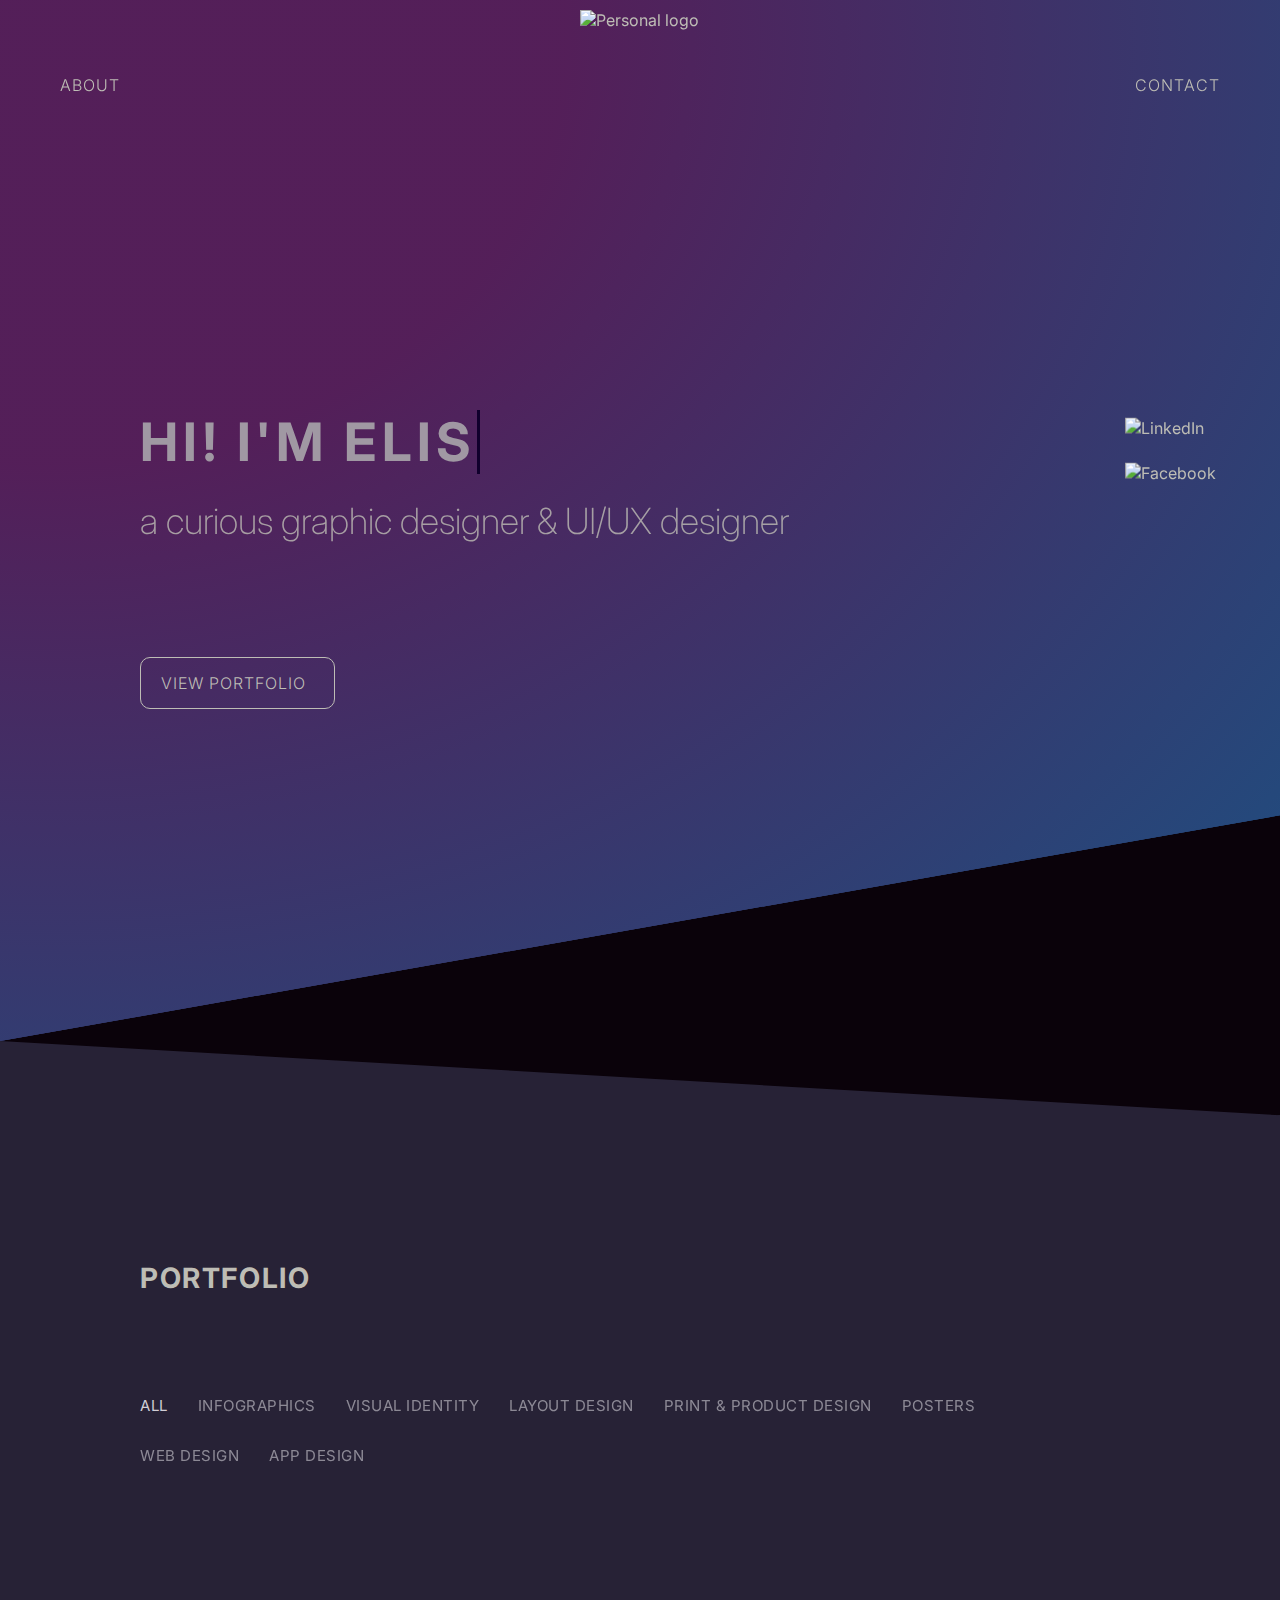
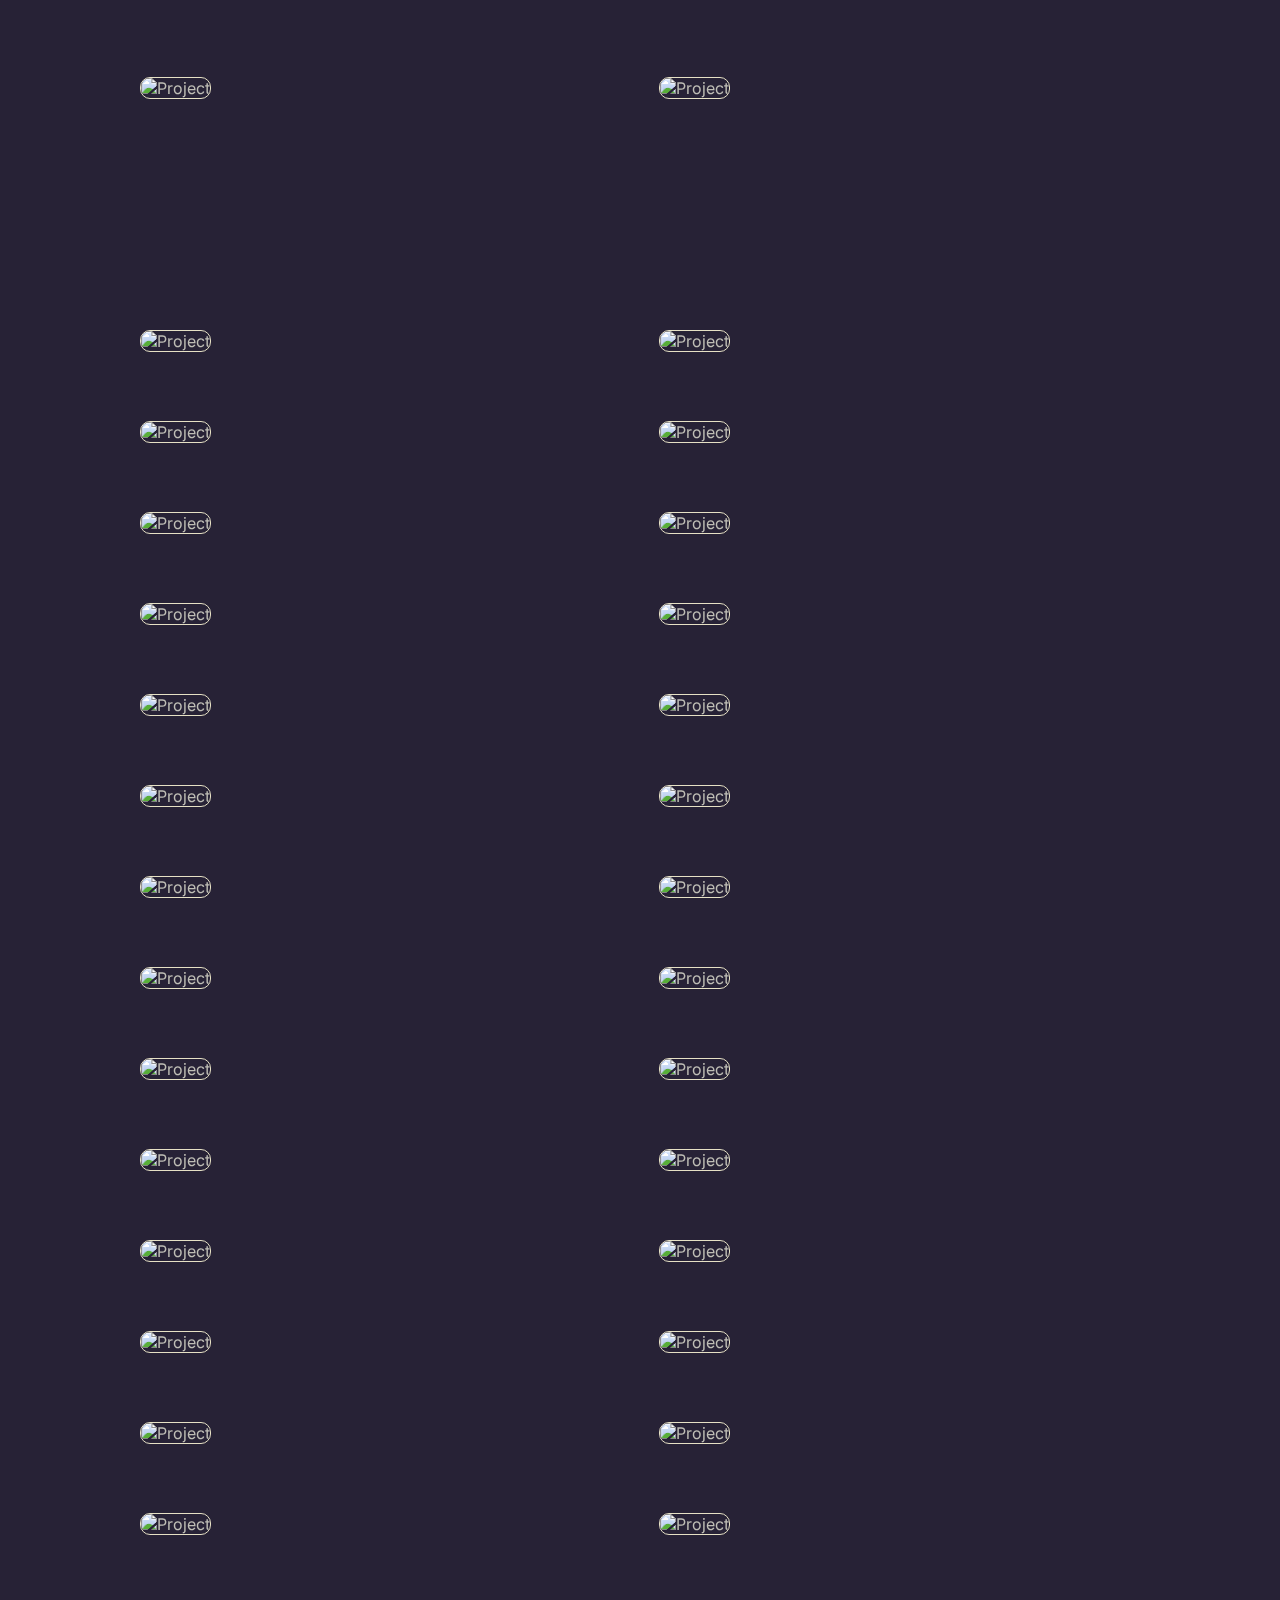
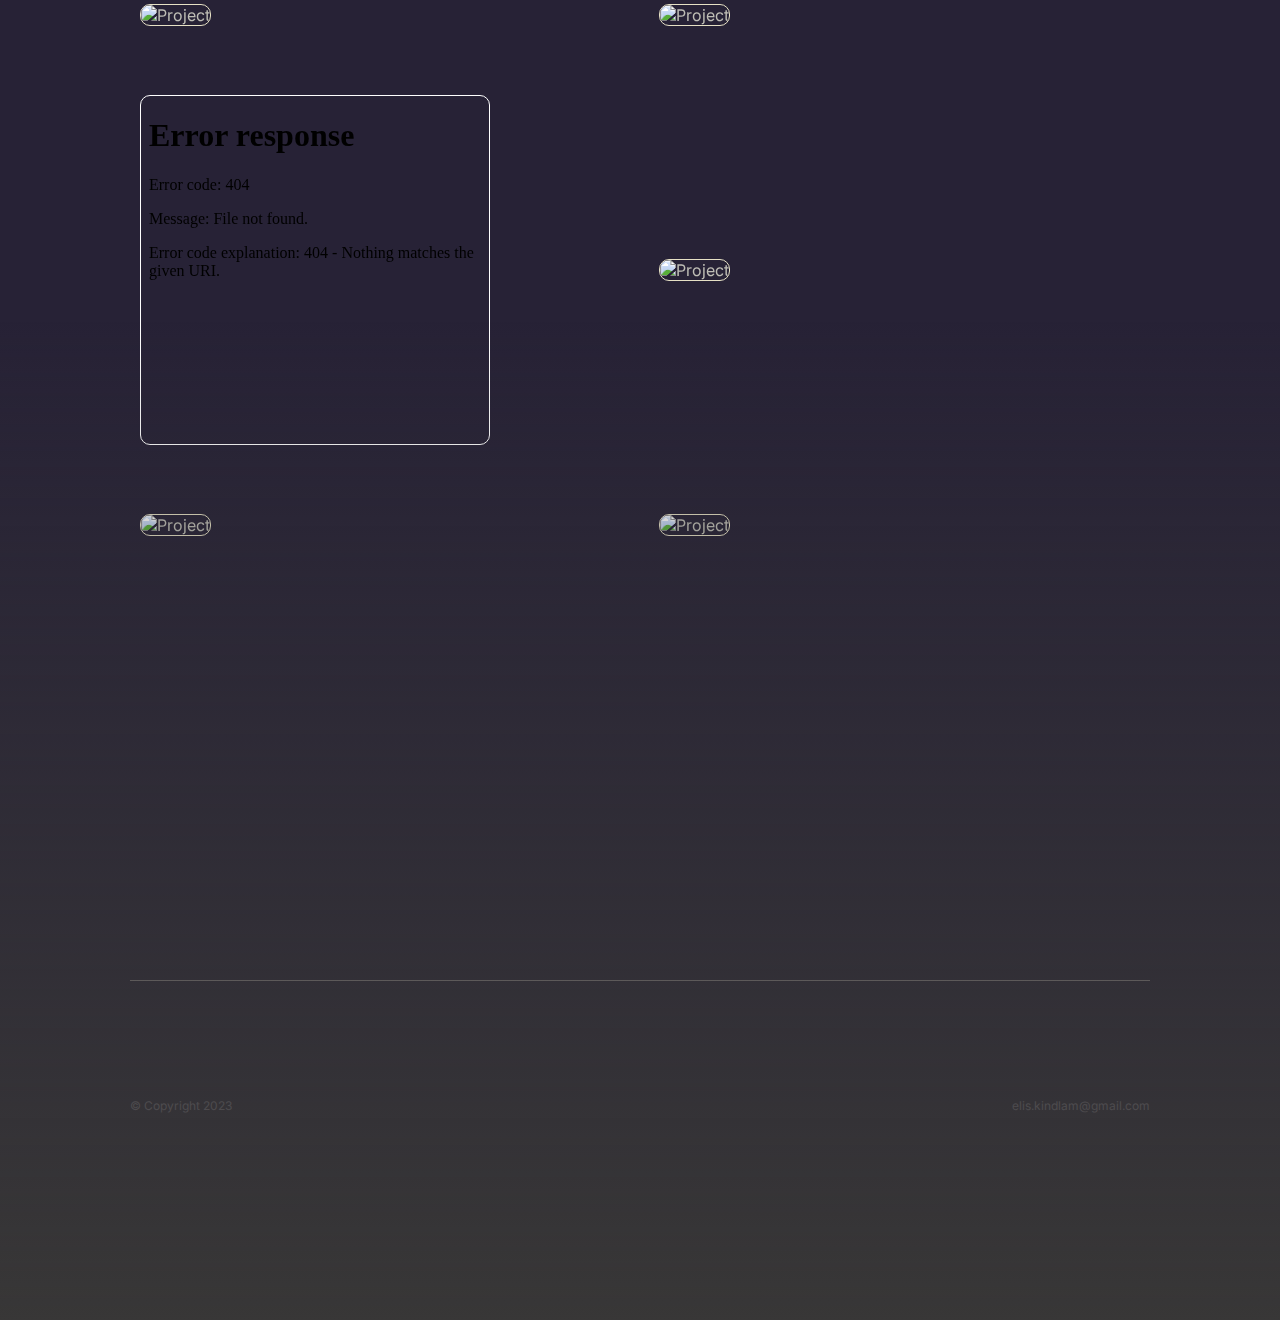
==== index.html @ f43de646 "sixth" ====
<!DOCTYPE html>
<html lang="en">

<head>
    <meta charset="UTF-8">
    <meta http-equiv="X-UA-Compatible" content="IE=edge">
    <meta name="viewport" content="width=device-width, initial-scale=1.0">

    <!-- Favicon -->
    <link rel="icon" href="img/favicon.png">

    <!-- Google Fonts -->
    <link rel="preconnect" href="https://fonts.googleapis.com">
    <link rel="preconnect" href="https://fonts.gstatic.com" crossorigin>
    <link href="https://fonts.googleapis.com/css2?family=Bebas+Neue&family=Inter:wght@100;200;300;400;500&display=swap"
        rel="stylesheet">


    <!-- Font Awesome Icons -->
    <link rel="stylesheet" href="https://cdnjs.cloudflare.com/ajax/libs/font-awesome/6.4.0/css/all.min.css"
        integrity="sha512-iecdLmaskl7CVkqkXNQ/ZH/XLlvWZOJyj7Yy7tcenmpD1ypASozpmT/E0iPtmFIB46ZmdtAc9eNBvH0H/ZpiBw=="
        crossorigin="anonymous" referrerpolicy="no-referrer" />

    <!-- CSS stylesheet -->
    <link rel="stylesheet" href="styles.css">

    <!-- Lightbox CSS -->
    <link rel="stylesheet" href="lightbox.css">

    <!-- JS link -->
    <script src="script.js" defer></script>

    <!-- Lightbox JS -->
    <script src="lightbox-plus-jquery.js" defer></script>


    <title>Elis' portfolio</title>
</head>


<body>


    <div class="color"></div>
    <div class="divider"></div>


    <!-- BACK TO TOP -->
    <a href="#" class="to-top"><i class="fa-solid fa-arrow-up-long"></i></a>

    <!-- NAV -->
    <nav>
        <a href="about.html" class="btn">About</a>
        <a href="index.html">
            <img class="personal-logo" alt="Personal logo" src="img/logo/Personal-logo1.png" width="120">
        </a>
        <a href="contact.html" class="btn">Contact</a>
    </nav>


    <img class="viewport-image" src="img/me/me.png" alt="" width="600px">

    <!-- HOME VIEWPORT -->
    <main class="main-container">

        <header>
            <section class="intro-text">
                <!--  <h1 class="first-heading">Hi, I'm Elis!</h1> -->
                <div class="wrap">
                    <div class="typewriter">
                        <h1>Hi! I'm Elis</h1>
                    </div>
                </div>


                <p class=" second-subheading">a curious graphic designer & UI/UX designer</p>
            </section>

            <button>
                <a href="#work" class="portfolio-btn">View portfolio <i
                        class="fa-solid fa-arrow-right-long fa-lg button-arrow"></i></a>
            </button>


        </header>



        <!-- PORTFOLIO MENU -->

        <section class="work" id="work">

            <h1 class="portfolio-heading">Portfolio</h1>

            <div class="top">
                <ul class="filters">
                    <li class="filter-item">
                        <button class="filter-btn filter-btn--active">All</button>
                    </li>
                    <li class="filter-item">
                        <button class="filter-btn">Infographics</button>
                    </li>
                    <li class="filter-item">
                        <button class="filter-btn">Visual Identity</button>
                    </li>
                    <li class="filter-item">
                        <button class="filter-btn">Layout Design</button>
                    </li>
                    <li class="filter-item">
                        <button class="filter-btn">Print & product design</button>
                    </li>
                    <li class="filter-item">
                        <button class="filter-btn">Posters</button>
                    </li>
                    <li class="filter-item">
                        <button class="filter-btn">Web design</button>
                    </li>
                    <li class="filter-item">
                        <button class="filter-btn">App design</button>
                    </li>
                </ul>
            </div>


            <!-- PORTFOLIO GRID -->

            <section class="container">
                <section class="gallery">

                    <div class="project">
                        <a href="img/Portfolio images/stat/Turism-FB.png" data-lightbox="portfolio"
                            data-title="Infographic for Statistics Estonia, 2021">
                            <img src="img/Portfolio images/stat/Turism-FB.png" alt="Project" width="350px"
                                height="350px">
                        </a>
                    </div>

                    <div class="project">
                        <a href="img/Portfolio images/stat/Reisimise-uudis-FB.png" data-lightbox="portfolio"
                            data-title="Infographic for Statistics Estonia, 2021">
                            <img src="img/Portfolio images/stat/Reisimise-uudis-FB.png" alt="Project" width="350px"
                                height="350px">
                        </a>
                    </div>

                    <div class="project">
                        <a href="img/Portfolio images/stat/Keskmine-Jüri-FB.png" data-lightbox="portfolio"
                            data-title="Infographic for Statistics Estonia, 2021">
                            <img src="img/Portfolio images/stat/Keskmine-Jüri-FB.png" alt="Project" width="350px"
                                height="350px">
                        </a>
                    </div>

                    <div class="project">
                        <a href="img/Portfolio images/stat/Energia-tootmine-FB.png" data-lightbox="portfolio"
                            data-title="Infographic for Statistics Estonia, 2021">
                            <img src="img/Portfolio images/stat/Energia-tootmine-FB.png" alt="Project" width="350px"
                                height="350px">
                        </a>
                    </div>

                    <div class="project">
                        <a href="img/Portfolio images/stat/Kultuurielus-osalemine-FB-1.png" data-lightbox="portfolio"
                            data-title="Infographic for Statistics Estonia, 2021">
                            <img src="img/Portfolio images/stat/Kultuurielus-osalemine-FB-1.png" alt="Project"
                                width="350px" height="350px">
                        </a>
                    </div>

                    <div class="project">
                        <a href="img/Portfolio images/stat/Nimerulett-Joonas-FB.png" data-lightbox="portfolio"
                            data-title="Infographic for Statistics Estonia, 2021">
                            <img src="img/Portfolio images/stat/Nimerulett-Joonas-FB.png" alt="Project" width="350px"
                                height="350px">
                        </a>
                    </div>

                    <div class="project">
                        <a href="img/Portfolio images/stat/EVTI30-pollumajandus-FB-nooltega.jpg"
                            data-lightbox="portfolio" data-title="Infographic for Statistics Estonia, 2021">
                            <img src="img/Portfolio images/stat/EVTI30-pollumajandus-FB-nooltega.jpg" alt="Project"
                                width="350px" height="350px">
                        </a>
                    </div>

                    <div class="project">
                        <a href="img/Portfolio images/stat/Nimerulett-Sandra-FB.png" data-lightbox="portfolio"
                            data-title="Infographic for Statistics Estonia, 2021">
                            <img src="img/Portfolio images/stat/Nimerulett-Sandra-FB.png" alt="Project" width="350px"
                                height="350px">
                        </a>
                    </div>

                    <div class="project">
                        <a href="img/Portfolio images/stat/Twitter.jpg" data-lightbox="portfolio"
                            data-title="Infographic for Statistics Estonia, 2021">
                            <img src="img/Portfolio images/stat/Twitter.jpg" alt="Project" width="350px" height="350px">
                        </a>
                    </div>

                    <div class="project">
                        <a href="img/Portfolio images/Visual Identity/g2vet-logo.png" data-lightbox="portfolio"
                            data-title="Logo for G2VET project, Stiftung & Bildung Handwerk, 2023">
                            <img src="img/Portfolio images/Visual Identity/g2vet-logo.png" alt="Project" width="350px"
                                height="350px"></a>
                    </div>

                    <div class="project">
                        <a href="img/Portfolio images/Visual Identity/INTRA-logo.png" data-lightbox="portfolio"
                            data-title="Logo for INTRA project, Stiftung & Bildung Handwerk, 2022">
                            <img src="img/Portfolio images/Visual Identity/INTRA-logo.png" alt="Project" width="350px"
                                height="350px">
                        </a>
                    </div>

                    <div class="project">
                        <a href="img/Portfolio images/Visual Identity/nehatu-burger-logo.png" data-lightbox="portfolio"
                            data-title="Logo for Nehatu Burger, school exam, Tallinn Polytechnic school, 2021">
                            <img src="img/Portfolio images/Visual Identity/nehatu-burger-logo.png" alt="Project"
                                width="350px" height="350px">
                        </a>
                    </div>

                    <div class="project">
                        <a href="img/Portfolio images/Layout Design/Paderborn information separate pages.png"
                            data-lightbox="portfolio"
                            data-title="Layout design for SIS & SBH school visit, Stiftung & Bildung Handwerk, 2022">
                            <img src="img/Portfolio images/Layout Design/Paderborn information separate pages.png"
                                alt="Project" width="350px" height="350px">
                        </a>
                    </div>

                    <div class="project">
                        <a href="img/Portfolio images/print assets/nametag.png" data-lightbox="portfolio"
                            data-title="Nametag design for Bridge Days, Stiftung & Bildung Handwerk, 2023">
                            <img src="img/Portfolio images/print assets/nametag.png" alt="Project" width="350px"
                                height="350px">
                        </a>
                    </div>

                    <div class="project">
                        <a href="img/Portfolio images/print assets/Untitled.jpg" data-lightbox="portfolio"
                            data-title="EV100 postcard design, Tallinn Polytechnic school, 2020">
                            <img src="img/Portfolio images/print assets/Untitled.jpg" alt="Project" width="350px"
                                height="350px">
                        </a>
                    </div>

                    <div class="project">
                        <a href="img/Portfolio images/print assets/Untitled1.jpg" data-lightbox="portfolio"
                            data-title="EV100 postcard design, Tallinn Polytechnic school, 2020">
                            <img src="img/Portfolio images/print assets/Untitled1.jpg" alt="Project" width="350px"
                                height="350px">
                        </a>
                    </div>

                    <div class="project">
                        <a href="img/Portfolio images/print assets/Untitled2.jpg" data-lightbox="portfolio"
                            data-title="EV100 postcard design, Tallinn Polytechnic school, 2020">
                            <img src="img/Portfolio images/print assets/Untitled2.jpg" alt="Project" width="350px"
                                height="350px">
                        </a>
                    </div>

                    <div class="project">
                        <a href="img/Portfolio images/print assets/Untitled3.jpg" data-lightbox="portfolio"
                            data-title="EV100 postcard design, Tallinn Polytechnic school, 2020">
                            <img src="img/Portfolio images/print assets/Untitled3.jpg" alt="Project" width="350px"
                                height="350px">
                        </a>
                    </div>

                    <div class="project">
                        <a href="img/Portfolio images/print assets/Untitled4.jpg" data-lightbox="portfolio"
                            data-title="EV100 postcard design, Tallinn Polytechnic school, 2020">
                            <img src="img/Portfolio images/print assets/Untitled4.jpg" alt="Project" width="350px"
                                height="350px">
                        </a>
                    </div>

                    <div class="project">
                        <a href="img/Portfolio images/print assets/Untitled5.jpg" data-lightbox="portfolio"
                            data-title="EV100 postcard design, Tallinn Polytechnic school, 2020">
                            <img src="img/Portfolio images/print assets/Untitled5.jpg" alt="Project" width="350px"
                                height="350px">
                        </a>
                    </div>

                    <div class="project">
                        <a href="img/Portfolio images/Posters/Poster popart.jpg" data-lightbox="portfolio"
                            data-title="Popart poster, Tallinn Polytechnic school, 2020">
                            <img src="img/Portfolio images/Posters/Poster popart.jpg" alt="Project" width="350px"
                                height="350px">
                        </a>
                    </div>

                    <div class="project">
                        <a href="img/Portfolio images/Posters/Poster popart2.jpg" data-lightbox="portfolio"
                            data-title="Popart poster, Tallinn Polytechnic school, 2020">
                            <img src="img/Portfolio images/Posters/Poster popart2.jpg" alt="Project" width="350px"
                                height="350px">
                        </a>
                    </div>

                    <div class="project">
                        <a href="img/Portfolio images/Posters/Low_poly.png" data-lightbox="portfolio"
                            data-title="Low poly poster, Kuressaare Regional Training Centre, 2022">
                            <img src="img/Portfolio images/Posters/Low_poly.png" alt="Project" width="350px"
                                height="350px">
                        </a>
                    </div>

                    <div class="project">
                        <a href="img/Portfolio images/Visual Identity/Moondaze-logo.png" data-lightbox="portfolio"
                            data-title="Logo about Monday, Kuressaare Regional Training Centre, 2022">
                            <img src="img/Portfolio images/Visual Identity/Moondaze-logo.png" alt="Project"
                                width="350px" height="350px">
                        </a>
                    </div>

                    <div class="project">
                        <a href="img/Portfolio images/Visual Identity/flux-logo.png" data-lightbox="portfolio"
                            data-title="Logo for Flux app, Udemy project, 2022">
                            <img src="img/Portfolio images/Visual Identity/flux-logo.png" alt="Project" width="350px"
                                height="350px">
                        </a>
                    </div>

                    <div class="project">
                        <a href="img/Portfolio images/Posters/valmis töö veebi.jpg" data-lightbox="portfolio"
                            data-title="Poster for a burger company, Udemy project, 2022">
                            <img src="img/Portfolio images/Posters/valmis töö veebi.jpg" alt="Project" width="350px"
                                height="350px">
                        </a>
                    </div>

                    <div class="project">
                        <a href="img/Portfolio images/print assets/loosiratas-3.jpeg" data-lightbox="portfolio"
                            data-title="Lottery wheel design for Statistics Estonia, 2021">
                            <img src="img/Portfolio images/print assets/loosiratas-3.jpeg" alt="Project" width="350px"
                                height="350px">
                        </a>
                    </div>

                    <div class="project">
                        <a href="img/Portfolio images/Posters/typo poster.jpg" data-lightbox="portfolio"
                            data-title="Typography poster, personal project, 2021">
                            <img src="img/Portfolio images/Posters/typo poster.jpg" alt="Project" width="350px"
                                height="350px">
                        </a>
                    </div>

                    <div class="project">
                        <a href="img/Portfolio images/ui:ux/web mockup.png" data-lightbox="portfolio"
                            data-title="G2VET website design, Stiftung & Bildung Handwerk, 2023">
                            <img src="img/Portfolio images/ui:ux/web mockup.png" alt="Project" width="350px"
                                height="350px">
                        </a>
                    </div>

                    <div class="project">
                        <a href="img/Portfolio images/print assets/joonlaud.jpg" data-lightbox="portfolio"
                            data-title="Ruler design for school, Tallinn Polytechnic school, 2020">
                            <img src="img/Portfolio images/print assets/joonlaud.jpg" alt="Project" width="350px"
                                height="350px">
                        </a>
                    </div>

                    <div class="project">
                        <a href="img/Portfolio images/stat/Vabad-ametikohad-Facebook.png" data-lightbox="portfolio"
                            data-title="Ruler design for school, Tallinn Polytechnic school, 2020">
                            <img src="img/Portfolio images/stat/Vabad-ametikohad-Facebook.png" alt="Project"
                                width="350px" height="350px">
                        </a>
                    </div>

                    <div class="project">
                        <a href="img/Portfolio images/Posters/switzerland.png" data-lightbox="portfolio"
                            data-title="Wall poster design for Stiftung & Bildung Handwerk foundation corridor, 2023">
                            <img src="img/Portfolio images/Posters/switzerland.png" alt="Project" width="350px"
                                height="350px">
                        </a>
                    </div>

                    <div class="project">
                        <iframe id="g2vet-pdf" src="img/Portfolio images/Visual Identity/G2VET brand guidelines.pdf"
                            frameborder="0" width="350px" height="350px"></iframe>
                    </div>

                    <!--
                    <div class="project">
                        <iframe style="border: 1px solid white; border-radius: 10px;" width="350" height="350"
                            src="https://www.figma.com/embed?embed_host=share&url=https%3A%2F%2Fwww.figma.com%2Fproto%2Fvn8XmMlmkXJHiH5BMpXQxA%2FDrop'N'Trip%3Fnode-id%3D189-103%26scaling%3Dscale-down%26page-id%3D0%253A1%26starting-point-node-id%3D189%253A103%26show-proto-sidebar%3D1"
                            allowfullscreen width="350px" height="350px"></iframe>
                    </div>
                    -->

                    <div class="project">
                        <a href="img/Portfolio images/Visual Identity/Nehatu_Stiilileht.png" data-lightbox="portfolio"
                            data-title="Nehatu burger style guide, school exam project, 2021">
                            <img src="img/Portfolio images/Visual Identity/Nehatu_Stiilileht.png" alt="Project"
                                width="350px" height="350px">
                        </a>
                    </div>

                    <div class="project">
                        <a href="img/Portfolio images/isometric-grid.jpg" data-lightbox="portfolio"
                            data-title="Isometric grid, personal project, 2021">
                            <img src="img/Portfolio images/isometric-grid.jpg" alt="Project" width="350px"
                                height="350px">
                        </a>
                    </div>

                    <div class="project">
                        <a href="img/Portfolio images/Visual Identity/Style-guide-moondaze.png"
                            data-lightbox="portfolio" data-title="Isometric grid, personal project, 2021">
                            <img src="img/Portfolio images/Visual Identity/Style-guide-moondaze.png" alt="Project"
                                width="350px" height="350px">
                        </a>
                    </div>


                </section>
            </section>
        </section>


        <!-- LINKS -->
        <ul class="links">
            <li class="link-item">
                <a href="https://www.linkedin.com/in/elis-kindlam-05995a250/" class="link" target="_blank">
                    <img class="link-img" src="img/icons/icons8-linkedin-white.svg" alt="LinkedIn">
                </a>
            </li>

            <li class="link-item">
                <a href="https://www.facebook.com/elis.kindlam/" class="link" target="_blank">
                    <img class="link-img" src="img/icons/icons8-facebook-white.svg" alt="Facebook">
                </a>
            </li>
        </ul>


        <!--FOOTER -->

        <footer class="footer">
            <small class="copyright">&copy; Copyright 2023</small>
            <a href="mailto:elis.kindlam@gmail.com" class="email">elis.kindlam@gmail.com</a>
        </footer>

    </main>

    <div class="fade"></div>

</body>

</html>
---- styles.css ----
/* RESET */

* {
    margin: 0;
    padding: 0;
    box-sizing: border-box;
}

a {
    text-decoration: none;
    color: inherit;
}

ul {
    list-style: none;
}

button {
    border: none;
    background: none;
    color: inherit;
    font: inherit;
}

/* KEYFRAMES */

@keyframes fade-down {
    0% {
        opacity: 0;
        transform: translateY(-30px) scale(0.9);
    }

    100% {
        opacity: 1;
        transform: translateY(0) scale(1);
    }
}

@keyframes fade-up {
    0% {
        opacity: 0;
        transform: translateY(30px) scale(0.9);
    }

    100% {
        opacity: 1;
        transform: translateY(0) scale(1);
    }
}

@keyframes fade-left {
    0% {
        opacity: 0;
        transform: translateX(30px) translateY(-50%) scale(0.9);
    }

    100% {
        opacity: 1;
        transform: translateY(0) translateY(-50%) scale(1);
    }
}

@keyframes fade-in {
    0% {
        opacity: 0;
        transform: translate(0, 0);
    }

    100% {
        opacity: 1;
        transform: translate(0,0);
    }
}

@keyframes circle {
    0% {
      transform: translate(0, 0);
      opacity: 0;
    }
    40% {
      opacity: 1;
    }
    80% {
      transform: translate(0, 20px);
      opacity: 0;
    }
    100% {
      opacity: 0;
    }
  }


/* BASE STYLES */

/* VARIABLES */

html {
    --default-opacity: 0.2;
    --hover-opacity: 0.1;
    overflow-x: hidden;
    scroll-behavior: smooth;
}

body {
    background-color: #070118de;
    font-family: 'Inter', sans-serif;
    color: #bebdb5;
    position: relative;
    overflow-x: hidden;
    scrollbar-width: none;
}

body::-webkit-scrollbar {
    display: none;
}


.color {
    height: 1041px;
    width: 100%;
    background-image: radial-gradient(
      farthest-corner at 40px 40px,
      rgba(170, 25, 156, 0.342)30%,
      rgba(33, 104, 179, 0.559)90%
    );
    position: absolute;
    z-index: -10;
}

.container-page{
  width: 100%;
  padding: 300px 250px 0px 250px;
}


.section-heading {
  color: #bebdb5;
  font-size: 36px;
  text-transform: uppercase;
  text-align: left;
  margin-bottom: 50px;
  animation: fade-in 2s;
}

/* MAIN */

.main-container {
  max-width: 1200px;
  margin: 0 auto;
  text-align: left;
}


/* NAVBAR */

nav {
display: flex;
justify-content: space-between;
padding: 60px 60px;
position: fixed;
width: 100%;
transition: all 0.5s;
}

.personal-logo{
  position: absolute;
  left: 0;
  right: 0;
  top: 10px;
  margin: auto;
  animation: fade-down 1s 0.5s backwards;
}

.logo-hidden {
  opacity: 0;
  transition: all 0.3s;
}

nav .btn.scrolled {
  display: block;
}

/* INTRO */

.intro-text {
  margin-top: 410px;
  margin-bottom: 130px;
  animation: fade-up 1s;
  color: #bebdb5;
  }
  
  .first-heading {
  text-transform: uppercase;
  padding-bottom: 10px;
  font-size: 53px;
  font-weight: 300;
  letter-spacing: 0.5px;
  }
  
  .second-subheading {
  font-size: 36px;
  opacity: 0.8;
  font-weight: 200;
  margin-top: 25px;
  color: #bebdb5;
  }
  
  .text--second {
      padding: 6px;
      display: block;
      letter-spacing: 1px;
  }

  .viewport-image {
    position: absolute;
    top: 240px;
    left: 1000px;
    filter: grayscale(100%);
    transform: rotate(-6deg);
    opacity: 0.5;
    z-index: -100;
  
   }

   .divider {
    width: 100%;
    height: 300px;
    background-color: #0a020a;
    clip-path: polygon(0 0, 100% 0, 100% 100%, 100% 100%); 
    position: absolute;
    top: 1041px;
    left: 0;
    transform: translateY(-50%);
    transform: skewY(-10deg);
    translate: translateX(-10%);
    transform-origin: left;
  }
  

.portfolio-btn {
  font-size: 16px;
  font-weight: 300;
  text-transform: uppercase;
  color: #bebdb5;
  padding: 15px 20px;
  letter-spacing: 1px;
  border: 1px solid #bebdb5;
  transition: all 0.6s;
  border-radius: 10px;
  animation: fade-in 2s;
}

.button-arrow {
padding-left: 8px;
}

.portfolio-btn:hover {
  font-weight: 500;
  padding-right: 30px;
  background-color: #bebdb5;
  color: #352f3f;
}


/* ABOUT ME */


.about-text {
width: 65%;
text-align: justify;
padding-top: 30px;
padding-bottom: 100px;
line-height: 1.8;
font-size: 16px;
animation: fade-up 1s;
color:  #bebdb5;
}

.about-image{

  position: absolute;
  transform: translate(310%, -110%);
  display: block;
  z-index: 10;
}

.about-image img{
  width: 100%;
  height: 500px;
  object-fit: cover;
  box-shadow: 10px 15px 25px 0 rgba(0,0,0,.2);
  display: block;
  transition: all .5s cubic-bezier(0.645, 0.045, 0.355, 1);
}

.about-image:hover img{
  box-shadow: 1px 1px 10px 0 rgba(0,0,0,.1);
}

.about-image .glow-wrap{
  overflow: hidden;
  position: absolute;
  width: 100%;
  height: 100%;
  top: 0;
}

.about-image .glow{
  display: block;
  position:absolute;
  width: 40%;
  height: 200%;
  background: rgba(167, 146, 172, 0.2);
  top: 0;
  filter: blur(20px);
  transform: rotate(45deg) translate(-450%, 0);
  transition: all 1s cubic-bezier(0.645, 0.045, 0.355, 1);
}

.about-image:hover .glow{
  transform: rotate(45deg) translate(450%, 0);
  transition: all 1s cubic-bezier(0.645, 0.045, 0.355, 1);
}

.about-image:hover img,
.photo:hover .glow-wrap{
  margin-top: 0;
}

.smaller-heading {
  text-transform: uppercase;
  font-size: 24px;
  text-align: left;
  padding: 50px 0;
  position: relative;
  color: #bebdb5;
}

.my-skills{
  position: relative;
  left: 0px;
  margin-top: 80px;
  margin-bottom: 200px;
  display: flex;
  justify-content: center;
  gap: 100px;
}

.skills-icon {
  width: 50px;
}


/* TIMELINE */

.about-timeline {
  margin-bottom: 250px;
}

.timeline {
  display: grid;
  grid-template-columns: repeat(2, 1fr);
  grid-gap: 40px;
  padding-bottom: 60px;
  padding-top: 60px;
}
.timeline .timeline-item {
  position: relative;
  padding-left: 3rem;
  border-left: 1px solid beige;
}
.timeline .timeline-item .tl-icon {
  position: absolute;
  left: -27px;
  top: 0;
  background-color: rgb(2, 0, 25);
  width: 50px;
  height: 50px;
  border-radius: 50%;
  display: flex;
  align-items: center;
  justify-content: center;
}
.timeline .timeline-item .tl-icon i {
  font-size: 1.3rem;
}
.timeline .timeline-item .tl-duration {
  padding: 0.2rem 0.6rem;
  background-color: rgb(6, 2, 10);
  border-radius: 10px;
  display: inline-block;
  font-size: 0.8rem;
  text-transform: uppercase;
  font-weight: 500;
}
.timeline .timeline-item h5 {
  padding: 1rem 0;
  text-transform: uppercase;
  font-size: 1.3rem;
  font-weight: 600;
}
.timeline .timeline-item h5 span {
  color: rgb(134, 132, 138);
  font-weight: 500;
  font-size: 1.2rem;
}
.timeline .timeline-item p {
  color: rgb(142, 139, 146);
}

.timeline p {
 line-height: 23px;
}

/* BUTTONS */

.btn {
font-size: 16px;
font-weight: 300;
text-transform: uppercase;
color:  #bebdb5;
padding: 15px 20px;
letter-spacing: 1px;
transition: all 0.4s;
animation: fade-down 1s 0.5s backwards;
}

.btn:hover {
    transform: scale(1.1);
}


/* PORTFOLIO SECTION */

.work {
  margin-top: 500px;
  animation: fade-up 0.6s 0.2s backwards;
}
  
.portfolio-heading{
  text-transform: uppercase;
  font-size: 28px;
  padding-top: 68px;
  letter-spacing: 0.1rem;
  color: #bebdb5;
}

/* PORTFOLIO FILTERS */

.top {
margin: 100px 0 0;
transition: all 0.4s;
}

.filters {
display: flex;
justify-content: left;
transition: all 0.4s;
gap: 30px;
}

.filter-btn {
opacity: 0.6;
font-size: 15px;
text-transform: uppercase;
letter-spacing: 0.5px;
cursor: pointer;
transition: all 0.5s;
color: #d1cfd6;
}

.filter-btn:hover {
  opacity: 1;
}

.filter-btn--active {
  opacity: 1;
}


/* LINKS */

.links {
position: fixed;
right: 5%;
top: 50%;
transform: translateY(-50%);
animation: fade-left 0.5s 0.8s backwards;
}

.link-item {
transition: all 0.4s;
}

.link-item:not(:last-child) {
    margin-bottom: 25px;
}

.link-item:hover {
    transform: scale(1.2);
}

.link-img {
width: 20px;
height: 20px;
}


/* BACK TO TOP */


.arrow {
    position: absolute;
    right: 11%;
    bottom: 120px;
    font-size: 40px;
    color: #E6E1C5;

    }

    
/* FOOTER */

.footer {
    min-height: 250px;
    justify-content: space-between;
    align-items: center;
    margin: 0 auto;
    color: #9a94a1;
    border-top: 1px solid rgb(165, 156, 156);
    display: flex;
  }

.copyright {
    font-size: 12px;    
}

.email {
    font-size: 12px;
}

/* MEDIA QUERIES */

/* 1620px */

@media (max-width: 1620px) {
  nav {
    padding: 60px 40px;
  }
}

/* 1470px */

@media (max-width: 1470px) {
  .intro-text, header button, .work {
    padding: 0 90px 0 90px;
}

.viewport-image {
  top: 240px;
  left: 900px;
  transform: rotate(-7.5deg);
}

.container {
  max-width: 980px;
}

.filters {
  white-space: nowrap;
  flex-wrap: wrap;
}

.top {
  max-width: 870px;
}

.footer {
  margin: 90px;
}
}


/* 1400px */

@media (max-width: 1400px) {

  .divider {
    top: 1041px;
  }
  }

/* 1300px */

@media (max-width: 1300px) {
  .intro-text, header button, .work {
    padding: 0 100px 0 100px;
}

.top {
  max-width: 900px;
}

.footer {
  margin: 90px;
}
}

/* 1200px */

@media (max-width: 1200px) {
.links {
  position: absolute;
  transform: initial;
  right: initial; 
  top: 75px;
  left: 220px;
  display: flex;
  animation-name: fade-down;
}

.link-item:not(:last-child) {
  margin-right: 15px;
}

.viewport-image {
  display: none;
}

.footer {
  margin: 90px;
}
}

@media (max-width: 1170px) {
.top {
  max-width: 800px;
}

.footer {
  margin: 90px;
}
}


@media (max-width: 1064px) {
  .top {
    max-width: 800px;
  }

  .footer {
    margin: 90px;
  }

  .to-top.active {
    transform: translateX(20px);
  }
  }

  @media (max-width: 944px) {

  .filters {
    flex-direction: column;
  }
}

/* 768px */

@media (min-width: 768px) {
  form {
    grid-template-columns: repeat(2, 1fr);
  }
}

/* 700px */

@media (max-width: 700px) {
    .links {
      top: 180px;
      left: 50%;
      transform: translateX(-50%);
  }

  .footer {
    margin: 70px;
  }
}



@media (max-width: 670px) {
  .work, .intro-text {
    padding: 0 60px 0 90px;
}
.portfolio-btn {
  margin-left: 0;
  white-space: nowrap;
}

.footer {
  margin: 70px;
}


}

@media (max-width: 575px) {
  .to-top.active {
    position: absolute;
    left: 50%;
    right: 50%;
    transform: translate(-20px, -500px);
    
  }
}


/* 520px */

@media (max-width: 520px) {
  

    .copyright {
        font-size: 11px;
    }

    .email {
        font-size: 11px;
    }

    .footer {
      margin: 70px;
    }

   
}








/* FORM */

.container p {
  color: #ffffff;
  font-size: 16px;
  line-height: 1.5;
  margin-bottom: 32px;
}

form {
  display: grid;
  grid-template-columns: 1fr;
  grid-gap: 16px;
  background-color: #cbcacc;
  padding: 32px;
  border-radius: 16px;
  box-shadow: 0px 6px 12px rgba(0, 0, 0, 0.2);
}

label {
  display: block;
  margin-bottom: 5px;
  color: #101010;
  font-size: 14px;
}

.form-element {
  appearance: none;
  outline: none;
  border: none;

  display: block;
  width: 100%;

  border-radius: 8px;
  padding: 12px 16px;
  background-color: #f1f1f1;
  transition: 0.4s;
}

.form-element:focus {
  box-shadow: 0px 0px 6px rgba(0, 0, 0, 0.2);
  background-color: #FFF;
}

textarea {
  resize: none;
  min-height: 100px;
}

.form-group-full {
grid-column: 1 / -1;
}

.submit-group {
  grid-column: 1 / -1;
  text-align: right;
}

input[type="submit"] {
  appearance: none;
  border: none;
  outline: none;
  background: none;

  padding: 12px 16px;
  background-color: #0d0d2f;
  border-radius: 8px;
  color: #FFF;
  cursor: pointer;
  transition: 0.4s;
}

input[type="submit"]:hover {
  background-color: #423c4b;
}


/* BACK ARROW */

.back-arrow{
  font-size: 30px;
  color: #E6E1C5;
  position: absolute;
  left: 100px;
  top: 295px;
  border: 2px solid wheat;
  border-radius: 50%;
  display: flex;
  align-items: center;
  justify-content: center;
  right: 50px;
  width: 50px;
  height: 50px;
  animation: fade-in 3s;
}

.back-arrow:hover{
  transition: all 0.4s;
  background-color: #E6E1C5;
  color: #25222a;
  }

.back-arrow-hidden {
  opacity: 0;
  transition: all 0.3s;
}


/* LIGHTBOX PORTFOLIO */

.container {
  width: 100%;
  padding: 50px 0px;
}

.gallery {
    display: grid;
    grid-template-columns: repeat(auto-fill, minmax(350px, 1fr));
    grid-template-rows: minmax(350px, auto);
    position: relative;
    column-gap: 6%;
    row-gap: 65px;
    margin-bottom: 300px;
    align-items: center;
    justify-content: center;
  }


.gallery img, iframe{
  height: 350px;
  width: 350px;
  overflow: hidden;
  position: relative;
  object-fit: contain;
  border: 1.5px solid #E6E1C5;
  border-radius: 10px;
  animation: fade-up 0.8s 0.2s backwards;
}
 

.gallery img:hover{
  opacity: 0.5;
  transform: scale(1.04);
  transition: all 0.7s;
}

/* TO-TOP */

.to-top{
  border: 2px solid wheat;
  position: fixed;
  bottom: 20px;
  right: 50px;
  width: 50px;
  height: 50px;
  border-radius: 50%;
  display: flex;
  align-items: center;
  justify-content: center;
  font-size: 24px;
  color: #c3bfc9;
  text-decoration: none;
  opacity: 0;
  pointer-events: none;
  transition: all 0.4s;
  z-index: 100;
}

.to-top:hover {
  background-color: #E6E1C5;
  color: #25222a;
}

.to-top.active {
  bottom: 32px;
  pointer-events: auto;
  opacity: 1;
}

.about-viewport {
  height: 1000px;
  width: 100%;
  background:rgb(23, 19, 27);
  position: absolute;
  top: -150px;
  z-index: -1;
  transform: skewY(-8deg);
}


.contact-text {
padding-bottom: 40px;
text-align: justify;
line-height: 1.8;
font-size: 16px;
color: #bebdb5;
}

.about-container{
  margin-bottom: 250px;
  animation: fade-up 1s;
}


/* PDF */ 

#g2vet-pdf {
  width: 350px;
  height: 350px;
  border: 1px solid white;
  border-radius: 10px;
}



/* FADE */

.fade {
  height: 1000px;
  width: 100%;
  position: absolute;
  bottom: 0;
  background-image: linear-gradient(to top, #383737, transparent);
  pointer-events: none;
  transition: all 0.6s;
}

/* TYPEWRITER EFFECT */


.wrap {
  display: flex;
  align-items: center;
  justify-content: left;
}

.typewriter h1 {
  text-transform: uppercase;
  color: #a098a3;
  font-size: 53px;
  overflow: hidden;
  border-right: 3px solid #10002c;
  white-space: nowrap;
  /* Keeps the content on a single line */
  letter-spacing: .1em;
  /* Adjust as needed */
  animation: typing 5s steps(25, end) infinite, blink-caret .8s step-end infinite;
}


/* The typing effect */

@keyframes typing {
  0% {
    width: 0
  }
  50% {
    width: 100%
  }
}


/* The typewriter cursor effect */

@keyframes blink-caret {
  from,
  to {
    border-color: transparent
  }
  50% {
    border-color: #939099
  }
}
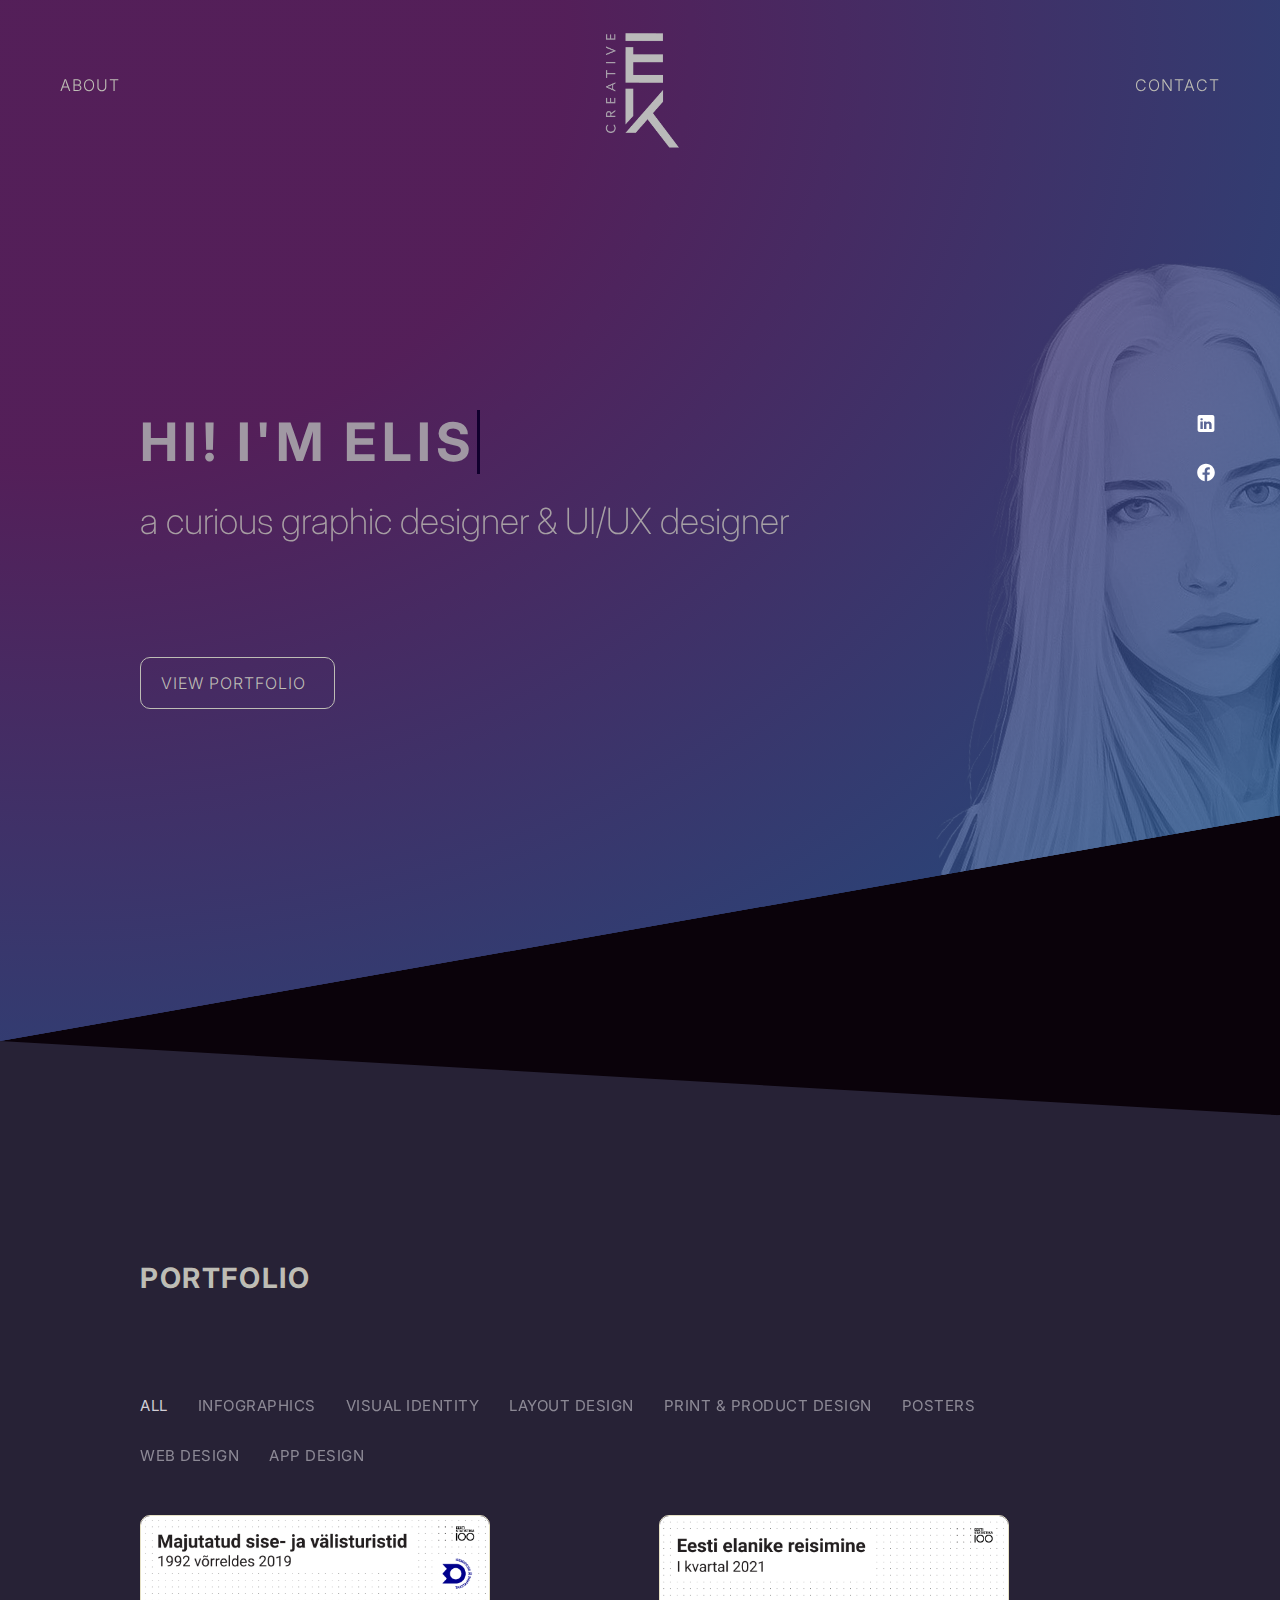
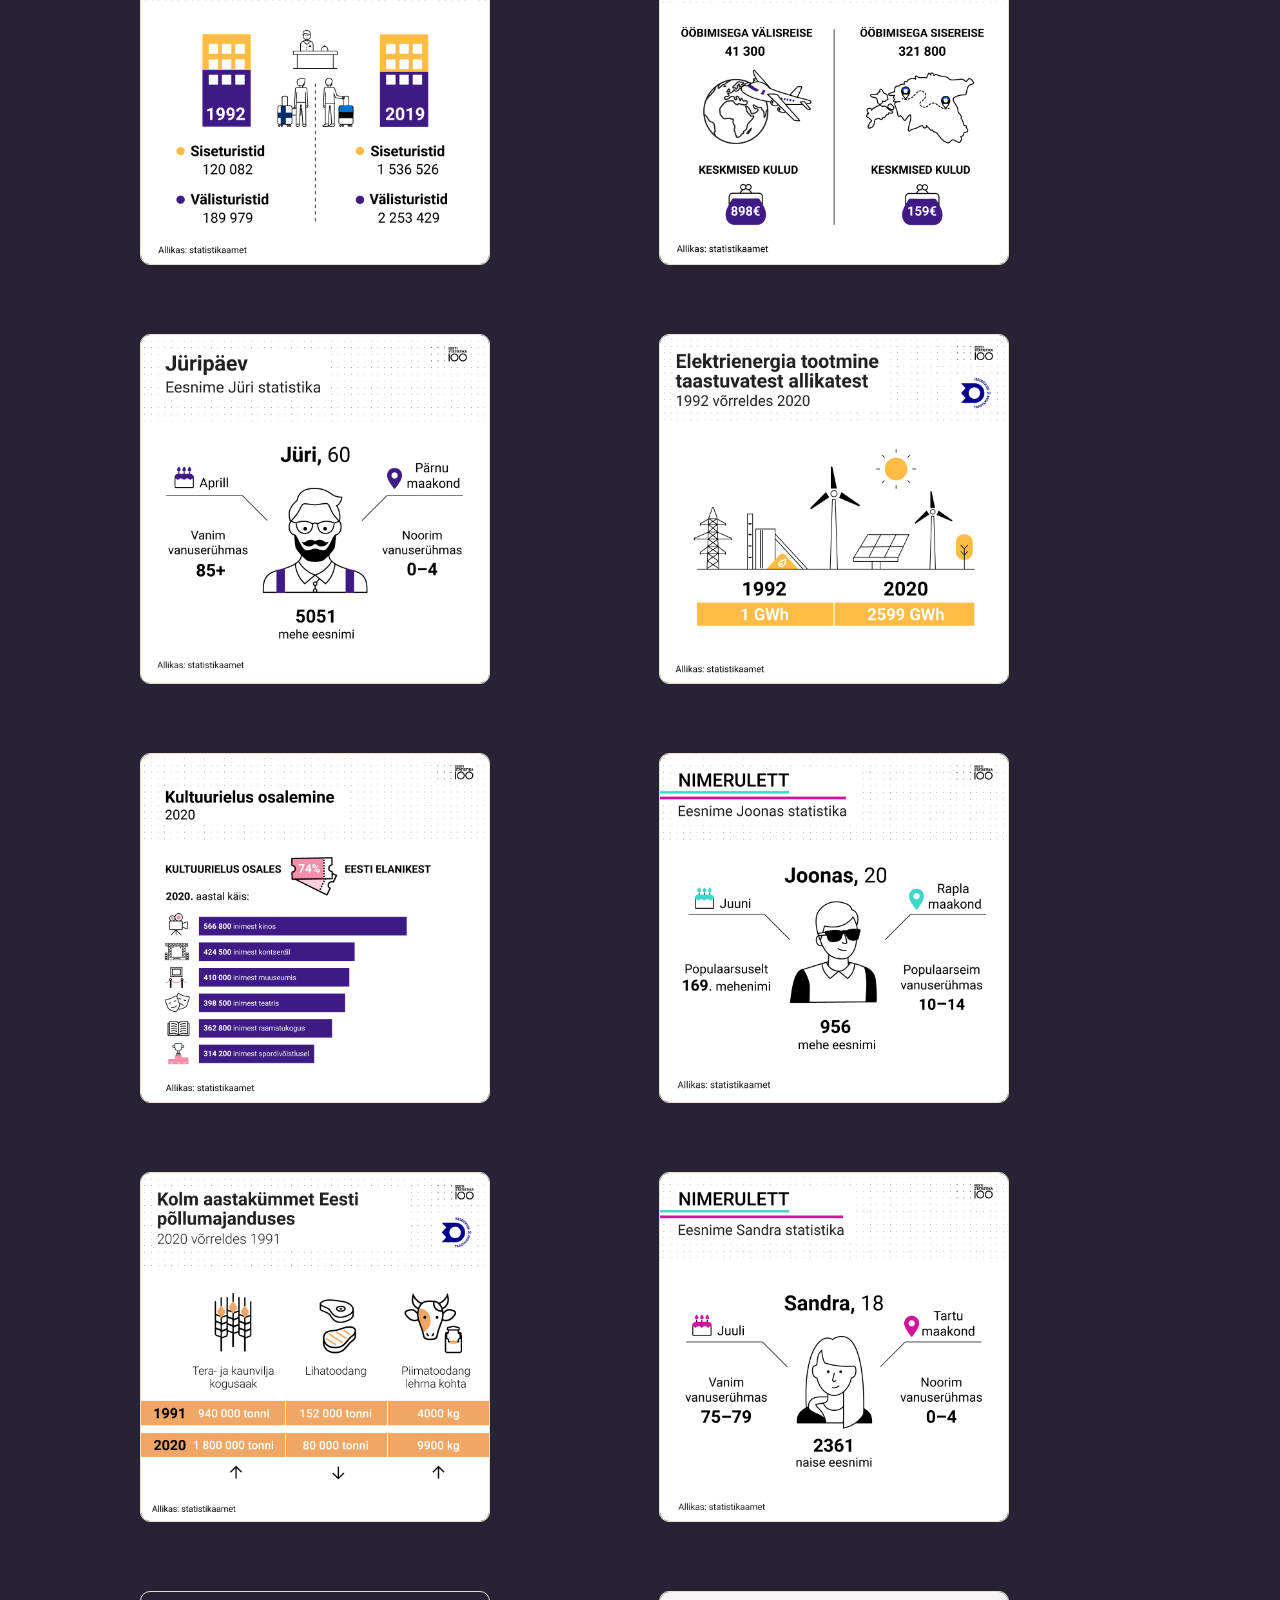
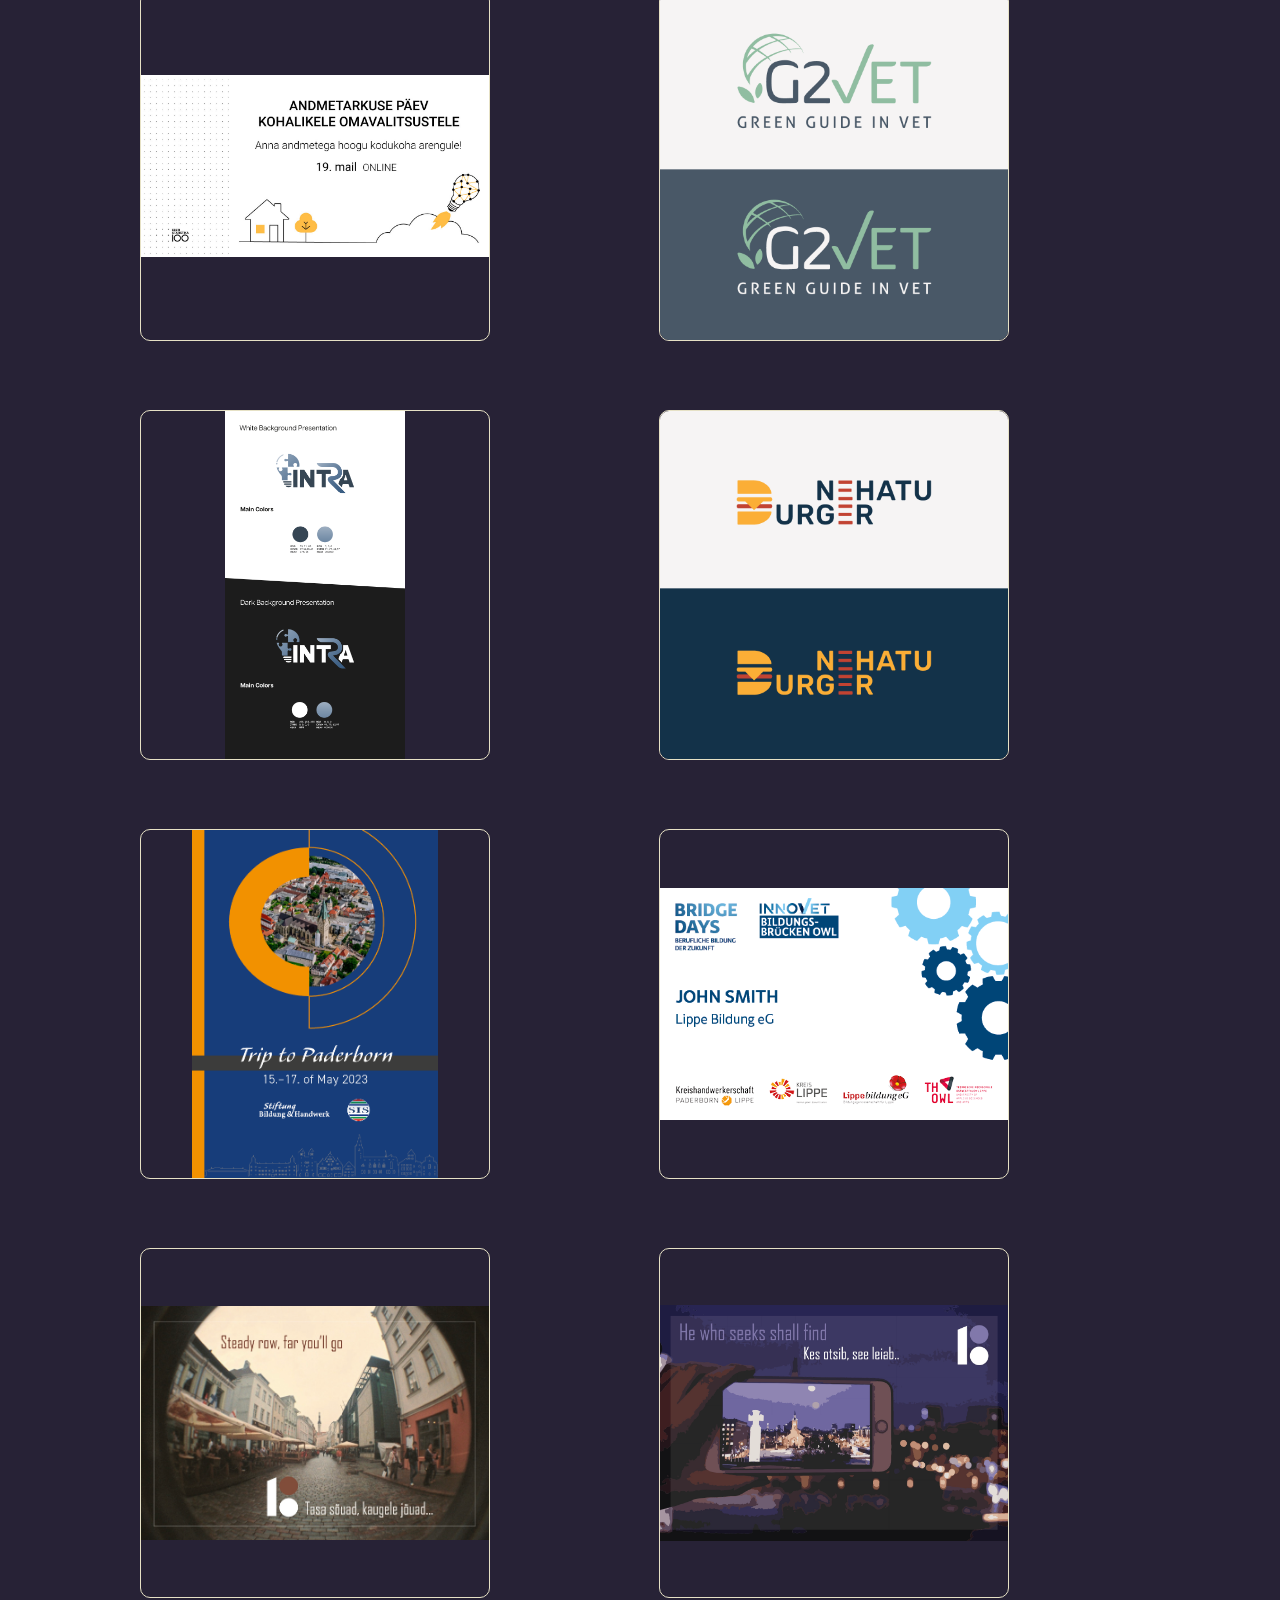
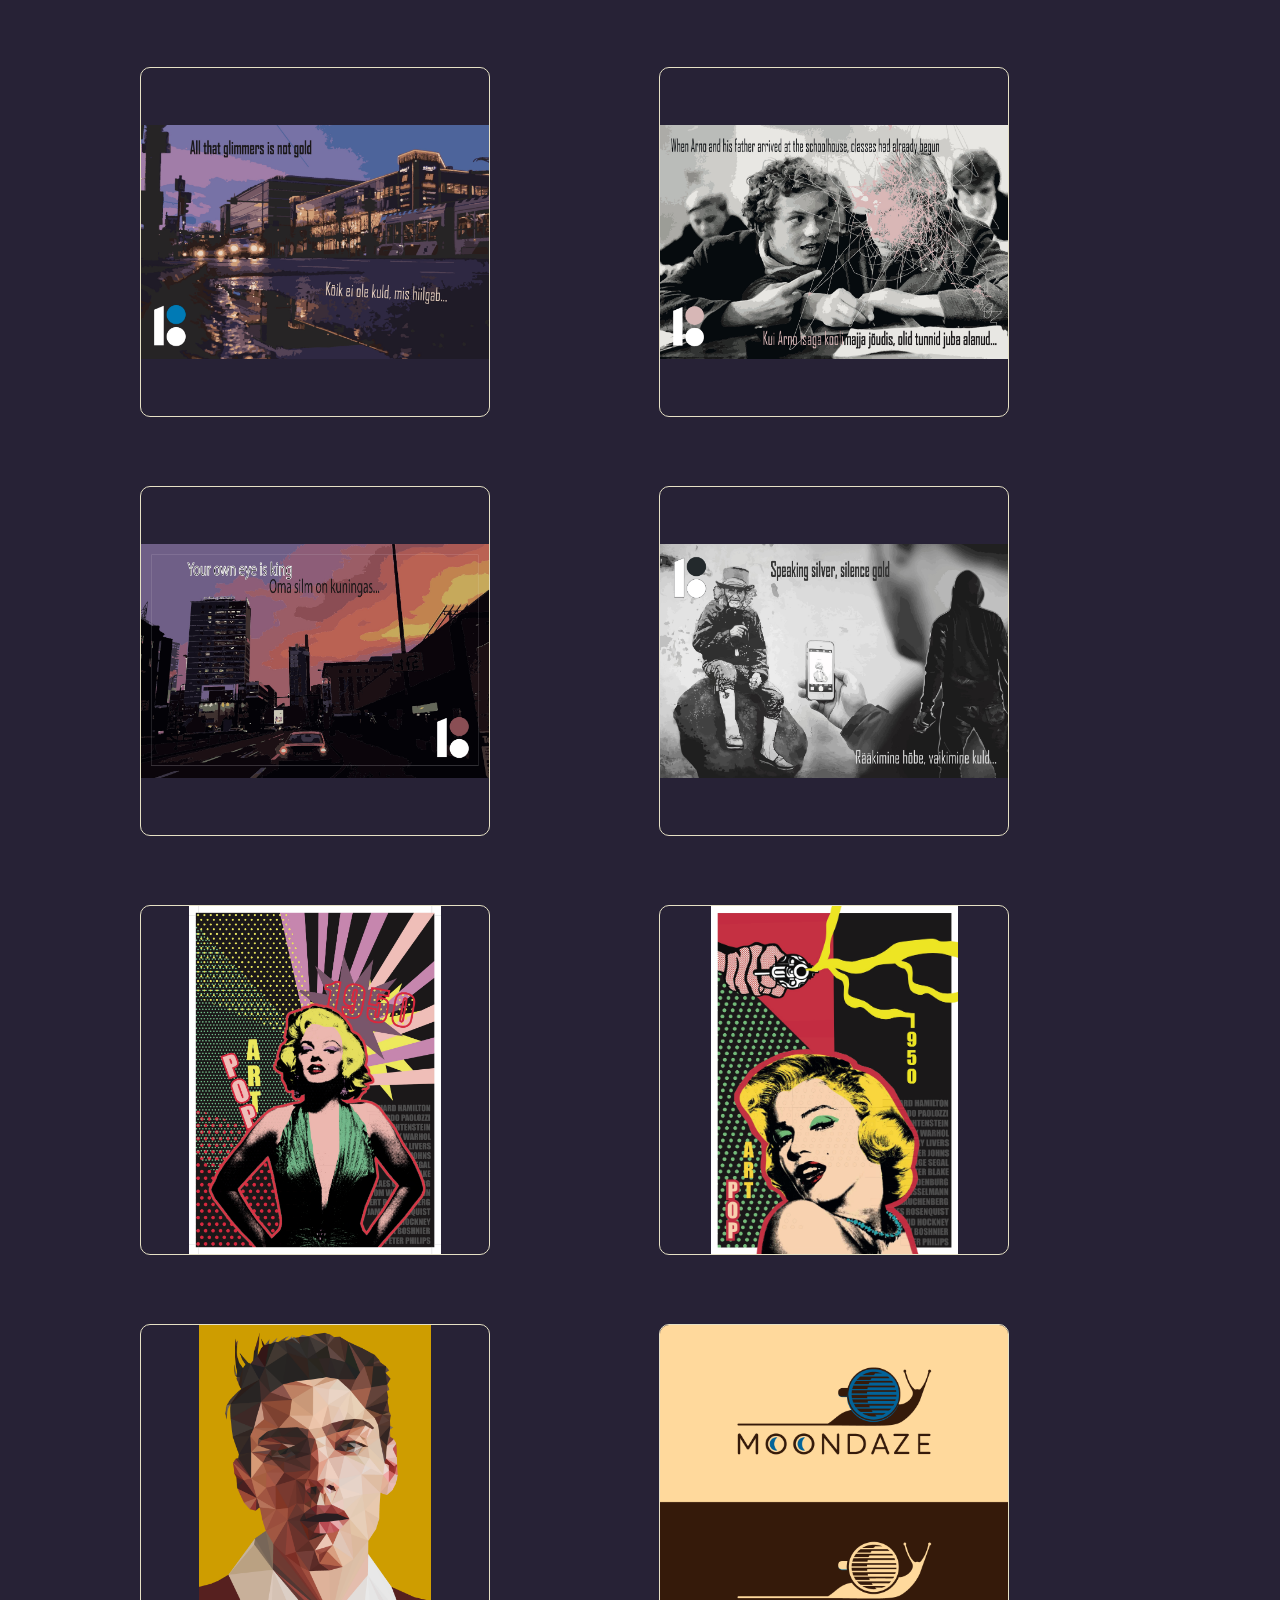
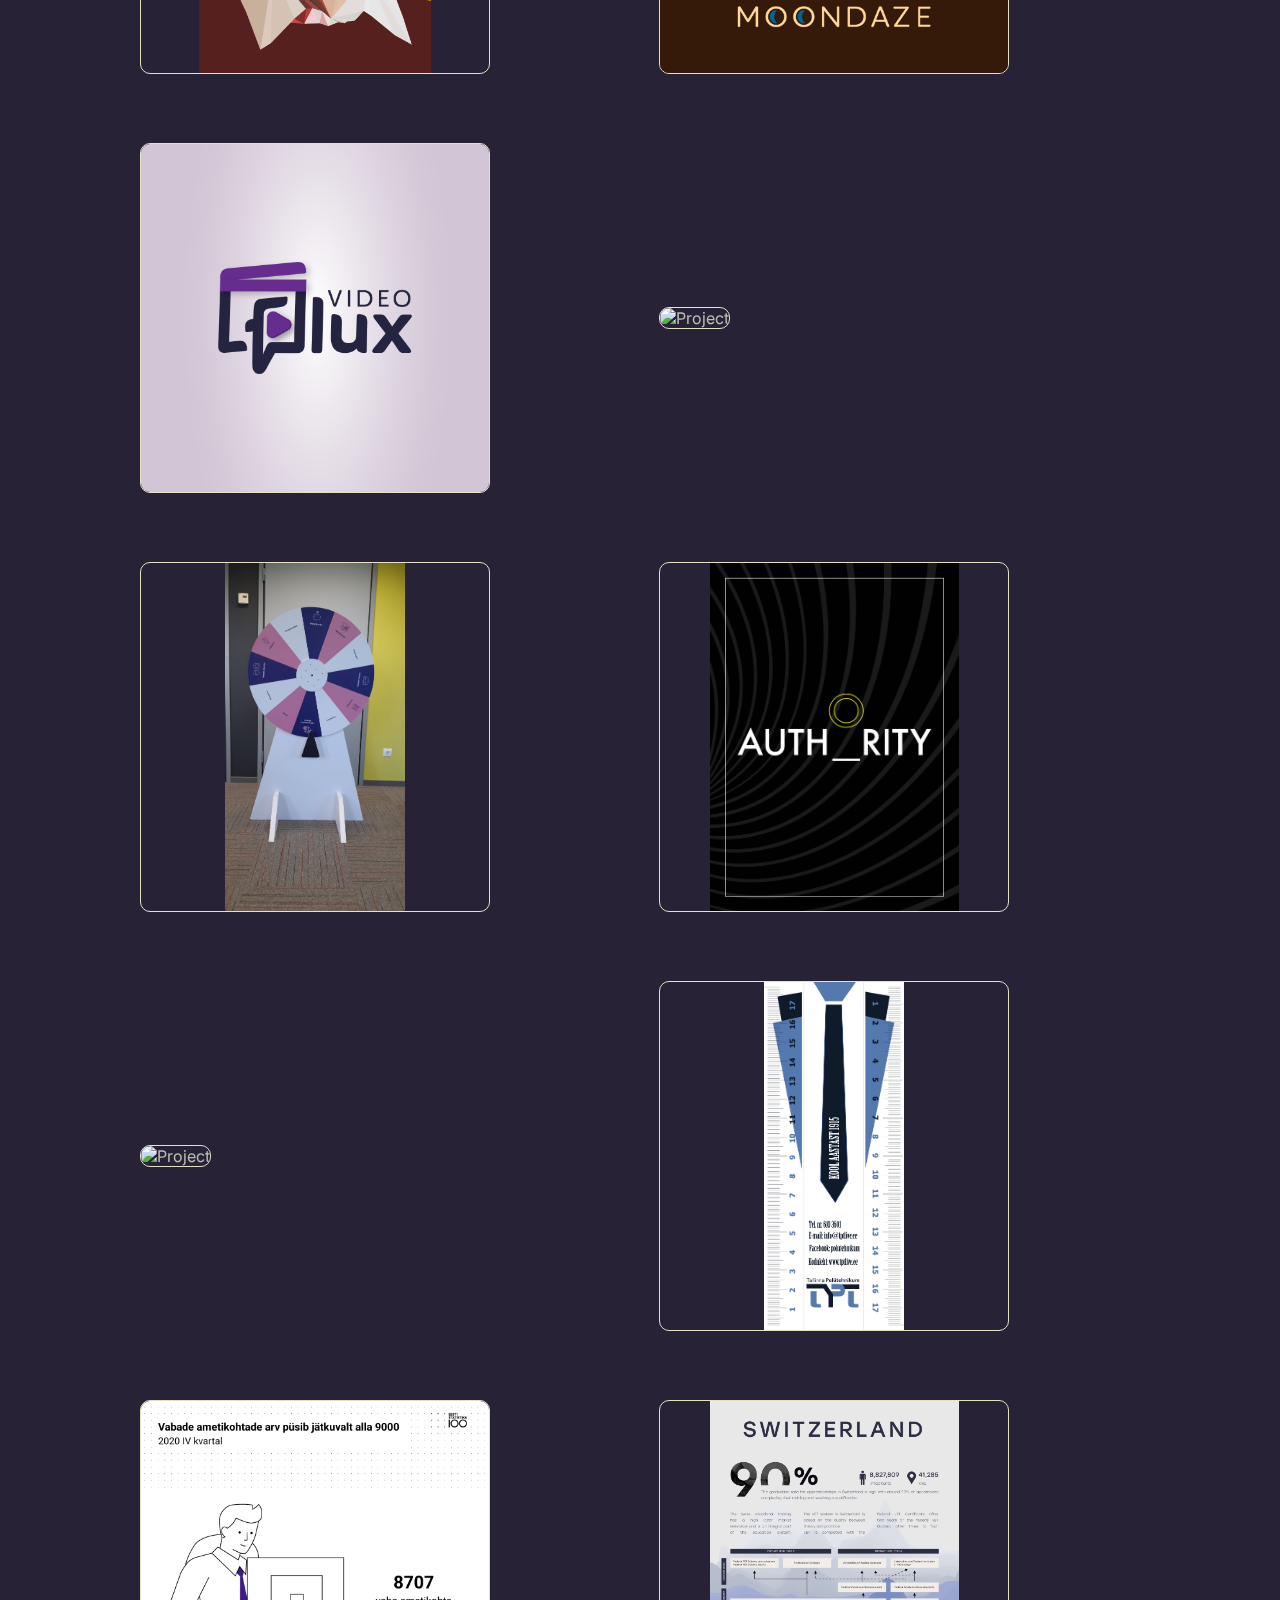
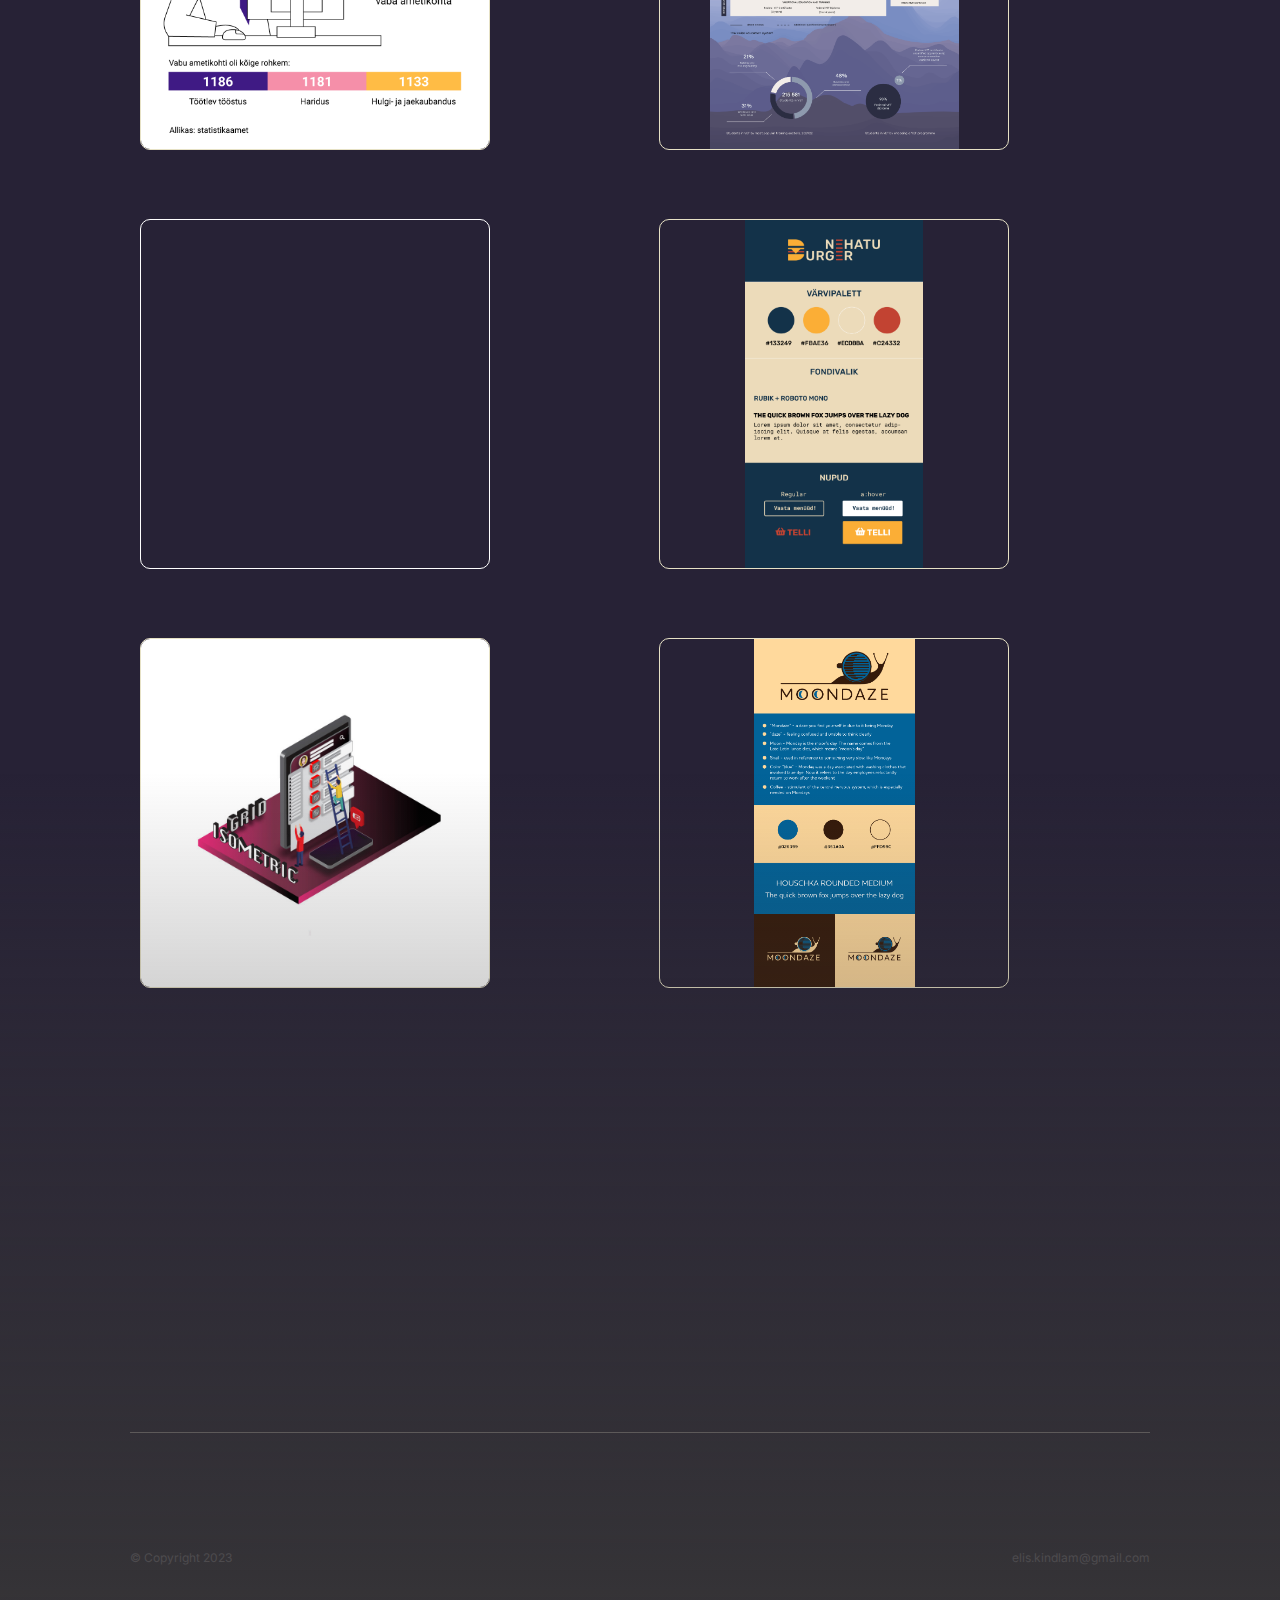
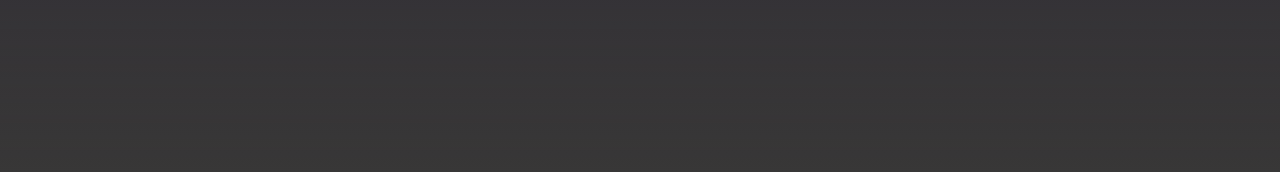
==== commit cf6c8b8c: "seventh" ====
--- a/index.html
+++ b/index.html
@@ -1,457 +1,7 @@
-<!DOCTYPE html>
-<html lang="en">
-
-<head>
-    <meta charset="UTF-8">
-    <meta http-equiv="X-UA-Compatible" content="IE=edge">
-    <meta name="viewport" content="width=device-width, initial-scale=1.0">
-
-    <!-- Favicon -->
-    <link rel="icon" href="img/favicon.png">
-
-    <!-- Google Fonts -->
-    <link rel="preconnect" href="https://fonts.googleapis.com">
-    <link rel="preconnect" href="https://fonts.gstatic.com" crossorigin>
-    <link href="https://fonts.googleapis.com/css2?family=Bebas+Neue&family=Inter:wght@100;200;300;400;500&display=swap"
-        rel="stylesheet">
-
-
-    <!-- Font Awesome Icons -->
-    <link rel="stylesheet" href="https://cdnjs.cloudflare.com/ajax/libs/font-awesome/6.4.0/css/all.min.css"
-        integrity="sha512-iecdLmaskl7CVkqkXNQ/ZH/XLlvWZOJyj7Yy7tcenmpD1ypASozpmT/E0iPtmFIB46ZmdtAc9eNBvH0H/ZpiBw=="
-        crossorigin="anonymous" referrerpolicy="no-referrer" />
-
-    <!-- CSS stylesheet -->
-    <link rel="stylesheet" href="styles.css">
-
-    <!-- Lightbox CSS -->
-    <link rel="stylesheet" href="lightbox.css">
-
-    <!-- JS link -->
-    <script src="script.js" defer></script>
-
-    <!-- Lightbox JS -->
-    <script src="lightbox-plus-jquery.js" defer></script>
-
-
-    <title>Elis' portfolio</title>
-</head>
-
-
-<body>
-
-
-    <div class="color"></div>
-    <div class="divider"></div>
-
-
-    <!-- BACK TO TOP -->
-    <a href="#" class="to-top"><i class="fa-solid fa-arrow-up-long"></i></a>
-
-    <!-- NAV -->
-    <nav>
-        <a href="about.html" class="btn">About</a>
-        <a href="index.html">
-            <img class="personal-logo" alt="Personal logo" src="img/logo/Personal-logo1.png" width="120">
-        </a>
-        <a href="contact.html" class="btn">Contact</a>
-    </nav>
-
-
-    <img class="viewport-image" src="img/me/me.png" alt="" width="600px">
-
-    <!-- HOME VIEWPORT -->
-    <main class="main-container">
-
-        <header>
-            <section class="intro-text">
-                <!--  <h1 class="first-heading">Hi, I'm Elis!</h1> -->
-                <div class="wrap">
-                    <div class="typewriter">
-                        <h1>Hi! I'm Elis</h1>
-                    </div>
-                </div>
-
-
-                <p class=" second-subheading">a curious graphic designer & UI/UX designer</p>
-            </section>
-
-            <button>
-                <a href="#work" class="portfolio-btn">View portfolio <i
-                        class="fa-solid fa-arrow-right-long fa-lg button-arrow"></i></a>
-            </button>
-
-
-        </header>
-
-
-
-        <!-- PORTFOLIO MENU -->
-
-        <section class="work" id="work">
-
-            <h1 class="portfolio-heading">Portfolio</h1>
-
-            <div class="top">
-                <ul class="filters">
-                    <li class="filter-item">
-                        <button class="filter-btn filter-btn--active">All</button>
-                    </li>
-                    <li class="filter-item">
-                        <button class="filter-btn">Infographics</button>
-                    </li>
-                    <li class="filter-item">
-                        <button class="filter-btn">Visual Identity</button>
-                    </li>
-                    <li class="filter-item">
-                        <button class="filter-btn">Layout Design</button>
-                    </li>
-                    <li class="filter-item">
-                        <button class="filter-btn">Print & product design</button>
-                    </li>
-                    <li class="filter-item">
-                        <button class="filter-btn">Posters</button>
-                    </li>
-                    <li class="filter-item">
-                        <button class="filter-btn">Web design</button>
-                    </li>
-                    <li class="filter-item">
-                        <button class="filter-btn">App design</button>
-                    </li>
-                </ul>
-            </div>
-
-
-            <!-- PORTFOLIO GRID -->
-
-            <section class="container">
-                <section class="gallery">
-
-                    <div class="project">
-                        <a href="img/Portfolio images/stat/Turism-FB.png" data-lightbox="portfolio"
-                            data-title="Infographic for Statistics Estonia, 2021">
-                            <img src="img/Portfolio images/stat/Turism-FB.png" alt="Project" width="350px"
-                                height="350px">
-                        </a>
-                    </div>
-
-                    <div class="project">
-                        <a href="img/Portfolio images/stat/Reisimise-uudis-FB.png" data-lightbox="portfolio"
-                            data-title="Infographic for Statistics Estonia, 2021">
-                            <img src="img/Portfolio images/stat/Reisimise-uudis-FB.png" alt="Project" width="350px"
-                                height="350px">
-                        </a>
-                    </div>
-
-                    <div class="project">
-                        <a href="img/Portfolio images/stat/Keskmine-Jüri-FB.png" data-lightbox="portfolio"
-                            data-title="Infographic for Statistics Estonia, 2021">
-                            <img src="img/Portfolio images/stat/Keskmine-Jüri-FB.png" alt="Project" width="350px"
-                                height="350px">
-                        </a>
-                    </div>
-
-                    <div class="project">
-                        <a href="img/Portfolio images/stat/Energia-tootmine-FB.png" data-lightbox="portfolio"
-                            data-title="Infographic for Statistics Estonia, 2021">
-                            <img src="img/Portfolio images/stat/Energia-tootmine-FB.png" alt="Project" width="350px"
-                                height="350px">
-                        </a>
-                    </div>
-
-                    <div class="project">
-                        <a href="img/Portfolio images/stat/Kultuurielus-osalemine-FB-1.png" data-lightbox="portfolio"
-                            data-title="Infographic for Statistics Estonia, 2021">
-                            <img src="img/Portfolio images/stat/Kultuurielus-osalemine-FB-1.png" alt="Project"
-                                width="350px" height="350px">
-                        </a>
-                    </div>
-
-                    <div class="project">
-                        <a href="img/Portfolio images/stat/Nimerulett-Joonas-FB.png" data-lightbox="portfolio"
-                            data-title="Infographic for Statistics Estonia, 2021">
-                            <img src="img/Portfolio images/stat/Nimerulett-Joonas-FB.png" alt="Project" width="350px"
-                                height="350px">
-                        </a>
-                    </div>
-
-                    <div class="project">
-                        <a href="img/Portfolio images/stat/EVTI30-pollumajandus-FB-nooltega.jpg"
-                            data-lightbox="portfolio" data-title="Infographic for Statistics Estonia, 2021">
-                            <img src="img/Portfolio images/stat/EVTI30-pollumajandus-FB-nooltega.jpg" alt="Project"
-                                width="350px" height="350px">
-                        </a>
-                    </div>
-
-                    <div class="project">
-                        <a href="img/Portfolio images/stat/Nimerulett-Sandra-FB.png" data-lightbox="portfolio"
-                            data-title="Infographic for Statistics Estonia, 2021">
-                            <img src="img/Portfolio images/stat/Nimerulett-Sandra-FB.png" alt="Project" width="350px"
-                                height="350px">
-                        </a>
-                    </div>
-
-                    <div class="project">
-                        <a href="img/Portfolio images/stat/Twitter.jpg" data-lightbox="portfolio"
-                            data-title="Infographic for Statistics Estonia, 2021">
-                            <img src="img/Portfolio images/stat/Twitter.jpg" alt="Project" width="350px" height="350px">
-                        </a>
-                    </div>
-
-                    <div class="project">
-                        <a href="img/Portfolio images/Visual Identity/g2vet-logo.png" data-lightbox="portfolio"
-                            data-title="Logo for G2VET project, Stiftung & Bildung Handwerk, 2023">
-                            <img src="img/Portfolio images/Visual Identity/g2vet-logo.png" alt="Project" width="350px"
-                                height="350px"></a>
-                    </div>
-
-                    <div class="project">
-                        <a href="img/Portfolio images/Visual Identity/INTRA-logo.png" data-lightbox="portfolio"
-                            data-title="Logo for INTRA project, Stiftung & Bildung Handwerk, 2022">
-                            <img src="img/Portfolio images/Visual Identity/INTRA-logo.png" alt="Project" width="350px"
-                                height="350px">
-                        </a>
-                    </div>
-
-                    <div class="project">
-                        <a href="img/Portfolio images/Visual Identity/nehatu-burger-logo.png" data-lightbox="portfolio"
-                            data-title="Logo for Nehatu Burger, school exam, Tallinn Polytechnic school, 2021">
-                            <img src="img/Portfolio images/Visual Identity/nehatu-burger-logo.png" alt="Project"
-                                width="350px" height="350px">
-                        </a>
-                    </div>
-
-                    <div class="project">
-                        <a href="img/Portfolio images/Layout Design/Paderborn information separate pages.png"
-                            data-lightbox="portfolio"
-                            data-title="Layout design for SIS & SBH school visit, Stiftung & Bildung Handwerk, 2022">
-                            <img src="img/Portfolio images/Layout Design/Paderborn information separate pages.png"
-                                alt="Project" width="350px" height="350px">
-                        </a>
-                    </div>
-
-                    <div class="project">
-                        <a href="img/Portfolio images/print assets/nametag.png" data-lightbox="portfolio"
-                            data-title="Nametag design for Bridge Days, Stiftung & Bildung Handwerk, 2023">
-                            <img src="img/Portfolio images/print assets/nametag.png" alt="Project" width="350px"
-                                height="350px">
-                        </a>
-                    </div>
-
-                    <div class="project">
-                        <a href="img/Portfolio images/print assets/Untitled.jpg" data-lightbox="portfolio"
-                            data-title="EV100 postcard design, Tallinn Polytechnic school, 2020">
-                            <img src="img/Portfolio images/print assets/Untitled.jpg" alt="Project" width="350px"
-                                height="350px">
-                        </a>
-                    </div>
-
-                    <div class="project">
-                        <a href="img/Portfolio images/print assets/Untitled1.jpg" data-lightbox="portfolio"
-                            data-title="EV100 postcard design, Tallinn Polytechnic school, 2020">
-                            <img src="img/Portfolio images/print assets/Untitled1.jpg" alt="Project" width="350px"
-                                height="350px">
-                        </a>
-                    </div>
-
-                    <div class="project">
-                        <a href="img/Portfolio images/print assets/Untitled2.jpg" data-lightbox="portfolio"
-                            data-title="EV100 postcard design, Tallinn Polytechnic school, 2020">
-                            <img src="img/Portfolio images/print assets/Untitled2.jpg" alt="Project" width="350px"
-                                height="350px">
-                        </a>
-                    </div>
-
-                    <div class="project">
-                        <a href="img/Portfolio images/print assets/Untitled3.jpg" data-lightbox="portfolio"
-                            data-title="EV100 postcard design, Tallinn Polytechnic school, 2020">
-                            <img src="img/Portfolio images/print assets/Untitled3.jpg" alt="Project" width="350px"
-                                height="350px">
-                        </a>
-                    </div>
-
-                    <div class="project">
-                        <a href="img/Portfolio images/print assets/Untitled4.jpg" data-lightbox="portfolio"
-                            data-title="EV100 postcard design, Tallinn Polytechnic school, 2020">
-                            <img src="img/Portfolio images/print assets/Untitled4.jpg" alt="Project" width="350px"
-                                height="350px">
-                        </a>
-                    </div>
-
-                    <div class="project">
-                        <a href="img/Portfolio images/print assets/Untitled5.jpg" data-lightbox="portfolio"
-                            data-title="EV100 postcard design, Tallinn Polytechnic school, 2020">
-                            <img src="img/Portfolio images/print assets/Untitled5.jpg" alt="Project" width="350px"
-                                height="350px">
-                        </a>
-                    </div>
-
-                    <div class="project">
-                        <a href="img/Portfolio images/Posters/Poster popart.jpg" data-lightbox="portfolio"
-                            data-title="Popart poster, Tallinn Polytechnic school, 2020">
-                            <img src="img/Portfolio images/Posters/Poster popart.jpg" alt="Project" width="350px"
-                                height="350px">
-                        </a>
-                    </div>
-
-                    <div class="project">
-                        <a href="img/Portfolio images/Posters/Poster popart2.jpg" data-lightbox="portfolio"
-                            data-title="Popart poster, Tallinn Polytechnic school, 2020">
-                            <img src="img/Portfolio images/Posters/Poster popart2.jpg" alt="Project" width="350px"
-                                height="350px">
-                        </a>
-                    </div>
-
-                    <div class="project">
-                        <a href="img/Portfolio images/Posters/Low_poly.png" data-lightbox="portfolio"
-                            data-title="Low poly poster, Kuressaare Regional Training Centre, 2022">
-                            <img src="img/Portfolio images/Posters/Low_poly.png" alt="Project" width="350px"
-                                height="350px">
-                        </a>
-                    </div>
-
-                    <div class="project">
-                        <a href="img/Portfolio images/Visual Identity/Moondaze-logo.png" data-lightbox="portfolio"
-                            data-title="Logo about Monday, Kuressaare Regional Training Centre, 2022">
-                            <img src="img/Portfolio images/Visual Identity/Moondaze-logo.png" alt="Project"
-                                width="350px" height="350px">
-                        </a>
-                    </div>
-
-                    <div class="project">
-                        <a href="img/Portfolio images/Visual Identity/flux-logo.png" data-lightbox="portfolio"
-                            data-title="Logo for Flux app, Udemy project, 2022">
-                            <img src="img/Portfolio images/Visual Identity/flux-logo.png" alt="Project" width="350px"
-                                height="350px">
-                        </a>
-                    </div>
-
-                    <div class="project">
-                        <a href="img/Portfolio images/Posters/valmis töö veebi.jpg" data-lightbox="portfolio"
-                            data-title="Poster for a burger company, Udemy project, 2022">
-                            <img src="img/Portfolio images/Posters/valmis töö veebi.jpg" alt="Project" width="350px"
-                                height="350px">
-                        </a>
-                    </div>
-
-                    <div class="project">
-                        <a href="img/Portfolio images/print assets/loosiratas-3.jpeg" data-lightbox="portfolio"
-                            data-title="Lottery wheel design for Statistics Estonia, 2021">
-                            <img src="img/Portfolio images/print assets/loosiratas-3.jpeg" alt="Project" width="350px"
-                                height="350px">
-                        </a>
-                    </div>
-
-                    <div class="project">
-                        <a href="img/Portfolio images/Posters/typo poster.jpg" data-lightbox="portfolio"
-                            data-title="Typography poster, personal project, 2021">
-                            <img src="img/Portfolio images/Posters/typo poster.jpg" alt="Project" width="350px"
-                                height="350px">
-                        </a>
-                    </div>
-
-                    <div class="project">
-                        <a href="img/Portfolio images/ui:ux/web mockup.png" data-lightbox="portfolio"
-                            data-title="G2VET website design, Stiftung & Bildung Handwerk, 2023">
-                            <img src="img/Portfolio images/ui:ux/web mockup.png" alt="Project" width="350px"
-                                height="350px">
-                        </a>
-                    </div>
-
-                    <div class="project">
-                        <a href="img/Portfolio images/print assets/joonlaud.jpg" data-lightbox="portfolio"
-                            data-title="Ruler design for school, Tallinn Polytechnic school, 2020">
-                            <img src="img/Portfolio images/print assets/joonlaud.jpg" alt="Project" width="350px"
-                                height="350px">
-                        </a>
-                    </div>
-
-                    <div class="project">
-                        <a href="img/Portfolio images/stat/Vabad-ametikohad-Facebook.png" data-lightbox="portfolio"
-                            data-title="Ruler design for school, Tallinn Polytechnic school, 2020">
-                            <img src="img/Portfolio images/stat/Vabad-ametikohad-Facebook.png" alt="Project"
-                                width="350px" height="350px">
-                        </a>
-                    </div>
-
-                    <div class="project">
-                        <a href="img/Portfolio images/Posters/switzerland.png" data-lightbox="portfolio"
-                            data-title="Wall poster design for Stiftung & Bildung Handwerk foundation corridor, 2023">
-                            <img src="img/Portfolio images/Posters/switzerland.png" alt="Project" width="350px"
-                                height="350px">
-                        </a>
-                    </div>
-
-                    <div class="project">
-                        <iframe id="g2vet-pdf" src="img/Portfolio images/Visual Identity/G2VET brand guidelines.pdf"
-                            frameborder="0" width="350px" height="350px"></iframe>
-                    </div>
-
-                    <!--
+<!DOCTYPE html><html lang="en"><head><meta charset="UTF-8"><meta http-equiv="X-UA-Compatible" content="IE=edge"><meta name="viewport" content="width=device-width,initial-scale=1"><!-- Favicon --><link rel="icon" href="img/favicon.png"><!-- Google Fonts --><link rel="preconnect" href="https://fonts.googleapis.com"><link rel="preconnect" href="https://fonts.gstatic.com" crossorigin><link href="https://fonts.googleapis.com/css2?family=Bebas+Neue&family=Inter:wght@100;200;300;400;500&display=swap" rel="stylesheet"><!-- Font Awesome Icons --><link rel="stylesheet" href="https://cdnjs.cloudflare.com/ajax/libs/font-awesome/6.4.0/css/all.min.css" integrity="sha512-iecdLmaskl7CVkqkXNQ/ZH/XLlvWZOJyj7Yy7tcenmpD1ypASozpmT/E0iPtmFIB46ZmdtAc9eNBvH0H/ZpiBw==" crossorigin="anonymous" referrerpolicy="no-referrer"><!-- CSS stylesheet --><link rel="stylesheet" href="styles.css"><!-- Lightbox CSS --><link rel="stylesheet" href="lightbox.css"><!-- JS link --><script src="script.js" defer="defer"></script><!-- Lightbox JS --><script src="lightbox-plus-jquery.js" defer="defer"></script><title>Elis' portfolio</title></head><body><div class="color"></div><div class="divider"></div><!-- BACK TO TOP --> <a href="#" class="to-top"><i class="fa-solid fa-arrow-up-long"></i></a><!-- NAV --><nav><a href="about.html" class="btn">About</a> <a href="index.html"><img class="personal-logo" alt="Personal logo" src="img/logo/Personal-logo1.png" width="120"> </a><a href="contact.html" class="btn">Contact</a></nav><img class="viewport-image" src="img/me/me.png" alt="" width="600px"><!-- HOME VIEWPORT --><main class="main-container"><header><section class="intro-text"><!--  <h1 class="first-heading">Hi, I'm Elis!</h1> --><div class="wrap"><div class="typewriter"><h1>Hi! I'm Elis</h1></div></div><p class="second-subheading">a curious graphic designer & UI/UX designer</p></section><button><a href="#work" class="portfolio-btn">View portfolio <i class="fa-solid fa-arrow-right-long fa-lg button-arrow"></i></a></button></header><!-- PORTFOLIO MENU --><section class="work" id="work"><h1 class="portfolio-heading">Portfolio</h1><div class="top"><ul class="filters"><li class="filter-item"><button class="filter-btn filter-btn--active">All</button></li><li class="filter-item"><button class="filter-btn">Infographics</button></li><li class="filter-item"><button class="filter-btn">Visual Identity</button></li><li class="filter-item"><button class="filter-btn">Layout Design</button></li><li class="filter-item"><button class="filter-btn">Print & product design</button></li><li class="filter-item"><button class="filter-btn">Posters</button></li><li class="filter-item"><button class="filter-btn">Web design</button></li><li class="filter-item"><button class="filter-btn">App design</button></li></ul></div><!-- PORTFOLIO GRID --><section class="container"><section class="gallery"><div class="project"><a href="img/Portfolio images/stat/Turism-FB.png" data-lightbox="portfolio" data-title="Infographic for Statistics Estonia, 2021"><img src="img/Portfolio images/stat/Turism-FB.png" alt="Project" width="350px" height="350px"></a></div><div class="project"><a href="img/Portfolio images/stat/Reisimise-uudis-FB.png" data-lightbox="portfolio" data-title="Infographic for Statistics Estonia, 2021"><img src="img/Portfolio images/stat/Reisimise-uudis-FB.png" alt="Project" width="350px" height="350px"></a></div><div class="project"><a href="img/Portfolio images/stat/Keskmine-Jüri-FB.png" data-lightbox="portfolio" data-title="Infographic for Statistics Estonia, 2021"><img src="img/Portfolio images/stat/Keskmine-Jüri-FB.png" alt="Project" width="350px" height="350px"></a></div><div class="project"><a href="img/Portfolio images/stat/Energia-tootmine-FB.png" data-lightbox="portfolio" data-title="Infographic for Statistics Estonia, 2021"><img src="img/Portfolio images/stat/Energia-tootmine-FB.png" alt="Project" width="350px" height="350px"></a></div><div class="project"><a href="img/Portfolio images/stat/Kultuurielus-osalemine-FB-1.png" data-lightbox="portfolio" data-title="Infographic for Statistics Estonia, 2021"><img src="img/Portfolio images/stat/Kultuurielus-osalemine-FB-1.png" alt="Project" width="350px" height="350px"></a></div><div class="project"><a href="img/Portfolio images/stat/Nimerulett-Joonas-FB.png" data-lightbox="portfolio" data-title="Infographic for Statistics Estonia, 2021"><img src="img/Portfolio images/stat/Nimerulett-Joonas-FB.png" alt="Project" width="350px" height="350px"></a></div><div class="project"><a href="img/Portfolio images/stat/EVTI30-pollumajandus-FB-nooltega.jpg" data-lightbox="portfolio" data-title="Infographic for Statistics Estonia, 2021"><img src="img/Portfolio images/stat/EVTI30-pollumajandus-FB-nooltega.jpg" alt="Project" width="350px" height="350px"></a></div><div class="project"><a href="img/Portfolio images/stat/Nimerulett-Sandra-FB.png" data-lightbox="portfolio" data-title="Infographic for Statistics Estonia, 2021"><img src="img/Portfolio images/stat/Nimerulett-Sandra-FB.png" alt="Project" width="350px" height="350px"></a></div><div class="project"><a href="img/Portfolio images/stat/Twitter.jpg" data-lightbox="portfolio" data-title="Infographic for Statistics Estonia, 2021"><img src="img/Portfolio images/stat/Twitter.jpg" alt="Project" width="350px" height="350px"></a></div><div class="project"><a href="img/Portfolio images/Visual Identity/g2vet-logo.png" data-lightbox="portfolio" data-title="Logo for G2VET project, Stiftung & Bildung Handwerk, 2023"><img src="img/Portfolio images/Visual Identity/g2vet-logo.png" alt="Project" width="350px" height="350px"></a></div><div class="project"><a href="img/Portfolio images/Visual Identity/INTRA-logo.png" data-lightbox="portfolio" data-title="Logo for INTRA project, Stiftung & Bildung Handwerk, 2022"><img src="img/Portfolio images/Visual Identity/INTRA-logo.png" alt="Project" width="350px" height="350px"></a></div><div class="project"><a href="img/Portfolio images/Visual Identity/nehatu-burger-logo.png" data-lightbox="portfolio" data-title="Logo for Nehatu Burger, school exam, Tallinn Polytechnic school, 2021"><img src="img/Portfolio images/Visual Identity/nehatu-burger-logo.png" alt="Project" width="350px" height="350px"></a></div><div class="project"><a href="img/Portfolio images/Layout Design/Paderborn information separate pages.png" data-lightbox="portfolio" data-title="Layout design for SIS & SBH school visit, Stiftung & Bildung Handwerk, 2022"><img src="img/Portfolio images/Layout Design/Paderborn information separate pages.png" alt="Project" width="350px" height="350px"></a></div><div class="project"><a href="img/Portfolio images/print assets/nametag.png" data-lightbox="portfolio" data-title="Nametag design for Bridge Days, Stiftung & Bildung Handwerk, 2023"><img src="img/Portfolio images/print assets/nametag.png" alt="Project" width="350px" height="350px"></a></div><div class="project"><a href="img/Portfolio images/print assets/Untitled.jpg" data-lightbox="portfolio" data-title="EV100 postcard design, Tallinn Polytechnic school, 2020"><img src="img/Portfolio images/print assets/Untitled.jpg" alt="Project" width="350px" height="350px"></a></div><div class="project"><a href="img/Portfolio images/print assets/Untitled1.jpg" data-lightbox="portfolio" data-title="EV100 postcard design, Tallinn Polytechnic school, 2020"><img src="img/Portfolio images/print assets/Untitled1.jpg" alt="Project" width="350px" height="350px"></a></div><div class="project"><a href="img/Portfolio images/print assets/Untitled2.jpg" data-lightbox="portfolio" data-title="EV100 postcard design, Tallinn Polytechnic school, 2020"><img src="img/Portfolio images/print assets/Untitled2.jpg" alt="Project" width="350px" height="350px"></a></div><div class="project"><a href="img/Portfolio images/print assets/Untitled3.jpg" data-lightbox="portfolio" data-title="EV100 postcard design, Tallinn Polytechnic school, 2020"><img src="img/Portfolio images/print assets/Untitled3.jpg" alt="Project" width="350px" height="350px"></a></div><div class="project"><a href="img/Portfolio images/print assets/Untitled4.jpg" data-lightbox="portfolio" data-title="EV100 postcard design, Tallinn Polytechnic school, 2020"><img src="img/Portfolio images/print assets/Untitled4.jpg" alt="Project" width="350px" height="350px"></a></div><div class="project"><a href="img/Portfolio images/print assets/Untitled5.jpg" data-lightbox="portfolio" data-title="EV100 postcard design, Tallinn Polytechnic school, 2020"><img src="img/Portfolio images/print assets/Untitled5.jpg" alt="Project" width="350px" height="350px"></a></div><div class="project"><a href="img/Portfolio images/Posters/Poster popart.jpg" data-lightbox="portfolio" data-title="Popart poster, Tallinn Polytechnic school, 2020"><img src="img/Portfolio images/Posters/Poster popart.jpg" alt="Project" width="350px" height="350px"></a></div><div class="project"><a href="img/Portfolio images/Posters/Poster popart2.jpg" data-lightbox="portfolio" data-title="Popart poster, Tallinn Polytechnic school, 2020"><img src="img/Portfolio images/Posters/Poster popart2.jpg" alt="Project" width="350px" height="350px"></a></div><div class="project"><a href="img/Portfolio images/Posters/Low_poly.png" data-lightbox="portfolio" data-title="Low poly poster, Kuressaare Regional Training Centre, 2022"><img src="img/Portfolio images/Posters/Low_poly.png" alt="Project" width="350px" height="350px"></a></div><div class="project"><a href="img/Portfolio images/Visual Identity/Moondaze-logo.png" data-lightbox="portfolio" data-title="Logo about Monday, Kuressaare Regional Training Centre, 2022"><img src="img/Portfolio images/Visual Identity/Moondaze-logo.png" alt="Project" width="350px" height="350px"></a></div><div class="project"><a href="img/Portfolio images/Visual Identity/flux-logo.png" data-lightbox="portfolio" data-title="Logo for Flux app, Udemy project, 2022"><img src="img/Portfolio images/Visual Identity/flux-logo.png" alt="Project" width="350px" height="350px"></a></div><div class="project"><a href="img/Portfolio images/Posters/valmis töö veebi.jpg" data-lightbox="portfolio" data-title="Poster for a burger company, Udemy project, 2022"><img src="img/Portfolio images/Posters/valmis töö veebi.jpg" alt="Project" width="350px" height="350px"></a></div><div class="project"><a href="img/Portfolio images/print assets/loosiratas-3.jpeg" data-lightbox="portfolio" data-title="Lottery wheel design for Statistics Estonia, 2021"><img src="img/Portfolio images/print assets/loosiratas-3.jpeg" alt="Project" width="350px" height="350px"></a></div><div class="project"><a href="img/Portfolio images/Posters/typo poster.jpg" data-lightbox="portfolio" data-title="Typography poster, personal project, 2021"><img src="img/Portfolio images/Posters/typo poster.jpg" alt="Project" width="350px" height="350px"></a></div><div class="project"><a href="img/Portfolio images/ui:ux/web mockup.png" data-lightbox="portfolio" data-title="G2VET website design, Stiftung & Bildung Handwerk, 2023"><img src="img/Portfolio images/ui:ux/web mockup.png" alt="Project" width="350px" height="350px"></a></div><div class="project"><a href="img/Portfolio images/print assets/joonlaud.jpg" data-lightbox="portfolio" data-title="Ruler design for school, Tallinn Polytechnic school, 2020"><img src="img/Portfolio images/print assets/joonlaud.jpg" alt="Project" width="350px" height="350px"></a></div><div class="project"><a href="img/Portfolio images/stat/Vabad-ametikohad-Facebook.png" data-lightbox="portfolio" data-title="Ruler design for school, Tallinn Polytechnic school, 2020"><img src="img/Portfolio images/stat/Vabad-ametikohad-Facebook.png" alt="Project" width="350px" height="350px"></a></div><div class="project"><a href="img/Portfolio images/Posters/switzerland.png" data-lightbox="portfolio" data-title="Wall poster design for Stiftung & Bildung Handwerk foundation corridor, 2023"><img src="img/Portfolio images/Posters/switzerland.png" alt="Project" width="350px" height="350px"></a></div><div class="project"><iframe id="g2vet-pdf" src="img/Portfolio images/Visual Identity/G2VET brand guidelines.pdf" frameborder="0" width="350px" height="350px"></iframe></div><!--
                     <div class="project">
                         <iframe style="border: 1px solid white; border-radius: 10px;" width="350" height="350"
                             src="https://www.figma.com/embed?embed_host=share&url=https%3A%2F%2Fwww.figma.com%2Fproto%2Fvn8XmMlmkXJHiH5BMpXQxA%2FDrop'N'Trip%3Fnode-id%3D189-103%26scaling%3Dscale-down%26page-id%3D0%253A1%26starting-point-node-id%3D189%253A103%26show-proto-sidebar%3D1"
                             allowfullscreen width="350px" height="350px"></iframe>
                     </div>
-                    -->
-
-                    <div class="project">
-                        <a href="img/Portfolio images/Visual Identity/Nehatu_Stiilileht.png" data-lightbox="portfolio"
-                            data-title="Nehatu burger style guide, school exam project, 2021">
-                            <img src="img/Portfolio images/Visual Identity/Nehatu_Stiilileht.png" alt="Project"
-                                width="350px" height="350px">
-                        </a>
-                    </div>
-
-                    <div class="project">
-                        <a href="img/Portfolio images/isometric-grid.jpg" data-lightbox="portfolio"
-                            data-title="Isometric grid, personal project, 2021">
-                            <img src="img/Portfolio images/isometric-grid.jpg" alt="Project" width="350px"
-                                height="350px">
-                        </a>
-                    </div>
-
-                    <div class="project">
-                        <a href="img/Portfolio images/Visual Identity/Style-guide-moondaze.png"
-                            data-lightbox="portfolio" data-title="Isometric grid, personal project, 2021">
-                            <img src="img/Portfolio images/Visual Identity/Style-guide-moondaze.png" alt="Project"
-                                width="350px" height="350px">
-                        </a>
-                    </div>
-
-
-                </section>
-            </section>
-        </section>
-
-
-        <!-- LINKS -->
-        <ul class="links">
-            <li class="link-item">
-                <a href="https://www.linkedin.com/in/elis-kindlam-05995a250/" class="link" target="_blank">
-                    <img class="link-img" src="img/icons/icons8-linkedin-white.svg" alt="LinkedIn">
-                </a>
-            </li>
-
-            <li class="link-item">
-                <a href="https://www.facebook.com/elis.kindlam/" class="link" target="_blank">
-                    <img class="link-img" src="img/icons/icons8-facebook-white.svg" alt="Facebook">
-                </a>
-            </li>
-        </ul>
-
-
-        <!--FOOTER -->
-
-        <footer class="footer">
-            <small class="copyright">&copy; Copyright 2023</small>
-            <a href="mailto:elis.kindlam@gmail.com" class="email">elis.kindlam@gmail.com</a>
-        </footer>
-
-    </main>
-
-    <div class="fade"></div>
-
-</body>
-
-</html>+                    --><div class="project"><a href="img/Portfolio images/Visual Identity/Nehatu_Stiilileht.png" data-lightbox="portfolio" data-title="Nehatu burger style guide, school exam project, 2021"><img src="img/Portfolio images/Visual Identity/Nehatu_Stiilileht.png" alt="Project" width="350px" height="350px"></a></div><div class="project"><a href="img/Portfolio images/isometric-grid.jpg" data-lightbox="portfolio" data-title="Isometric grid, personal project, 2021"><img src="img/Portfolio images/isometric-grid.jpg" alt="Project" width="350px" height="350px"></a></div><div class="project"><a href="img/Portfolio images/Visual Identity/Style-guide-moondaze.png" data-lightbox="portfolio" data-title="Isometric grid, personal project, 2021"><img src="img/Portfolio images/Visual Identity/Style-guide-moondaze.png" alt="Project" width="350px" height="350px"></a></div></section></section></section><!-- LINKS --><ul class="links"><li class="link-item"><a href="https://www.linkedin.com/in/elis-kindlam-05995a250/" class="link" target="_blank"><img class="link-img" src="img/icons/icons8-linkedin-white.svg" alt="LinkedIn"></a></li><li class="link-item"><a href="https://www.facebook.com/elis.kindlam/" class="link" target="_blank"><img class="link-img" src="img/icons/icons8-facebook-white.svg" alt="Facebook"></a></li></ul><!--FOOTER --><footer class="footer"><small class="copyright">&copy; Copyright 2023</small> <a href="mailto:elis.kindlam@gmail.com" class="email">elis.kindlam@gmail.com</a></footer></main><div class="fade"></div></body></html>--- a/styles.css
+++ b/styles.css
@@ -1,1018 +1 @@
-/* RESET */
-
-* {
-    margin: 0;
-    padding: 0;
-    box-sizing: border-box;
-}
-
-a {
-    text-decoration: none;
-    color: inherit;
-}
-
-ul {
-    list-style: none;
-}
-
-button {
-    border: none;
-    background: none;
-    color: inherit;
-    font: inherit;
-}
-
-/* KEYFRAMES */
-
-@keyframes fade-down {
-    0% {
-        opacity: 0;
-        transform: translateY(-30px) scale(0.9);
-    }
-
-    100% {
-        opacity: 1;
-        transform: translateY(0) scale(1);
-    }
-}
-
-@keyframes fade-up {
-    0% {
-        opacity: 0;
-        transform: translateY(30px) scale(0.9);
-    }
-
-    100% {
-        opacity: 1;
-        transform: translateY(0) scale(1);
-    }
-}
-
-@keyframes fade-left {
-    0% {
-        opacity: 0;
-        transform: translateX(30px) translateY(-50%) scale(0.9);
-    }
-
-    100% {
-        opacity: 1;
-        transform: translateY(0) translateY(-50%) scale(1);
-    }
-}
-
-@keyframes fade-in {
-    0% {
-        opacity: 0;
-        transform: translate(0, 0);
-    }
-
-    100% {
-        opacity: 1;
-        transform: translate(0,0);
-    }
-}
-
-@keyframes circle {
-    0% {
-      transform: translate(0, 0);
-      opacity: 0;
-    }
-    40% {
-      opacity: 1;
-    }
-    80% {
-      transform: translate(0, 20px);
-      opacity: 0;
-    }
-    100% {
-      opacity: 0;
-    }
-  }
-
-
-/* BASE STYLES */
-
-/* VARIABLES */
-
-html {
-    --default-opacity: 0.2;
-    --hover-opacity: 0.1;
-    overflow-x: hidden;
-    scroll-behavior: smooth;
-}
-
-body {
-    background-color: #070118de;
-    font-family: 'Inter', sans-serif;
-    color: #bebdb5;
-    position: relative;
-    overflow-x: hidden;
-    scrollbar-width: none;
-}
-
-body::-webkit-scrollbar {
-    display: none;
-}
-
-
-.color {
-    height: 1041px;
-    width: 100%;
-    background-image: radial-gradient(
-      farthest-corner at 40px 40px,
-      rgba(170, 25, 156, 0.342)30%,
-      rgba(33, 104, 179, 0.559)90%
-    );
-    position: absolute;
-    z-index: -10;
-}
-
-.container-page{
-  width: 100%;
-  padding: 300px 250px 0px 250px;
-}
-
-
-.section-heading {
-  color: #bebdb5;
-  font-size: 36px;
-  text-transform: uppercase;
-  text-align: left;
-  margin-bottom: 50px;
-  animation: fade-in 2s;
-}
-
-/* MAIN */
-
-.main-container {
-  max-width: 1200px;
-  margin: 0 auto;
-  text-align: left;
-}
-
-
-/* NAVBAR */
-
-nav {
-display: flex;
-justify-content: space-between;
-padding: 60px 60px;
-position: fixed;
-width: 100%;
-transition: all 0.5s;
-}
-
-.personal-logo{
-  position: absolute;
-  left: 0;
-  right: 0;
-  top: 10px;
-  margin: auto;
-  animation: fade-down 1s 0.5s backwards;
-}
-
-.logo-hidden {
-  opacity: 0;
-  transition: all 0.3s;
-}
-
-nav .btn.scrolled {
-  display: block;
-}
-
-/* INTRO */
-
-.intro-text {
-  margin-top: 410px;
-  margin-bottom: 130px;
-  animation: fade-up 1s;
-  color: #bebdb5;
-  }
-  
-  .first-heading {
-  text-transform: uppercase;
-  padding-bottom: 10px;
-  font-size: 53px;
-  font-weight: 300;
-  letter-spacing: 0.5px;
-  }
-  
-  .second-subheading {
-  font-size: 36px;
-  opacity: 0.8;
-  font-weight: 200;
-  margin-top: 25px;
-  color: #bebdb5;
-  }
-  
-  .text--second {
-      padding: 6px;
-      display: block;
-      letter-spacing: 1px;
-  }
-
-  .viewport-image {
-    position: absolute;
-    top: 240px;
-    left: 1000px;
-    filter: grayscale(100%);
-    transform: rotate(-6deg);
-    opacity: 0.5;
-    z-index: -100;
-  
-   }
-
-   .divider {
-    width: 100%;
-    height: 300px;
-    background-color: #0a020a;
-    clip-path: polygon(0 0, 100% 0, 100% 100%, 100% 100%); 
-    position: absolute;
-    top: 1041px;
-    left: 0;
-    transform: translateY(-50%);
-    transform: skewY(-10deg);
-    translate: translateX(-10%);
-    transform-origin: left;
-  }
-  
-
-.portfolio-btn {
-  font-size: 16px;
-  font-weight: 300;
-  text-transform: uppercase;
-  color: #bebdb5;
-  padding: 15px 20px;
-  letter-spacing: 1px;
-  border: 1px solid #bebdb5;
-  transition: all 0.6s;
-  border-radius: 10px;
-  animation: fade-in 2s;
-}
-
-.button-arrow {
-padding-left: 8px;
-}
-
-.portfolio-btn:hover {
-  font-weight: 500;
-  padding-right: 30px;
-  background-color: #bebdb5;
-  color: #352f3f;
-}
-
-
-/* ABOUT ME */
-
-
-.about-text {
-width: 65%;
-text-align: justify;
-padding-top: 30px;
-padding-bottom: 100px;
-line-height: 1.8;
-font-size: 16px;
-animation: fade-up 1s;
-color:  #bebdb5;
-}
-
-.about-image{
-
-  position: absolute;
-  transform: translate(310%, -110%);
-  display: block;
-  z-index: 10;
-}
-
-.about-image img{
-  width: 100%;
-  height: 500px;
-  object-fit: cover;
-  box-shadow: 10px 15px 25px 0 rgba(0,0,0,.2);
-  display: block;
-  transition: all .5s cubic-bezier(0.645, 0.045, 0.355, 1);
-}
-
-.about-image:hover img{
-  box-shadow: 1px 1px 10px 0 rgba(0,0,0,.1);
-}
-
-.about-image .glow-wrap{
-  overflow: hidden;
-  position: absolute;
-  width: 100%;
-  height: 100%;
-  top: 0;
-}
-
-.about-image .glow{
-  display: block;
-  position:absolute;
-  width: 40%;
-  height: 200%;
-  background: rgba(167, 146, 172, 0.2);
-  top: 0;
-  filter: blur(20px);
-  transform: rotate(45deg) translate(-450%, 0);
-  transition: all 1s cubic-bezier(0.645, 0.045, 0.355, 1);
-}
-
-.about-image:hover .glow{
-  transform: rotate(45deg) translate(450%, 0);
-  transition: all 1s cubic-bezier(0.645, 0.045, 0.355, 1);
-}
-
-.about-image:hover img,
-.photo:hover .glow-wrap{
-  margin-top: 0;
-}
-
-.smaller-heading {
-  text-transform: uppercase;
-  font-size: 24px;
-  text-align: left;
-  padding: 50px 0;
-  position: relative;
-  color: #bebdb5;
-}
-
-.my-skills{
-  position: relative;
-  left: 0px;
-  margin-top: 80px;
-  margin-bottom: 200px;
-  display: flex;
-  justify-content: center;
-  gap: 100px;
-}
-
-.skills-icon {
-  width: 50px;
-}
-
-
-/* TIMELINE */
-
-.about-timeline {
-  margin-bottom: 250px;
-}
-
-.timeline {
-  display: grid;
-  grid-template-columns: repeat(2, 1fr);
-  grid-gap: 40px;
-  padding-bottom: 60px;
-  padding-top: 60px;
-}
-.timeline .timeline-item {
-  position: relative;
-  padding-left: 3rem;
-  border-left: 1px solid beige;
-}
-.timeline .timeline-item .tl-icon {
-  position: absolute;
-  left: -27px;
-  top: 0;
-  background-color: rgb(2, 0, 25);
-  width: 50px;
-  height: 50px;
-  border-radius: 50%;
-  display: flex;
-  align-items: center;
-  justify-content: center;
-}
-.timeline .timeline-item .tl-icon i {
-  font-size: 1.3rem;
-}
-.timeline .timeline-item .tl-duration {
-  padding: 0.2rem 0.6rem;
-  background-color: rgb(6, 2, 10);
-  border-radius: 10px;
-  display: inline-block;
-  font-size: 0.8rem;
-  text-transform: uppercase;
-  font-weight: 500;
-}
-.timeline .timeline-item h5 {
-  padding: 1rem 0;
-  text-transform: uppercase;
-  font-size: 1.3rem;
-  font-weight: 600;
-}
-.timeline .timeline-item h5 span {
-  color: rgb(134, 132, 138);
-  font-weight: 500;
-  font-size: 1.2rem;
-}
-.timeline .timeline-item p {
-  color: rgb(142, 139, 146);
-}
-
-.timeline p {
- line-height: 23px;
-}
-
-/* BUTTONS */
-
-.btn {
-font-size: 16px;
-font-weight: 300;
-text-transform: uppercase;
-color:  #bebdb5;
-padding: 15px 20px;
-letter-spacing: 1px;
-transition: all 0.4s;
-animation: fade-down 1s 0.5s backwards;
-}
-
-.btn:hover {
-    transform: scale(1.1);
-}
-
-
-/* PORTFOLIO SECTION */
-
-.work {
-  margin-top: 500px;
-  animation: fade-up 0.6s 0.2s backwards;
-}
-  
-.portfolio-heading{
-  text-transform: uppercase;
-  font-size: 28px;
-  padding-top: 68px;
-  letter-spacing: 0.1rem;
-  color: #bebdb5;
-}
-
-/* PORTFOLIO FILTERS */
-
-.top {
-margin: 100px 0 0;
-transition: all 0.4s;
-}
-
-.filters {
-display: flex;
-justify-content: left;
-transition: all 0.4s;
-gap: 30px;
-}
-
-.filter-btn {
-opacity: 0.6;
-font-size: 15px;
-text-transform: uppercase;
-letter-spacing: 0.5px;
-cursor: pointer;
-transition: all 0.5s;
-color: #d1cfd6;
-}
-
-.filter-btn:hover {
-  opacity: 1;
-}
-
-.filter-btn--active {
-  opacity: 1;
-}
-
-
-/* LINKS */
-
-.links {
-position: fixed;
-right: 5%;
-top: 50%;
-transform: translateY(-50%);
-animation: fade-left 0.5s 0.8s backwards;
-}
-
-.link-item {
-transition: all 0.4s;
-}
-
-.link-item:not(:last-child) {
-    margin-bottom: 25px;
-}
-
-.link-item:hover {
-    transform: scale(1.2);
-}
-
-.link-img {
-width: 20px;
-height: 20px;
-}
-
-
-/* BACK TO TOP */
-
-
-.arrow {
-    position: absolute;
-    right: 11%;
-    bottom: 120px;
-    font-size: 40px;
-    color: #E6E1C5;
-
-    }
-
-    
-/* FOOTER */
-
-.footer {
-    min-height: 250px;
-    justify-content: space-between;
-    align-items: center;
-    margin: 0 auto;
-    color: #9a94a1;
-    border-top: 1px solid rgb(165, 156, 156);
-    display: flex;
-  }
-
-.copyright {
-    font-size: 12px;    
-}
-
-.email {
-    font-size: 12px;
-}
-
-/* MEDIA QUERIES */
-
-/* 1620px */
-
-@media (max-width: 1620px) {
-  nav {
-    padding: 60px 40px;
-  }
-}
-
-/* 1470px */
-
-@media (max-width: 1470px) {
-  .intro-text, header button, .work {
-    padding: 0 90px 0 90px;
-}
-
-.viewport-image {
-  top: 240px;
-  left: 900px;
-  transform: rotate(-7.5deg);
-}
-
-.container {
-  max-width: 980px;
-}
-
-.filters {
-  white-space: nowrap;
-  flex-wrap: wrap;
-}
-
-.top {
-  max-width: 870px;
-}
-
-.footer {
-  margin: 90px;
-}
-}
-
-
-/* 1400px */
-
-@media (max-width: 1400px) {
-
-  .divider {
-    top: 1041px;
-  }
-  }
-
-/* 1300px */
-
-@media (max-width: 1300px) {
-  .intro-text, header button, .work {
-    padding: 0 100px 0 100px;
-}
-
-.top {
-  max-width: 900px;
-}
-
-.footer {
-  margin: 90px;
-}
-}
-
-/* 1200px */
-
-@media (max-width: 1200px) {
-.links {
-  position: absolute;
-  transform: initial;
-  right: initial; 
-  top: 75px;
-  left: 220px;
-  display: flex;
-  animation-name: fade-down;
-}
-
-.link-item:not(:last-child) {
-  margin-right: 15px;
-}
-
-.viewport-image {
-  display: none;
-}
-
-.footer {
-  margin: 90px;
-}
-}
-
-@media (max-width: 1170px) {
-.top {
-  max-width: 800px;
-}
-
-.footer {
-  margin: 90px;
-}
-}
-
-
-@media (max-width: 1064px) {
-  .top {
-    max-width: 800px;
-  }
-
-  .footer {
-    margin: 90px;
-  }
-
-  .to-top.active {
-    transform: translateX(20px);
-  }
-  }
-
-  @media (max-width: 944px) {
-
-  .filters {
-    flex-direction: column;
-  }
-}
-
-/* 768px */
-
-@media (min-width: 768px) {
-  form {
-    grid-template-columns: repeat(2, 1fr);
-  }
-}
-
-/* 700px */
-
-@media (max-width: 700px) {
-    .links {
-      top: 180px;
-      left: 50%;
-      transform: translateX(-50%);
-  }
-
-  .footer {
-    margin: 70px;
-  }
-}
-
-
-
-@media (max-width: 670px) {
-  .work, .intro-text {
-    padding: 0 60px 0 90px;
-}
-.portfolio-btn {
-  margin-left: 0;
-  white-space: nowrap;
-}
-
-.footer {
-  margin: 70px;
-}
-
-
-}
-
-@media (max-width: 575px) {
-  .to-top.active {
-    position: absolute;
-    left: 50%;
-    right: 50%;
-    transform: translate(-20px, -500px);
-    
-  }
-}
-
-
-/* 520px */
-
-@media (max-width: 520px) {
-  
-
-    .copyright {
-        font-size: 11px;
-    }
-
-    .email {
-        font-size: 11px;
-    }
-
-    .footer {
-      margin: 70px;
-    }
-
-   
-}
-
-
-
-
-
-
-
-
-/* FORM */
-
-.container p {
-  color: #ffffff;
-  font-size: 16px;
-  line-height: 1.5;
-  margin-bottom: 32px;
-}
-
-form {
-  display: grid;
-  grid-template-columns: 1fr;
-  grid-gap: 16px;
-  background-color: #cbcacc;
-  padding: 32px;
-  border-radius: 16px;
-  box-shadow: 0px 6px 12px rgba(0, 0, 0, 0.2);
-}
-
-label {
-  display: block;
-  margin-bottom: 5px;
-  color: #101010;
-  font-size: 14px;
-}
-
-.form-element {
-  appearance: none;
-  outline: none;
-  border: none;
-
-  display: block;
-  width: 100%;
-
-  border-radius: 8px;
-  padding: 12px 16px;
-  background-color: #f1f1f1;
-  transition: 0.4s;
-}
-
-.form-element:focus {
-  box-shadow: 0px 0px 6px rgba(0, 0, 0, 0.2);
-  background-color: #FFF;
-}
-
-textarea {
-  resize: none;
-  min-height: 100px;
-}
-
-.form-group-full {
-grid-column: 1 / -1;
-}
-
-.submit-group {
-  grid-column: 1 / -1;
-  text-align: right;
-}
-
-input[type="submit"] {
-  appearance: none;
-  border: none;
-  outline: none;
-  background: none;
-
-  padding: 12px 16px;
-  background-color: #0d0d2f;
-  border-radius: 8px;
-  color: #FFF;
-  cursor: pointer;
-  transition: 0.4s;
-}
-
-input[type="submit"]:hover {
-  background-color: #423c4b;
-}
-
-
-/* BACK ARROW */
-
-.back-arrow{
-  font-size: 30px;
-  color: #E6E1C5;
-  position: absolute;
-  left: 100px;
-  top: 295px;
-  border: 2px solid wheat;
-  border-radius: 50%;
-  display: flex;
-  align-items: center;
-  justify-content: center;
-  right: 50px;
-  width: 50px;
-  height: 50px;
-  animation: fade-in 3s;
-}
-
-.back-arrow:hover{
-  transition: all 0.4s;
-  background-color: #E6E1C5;
-  color: #25222a;
-  }
-
-.back-arrow-hidden {
-  opacity: 0;
-  transition: all 0.3s;
-}
-
-
-/* LIGHTBOX PORTFOLIO */
-
-.container {
-  width: 100%;
-  padding: 50px 0px;
-}
-
-.gallery {
-    display: grid;
-    grid-template-columns: repeat(auto-fill, minmax(350px, 1fr));
-    grid-template-rows: minmax(350px, auto);
-    position: relative;
-    column-gap: 6%;
-    row-gap: 65px;
-    margin-bottom: 300px;
-    align-items: center;
-    justify-content: center;
-  }
-
-
-.gallery img, iframe{
-  height: 350px;
-  width: 350px;
-  overflow: hidden;
-  position: relative;
-  object-fit: contain;
-  border: 1.5px solid #E6E1C5;
-  border-radius: 10px;
-  animation: fade-up 0.8s 0.2s backwards;
-}
- 
-
-.gallery img:hover{
-  opacity: 0.5;
-  transform: scale(1.04);
-  transition: all 0.7s;
-}
-
-/* TO-TOP */
-
-.to-top{
-  border: 2px solid wheat;
-  position: fixed;
-  bottom: 20px;
-  right: 50px;
-  width: 50px;
-  height: 50px;
-  border-radius: 50%;
-  display: flex;
-  align-items: center;
-  justify-content: center;
-  font-size: 24px;
-  color: #c3bfc9;
-  text-decoration: none;
-  opacity: 0;
-  pointer-events: none;
-  transition: all 0.4s;
-  z-index: 100;
-}
-
-.to-top:hover {
-  background-color: #E6E1C5;
-  color: #25222a;
-}
-
-.to-top.active {
-  bottom: 32px;
-  pointer-events: auto;
-  opacity: 1;
-}
-
-.about-viewport {
-  height: 1000px;
-  width: 100%;
-  background:rgb(23, 19, 27);
-  position: absolute;
-  top: -150px;
-  z-index: -1;
-  transform: skewY(-8deg);
-}
-
-
-.contact-text {
-padding-bottom: 40px;
-text-align: justify;
-line-height: 1.8;
-font-size: 16px;
-color: #bebdb5;
-}
-
-.about-container{
-  margin-bottom: 250px;
-  animation: fade-up 1s;
-}
-
-
-/* PDF */ 
-
-#g2vet-pdf {
-  width: 350px;
-  height: 350px;
-  border: 1px solid white;
-  border-radius: 10px;
-}
-
-
-
-/* FADE */
-
-.fade {
-  height: 1000px;
-  width: 100%;
-  position: absolute;
-  bottom: 0;
-  background-image: linear-gradient(to top, #383737, transparent);
-  pointer-events: none;
-  transition: all 0.6s;
-}
-
-/* TYPEWRITER EFFECT */
-
-
-.wrap {
-  display: flex;
-  align-items: center;
-  justify-content: left;
-}
-
-.typewriter h1 {
-  text-transform: uppercase;
-  color: #a098a3;
-  font-size: 53px;
-  overflow: hidden;
-  border-right: 3px solid #10002c;
-  white-space: nowrap;
-  /* Keeps the content on a single line */
-  letter-spacing: .1em;
-  /* Adjust as needed */
-  animation: typing 5s steps(25, end) infinite, blink-caret .8s step-end infinite;
-}
-
-
-/* The typing effect */
-
-@keyframes typing {
-  0% {
-    width: 0
-  }
-  50% {
-    width: 100%
-  }
-}
-
-
-/* The typewriter cursor effect */
-
-@keyframes blink-caret {
-  from,
-  to {
-    border-color: transparent
-  }
-  50% {
-    border-color: #939099
-  }
-}+*{box-sizing:border-box;margin:0;padding:0}a{color:inherit;text-decoration:none}ul{list-style:none}button{background:none;border:none;color:inherit;font:inherit}@keyframes fade-down{0%{opacity:0;transform:translateY(-30px) scale(.9)}to{opacity:1;transform:translateY(0) scale(1)}}@keyframes fade-up{0%{opacity:0;transform:translateY(30px) scale(.9)}to{opacity:1;transform:translateY(0) scale(1)}}@keyframes fade-left{0%{opacity:0;transform:translateX(30px) translateY(-50%) scale(.9)}to{opacity:1;transform:translateY(0) translateY(-50%) scale(1)}}@keyframes fade-in{0%{opacity:0;transform:translate(0)}to{opacity:1;transform:translate(0)}}@keyframes circle{0%{opacity:0;transform:translate(0)}40%{opacity:1}80%{opacity:0;transform:translateY(20px)}to{opacity:0}}html{--default-opacity:0.2;--hover-opacity:0.1;scroll-behavior:smooth}body,html{overflow-x:hidden}body{background-color:#070118de;color:#bebdb5;font-family:Inter,sans-serif;position:relative;scrollbar-width:none}body::-webkit-scrollbar{display:none}.color{background-image:radial-gradient(farthest-corner at 40px 40px,rgba(170,25,156,.342) 30%,rgba(33,104,179,.559) 90%);height:1041px;position:absolute;width:100%;z-index:-10}.container-page{padding:300px 250px 0;width:100%}.section-heading{animation:fade-in 2s;color:#bebdb5;font-size:2.25rem;margin-bottom:50px;text-align:left;text-transform:uppercase}.main-container{margin:0 auto;max-width:1200px;text-align:left}nav{display:flex;justify-content:space-between;padding:60px;position:fixed;transition:all .5s;width:100%}.personal-logo{animation:fade-down 1s .5s backwards;left:0;margin:auto;position:absolute;right:0;top:10px}.logo-hidden{opacity:0;transition:all .3s}nav .btn.scrolled{display:block}.intro-text{animation:fade-up 1s;color:#bebdb5;margin-bottom:130px;margin-top:410px}.first-heading{font-size:3.3125rem;font-weight:300;letter-spacing:.03125rem;padding-bottom:10px;text-transform:uppercase}.second-subheading{color:#bebdb5;font-size:2.25rem;font-weight:200;margin-top:25px;opacity:.8}.text--second{display:block;letter-spacing:.0625rem;padding:6px}.viewport-image{filter:grayscale(100%);left:1000px;opacity:.5;position:absolute;top:240px;transform:rotate(-6deg);z-index:-100}.divider{background-color:#0a020a;-webkit-clip-path:polygon(0 0,100% 0,100% 100%,100% 100%);clip-path:polygon(0 0,100% 0,100% 100%,100% 100%);height:300px;left:0;position:absolute;top:1041px;transform:translateY(-50%);transform:skewY(-10deg);transform-origin:left;translate:translateX(-10%);width:100%}.portfolio-btn{animation:fade-in 2s;border:1px solid #bebdb5;border-radius:10px;color:#bebdb5;font-size:1rem;font-weight:300;letter-spacing:.0625rem;padding:15px 20px;text-transform:uppercase;transition:all .6s}.button-arrow{padding-left:8px}.portfolio-btn:hover{background-color:#bebdb5;color:#352f3f;font-weight:500;padding-right:30px}.about-text{animation:fade-up 1s;color:#bebdb5;font-size:1rem;line-height:1.8;padding-bottom:100px;padding-top:30px;text-align:justify;width:65%}.about-image{display:block;position:absolute;transform:translate(310%,-110%);z-index:10}.about-image img{box-shadow:10px 15px 25px 0 rgba(0,0,0,.2);display:block;height:500px;-o-object-fit:cover;object-fit:cover;transition:all .5s cubic-bezier(.645,.045,.355,1);width:100%}.about-image:hover img{box-shadow:1px 1px 10px 0 rgba(0,0,0,.1)}.about-image .glow-wrap{height:100%;overflow:hidden;position:absolute;top:0;width:100%}.about-image .glow{background:rgba(167,146,172,.2);display:block;filter:blur(20px);height:200%;position:absolute;top:0;transform:rotate(45deg) translate(-450%);width:40%}.about-image .glow,.about-image:hover .glow{transition:all 1s cubic-bezier(.645,.045,.355,1)}.about-image:hover .glow{transform:rotate(45deg) translate(450%)}.about-image:hover img,.photo:hover .glow-wrap{margin-top:0}.smaller-heading{color:#bebdb5;font-size:1.5rem;padding:50px 0;position:relative;text-align:left;text-transform:uppercase}.my-skills{display:flex;gap:100px;justify-content:center;left:0;margin-bottom:200px;margin-top:80px;position:relative}.skills-icon{width:50px}.about-timeline{margin-bottom:250px}.timeline{grid-gap:40px;display:grid;grid-template-columns:repeat(2,1fr);padding-bottom:60px;padding-top:60px}.timeline .timeline-item{border-left:1px solid beige;padding-left:3rem;position:relative}.timeline .timeline-item .tl-icon{align-items:center;background-color:#020019;border-radius:50%;display:flex;height:50px;justify-content:center;left:-27px;position:absolute;top:0;width:50px}.timeline .timeline-item .tl-icon i{font-size:1.3rem}.timeline .timeline-item .tl-duration{background-color:#06020a;border-radius:10px;display:inline-block;font-size:.8rem;font-weight:500;padding:.2rem .6rem;text-transform:uppercase}.timeline .timeline-item h5{font-size:1.3rem;font-weight:600;padding:1rem 0;text-transform:uppercase}.timeline .timeline-item h5 span{color:#86848a;font-size:1.2rem;font-weight:500}.timeline .timeline-item p{color:#8e8b92}.timeline p{line-height:1.4375rem}.btn{animation:fade-down 1s .5s backwards;color:#bebdb5;font-size:1rem;font-weight:300;letter-spacing:.0625rem;padding:15px 20px;text-transform:uppercase;transition:all .4s}.btn:hover{transform:scale(1.1)}.work{animation:fade-up .6s .2s backwards;margin-top:500px}.portfolio-heading{color:#bebdb5;font-size:1.75rem;letter-spacing:.1rem;padding-top:68px;text-transform:uppercase}.top{margin:100px 0 0}.filters,.top{transition:all .4s}.filters{display:flex;gap:30px;justify-content:left}.filter-btn{color:#d1cfd6;cursor:pointer;font-size:.9375rem;letter-spacing:.03125rem;opacity:.6;text-transform:uppercase;transition:all .5s}.filter-btn--active,.filter-btn:hover{opacity:1}.links{animation:fade-left .5s .8s backwards;position:fixed;right:5%;top:50%;transform:translateY(-50%)}.link-item{transition:all .4s}.link-item:not(:last-child){margin-bottom:25px}.link-item:hover{transform:scale(1.2)}.link-img{height:20px;width:20px}.arrow{bottom:120px;color:#e6e1c5;font-size:2.5rem;position:absolute;right:11%}.footer{align-items:center;border-top:1px solid #a59c9c;color:#9a94a1;display:flex;justify-content:space-between;margin:0 auto;min-height:250px}.copyright,.email{font-size:.75rem}@media (max-width:1620px){nav{padding:60px 40px}}@media (max-width:1470px){.intro-text,.work,header button{padding:0 90px}.viewport-image{left:900px;top:240px;transform:rotate(-7.5deg)}.container{max-width:980px}.filters{flex-wrap:wrap;white-space:nowrap}.top{max-width:870px}.footer{margin:90px}}@media (max-width:1400px){.divider{top:1041px}}@media (max-width:1300px){.intro-text,.work,header button{padding:0 100px}.top{max-width:900px}.footer{margin:90px}}@media (max-width:1200px){.links{animation-name:fade-down;display:flex;left:220px;position:absolute;right:auto;top:75px;transform:none}.link-item:not(:last-child){margin-right:15px}.viewport-image{display:none}.footer{margin:90px}}@media (max-width:1170px){.top{max-width:800px}.footer{margin:90px}}@media (max-width:1064px){.top{max-width:800px}.footer{margin:90px}.to-top.active{transform:translateX(20px)}}@media (max-width:944px){.filters{flex-direction:column}}@media (min-width:768px){form{grid-template-columns:repeat(2,1fr)}}@media (max-width:700px){.links{left:50%;top:180px;transform:translateX(-50%)}.footer{margin:70px}}@media (max-width:670px){.intro-text,.work{padding:0 60px 0 90px}.portfolio-btn{margin-left:0;white-space:nowrap}.footer{margin:70px}}@media (max-width:575px){.to-top.active{left:50%;position:absolute;right:50%;transform:translate(-20px,-500px)}}@media (max-width:520px){.copyright,.email{font-size:.6875rem}.footer{margin:70px}}.container p{color:#fff;font-size:1rem;line-height:1.5;margin-bottom:32px}form{grid-gap:16px;background-color:#cbcacc;border-radius:16px;box-shadow:0 6px 12px rgba(0,0,0,.2);display:grid;grid-template-columns:1fr;padding:32px}label{color:#101010;display:block;font-size:.875rem;margin-bottom:5px}.form-element{-webkit-appearance:none;-moz-appearance:none;appearance:none;background-color:#f1f1f1;border:none;border-radius:8px;display:block;outline:none;padding:12px 16px;transition:.4s;width:100%}.form-element:focus{background-color:#fff;box-shadow:0 0 6px rgba(0,0,0,.2)}textarea{min-height:100px;resize:none}.form-group-full,.submit-group{grid-column:1/-1}.submit-group{text-align:right}input[type=submit]{-webkit-appearance:none;-moz-appearance:none;appearance:none;background:none;background-color:#0d0d2f;border:none;border-radius:8px;color:#fff;cursor:pointer;outline:none;padding:12px 16px;transition:.4s}input[type=submit]:hover{background-color:#423c4b}.back-arrow{align-items:center;animation:fade-in 3s;border:2px solid wheat;border-radius:50%;color:#e6e1c5;display:flex;font-size:1.875rem;height:50px;justify-content:center;left:100px;position:absolute;right:50px;top:295px;width:50px}.back-arrow:hover{background-color:#e6e1c5;color:#25222a;transition:all .4s}.back-arrow-hidden{opacity:0;transition:all .3s}.container{padding:50px 0;width:100%}.gallery{align-items:center;-moz-column-gap:6%;column-gap:6%;display:grid;grid-template-columns:repeat(auto-fill,minmax(350px,1fr));grid-template-rows:minmax(350px,auto);justify-content:center;margin-bottom:300px;position:relative;row-gap:65px}.gallery img,iframe{animation:fade-up .8s .2s backwards;border:1.5px solid #e6e1c5;border-radius:10px;height:350px;-o-object-fit:contain;object-fit:contain;overflow:hidden;position:relative;width:350px}.gallery img:hover{opacity:.5;transform:scale(1.04);transition:all .7s}.to-top{align-items:center;border:2px solid wheat;border-radius:50%;bottom:20px;color:#c3bfc9;display:flex;font-size:1.5rem;height:50px;justify-content:center;opacity:0;pointer-events:none;position:fixed;right:50px;text-decoration:none;transition:all .4s;width:50px;z-index:100}.to-top:hover{background-color:#e6e1c5;color:#25222a}.to-top.active{bottom:32px;opacity:1;pointer-events:auto}.about-viewport{background:#17131b;height:1000px;position:absolute;top:-150px;transform:skewY(-8deg);width:100%;z-index:-1}.contact-text{color:#bebdb5;font-size:1rem;line-height:1.8;padding-bottom:40px;text-align:justify}.about-container{animation:fade-up 1s;margin-bottom:250px}#g2vet-pdf{border:1px solid #fff;border-radius:10px;height:350px;width:350px}.fade{background-image:linear-gradient(0deg,#383737,transparent);bottom:0;height:1000px;pointer-events:none;position:absolute;transition:all .6s;width:100%}.wrap{align-items:center;display:flex;justify-content:left}.typewriter h1{animation:typing 5s steps(25) infinite,blink-caret .8s step-end infinite;border-right:3px solid #10002c;color:#a098a3;font-size:3.3125rem;letter-spacing:.1em;overflow:hidden;text-transform:uppercase;white-space:nowrap}@keyframes typing{0%{width:0}50%{width:100%}}@keyframes blink-caret{0%,to{border-color:transparent}50%{border-color:#939099}}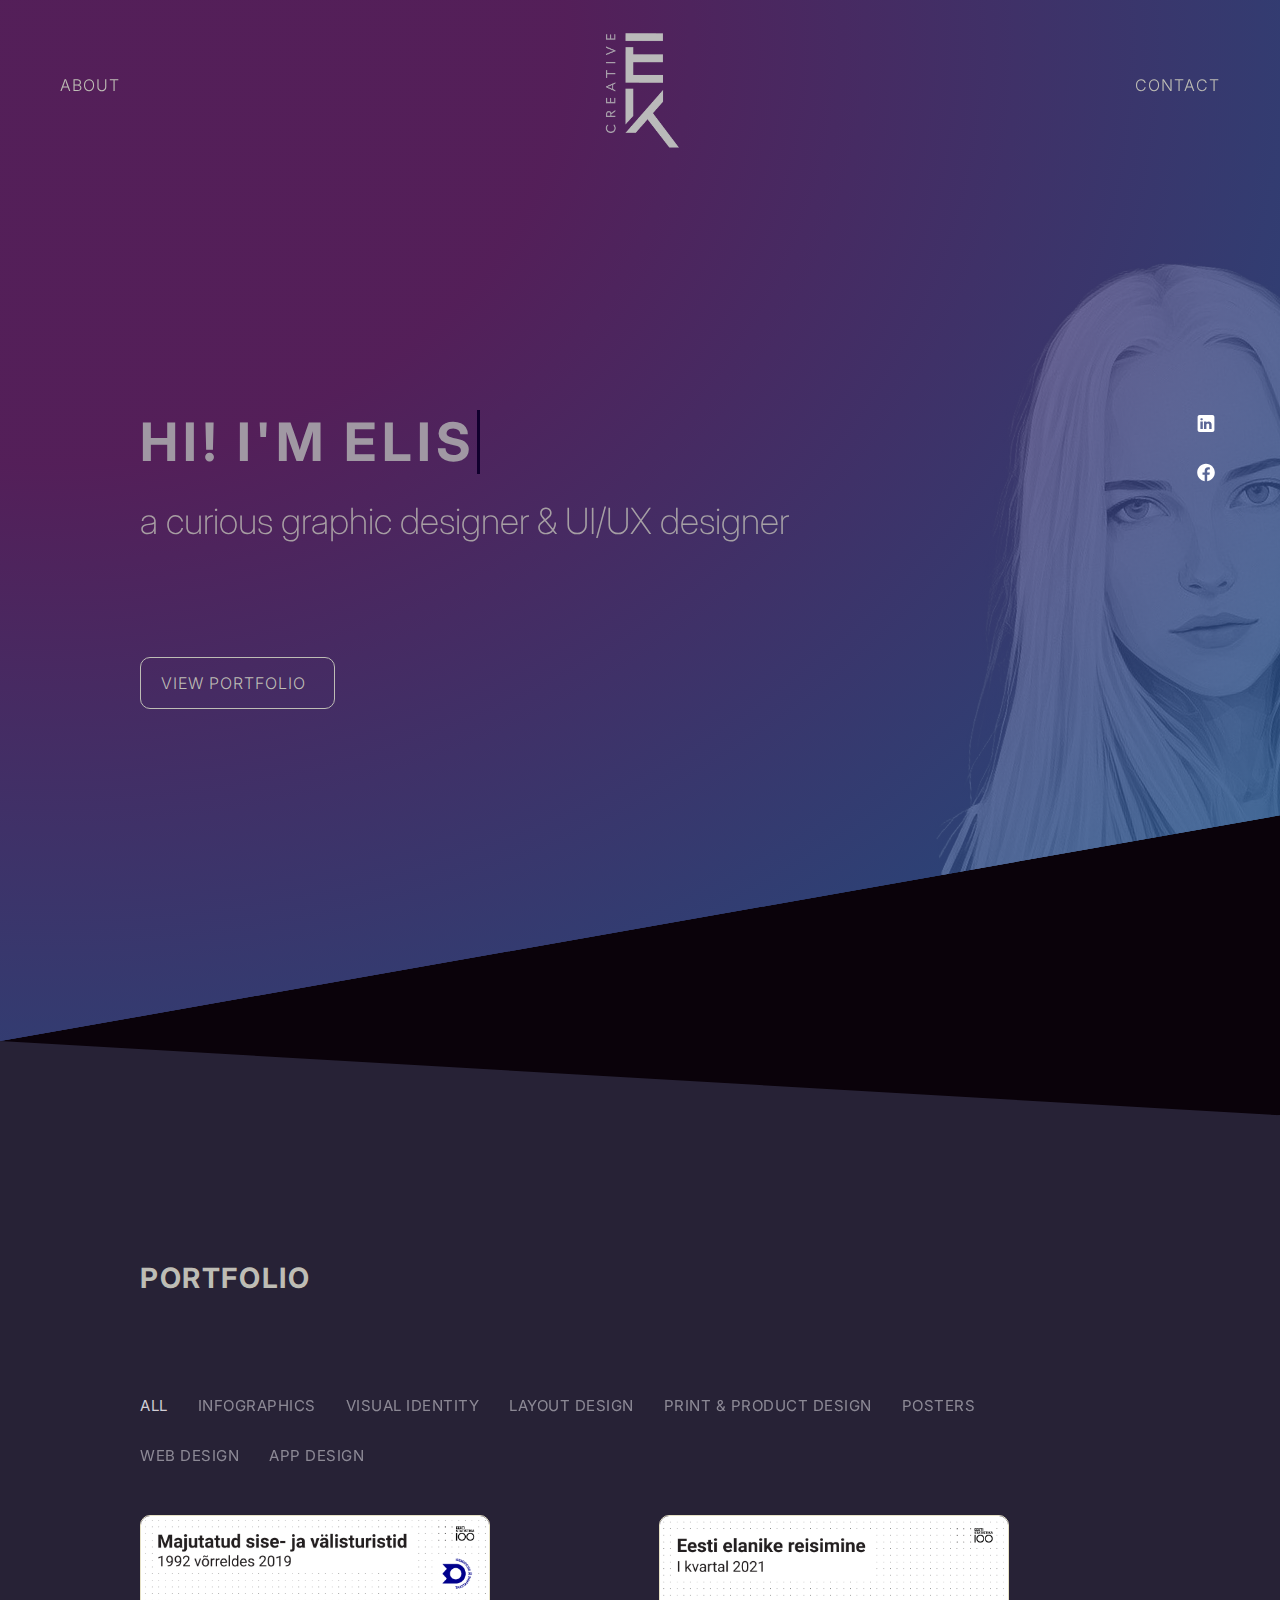
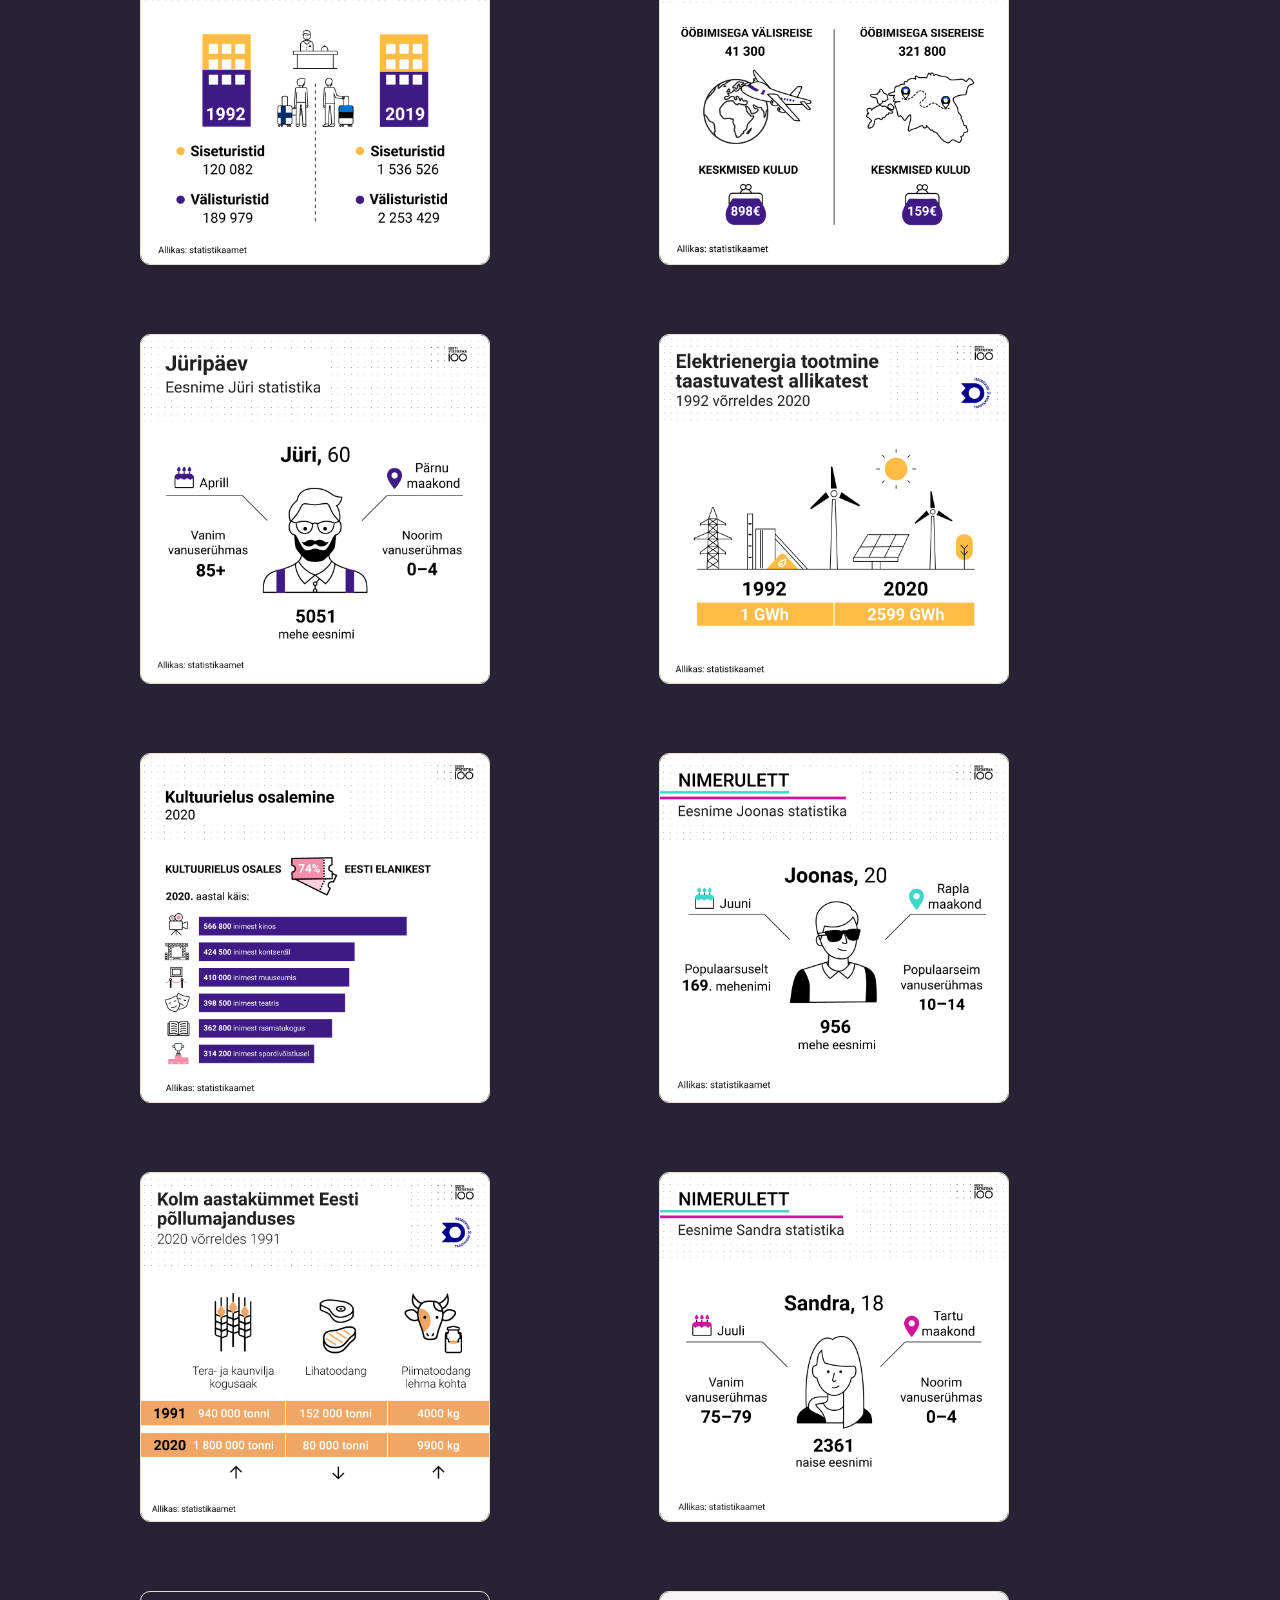
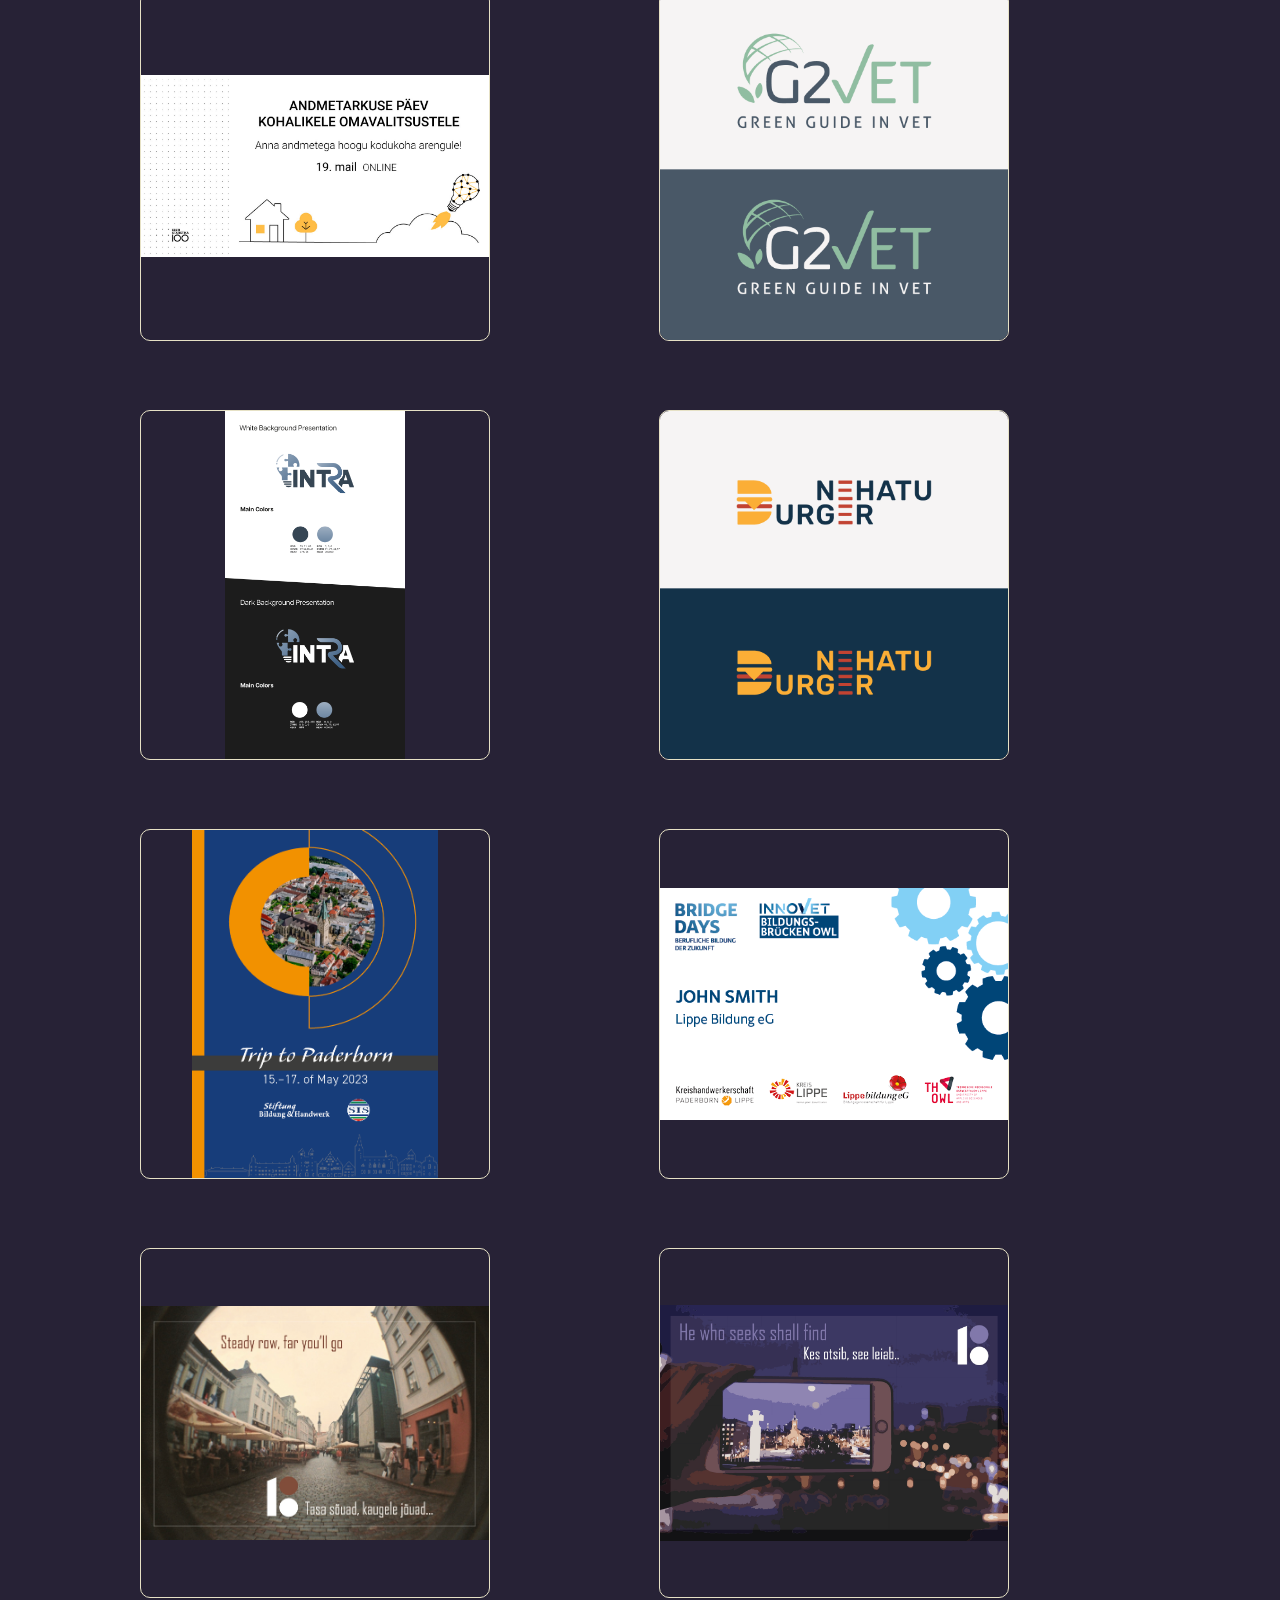
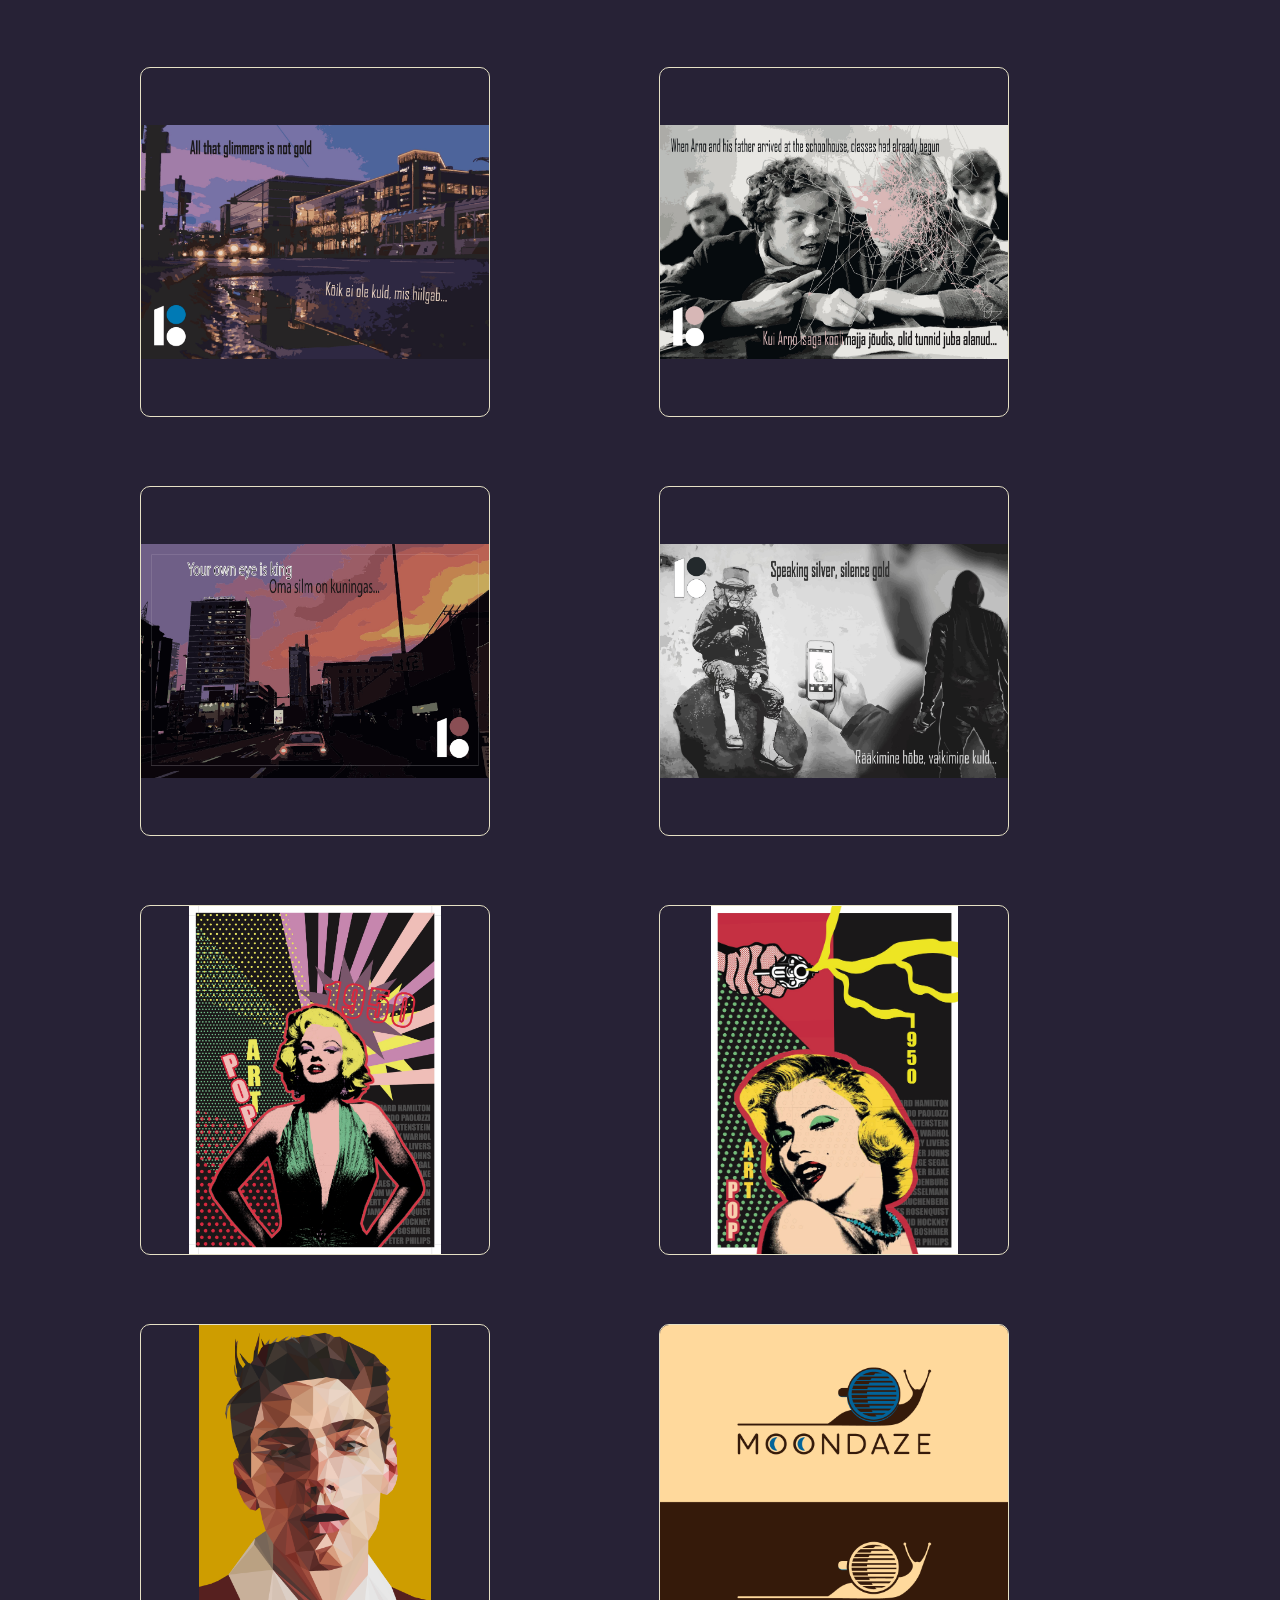
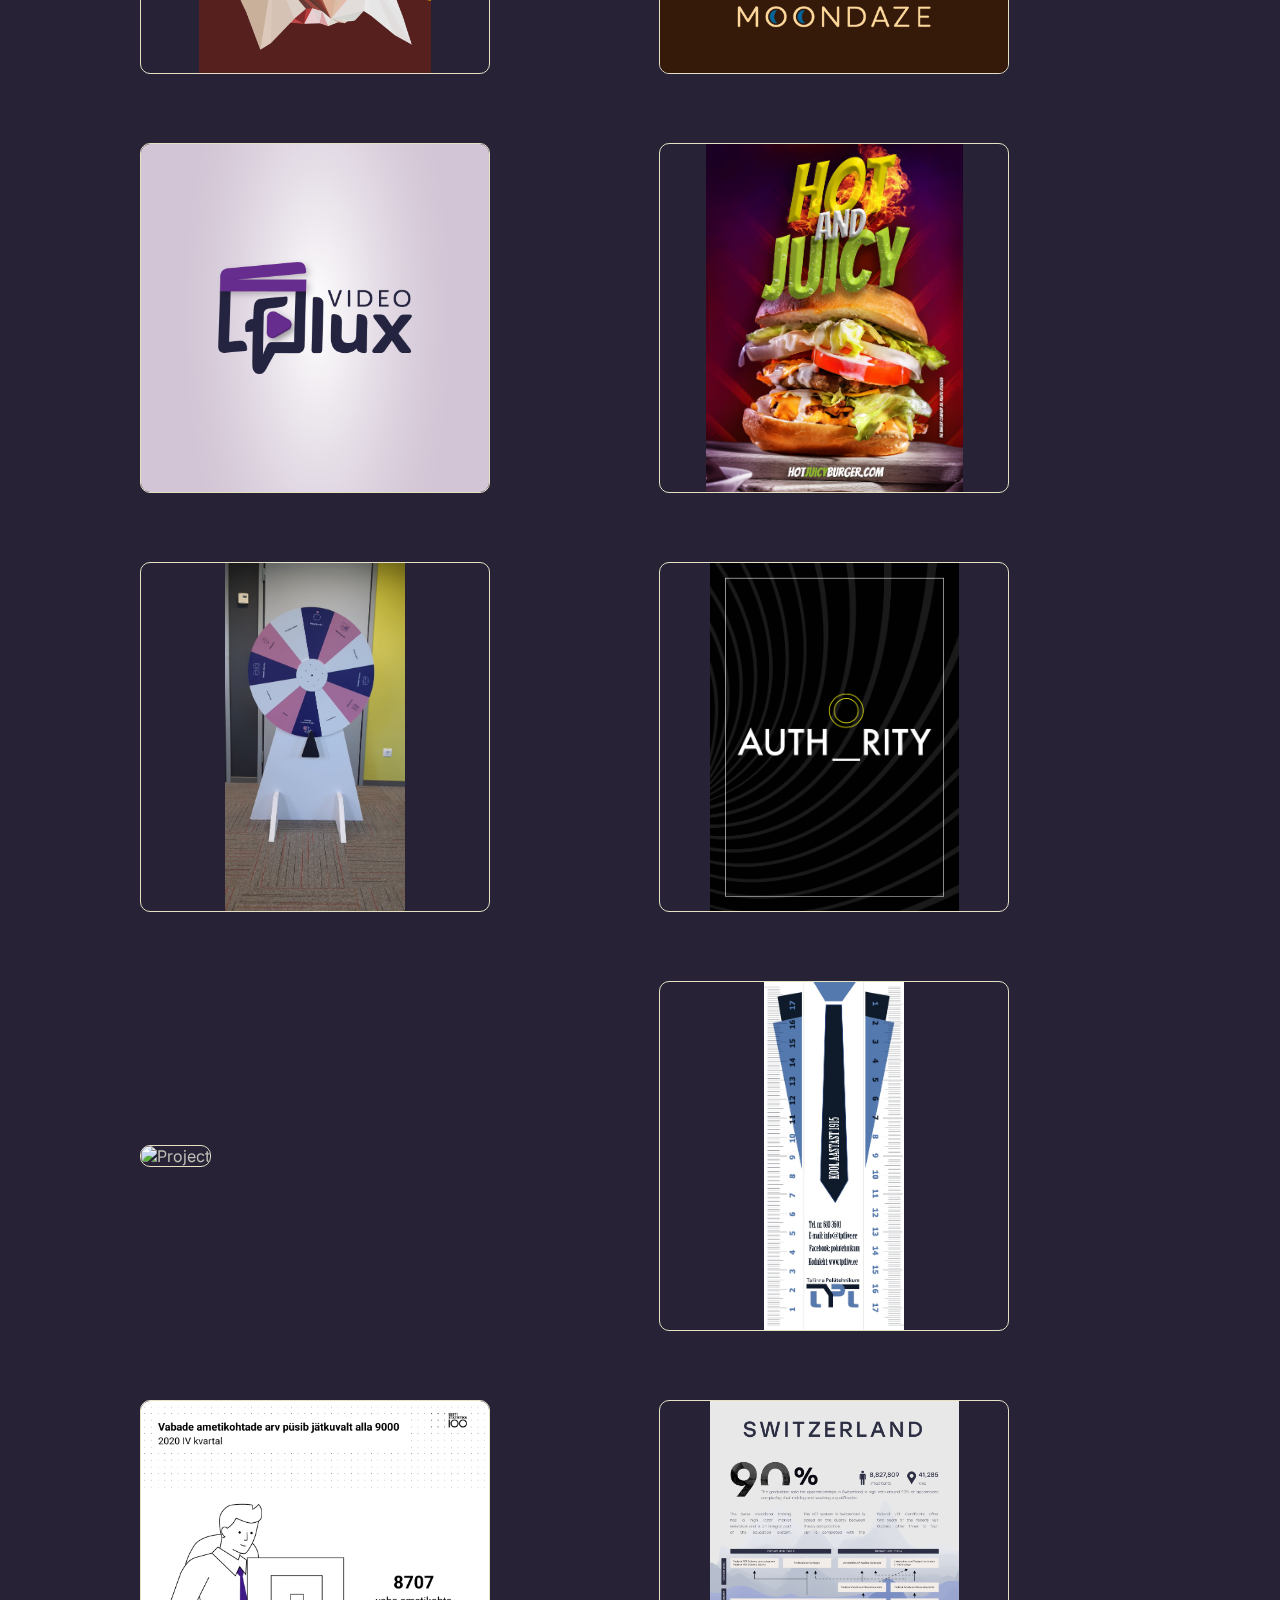
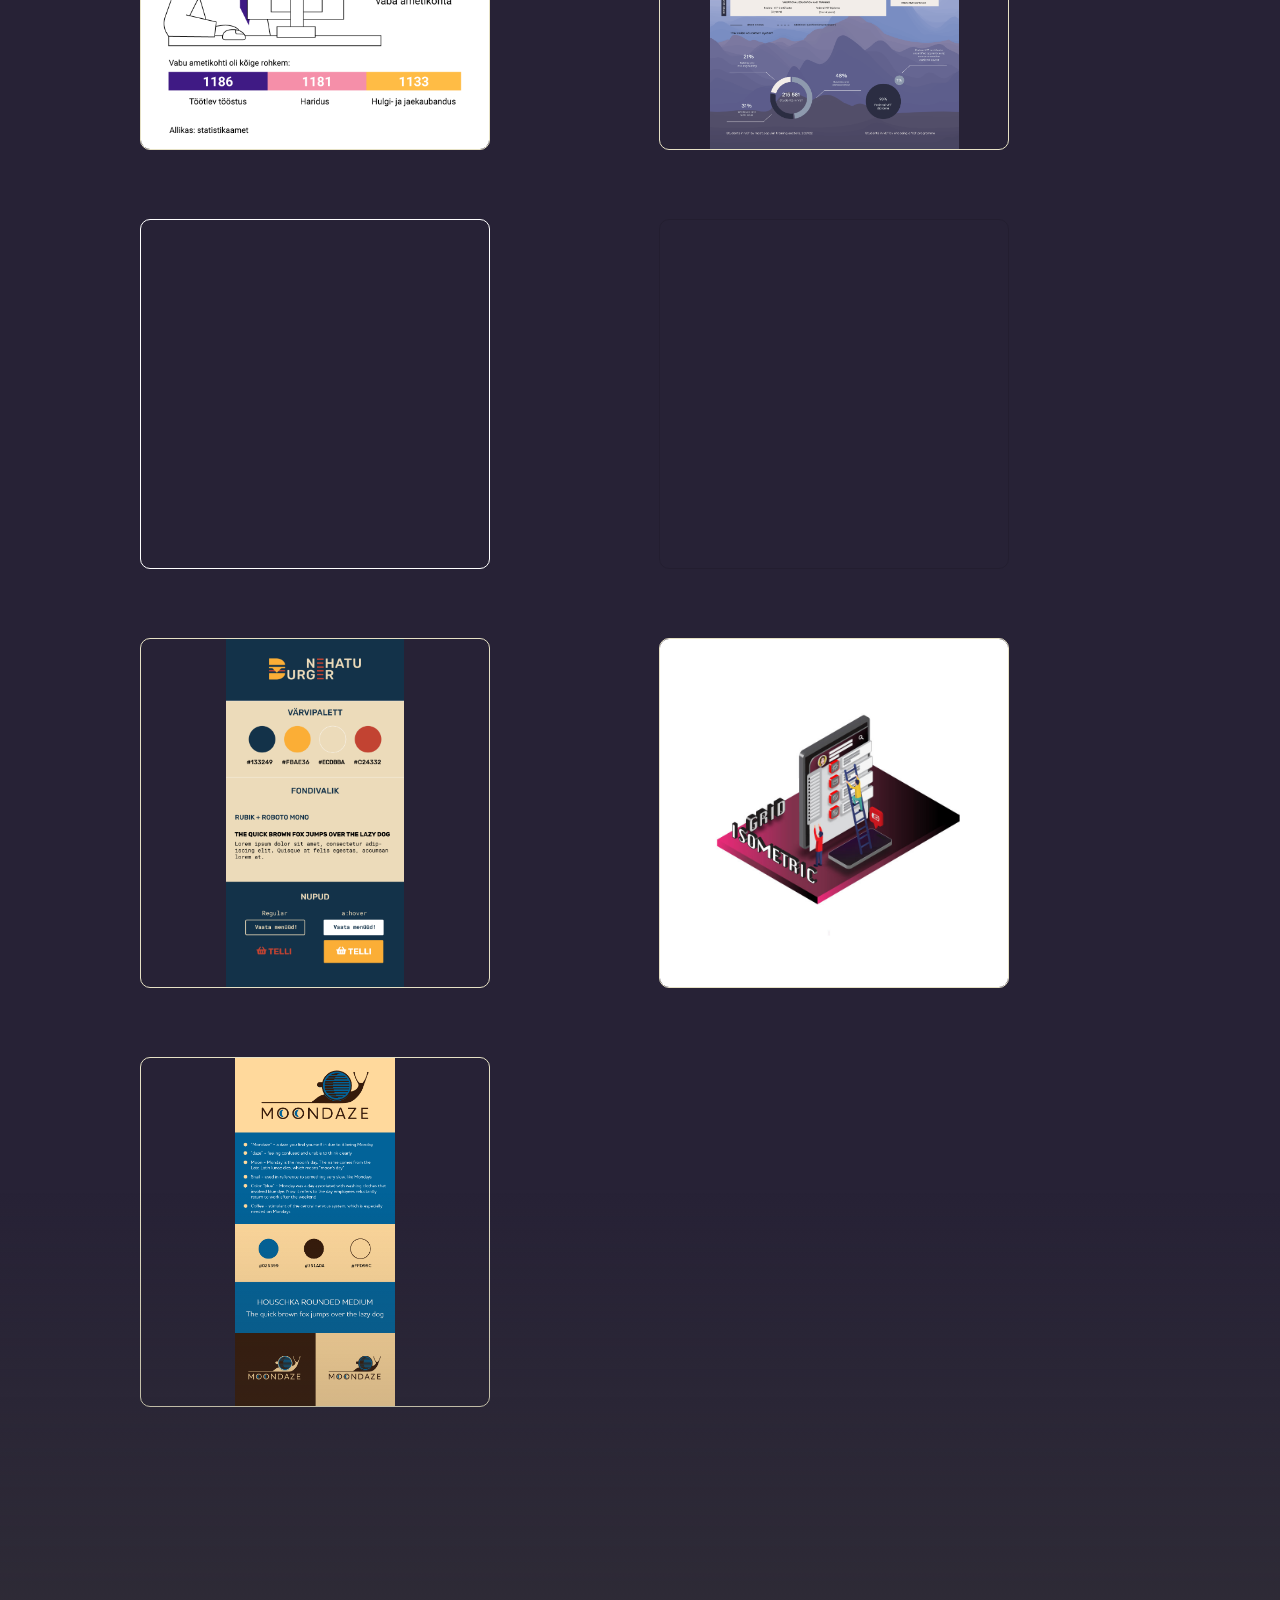
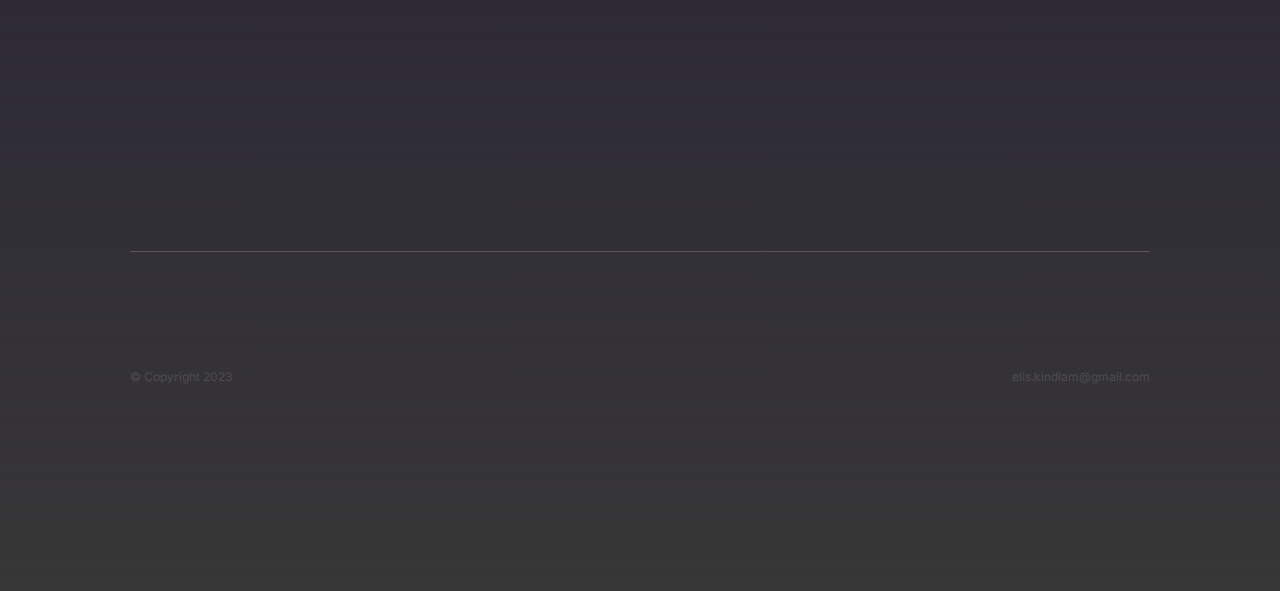
==== commit 2768b933: "eight" ====
--- a/index.html
+++ b/index.html
@@ -1,7 +1 @@
-<!DOCTYPE html><html lang="en"><head><meta charset="UTF-8"><meta http-equiv="X-UA-Compatible" content="IE=edge"><meta name="viewport" content="width=device-width,initial-scale=1"><!-- Favicon --><link rel="icon" href="img/favicon.png"><!-- Google Fonts --><link rel="preconnect" href="https://fonts.googleapis.com"><link rel="preconnect" href="https://fonts.gstatic.com" crossorigin><link href="https://fonts.googleapis.com/css2?family=Bebas+Neue&family=Inter:wght@100;200;300;400;500&display=swap" rel="stylesheet"><!-- Font Awesome Icons --><link rel="stylesheet" href="https://cdnjs.cloudflare.com/ajax/libs/font-awesome/6.4.0/css/all.min.css" integrity="sha512-iecdLmaskl7CVkqkXNQ/ZH/XLlvWZOJyj7Yy7tcenmpD1ypASozpmT/E0iPtmFIB46ZmdtAc9eNBvH0H/ZpiBw==" crossorigin="anonymous" referrerpolicy="no-referrer"><!-- CSS stylesheet --><link rel="stylesheet" href="styles.css"><!-- Lightbox CSS --><link rel="stylesheet" href="lightbox.css"><!-- JS link --><script src="script.js" defer="defer"></script><!-- Lightbox JS --><script src="lightbox-plus-jquery.js" defer="defer"></script><title>Elis' portfolio</title></head><body><div class="color"></div><div class="divider"></div><!-- BACK TO TOP --> <a href="#" class="to-top"><i class="fa-solid fa-arrow-up-long"></i></a><!-- NAV --><nav><a href="about.html" class="btn">About</a> <a href="index.html"><img class="personal-logo" alt="Personal logo" src="img/logo/Personal-logo1.png" width="120"> </a><a href="contact.html" class="btn">Contact</a></nav><img class="viewport-image" src="img/me/me.png" alt="" width="600px"><!-- HOME VIEWPORT --><main class="main-container"><header><section class="intro-text"><!--  <h1 class="first-heading">Hi, I'm Elis!</h1> --><div class="wrap"><div class="typewriter"><h1>Hi! I'm Elis</h1></div></div><p class="second-subheading">a curious graphic designer & UI/UX designer</p></section><button><a href="#work" class="portfolio-btn">View portfolio <i class="fa-solid fa-arrow-right-long fa-lg button-arrow"></i></a></button></header><!-- PORTFOLIO MENU --><section class="work" id="work"><h1 class="portfolio-heading">Portfolio</h1><div class="top"><ul class="filters"><li class="filter-item"><button class="filter-btn filter-btn--active">All</button></li><li class="filter-item"><button class="filter-btn">Infographics</button></li><li class="filter-item"><button class="filter-btn">Visual Identity</button></li><li class="filter-item"><button class="filter-btn">Layout Design</button></li><li class="filter-item"><button class="filter-btn">Print & product design</button></li><li class="filter-item"><button class="filter-btn">Posters</button></li><li class="filter-item"><button class="filter-btn">Web design</button></li><li class="filter-item"><button class="filter-btn">App design</button></li></ul></div><!-- PORTFOLIO GRID --><section class="container"><section class="gallery"><div class="project"><a href="img/Portfolio images/stat/Turism-FB.png" data-lightbox="portfolio" data-title="Infographic for Statistics Estonia, 2021"><img src="img/Portfolio images/stat/Turism-FB.png" alt="Project" width="350px" height="350px"></a></div><div class="project"><a href="img/Portfolio images/stat/Reisimise-uudis-FB.png" data-lightbox="portfolio" data-title="Infographic for Statistics Estonia, 2021"><img src="img/Portfolio images/stat/Reisimise-uudis-FB.png" alt="Project" width="350px" height="350px"></a></div><div class="project"><a href="img/Portfolio images/stat/Keskmine-Jüri-FB.png" data-lightbox="portfolio" data-title="Infographic for Statistics Estonia, 2021"><img src="img/Portfolio images/stat/Keskmine-Jüri-FB.png" alt="Project" width="350px" height="350px"></a></div><div class="project"><a href="img/Portfolio images/stat/Energia-tootmine-FB.png" data-lightbox="portfolio" data-title="Infographic for Statistics Estonia, 2021"><img src="img/Portfolio images/stat/Energia-tootmine-FB.png" alt="Project" width="350px" height="350px"></a></div><div class="project"><a href="img/Portfolio images/stat/Kultuurielus-osalemine-FB-1.png" data-lightbox="portfolio" data-title="Infographic for Statistics Estonia, 2021"><img src="img/Portfolio images/stat/Kultuurielus-osalemine-FB-1.png" alt="Project" width="350px" height="350px"></a></div><div class="project"><a href="img/Portfolio images/stat/Nimerulett-Joonas-FB.png" data-lightbox="portfolio" data-title="Infographic for Statistics Estonia, 2021"><img src="img/Portfolio images/stat/Nimerulett-Joonas-FB.png" alt="Project" width="350px" height="350px"></a></div><div class="project"><a href="img/Portfolio images/stat/EVTI30-pollumajandus-FB-nooltega.jpg" data-lightbox="portfolio" data-title="Infographic for Statistics Estonia, 2021"><img src="img/Portfolio images/stat/EVTI30-pollumajandus-FB-nooltega.jpg" alt="Project" width="350px" height="350px"></a></div><div class="project"><a href="img/Portfolio images/stat/Nimerulett-Sandra-FB.png" data-lightbox="portfolio" data-title="Infographic for Statistics Estonia, 2021"><img src="img/Portfolio images/stat/Nimerulett-Sandra-FB.png" alt="Project" width="350px" height="350px"></a></div><div class="project"><a href="img/Portfolio images/stat/Twitter.jpg" data-lightbox="portfolio" data-title="Infographic for Statistics Estonia, 2021"><img src="img/Portfolio images/stat/Twitter.jpg" alt="Project" width="350px" height="350px"></a></div><div class="project"><a href="img/Portfolio images/Visual Identity/g2vet-logo.png" data-lightbox="portfolio" data-title="Logo for G2VET project, Stiftung & Bildung Handwerk, 2023"><img src="img/Portfolio images/Visual Identity/g2vet-logo.png" alt="Project" width="350px" height="350px"></a></div><div class="project"><a href="img/Portfolio images/Visual Identity/INTRA-logo.png" data-lightbox="portfolio" data-title="Logo for INTRA project, Stiftung & Bildung Handwerk, 2022"><img src="img/Portfolio images/Visual Identity/INTRA-logo.png" alt="Project" width="350px" height="350px"></a></div><div class="project"><a href="img/Portfolio images/Visual Identity/nehatu-burger-logo.png" data-lightbox="portfolio" data-title="Logo for Nehatu Burger, school exam, Tallinn Polytechnic school, 2021"><img src="img/Portfolio images/Visual Identity/nehatu-burger-logo.png" alt="Project" width="350px" height="350px"></a></div><div class="project"><a href="img/Portfolio images/Layout Design/Paderborn information separate pages.png" data-lightbox="portfolio" data-title="Layout design for SIS & SBH school visit, Stiftung & Bildung Handwerk, 2022"><img src="img/Portfolio images/Layout Design/Paderborn information separate pages.png" alt="Project" width="350px" height="350px"></a></div><div class="project"><a href="img/Portfolio images/print assets/nametag.png" data-lightbox="portfolio" data-title="Nametag design for Bridge Days, Stiftung & Bildung Handwerk, 2023"><img src="img/Portfolio images/print assets/nametag.png" alt="Project" width="350px" height="350px"></a></div><div class="project"><a href="img/Portfolio images/print assets/Untitled.jpg" data-lightbox="portfolio" data-title="EV100 postcard design, Tallinn Polytechnic school, 2020"><img src="img/Portfolio images/print assets/Untitled.jpg" alt="Project" width="350px" height="350px"></a></div><div class="project"><a href="img/Portfolio images/print assets/Untitled1.jpg" data-lightbox="portfolio" data-title="EV100 postcard design, Tallinn Polytechnic school, 2020"><img src="img/Portfolio images/print assets/Untitled1.jpg" alt="Project" width="350px" height="350px"></a></div><div class="project"><a href="img/Portfolio images/print assets/Untitled2.jpg" data-lightbox="portfolio" data-title="EV100 postcard design, Tallinn Polytechnic school, 2020"><img src="img/Portfolio images/print assets/Untitled2.jpg" alt="Project" width="350px" height="350px"></a></div><div class="project"><a href="img/Portfolio images/print assets/Untitled3.jpg" data-lightbox="portfolio" data-title="EV100 postcard design, Tallinn Polytechnic school, 2020"><img src="img/Portfolio images/print assets/Untitled3.jpg" alt="Project" width="350px" height="350px"></a></div><div class="project"><a href="img/Portfolio images/print assets/Untitled4.jpg" data-lightbox="portfolio" data-title="EV100 postcard design, Tallinn Polytechnic school, 2020"><img src="img/Portfolio images/print assets/Untitled4.jpg" alt="Project" width="350px" height="350px"></a></div><div class="project"><a href="img/Portfolio images/print assets/Untitled5.jpg" data-lightbox="portfolio" data-title="EV100 postcard design, Tallinn Polytechnic school, 2020"><img src="img/Portfolio images/print assets/Untitled5.jpg" alt="Project" width="350px" height="350px"></a></div><div class="project"><a href="img/Portfolio images/Posters/Poster popart.jpg" data-lightbox="portfolio" data-title="Popart poster, Tallinn Polytechnic school, 2020"><img src="img/Portfolio images/Posters/Poster popart.jpg" alt="Project" width="350px" height="350px"></a></div><div class="project"><a href="img/Portfolio images/Posters/Poster popart2.jpg" data-lightbox="portfolio" data-title="Popart poster, Tallinn Polytechnic school, 2020"><img src="img/Portfolio images/Posters/Poster popart2.jpg" alt="Project" width="350px" height="350px"></a></div><div class="project"><a href="img/Portfolio images/Posters/Low_poly.png" data-lightbox="portfolio" data-title="Low poly poster, Kuressaare Regional Training Centre, 2022"><img src="img/Portfolio images/Posters/Low_poly.png" alt="Project" width="350px" height="350px"></a></div><div class="project"><a href="img/Portfolio images/Visual Identity/Moondaze-logo.png" data-lightbox="portfolio" data-title="Logo about Monday, Kuressaare Regional Training Centre, 2022"><img src="img/Portfolio images/Visual Identity/Moondaze-logo.png" alt="Project" width="350px" height="350px"></a></div><div class="project"><a href="img/Portfolio images/Visual Identity/flux-logo.png" data-lightbox="portfolio" data-title="Logo for Flux app, Udemy project, 2022"><img src="img/Portfolio images/Visual Identity/flux-logo.png" alt="Project" width="350px" height="350px"></a></div><div class="project"><a href="img/Portfolio images/Posters/valmis töö veebi.jpg" data-lightbox="portfolio" data-title="Poster for a burger company, Udemy project, 2022"><img src="img/Portfolio images/Posters/valmis töö veebi.jpg" alt="Project" width="350px" height="350px"></a></div><div class="project"><a href="img/Portfolio images/print assets/loosiratas-3.jpeg" data-lightbox="portfolio" data-title="Lottery wheel design for Statistics Estonia, 2021"><img src="img/Portfolio images/print assets/loosiratas-3.jpeg" alt="Project" width="350px" height="350px"></a></div><div class="project"><a href="img/Portfolio images/Posters/typo poster.jpg" data-lightbox="portfolio" data-title="Typography poster, personal project, 2021"><img src="img/Portfolio images/Posters/typo poster.jpg" alt="Project" width="350px" height="350px"></a></div><div class="project"><a href="img/Portfolio images/ui:ux/web mockup.png" data-lightbox="portfolio" data-title="G2VET website design, Stiftung & Bildung Handwerk, 2023"><img src="img/Portfolio images/ui:ux/web mockup.png" alt="Project" width="350px" height="350px"></a></div><div class="project"><a href="img/Portfolio images/print assets/joonlaud.jpg" data-lightbox="portfolio" data-title="Ruler design for school, Tallinn Polytechnic school, 2020"><img src="img/Portfolio images/print assets/joonlaud.jpg" alt="Project" width="350px" height="350px"></a></div><div class="project"><a href="img/Portfolio images/stat/Vabad-ametikohad-Facebook.png" data-lightbox="portfolio" data-title="Ruler design for school, Tallinn Polytechnic school, 2020"><img src="img/Portfolio images/stat/Vabad-ametikohad-Facebook.png" alt="Project" width="350px" height="350px"></a></div><div class="project"><a href="img/Portfolio images/Posters/switzerland.png" data-lightbox="portfolio" data-title="Wall poster design for Stiftung & Bildung Handwerk foundation corridor, 2023"><img src="img/Portfolio images/Posters/switzerland.png" alt="Project" width="350px" height="350px"></a></div><div class="project"><iframe id="g2vet-pdf" src="img/Portfolio images/Visual Identity/G2VET brand guidelines.pdf" frameborder="0" width="350px" height="350px"></iframe></div><!--
-                    <div class="project">
-                        <iframe style="border: 1px solid white; border-radius: 10px;" width="350" height="350"
-                            src="https://www.figma.com/embed?embed_host=share&url=https%3A%2F%2Fwww.figma.com%2Fproto%2Fvn8XmMlmkXJHiH5BMpXQxA%2FDrop'N'Trip%3Fnode-id%3D189-103%26scaling%3Dscale-down%26page-id%3D0%253A1%26starting-point-node-id%3D189%253A103%26show-proto-sidebar%3D1"
-                            allowfullscreen width="350px" height="350px"></iframe>
-                    </div>
-                    --><div class="project"><a href="img/Portfolio images/Visual Identity/Nehatu_Stiilileht.png" data-lightbox="portfolio" data-title="Nehatu burger style guide, school exam project, 2021"><img src="img/Portfolio images/Visual Identity/Nehatu_Stiilileht.png" alt="Project" width="350px" height="350px"></a></div><div class="project"><a href="img/Portfolio images/isometric-grid.jpg" data-lightbox="portfolio" data-title="Isometric grid, personal project, 2021"><img src="img/Portfolio images/isometric-grid.jpg" alt="Project" width="350px" height="350px"></a></div><div class="project"><a href="img/Portfolio images/Visual Identity/Style-guide-moondaze.png" data-lightbox="portfolio" data-title="Isometric grid, personal project, 2021"><img src="img/Portfolio images/Visual Identity/Style-guide-moondaze.png" alt="Project" width="350px" height="350px"></a></div></section></section></section><!-- LINKS --><ul class="links"><li class="link-item"><a href="https://www.linkedin.com/in/elis-kindlam-05995a250/" class="link" target="_blank"><img class="link-img" src="img/icons/icons8-linkedin-white.svg" alt="LinkedIn"></a></li><li class="link-item"><a href="https://www.facebook.com/elis.kindlam/" class="link" target="_blank"><img class="link-img" src="img/icons/icons8-facebook-white.svg" alt="Facebook"></a></li></ul><!--FOOTER --><footer class="footer"><small class="copyright">&copy; Copyright 2023</small> <a href="mailto:elis.kindlam@gmail.com" class="email">elis.kindlam@gmail.com</a></footer></main><div class="fade"></div></body></html>+<!DOCTYPE html><html lang="en"><head><meta charset="UTF-8"><meta http-equiv="X-UA-Compatible" content="IE=edge"><meta name="viewport" content="width=device-width,initial-scale=1"><!-- Favicon --><link rel="icon" href="img/favicon.png"><!-- Google Fonts --><link rel="preconnect" href="https://fonts.googleapis.com"><link rel="preconnect" href="https://fonts.gstatic.com" crossorigin><link href="https://fonts.googleapis.com/css2?family=Bebas+Neue&family=Inter:wght@100;200;300;400;500&display=swap" rel="stylesheet"><!-- Font Awesome Icons --><link rel="stylesheet" href="https://cdnjs.cloudflare.com/ajax/libs/font-awesome/6.4.0/css/all.min.css" integrity="sha512-iecdLmaskl7CVkqkXNQ/ZH/XLlvWZOJyj7Yy7tcenmpD1ypASozpmT/E0iPtmFIB46ZmdtAc9eNBvH0H/ZpiBw==" crossorigin="anonymous" referrerpolicy="no-referrer"><!-- CSS stylesheet --><link rel="stylesheet" href="styles.css"><!-- Lightbox CSS --><link rel="stylesheet" href="lightbox.css"><!-- JS link --><script src="script.js" defer="defer"></script><!-- Lightbox JS --><script src="lightbox-plus-jquery.js" defer="defer"></script><title>Elis' portfolio</title></head><body><div class="color"></div><div class="divider"></div><!-- BACK TO TOP --> <a href="#" class="to-top"><i class="fa-solid fa-arrow-up-long"></i></a><!-- NAV --><nav><a href="about.html" class="btn">About</a> <a href="index.html"><img class="personal-logo" alt="Personal logo" src="img/logo/Personal-logo1.png" width="120"> </a><a href="contact.html" class="btn">Contact</a></nav><img class="viewport-image" src="img/me/me.png" alt="" width="600px"><!-- HOME VIEWPORT --><main class="main-container"><header><section class="intro-text"><!--  <h1 class="first-heading">Hi, I'm Elis!</h1> --><div class="wrap"><div class="typewriter"><h1>Hi! I'm Elis</h1></div></div><p class="second-subheading">a curious graphic designer & UI/UX designer</p></section><button><a href="#work" class="portfolio-btn">View portfolio <i class="fa-solid fa-arrow-right-long fa-lg button-arrow"></i></a></button></header><!-- PORTFOLIO MENU --><section class="work" id="work"><h1 class="portfolio-heading">Portfolio</h1><div class="top"><ul class="filters"><li class="filter-item"><button class="filter-btn filter-btn--active">All</button></li><li class="filter-item"><button class="filter-btn">Infographics</button></li><li class="filter-item"><button class="filter-btn">Visual Identity</button></li><li class="filter-item"><button class="filter-btn">Layout Design</button></li><li class="filter-item"><button class="filter-btn">Print & product design</button></li><li class="filter-item"><button class="filter-btn">Posters</button></li><li class="filter-item"><button class="filter-btn">Web design</button></li><li class="filter-item"><button class="filter-btn">App design</button></li></ul></div><!-- PORTFOLIO GRID --><section class="container"><section class="gallery"><div class="project"><a href="img/Portfolio images/stat/Turism-FB.png" data-lightbox="portfolio" data-title="Infographic for Statistics Estonia, 2021"><img src="img/Portfolio images/stat/Turism-FB.png" alt="Project" width="350px" height="350px"></a></div><div class="project"><a href="img/Portfolio images/stat/Reisimise-uudis-FB.png" data-lightbox="portfolio" data-title="Infographic for Statistics Estonia, 2021"><img src="img/Portfolio images/stat/Reisimise-uudis-FB.png" alt="Project" width="350px" height="350px"></a></div><div class="project"><a href="img/Portfolio images/stat/Keskmine-Jüri-FB.png" data-lightbox="portfolio" data-title="Infographic for Statistics Estonia, 2021"><img src="img/Portfolio images/stat/Keskmine-Jüri-FB.png" alt="Project" width="350px" height="350px"></a></div><div class="project"><a href="img/Portfolio images/stat/Energia-tootmine-FB.png" data-lightbox="portfolio" data-title="Infographic for Statistics Estonia, 2021"><img src="img/Portfolio images/stat/Energia-tootmine-FB.png" alt="Project" width="350px" height="350px"></a></div><div class="project"><a href="img/Portfolio images/stat/Kultuurielus-osalemine-FB-1.png" data-lightbox="portfolio" data-title="Infographic for Statistics Estonia, 2021"><img src="img/Portfolio images/stat/Kultuurielus-osalemine-FB-1.png" alt="Project" width="350px" height="350px"></a></div><div class="project"><a href="img/Portfolio images/stat/Nimerulett-Joonas-FB.png" data-lightbox="portfolio" data-title="Infographic for Statistics Estonia, 2021"><img src="img/Portfolio images/stat/Nimerulett-Joonas-FB.png" alt="Project" width="350px" height="350px"></a></div><div class="project"><a href="img/Portfolio images/stat/EVTI30-pollumajandus-FB-nooltega.jpg" data-lightbox="portfolio" data-title="Infographic for Statistics Estonia, 2021"><img src="img/Portfolio images/stat/EVTI30-pollumajandus-FB-nooltega.jpg" alt="Project" width="350px" height="350px"></a></div><div class="project"><a href="img/Portfolio images/stat/Nimerulett-Sandra-FB.png" data-lightbox="portfolio" data-title="Infographic for Statistics Estonia, 2021"><img src="img/Portfolio images/stat/Nimerulett-Sandra-FB.png" alt="Project" width="350px" height="350px"></a></div><div class="project"><a href="img/Portfolio images/stat/Twitter.jpg" data-lightbox="portfolio" data-title="Infographic for Statistics Estonia, 2021"><img src="img/Portfolio images/stat/Twitter.jpg" alt="Project" width="350px" height="350px"></a></div><div class="project"><a href="img/Portfolio images/Visual Identity/g2vet-logo.png" data-lightbox="portfolio" data-title="Logo for G2VET project, Stiftung & Bildung Handwerk, 2023"><img src="img/Portfolio images/Visual Identity/g2vet-logo.png" alt="Project" width="350px" height="350px"></a></div><div class="project"><a href="img/Portfolio images/Visual Identity/INTRA-logo.png" data-lightbox="portfolio" data-title="Logo for INTRA project, Stiftung & Bildung Handwerk, 2022"><img src="img/Portfolio images/Visual Identity/INTRA-logo.png" alt="Project" width="350px" height="350px"></a></div><div class="project"><a href="img/Portfolio images/Visual Identity/nehatu-burger-logo.png" data-lightbox="portfolio" data-title="Logo for Nehatu Burger, school exam, Tallinn Polytechnic school, 2021"><img src="img/Portfolio images/Visual Identity/nehatu-burger-logo.png" alt="Project" width="350px" height="350px"></a></div><div class="project"><a href="img/Portfolio images/Layout Design/Paderborn_pdf.png" data-lightbox="portfolio" data-title="Layout design for SIS & SBH school visit, Stiftung & Bildung Handwerk, 2022"><img src="img/Portfolio images/Layout Design/Paderborn_pdf.png" alt="Project" width="350px" height="350px"></a></div><div class="project"><a href="img/Portfolio images/print assets/nametag.png" data-lightbox="portfolio" data-title="Nametag design for Bridge Days, Stiftung & Bildung Handwerk, 2023"><img src="img/Portfolio images/print assets/nametag.png" alt="Project" width="350px" height="350px"></a></div><div class="project"><a href="img/Portfolio images/print assets/postcard1.jpg" data-lightbox="portfolio" data-title="EV100 postcard design, Tallinn Polytechnic school, 2020"><img src="img/Portfolio images/print assets/postcard1.jpg" alt="Project" width="350px" height="350px"></a></div><div class="project"><a href="img/Portfolio images/print assets/postcard2.jpg" data-lightbox="portfolio" data-title="EV100 postcard design, Tallinn Polytechnic school, 2020"><img src="img/Portfolio images/print assets/postcard2.jpg" alt="Project" width="350px" height="350px"></a></div><div class="project"><a href="img/Portfolio images/print assets/postcard3.jpg" data-lightbox="portfolio" data-title="EV100 postcard design, Tallinn Polytechnic school, 2020"><img src="img/Portfolio images/print assets/postcard3.jpg" alt="Project" width="350px" height="350px"></a></div><div class="project"><a href="img/Portfolio images/print assets/postcard4.jpg" data-lightbox="portfolio" data-title="EV100 postcard design, Tallinn Polytechnic school, 2020"><img src="img/Portfolio images/print assets/postcard4.jpg" alt="Project" width="350px" height="350px"></a></div><div class="project"><a href="img/Portfolio images/print assets/postcard5.jpg" data-lightbox="portfolio" data-title="EV100 postcard design, Tallinn Polytechnic school, 2020"><img src="img/Portfolio images/print assets/postcard5.jpg" alt="Project" width="350px" height="350px"></a></div><div class="project"><a href="img/Portfolio images/print assets/postcard6.jpg" data-lightbox="portfolio" data-title="EV100 postcard design, Tallinn Polytechnic school, 2020"><img src="img/Portfolio images/print assets/postcard6.jpg" alt="Project" width="350px" height="350px"></a></div><div class="project"><a href="img/Portfolio images/Posters/Poster popart.jpg" data-lightbox="portfolio" data-title="Popart poster, Tallinn Polytechnic school, 2020"><img src="img/Portfolio images/Posters/Poster popart.jpg" alt="Project" width="350px" height="350px"></a></div><div class="project"><a href="img/Portfolio images/Posters/Poster popart2.jpg" data-lightbox="portfolio" data-title="Popart poster, Tallinn Polytechnic school, 2020"><img src="img/Portfolio images/Posters/Poster popart2.jpg" alt="Project" width="350px" height="350px"></a></div><div class="project"><a href="img/Portfolio images/Posters/Low_poly.png" data-lightbox="portfolio" data-title="Low poly poster, Kuressaare Regional Training Centre, 2022"><img src="img/Portfolio images/Posters/Low_poly.png" alt="Project" width="350px" height="350px"></a></div><div class="project"><a href="img/Portfolio images/Visual Identity/Moondaze-logo.png" data-lightbox="portfolio" data-title="Logo about Monday, Kuressaare Regional Training Centre, 2022"><img src="img/Portfolio images/Visual Identity/Moondaze-logo.png" alt="Project" width="350px" height="350px"></a></div><div class="project"><a href="img/Portfolio images/Visual Identity/flux-logo.png" data-lightbox="portfolio" data-title="Logo for Flux app, Udemy project, 2022"><img src="img/Portfolio images/Visual Identity/flux-logo.png" alt="Project" width="350px" height="350px"></a></div><div class="project"><a href="img/Portfolio images/Posters/burgeri-poster.jpg" data-lightbox="portfolio" data-title="Poster for a burger company, Udemy project, 2022"><img src="img/Portfolio images/Posters/burgeri-poster.jpg" alt="Project" width="350px" height="350px"></a></div><div class="project"><a href="img/Portfolio images/print assets/loosiratas-3.jpeg" data-lightbox="portfolio" data-title="Lottery wheel design for Statistics Estonia, 2021"><img src="img/Portfolio images/print assets/loosiratas-3.jpeg" alt="Project" width="350px" height="350px"></a></div><div class="project"><a href="img/Portfolio images/Posters/typo poster.jpg" data-lightbox="portfolio" data-title="Typography poster, personal project, 2021"><img src="img/Portfolio images/Posters/typo poster.jpg" alt="Project" width="350px" height="350px"></a></div><div class="project"><a href="img/Portfolio images/ui:ux/web mockup.png" data-lightbox="portfolio" data-title="G2VET website design, Stiftung & Bildung Handwerk, 2023"><img src="img/Portfolio images/ui:ux/web mockup.png" alt="Project" width="350px" height="350px"></a></div><div class="project"><a href="img/Portfolio images/print assets/joonlaud.jpg" data-lightbox="portfolio" data-title="Ruler design for school, Tallinn Polytechnic school, 2020"><img src="img/Portfolio images/print assets/joonlaud.jpg" alt="Project" width="350px" height="350px"></a></div><div class="project"><a href="img/Portfolio images/stat/Vabad-ametikohad-Facebook.png" data-lightbox="portfolio" data-title="Ruler design for school, Tallinn Polytechnic school, 2020"><img src="img/Portfolio images/stat/Vabad-ametikohad-Facebook.png" alt="Project" width="350px" height="350px"></a></div><div class="project"><a href="img/Portfolio images/Posters/switzerland.png" data-lightbox="portfolio" data-title="Wall poster design for Stiftung & Bildung Handwerk foundation corridor, 2023"><img src="img/Portfolio images/Posters/switzerland.png" alt="Project" width="350px" height="350px"></a></div><div class="project"><iframe id="g2vet-pdf" src="img/Portfolio images/Visual Identity/G2VET brand guidelines.pdf" frameborder="0" width="350px" height="350px"></iframe></div><div class="project"><iframe style="border: 1px solid rgba(0, 0, 0, 0.1);" width="800" height="450" src="https://www.figma.com/embed?embed_host=share&url=https%3A%2F%2Fwww.figma.com%2Fproto%2Fvn8XmMlmkXJHiH5BMpXQxA%2FDrop'N'Trip%3Fpage-id%3D0%253A1%26type%3Ddesign%26node-id%3D189-103%26viewport%3D383%252C20%252C0.13%26scaling%3Dscale-down%26starting-point-node-id%3D189%253A103" allowfullscreen></iframe></div><div class="project"><a href="img/Portfolio images/Visual Identity/Nehatu_Stiilileht.png" data-lightbox="portfolio" data-title="Nehatu burger style guide, school exam project, 2021"><img src="img/Portfolio images/Visual Identity/Nehatu_Stiilileht.png" alt="Project" width="350px" height="350px"></a></div><div class="project"><a href="img/Portfolio images/isometric-grid.jpg" data-lightbox="portfolio" data-title="Isometric grid, personal project, 2021"><img src="img/Portfolio images/isometric-grid.jpg" alt="Project" width="350px" height="350px"></a></div><div class="project"><a href="img/Portfolio images/Visual Identity/Style-guide-moondaze.png" data-lightbox="portfolio" data-title="Isometric grid, personal project, 2021"><img src="img/Portfolio images/Visual Identity/Style-guide-moondaze.png" alt="Project" width="350px" height="350px"></a></div></section></section></section><!-- LINKS --><ul class="links"><li class="link-item"><a href="https://www.linkedin.com/in/elis-kindlam-05995a250/" class="link" target="_blank"><img class="link-img" src="img/icons/icons8-linkedin-white.svg" alt="LinkedIn"></a></li><li class="link-item"><a href="https://www.facebook.com/elis.kindlam/" class="link" target="_blank"><img class="link-img" src="img/icons/icons8-facebook-white.svg" alt="Facebook"></a></li></ul><!--FOOTER --><footer class="footer"><small class="copyright">&copy; Copyright 2023</small> <a href="mailto:elis.kindlam@gmail.com" class="email">elis.kindlam@gmail.com</a></footer></main><div class="fade"></div></body></html>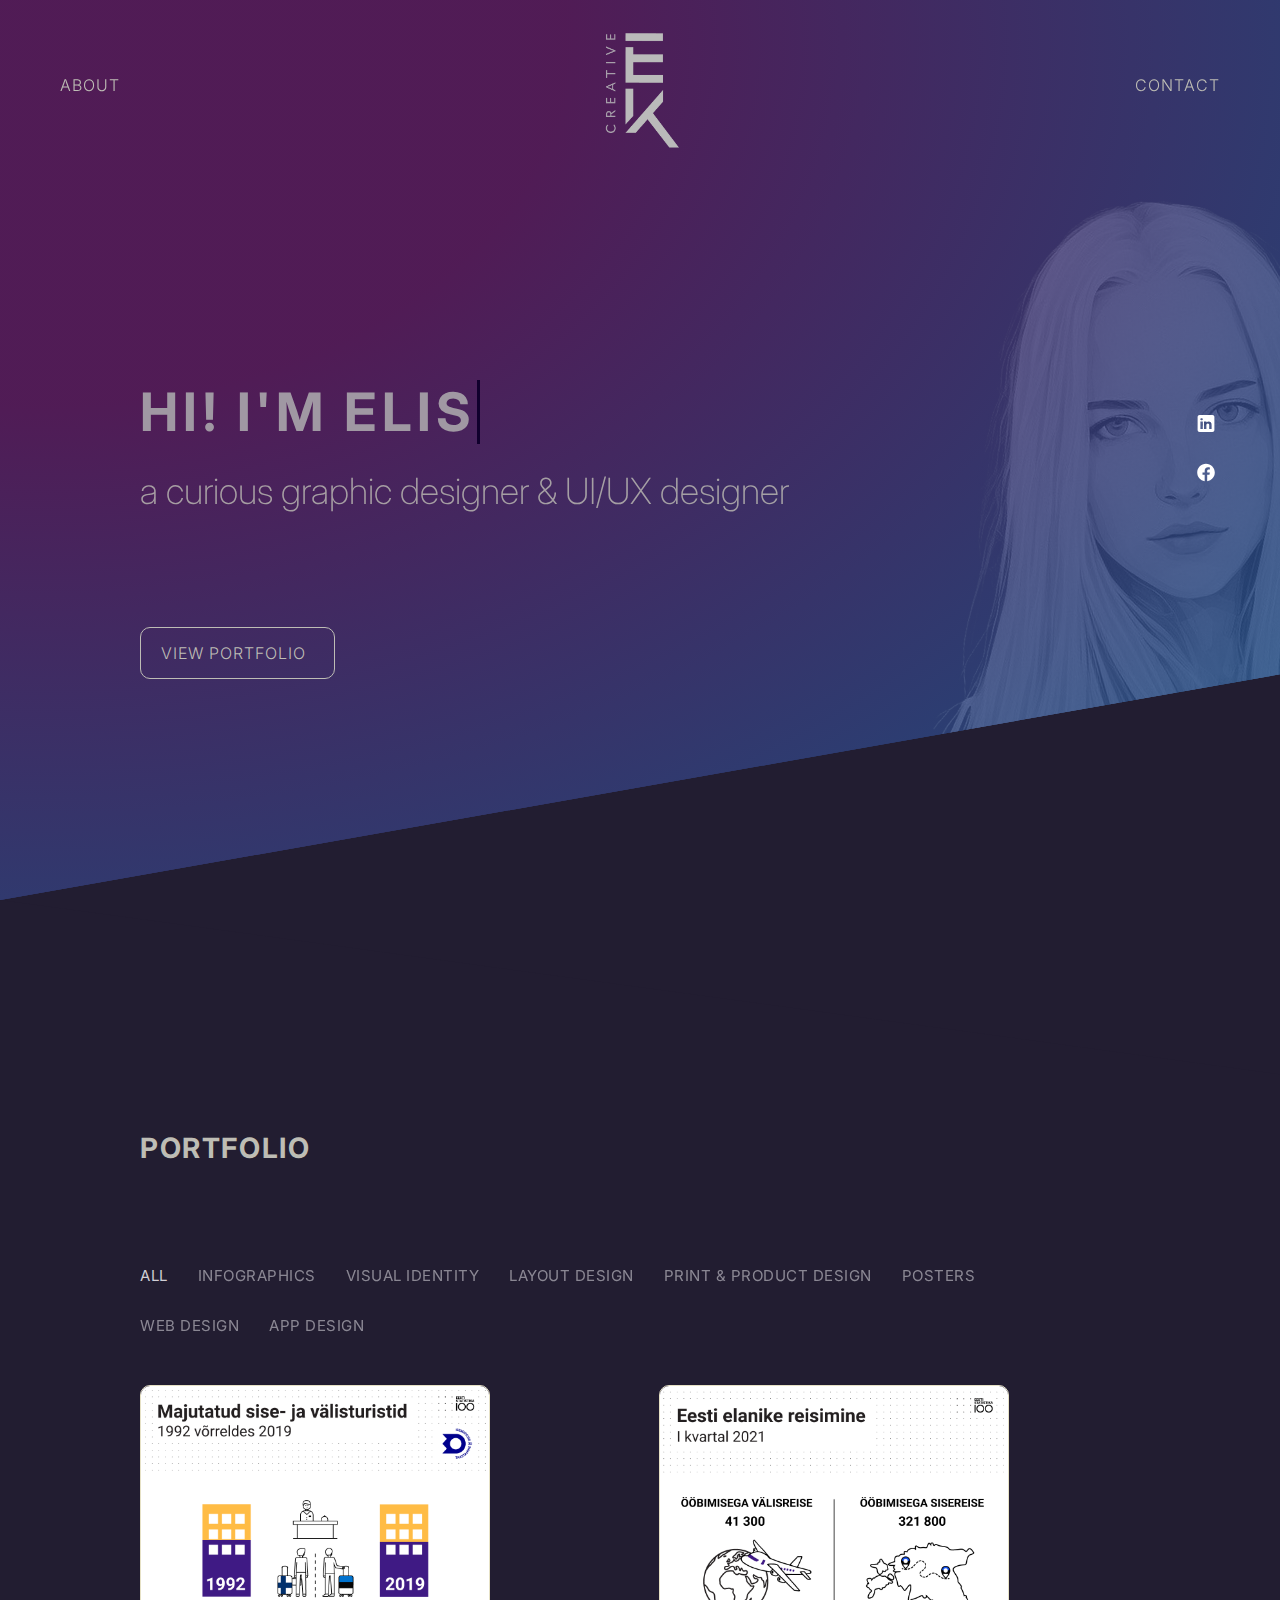
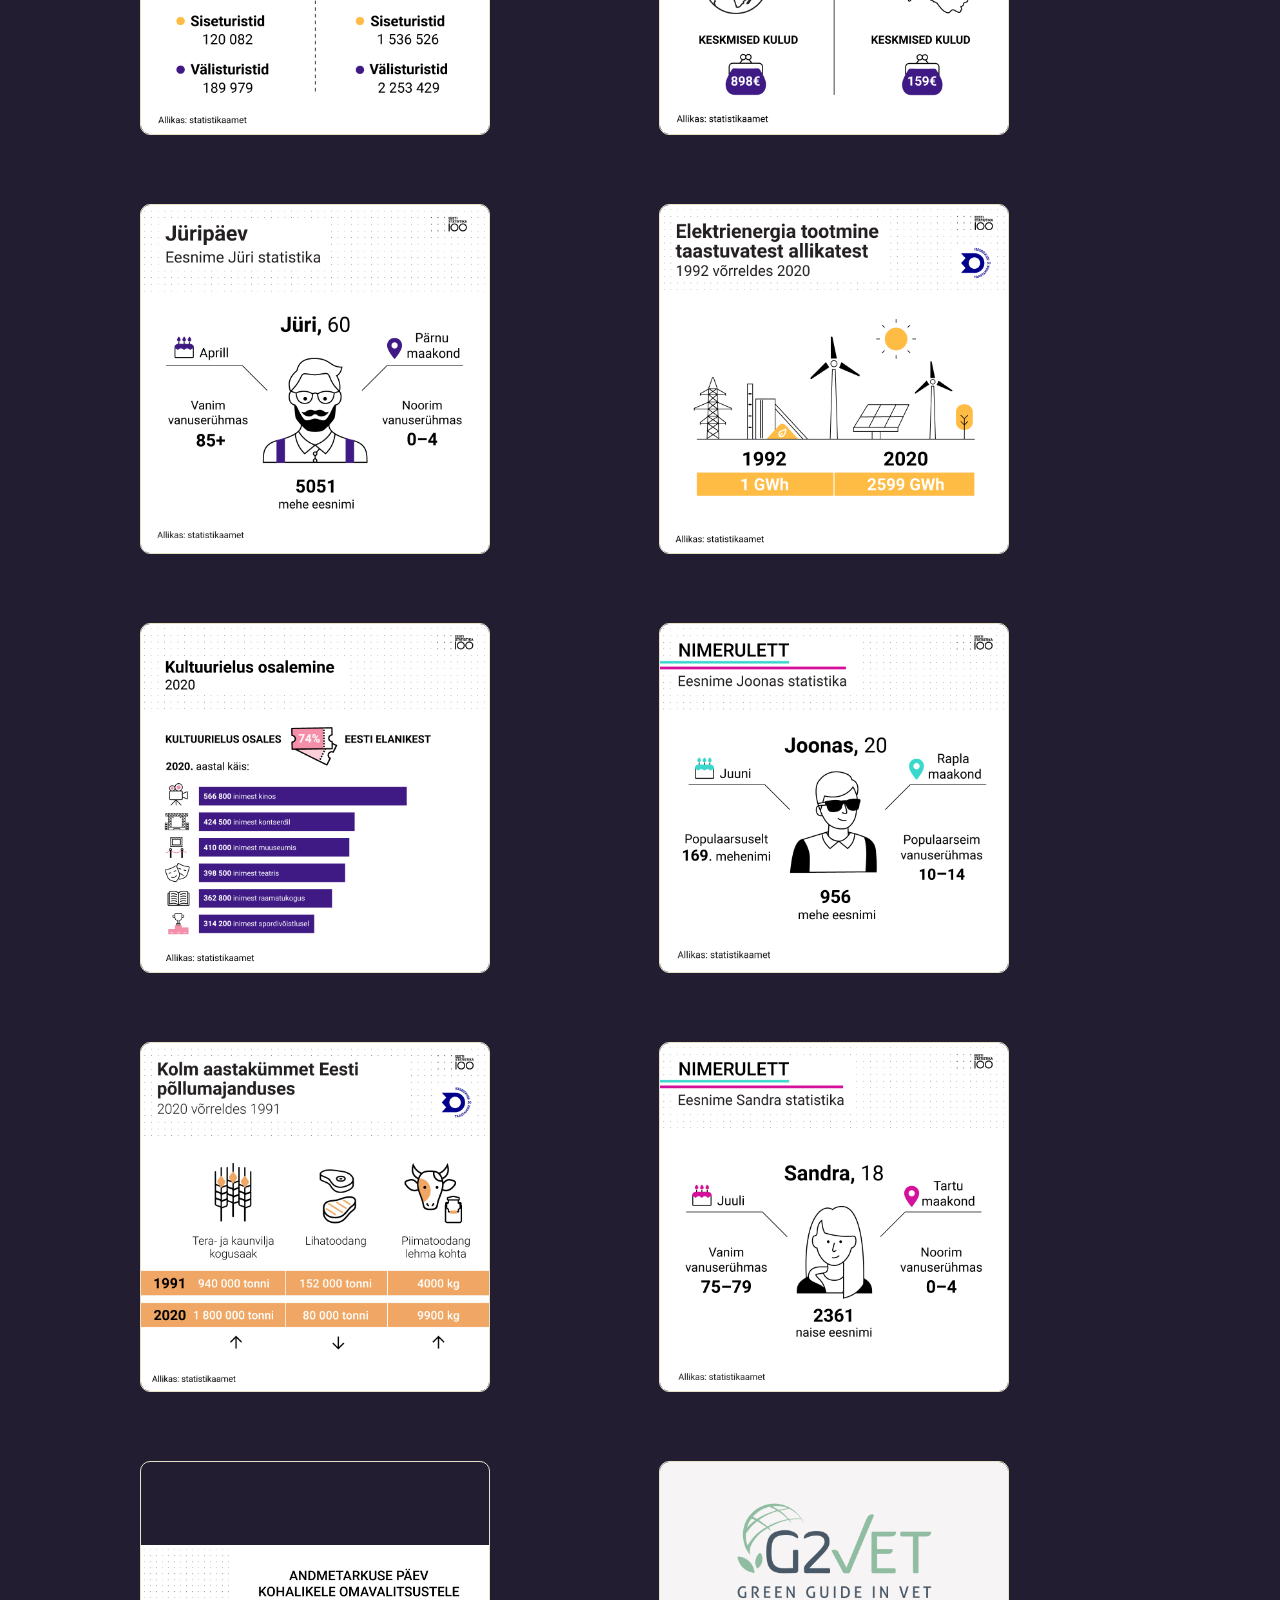
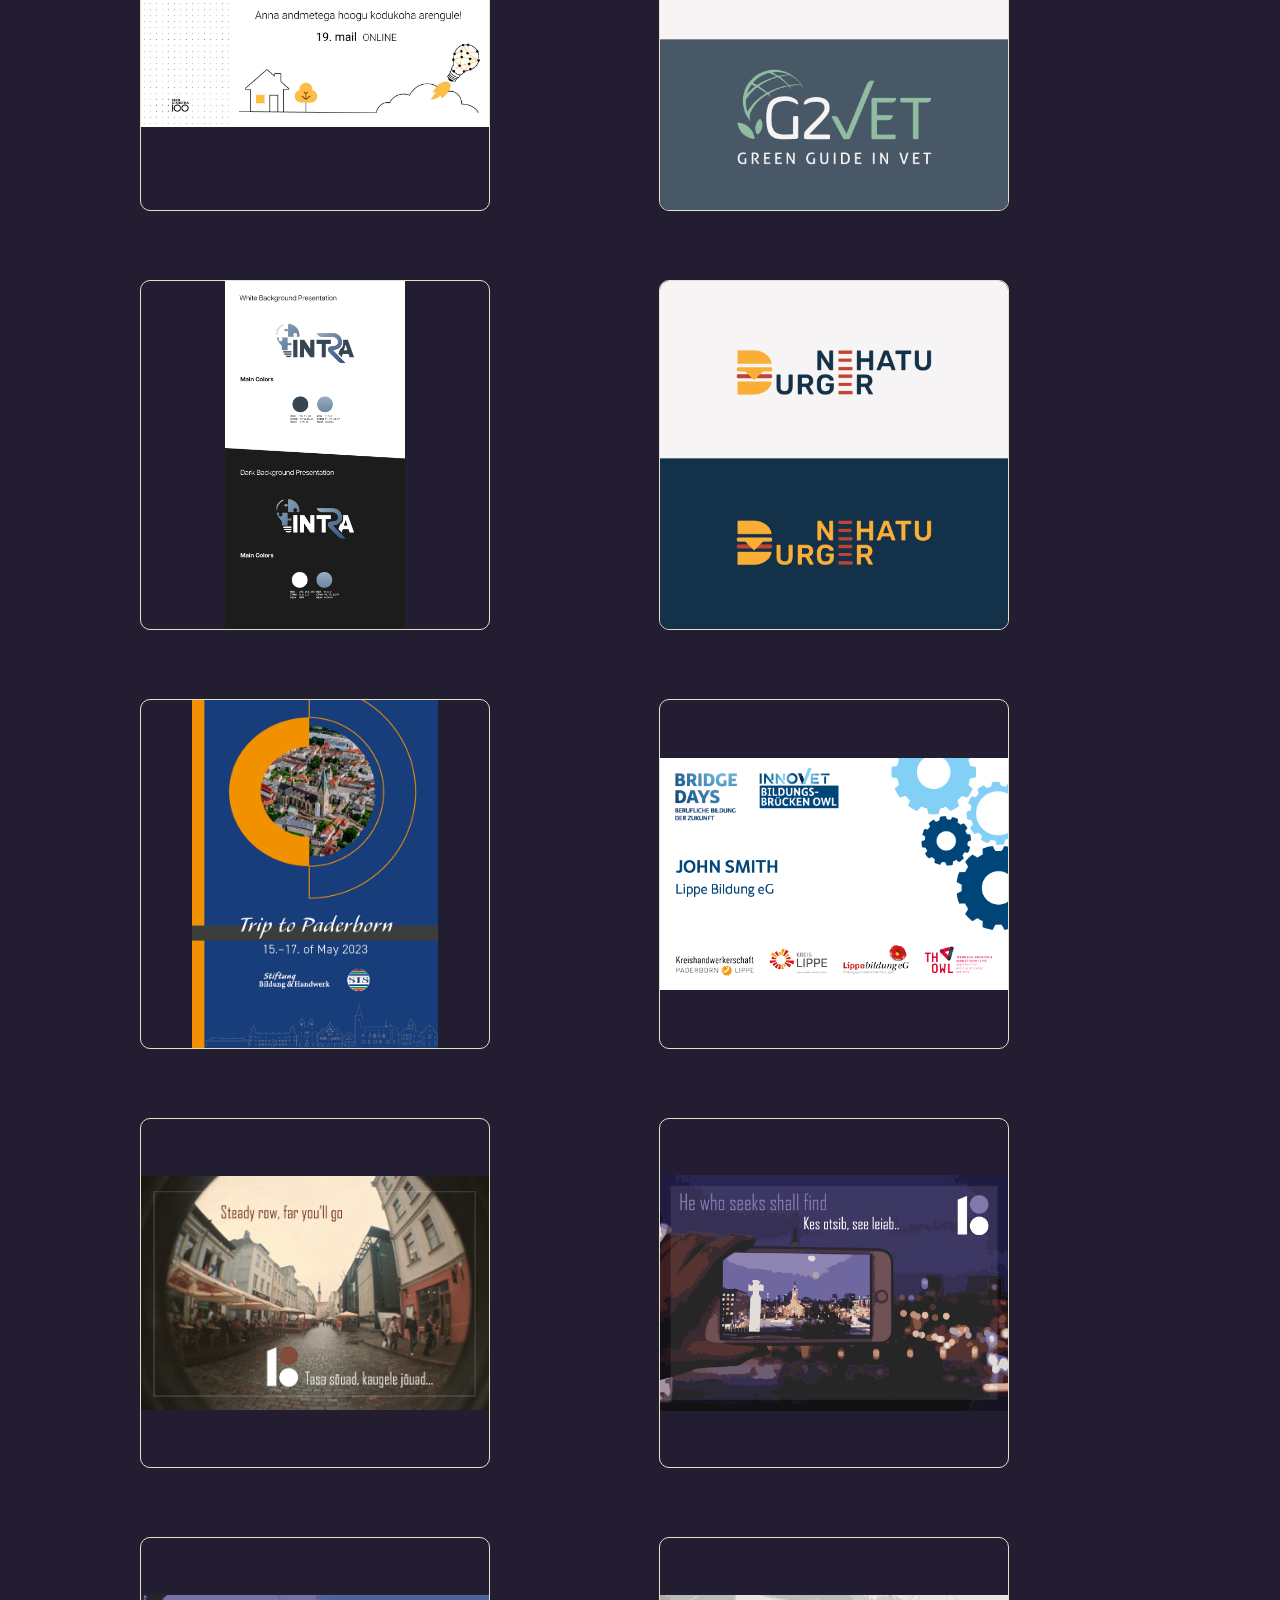
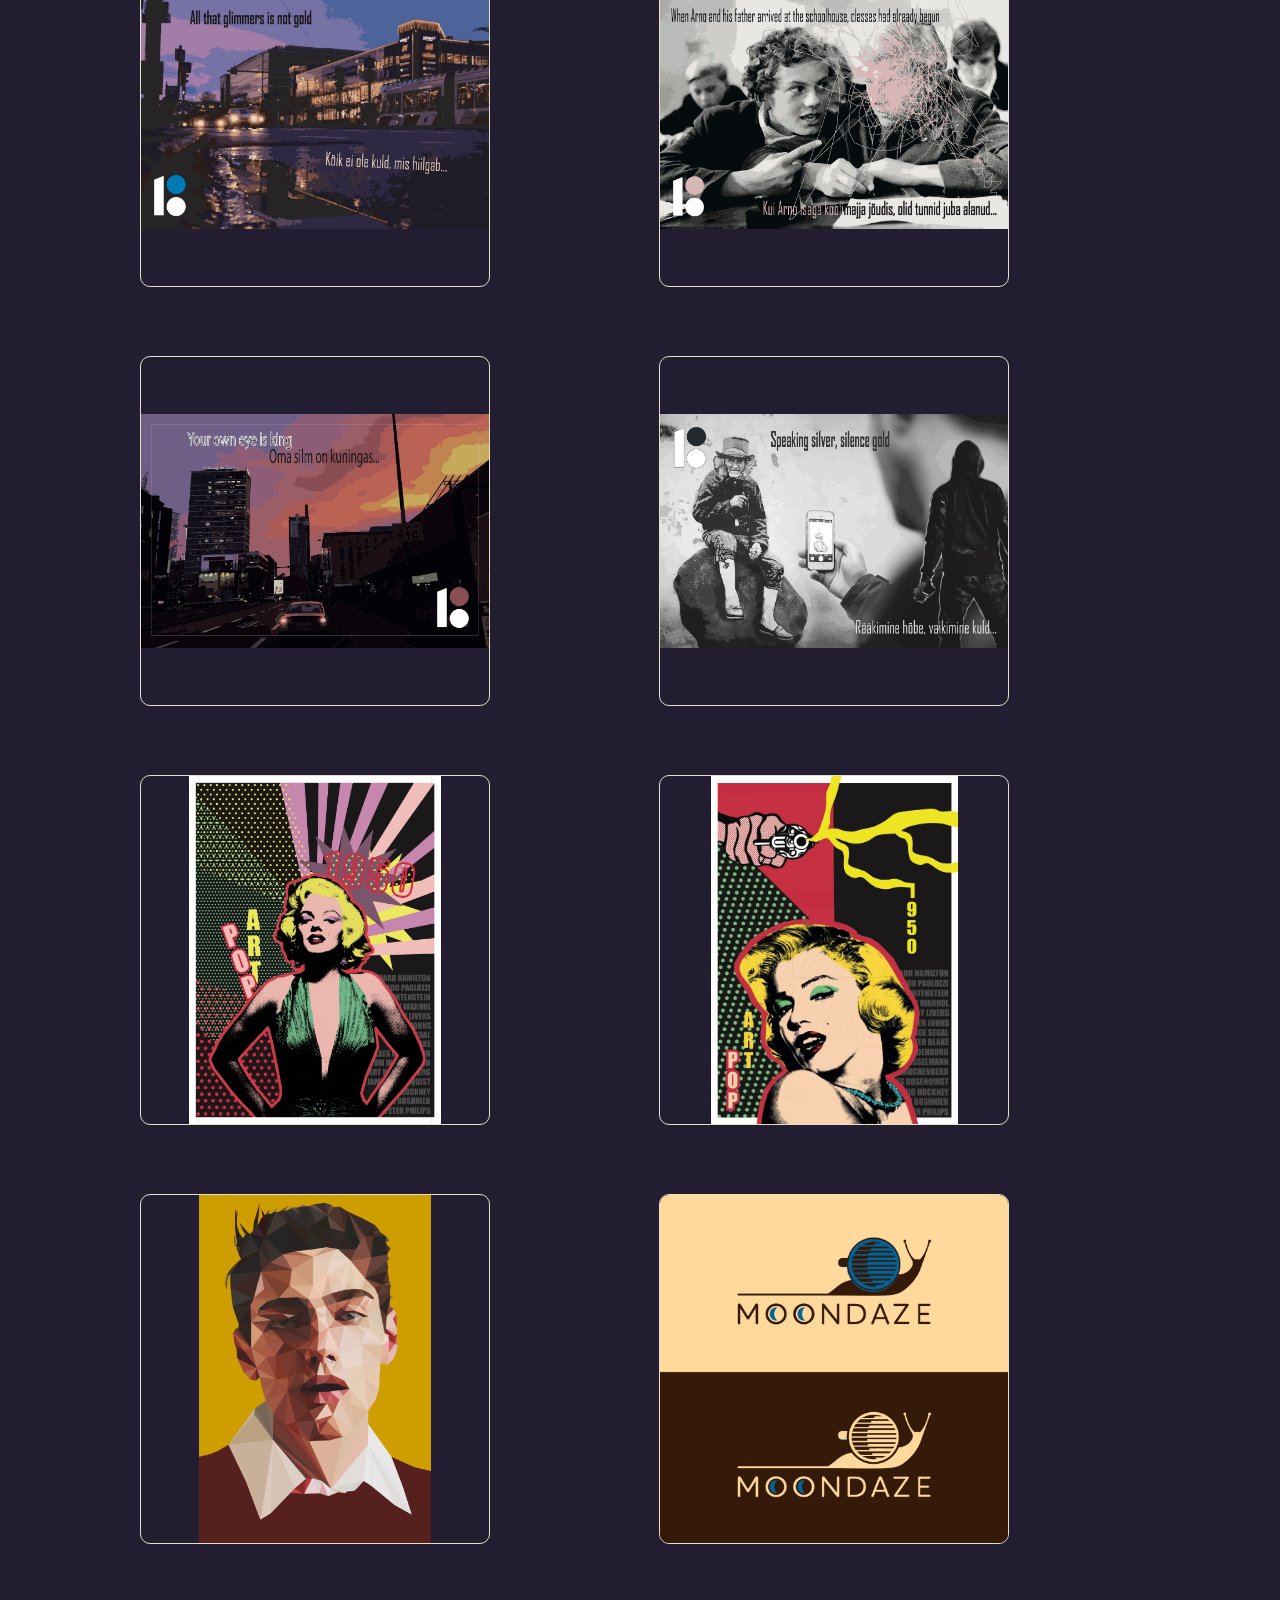
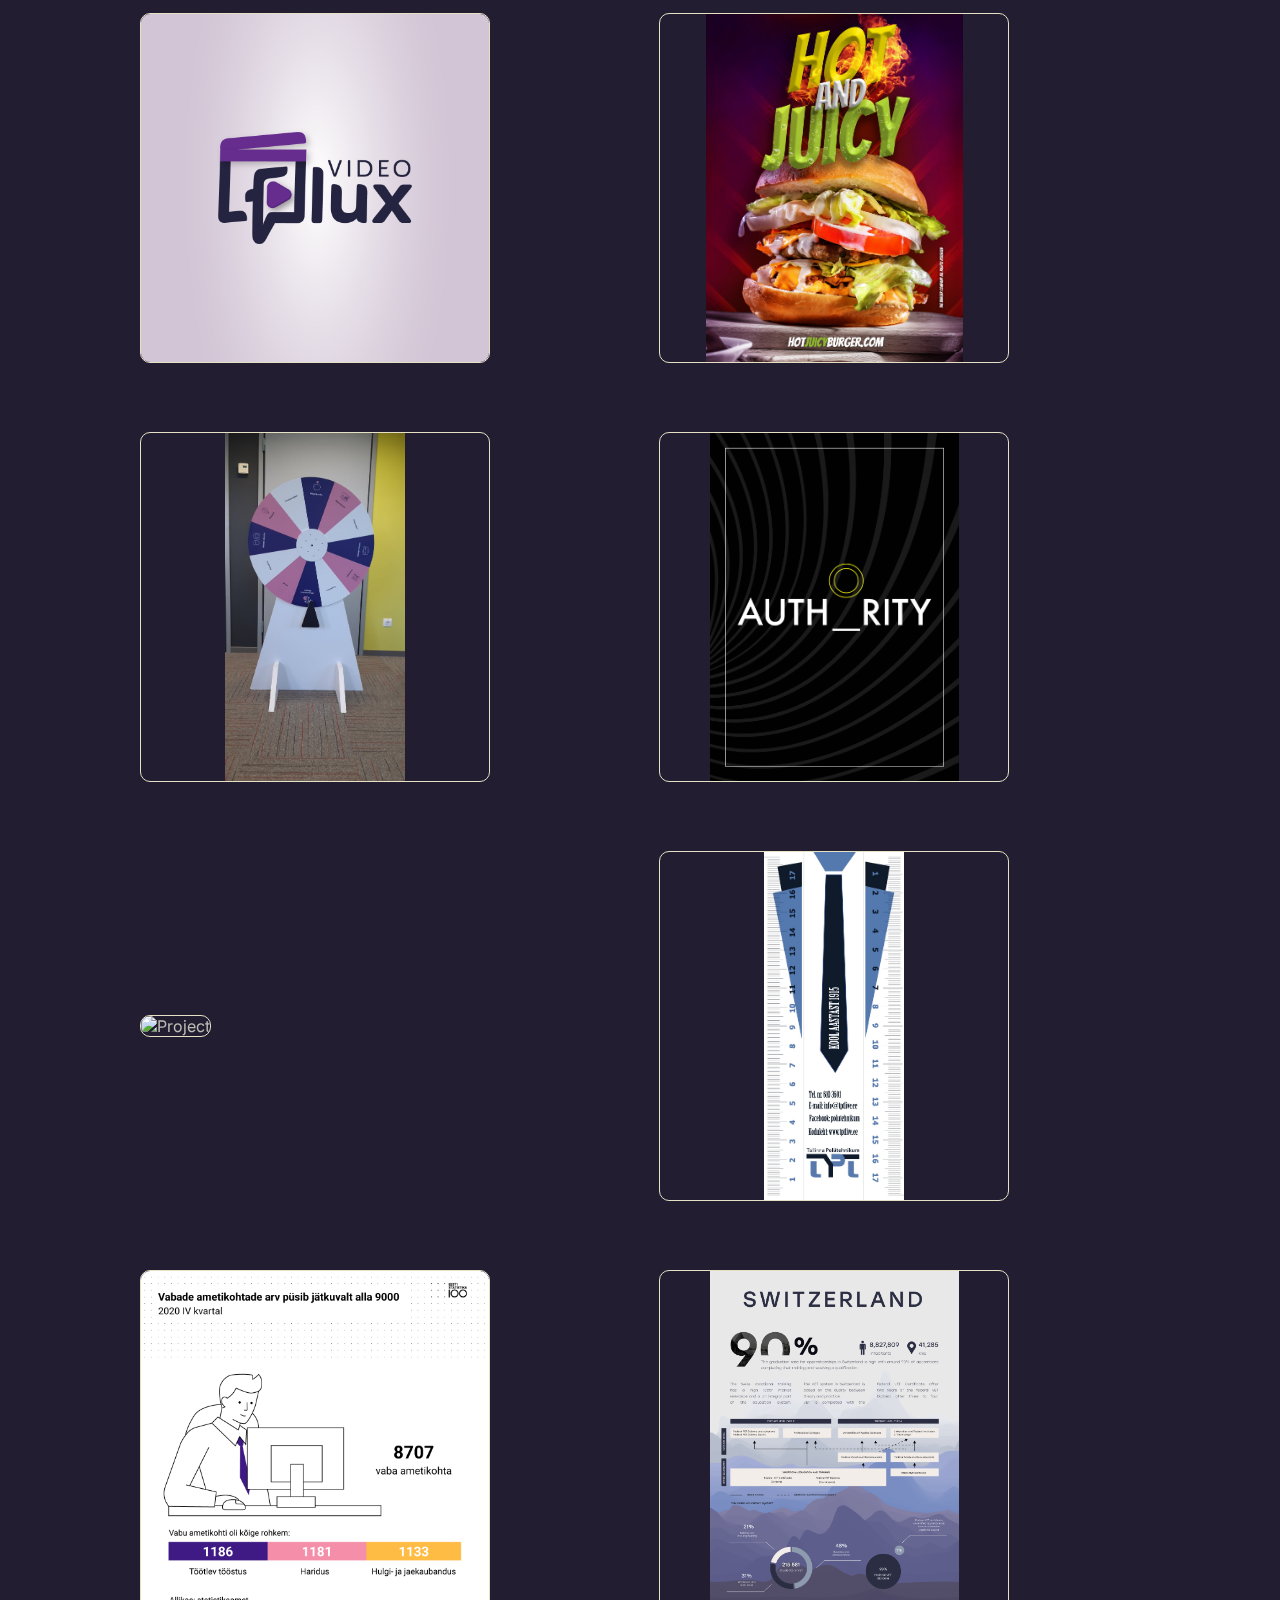
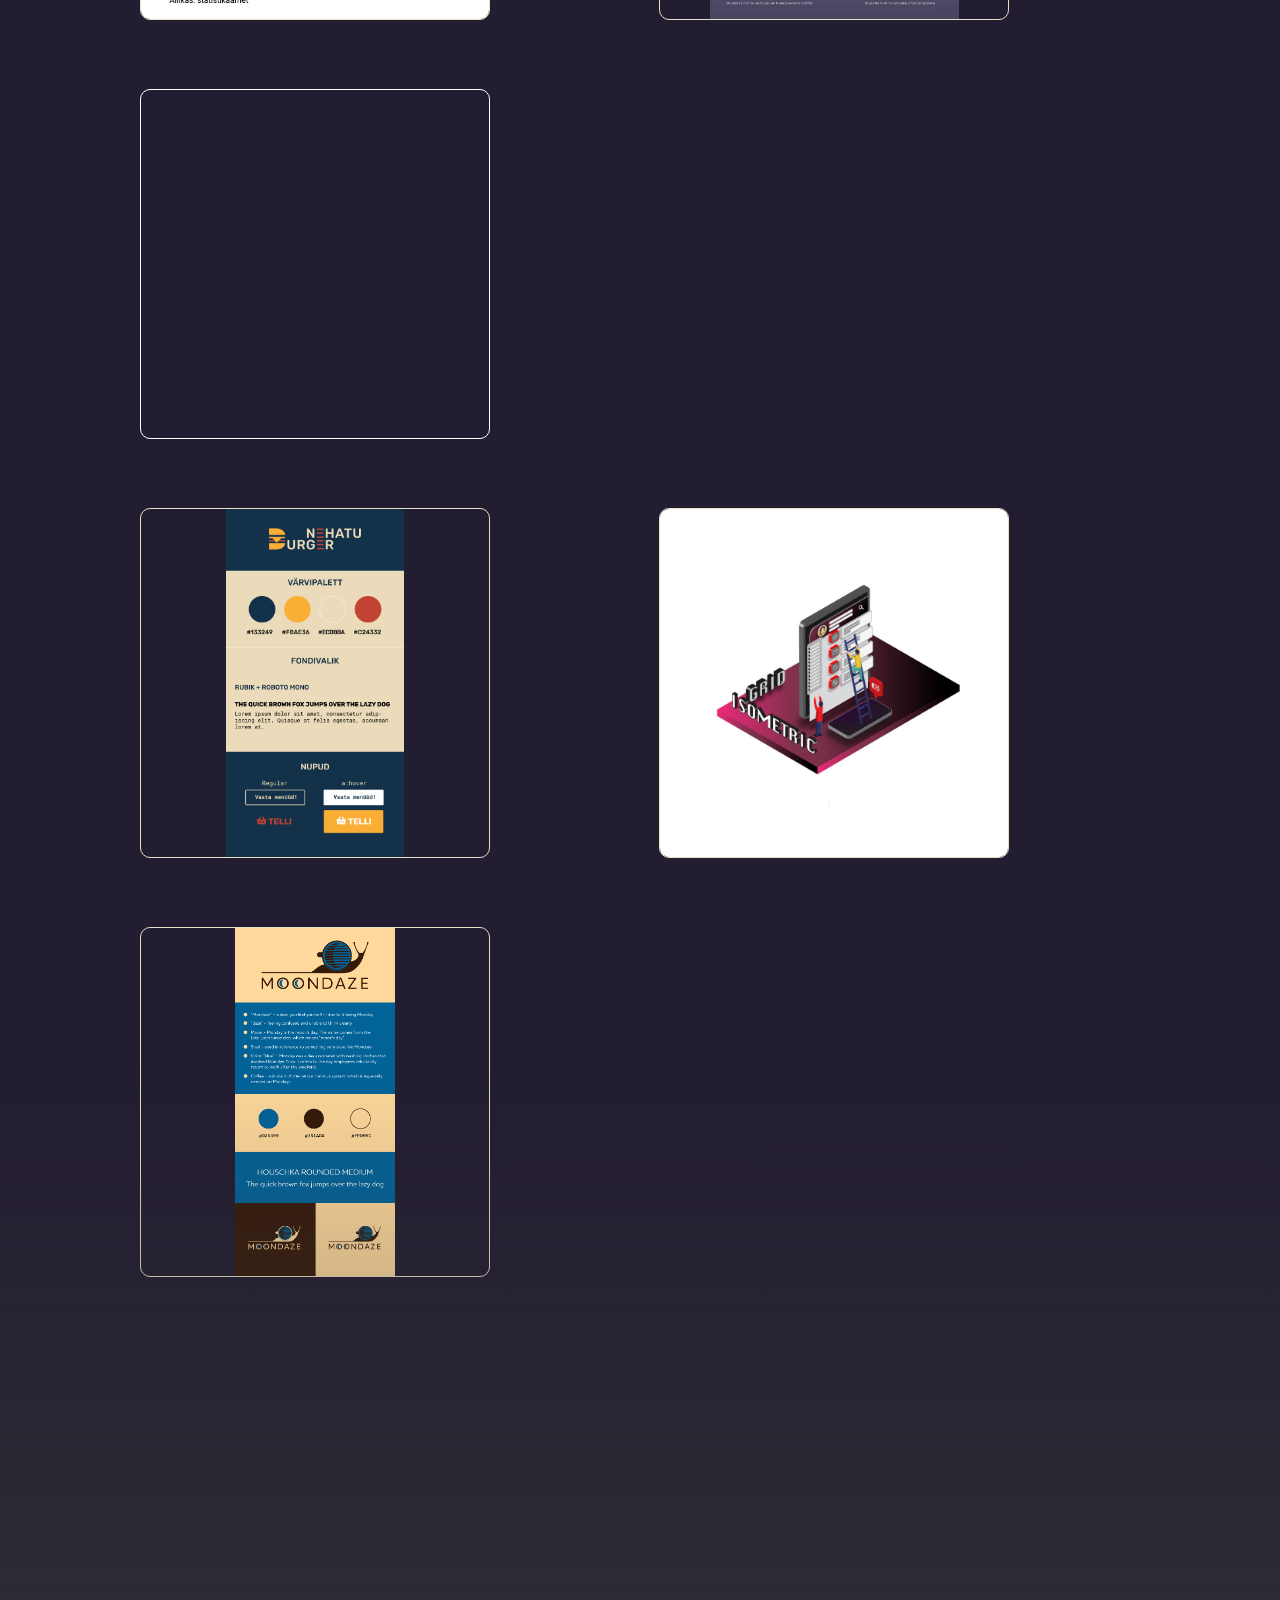
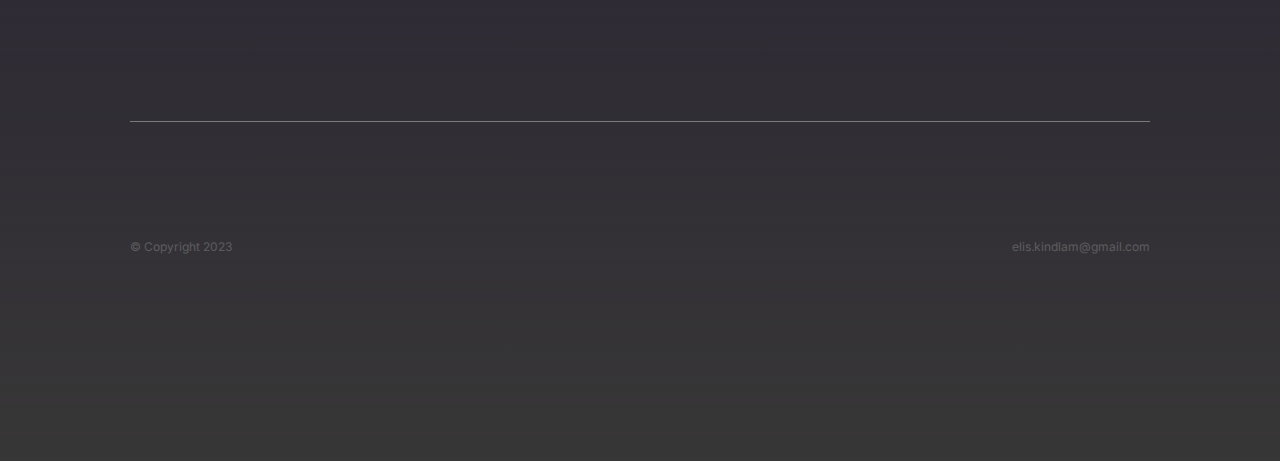
==== commit fb1061e2: "update" ====
--- a/index.html
+++ b/index.html
@@ -1 +1 @@
-<!DOCTYPE html><html lang="en"><head><meta charset="UTF-8"><meta http-equiv="X-UA-Compatible" content="IE=edge"><meta name="viewport" content="width=device-width,initial-scale=1"><!-- Favicon --><link rel="icon" href="img/favicon.png"><!-- Google Fonts --><link rel="preconnect" href="https://fonts.googleapis.com"><link rel="preconnect" href="https://fonts.gstatic.com" crossorigin><link href="https://fonts.googleapis.com/css2?family=Bebas+Neue&family=Inter:wght@100;200;300;400;500&display=swap" rel="stylesheet"><!-- Font Awesome Icons --><link rel="stylesheet" href="https://cdnjs.cloudflare.com/ajax/libs/font-awesome/6.4.0/css/all.min.css" integrity="sha512-iecdLmaskl7CVkqkXNQ/ZH/XLlvWZOJyj7Yy7tcenmpD1ypASozpmT/E0iPtmFIB46ZmdtAc9eNBvH0H/ZpiBw==" crossorigin="anonymous" referrerpolicy="no-referrer"><!-- CSS stylesheet --><link rel="stylesheet" href="styles.css"><!-- Lightbox CSS --><link rel="stylesheet" href="lightbox.css"><!-- JS link --><script src="script.js" defer="defer"></script><!-- Lightbox JS --><script src="lightbox-plus-jquery.js" defer="defer"></script><title>Elis' portfolio</title></head><body><div class="color"></div><div class="divider"></div><!-- BACK TO TOP --> <a href="#" class="to-top"><i class="fa-solid fa-arrow-up-long"></i></a><!-- NAV --><nav><a href="about.html" class="btn">About</a> <a href="index.html"><img class="personal-logo" alt="Personal logo" src="img/logo/Personal-logo1.png" width="120"> </a><a href="contact.html" class="btn">Contact</a></nav><img class="viewport-image" src="img/me/me.png" alt="" width="600px"><!-- HOME VIEWPORT --><main class="main-container"><header><section class="intro-text"><!--  <h1 class="first-heading">Hi, I'm Elis!</h1> --><div class="wrap"><div class="typewriter"><h1>Hi! I'm Elis</h1></div></div><p class="second-subheading">a curious graphic designer & UI/UX designer</p></section><button><a href="#work" class="portfolio-btn">View portfolio <i class="fa-solid fa-arrow-right-long fa-lg button-arrow"></i></a></button></header><!-- PORTFOLIO MENU --><section class="work" id="work"><h1 class="portfolio-heading">Portfolio</h1><div class="top"><ul class="filters"><li class="filter-item"><button class="filter-btn filter-btn--active">All</button></li><li class="filter-item"><button class="filter-btn">Infographics</button></li><li class="filter-item"><button class="filter-btn">Visual Identity</button></li><li class="filter-item"><button class="filter-btn">Layout Design</button></li><li class="filter-item"><button class="filter-btn">Print & product design</button></li><li class="filter-item"><button class="filter-btn">Posters</button></li><li class="filter-item"><button class="filter-btn">Web design</button></li><li class="filter-item"><button class="filter-btn">App design</button></li></ul></div><!-- PORTFOLIO GRID --><section class="container"><section class="gallery"><div class="project"><a href="img/Portfolio images/stat/Turism-FB.png" data-lightbox="portfolio" data-title="Infographic for Statistics Estonia, 2021"><img src="img/Portfolio images/stat/Turism-FB.png" alt="Project" width="350px" height="350px"></a></div><div class="project"><a href="img/Portfolio images/stat/Reisimise-uudis-FB.png" data-lightbox="portfolio" data-title="Infographic for Statistics Estonia, 2021"><img src="img/Portfolio images/stat/Reisimise-uudis-FB.png" alt="Project" width="350px" height="350px"></a></div><div class="project"><a href="img/Portfolio images/stat/Keskmine-Jüri-FB.png" data-lightbox="portfolio" data-title="Infographic for Statistics Estonia, 2021"><img src="img/Portfolio images/stat/Keskmine-Jüri-FB.png" alt="Project" width="350px" height="350px"></a></div><div class="project"><a href="img/Portfolio images/stat/Energia-tootmine-FB.png" data-lightbox="portfolio" data-title="Infographic for Statistics Estonia, 2021"><img src="img/Portfolio images/stat/Energia-tootmine-FB.png" alt="Project" width="350px" height="350px"></a></div><div class="project"><a href="img/Portfolio images/stat/Kultuurielus-osalemine-FB-1.png" data-lightbox="portfolio" data-title="Infographic for Statistics Estonia, 2021"><img src="img/Portfolio images/stat/Kultuurielus-osalemine-FB-1.png" alt="Project" width="350px" height="350px"></a></div><div class="project"><a href="img/Portfolio images/stat/Nimerulett-Joonas-FB.png" data-lightbox="portfolio" data-title="Infographic for Statistics Estonia, 2021"><img src="img/Portfolio images/stat/Nimerulett-Joonas-FB.png" alt="Project" width="350px" height="350px"></a></div><div class="project"><a href="img/Portfolio images/stat/EVTI30-pollumajandus-FB-nooltega.jpg" data-lightbox="portfolio" data-title="Infographic for Statistics Estonia, 2021"><img src="img/Portfolio images/stat/EVTI30-pollumajandus-FB-nooltega.jpg" alt="Project" width="350px" height="350px"></a></div><div class="project"><a href="img/Portfolio images/stat/Nimerulett-Sandra-FB.png" data-lightbox="portfolio" data-title="Infographic for Statistics Estonia, 2021"><img src="img/Portfolio images/stat/Nimerulett-Sandra-FB.png" alt="Project" width="350px" height="350px"></a></div><div class="project"><a href="img/Portfolio images/stat/Twitter.jpg" data-lightbox="portfolio" data-title="Infographic for Statistics Estonia, 2021"><img src="img/Portfolio images/stat/Twitter.jpg" alt="Project" width="350px" height="350px"></a></div><div class="project"><a href="img/Portfolio images/Visual Identity/g2vet-logo.png" data-lightbox="portfolio" data-title="Logo for G2VET project, Stiftung & Bildung Handwerk, 2023"><img src="img/Portfolio images/Visual Identity/g2vet-logo.png" alt="Project" width="350px" height="350px"></a></div><div class="project"><a href="img/Portfolio images/Visual Identity/INTRA-logo.png" data-lightbox="portfolio" data-title="Logo for INTRA project, Stiftung & Bildung Handwerk, 2022"><img src="img/Portfolio images/Visual Identity/INTRA-logo.png" alt="Project" width="350px" height="350px"></a></div><div class="project"><a href="img/Portfolio images/Visual Identity/nehatu-burger-logo.png" data-lightbox="portfolio" data-title="Logo for Nehatu Burger, school exam, Tallinn Polytechnic school, 2021"><img src="img/Portfolio images/Visual Identity/nehatu-burger-logo.png" alt="Project" width="350px" height="350px"></a></div><div class="project"><a href="img/Portfolio images/Layout Design/Paderborn_pdf.png" data-lightbox="portfolio" data-title="Layout design for SIS & SBH school visit, Stiftung & Bildung Handwerk, 2022"><img src="img/Portfolio images/Layout Design/Paderborn_pdf.png" alt="Project" width="350px" height="350px"></a></div><div class="project"><a href="img/Portfolio images/print assets/nametag.png" data-lightbox="portfolio" data-title="Nametag design for Bridge Days, Stiftung & Bildung Handwerk, 2023"><img src="img/Portfolio images/print assets/nametag.png" alt="Project" width="350px" height="350px"></a></div><div class="project"><a href="img/Portfolio images/print assets/postcard1.jpg" data-lightbox="portfolio" data-title="EV100 postcard design, Tallinn Polytechnic school, 2020"><img src="img/Portfolio images/print assets/postcard1.jpg" alt="Project" width="350px" height="350px"></a></div><div class="project"><a href="img/Portfolio images/print assets/postcard2.jpg" data-lightbox="portfolio" data-title="EV100 postcard design, Tallinn Polytechnic school, 2020"><img src="img/Portfolio images/print assets/postcard2.jpg" alt="Project" width="350px" height="350px"></a></div><div class="project"><a href="img/Portfolio images/print assets/postcard3.jpg" data-lightbox="portfolio" data-title="EV100 postcard design, Tallinn Polytechnic school, 2020"><img src="img/Portfolio images/print assets/postcard3.jpg" alt="Project" width="350px" height="350px"></a></div><div class="project"><a href="img/Portfolio images/print assets/postcard4.jpg" data-lightbox="portfolio" data-title="EV100 postcard design, Tallinn Polytechnic school, 2020"><img src="img/Portfolio images/print assets/postcard4.jpg" alt="Project" width="350px" height="350px"></a></div><div class="project"><a href="img/Portfolio images/print assets/postcard5.jpg" data-lightbox="portfolio" data-title="EV100 postcard design, Tallinn Polytechnic school, 2020"><img src="img/Portfolio images/print assets/postcard5.jpg" alt="Project" width="350px" height="350px"></a></div><div class="project"><a href="img/Portfolio images/print assets/postcard6.jpg" data-lightbox="portfolio" data-title="EV100 postcard design, Tallinn Polytechnic school, 2020"><img src="img/Portfolio images/print assets/postcard6.jpg" alt="Project" width="350px" height="350px"></a></div><div class="project"><a href="img/Portfolio images/Posters/Poster popart.jpg" data-lightbox="portfolio" data-title="Popart poster, Tallinn Polytechnic school, 2020"><img src="img/Portfolio images/Posters/Poster popart.jpg" alt="Project" width="350px" height="350px"></a></div><div class="project"><a href="img/Portfolio images/Posters/Poster popart2.jpg" data-lightbox="portfolio" data-title="Popart poster, Tallinn Polytechnic school, 2020"><img src="img/Portfolio images/Posters/Poster popart2.jpg" alt="Project" width="350px" height="350px"></a></div><div class="project"><a href="img/Portfolio images/Posters/Low_poly.png" data-lightbox="portfolio" data-title="Low poly poster, Kuressaare Regional Training Centre, 2022"><img src="img/Portfolio images/Posters/Low_poly.png" alt="Project" width="350px" height="350px"></a></div><div class="project"><a href="img/Portfolio images/Visual Identity/Moondaze-logo.png" data-lightbox="portfolio" data-title="Logo about Monday, Kuressaare Regional Training Centre, 2022"><img src="img/Portfolio images/Visual Identity/Moondaze-logo.png" alt="Project" width="350px" height="350px"></a></div><div class="project"><a href="img/Portfolio images/Visual Identity/flux-logo.png" data-lightbox="portfolio" data-title="Logo for Flux app, Udemy project, 2022"><img src="img/Portfolio images/Visual Identity/flux-logo.png" alt="Project" width="350px" height="350px"></a></div><div class="project"><a href="img/Portfolio images/Posters/burgeri-poster.jpg" data-lightbox="portfolio" data-title="Poster for a burger company, Udemy project, 2022"><img src="img/Portfolio images/Posters/burgeri-poster.jpg" alt="Project" width="350px" height="350px"></a></div><div class="project"><a href="img/Portfolio images/print assets/loosiratas-3.jpeg" data-lightbox="portfolio" data-title="Lottery wheel design for Statistics Estonia, 2021"><img src="img/Portfolio images/print assets/loosiratas-3.jpeg" alt="Project" width="350px" height="350px"></a></div><div class="project"><a href="img/Portfolio images/Posters/typo poster.jpg" data-lightbox="portfolio" data-title="Typography poster, personal project, 2021"><img src="img/Portfolio images/Posters/typo poster.jpg" alt="Project" width="350px" height="350px"></a></div><div class="project"><a href="img/Portfolio images/ui:ux/web mockup.png" data-lightbox="portfolio" data-title="G2VET website design, Stiftung & Bildung Handwerk, 2023"><img src="img/Portfolio images/ui:ux/web mockup.png" alt="Project" width="350px" height="350px"></a></div><div class="project"><a href="img/Portfolio images/print assets/joonlaud.jpg" data-lightbox="portfolio" data-title="Ruler design for school, Tallinn Polytechnic school, 2020"><img src="img/Portfolio images/print assets/joonlaud.jpg" alt="Project" width="350px" height="350px"></a></div><div class="project"><a href="img/Portfolio images/stat/Vabad-ametikohad-Facebook.png" data-lightbox="portfolio" data-title="Ruler design for school, Tallinn Polytechnic school, 2020"><img src="img/Portfolio images/stat/Vabad-ametikohad-Facebook.png" alt="Project" width="350px" height="350px"></a></div><div class="project"><a href="img/Portfolio images/Posters/switzerland.png" data-lightbox="portfolio" data-title="Wall poster design for Stiftung & Bildung Handwerk foundation corridor, 2023"><img src="img/Portfolio images/Posters/switzerland.png" alt="Project" width="350px" height="350px"></a></div><div class="project"><iframe id="g2vet-pdf" src="img/Portfolio images/Visual Identity/G2VET brand guidelines.pdf" frameborder="0" width="350px" height="350px"></iframe></div><div class="project"><iframe style="border: 1px solid rgba(0, 0, 0, 0.1);" width="800" height="450" src="https://www.figma.com/embed?embed_host=share&url=https%3A%2F%2Fwww.figma.com%2Fproto%2Fvn8XmMlmkXJHiH5BMpXQxA%2FDrop'N'Trip%3Fpage-id%3D0%253A1%26type%3Ddesign%26node-id%3D189-103%26viewport%3D383%252C20%252C0.13%26scaling%3Dscale-down%26starting-point-node-id%3D189%253A103" allowfullscreen></iframe></div><div class="project"><a href="img/Portfolio images/Visual Identity/Nehatu_Stiilileht.png" data-lightbox="portfolio" data-title="Nehatu burger style guide, school exam project, 2021"><img src="img/Portfolio images/Visual Identity/Nehatu_Stiilileht.png" alt="Project" width="350px" height="350px"></a></div><div class="project"><a href="img/Portfolio images/isometric-grid.jpg" data-lightbox="portfolio" data-title="Isometric grid, personal project, 2021"><img src="img/Portfolio images/isometric-grid.jpg" alt="Project" width="350px" height="350px"></a></div><div class="project"><a href="img/Portfolio images/Visual Identity/Style-guide-moondaze.png" data-lightbox="portfolio" data-title="Isometric grid, personal project, 2021"><img src="img/Portfolio images/Visual Identity/Style-guide-moondaze.png" alt="Project" width="350px" height="350px"></a></div></section></section></section><!-- LINKS --><ul class="links"><li class="link-item"><a href="https://www.linkedin.com/in/elis-kindlam-05995a250/" class="link" target="_blank"><img class="link-img" src="img/icons/icons8-linkedin-white.svg" alt="LinkedIn"></a></li><li class="link-item"><a href="https://www.facebook.com/elis.kindlam/" class="link" target="_blank"><img class="link-img" src="img/icons/icons8-facebook-white.svg" alt="Facebook"></a></li></ul><!--FOOTER --><footer class="footer"><small class="copyright">&copy; Copyright 2023</small> <a href="mailto:elis.kindlam@gmail.com" class="email">elis.kindlam@gmail.com</a></footer></main><div class="fade"></div></body></html>+<!DOCTYPE html><html lang="en"><head><meta charset="UTF-8"><meta http-equiv="X-UA-Compatible" content="IE=edge"><meta name="viewport" content="width=device-width,initial-scale=1"><!-- Favicon --><link rel="icon" href="img/favicon.png"><!-- Google Fonts --><link rel="preconnect" href="https://fonts.googleapis.com"><link rel="preconnect" href="https://fonts.gstatic.com" crossorigin><link href="https://fonts.googleapis.com/css2?family=Bebas+Neue&family=Inter:wght@100;200;300;400;500&display=swap" rel="stylesheet"><!-- Font Awesome Icons --><link rel="stylesheet" href="https://cdnjs.cloudflare.com/ajax/libs/font-awesome/6.4.0/css/all.min.css" integrity="sha512-iecdLmaskl7CVkqkXNQ/ZH/XLlvWZOJyj7Yy7tcenmpD1ypASozpmT/E0iPtmFIB46ZmdtAc9eNBvH0H/ZpiBw==" crossorigin="anonymous" referrerpolicy="no-referrer"><!-- CSS stylesheet --><link rel="stylesheet" href="styles.css"><!-- Lightbox CSS --><link rel="stylesheet" href="lightbox.css"><!-- JS link --><script src="script.js" defer="defer"></script><!-- Lightbox JS --><script src="lightbox-plus-jquery.js" defer="defer"></script><title>Elis' portfolio</title></head><body><div class="color"></div><div class="divider"></div><!-- BACK TO TOP --> <a href="#" class="to-top"><i class="fa-solid fa-arrow-up-long"></i></a><!-- NAV --><nav><a href="about.html" class="btn">About</a> <a href="index.html"><img class="personal-logo" alt="Personal logo" src="img/logo/Personal-logo1.png" width="120"> </a><a href="contact.html" class="btn">Contact</a></nav><img class="viewport-image" src="img/me/me.png" alt="" width="550px"><!-- HOME VIEWPORT --><main class="main-container"><header><section class="intro-text"><!--  <h1 class="first-heading">Hi, I'm Elis!</h1> --><div class="wrap"><div class="typewriter"><h1>Hi! I'm Elis</h1></div></div><p class="second-subheading">a curious graphic designer & UI/UX designer</p></section><button><a href="#work" class="portfolio-btn">View portfolio <i class="fa-solid fa-arrow-right-long fa-lg button-arrow"></i></a></button></header><!-- PORTFOLIO MENU --><section class="work" id="work"><h1 class="portfolio-heading">Portfolio</h1><div class="top"><ul class="filters"><li class="filter-item"><button class="filter-btn filter-btn--active">All</button></li><li class="filter-item"><button class="filter-btn">Infographics</button></li><li class="filter-item"><button class="filter-btn">Visual Identity</button></li><li class="filter-item"><button class="filter-btn">Layout Design</button></li><li class="filter-item"><button class="filter-btn">Print & product design</button></li><li class="filter-item"><button class="filter-btn">Posters</button></li><li class="filter-item"><button class="filter-btn">Web design</button></li><li class="filter-item"><button class="filter-btn">App design</button></li></ul></div><!-- PORTFOLIO GRID --><section class="container"><section class="gallery"><div class="project"><a href="img/Portfolio images/stat/Turism-FB.png" data-lightbox="portfolio" data-title="Infographic for Statistics Estonia, 2021"><img src="img/Portfolio images/stat/Turism-FB.png" alt="Project" width="350px" height="350px"></a></div><div class="project"><a href="img/Portfolio images/stat/Reisimise-uudis-FB.png" data-lightbox="portfolio" data-title="Infographic for Statistics Estonia, 2021"><img src="img/Portfolio images/stat/Reisimise-uudis-FB.png" alt="Project" width="350px" height="350px"></a></div><div class="project"><a href="img/Portfolio images/stat/Keskmine-Jüri-FB.png" data-lightbox="portfolio" data-title="Infographic for Statistics Estonia, 2021"><img src="img/Portfolio images/stat/Keskmine-Jüri-FB.png" alt="Project" width="350px" height="350px"></a></div><div class="project"><a href="img/Portfolio images/stat/Energia-tootmine-FB.png" data-lightbox="portfolio" data-title="Infographic for Statistics Estonia, 2021"><img src="img/Portfolio images/stat/Energia-tootmine-FB.png" alt="Project" width="350px" height="350px"></a></div><div class="project"><a href="img/Portfolio images/stat/Kultuurielus-osalemine-FB-1.png" data-lightbox="portfolio" data-title="Infographic for Statistics Estonia, 2021"><img src="img/Portfolio images/stat/Kultuurielus-osalemine-FB-1.png" alt="Project" width="350px" height="350px"></a></div><div class="project"><a href="img/Portfolio images/stat/Nimerulett-Joonas-FB.png" data-lightbox="portfolio" data-title="Infographic for Statistics Estonia, 2021"><img src="img/Portfolio images/stat/Nimerulett-Joonas-FB.png" alt="Project" width="350px" height="350px"></a></div><div class="project"><a href="img/Portfolio images/stat/EVTI30-pollumajandus-FB-nooltega.jpg" data-lightbox="portfolio" data-title="Infographic for Statistics Estonia, 2021"><img src="img/Portfolio images/stat/EVTI30-pollumajandus-FB-nooltega.jpg" alt="Project" width="350px" height="350px"></a></div><div class="project"><a href="img/Portfolio images/stat/Nimerulett-Sandra-FB.png" data-lightbox="portfolio" data-title="Infographic for Statistics Estonia, 2021"><img src="img/Portfolio images/stat/Nimerulett-Sandra-FB.png" alt="Project" width="350px" height="350px"></a></div><div class="project"><a href="img/Portfolio images/stat/Twitter.jpg" data-lightbox="portfolio" data-title="Infographic for Statistics Estonia, 2021"><img src="img/Portfolio images/stat/Twitter.jpg" alt="Project" width="350px" height="350px"></a></div><div class="project"><a href="img/Portfolio images/Visual Identity/g2vet-logo.png" data-lightbox="portfolio" data-title="Logo for G2VET project, Stiftung & Bildung Handwerk, 2023"><img src="img/Portfolio images/Visual Identity/g2vet-logo.png" alt="Project" width="350px" height="350px"></a></div><div class="project"><a href="img/Portfolio images/Visual Identity/INTRA-logo.png" data-lightbox="portfolio" data-title="Logo for INTRA project, Stiftung & Bildung Handwerk, 2022"><img src="img/Portfolio images/Visual Identity/INTRA-logo.png" alt="Project" width="350px" height="350px"></a></div><div class="project"><a href="img/Portfolio images/Visual Identity/nehatu-burger-logo.png" data-lightbox="portfolio" data-title="Logo for Nehatu Burger, school exam, Tallinn Polytechnic school, 2021"><img src="img/Portfolio images/Visual Identity/nehatu-burger-logo.png" alt="Project" width="350px" height="350px"></a></div><div class="project"><a href="img/Portfolio images/Layout Design/Paderborn_pdf.png" data-lightbox="portfolio" data-title="Layout design for SIS & SBH school visit, Stiftung & Bildung Handwerk, 2022"><img src="img/Portfolio images/Layout Design/Paderborn_pdf.png" alt="Project" width="350px" height="350px"></a></div><div class="project"><a href="img/Portfolio images/print assets/nametag.png" data-lightbox="portfolio" data-title="Nametag design for Bridge Days, Stiftung & Bildung Handwerk, 2023"><img src="img/Portfolio images/print assets/nametag.png" alt="Project" width="350px" height="350px"></a></div><div class="project"><a href="img/Portfolio images/print assets/postcard1.jpg" data-lightbox="portfolio" data-title="EV100 postcard design, Tallinn Polytechnic school, 2020"><img src="img/Portfolio images/print assets/postcard1.jpg" alt="Project" width="350px" height="350px"></a></div><div class="project"><a href="img/Portfolio images/print assets/postcard2.jpg" data-lightbox="portfolio" data-title="EV100 postcard design, Tallinn Polytechnic school, 2020"><img src="img/Portfolio images/print assets/postcard2.jpg" alt="Project" width="350px" height="350px"></a></div><div class="project"><a href="img/Portfolio images/print assets/postcard3.jpg" data-lightbox="portfolio" data-title="EV100 postcard design, Tallinn Polytechnic school, 2020"><img src="img/Portfolio images/print assets/postcard3.jpg" alt="Project" width="350px" height="350px"></a></div><div class="project"><a href="img/Portfolio images/print assets/postcard4.jpg" data-lightbox="portfolio" data-title="EV100 postcard design, Tallinn Polytechnic school, 2020"><img src="img/Portfolio images/print assets/postcard4.jpg" alt="Project" width="350px" height="350px"></a></div><div class="project"><a href="img/Portfolio images/print assets/postcard5.jpg" data-lightbox="portfolio" data-title="EV100 postcard design, Tallinn Polytechnic school, 2020"><img src="img/Portfolio images/print assets/postcard5.jpg" alt="Project" width="350px" height="350px"></a></div><div class="project"><a href="img/Portfolio images/print assets/postcard6.jpg" data-lightbox="portfolio" data-title="EV100 postcard design, Tallinn Polytechnic school, 2020"><img src="img/Portfolio images/print assets/postcard6.jpg" alt="Project" width="350px" height="350px"></a></div><div class="project"><a href="img/Portfolio images/Posters/Poster popart.jpg" data-lightbox="portfolio" data-title="Popart poster, Tallinn Polytechnic school, 2020"><img src="img/Portfolio images/Posters/Poster popart.jpg" alt="Project" width="350px" height="350px"></a></div><div class="project"><a href="img/Portfolio images/Posters/Poster popart2.jpg" data-lightbox="portfolio" data-title="Popart poster, Tallinn Polytechnic school, 2020"><img src="img/Portfolio images/Posters/Poster popart2.jpg" alt="Project" width="350px" height="350px"></a></div><div class="project"><a href="img/Portfolio images/Posters/Low_poly.png" data-lightbox="portfolio" data-title="Low poly poster, Kuressaare Regional Training Centre, 2022"><img src="img/Portfolio images/Posters/Low_poly.png" alt="Project" width="350px" height="350px"></a></div><div class="project"><a href="img/Portfolio images/Visual Identity/Moondaze-logo.png" data-lightbox="portfolio" data-title="Logo about Monday, Kuressaare Regional Training Centre, 2022"><img src="img/Portfolio images/Visual Identity/Moondaze-logo.png" alt="Project" width="350px" height="350px"></a></div><div class="project"><a href="img/Portfolio images/Visual Identity/flux-logo.png" data-lightbox="portfolio" data-title="Logo for Flux app, Udemy project, 2022"><img src="img/Portfolio images/Visual Identity/flux-logo.png" alt="Project" width="350px" height="350px"></a></div><div class="project"><a href="img/Portfolio images/Posters/burgeri-poster.jpg" data-lightbox="portfolio" data-title="Poster for a burger company, Udemy project, 2022"><img src="img/Portfolio images/Posters/burgeri-poster.jpg" alt="Project" width="350px" height="350px"></a></div><div class="project"><a href="img/Portfolio images/print assets/loosiratas-3.jpeg" data-lightbox="portfolio" data-title="Lottery wheel design for Statistics Estonia, 2021"><img src="img/Portfolio images/print assets/loosiratas-3.jpeg" alt="Project" width="350px" height="350px"></a></div><div class="project"><a href="img/Portfolio images/Posters/typo poster.jpg" data-lightbox="portfolio" data-title="Typography poster, personal project, 2021"><img src="img/Portfolio images/Posters/typo poster.jpg" alt="Project" width="350px" height="350px"></a></div><div class="project"><a href="img/Portfolio images/ui:ux/web mockup.png" data-lightbox="portfolio" data-title="G2VET website design, Stiftung & Bildung Handwerk, 2023"><img src="img/Portfolio images/ui:ux/web mockup.png" alt="Project" width="350px" height="350px"></a></div><div class="project"><a href="img/Portfolio images/print assets/joonlaud.jpg" data-lightbox="portfolio" data-title="Ruler design for school, Tallinn Polytechnic school, 2020"><img src="img/Portfolio images/print assets/joonlaud.jpg" alt="Project" width="350px" height="350px"></a></div><div class="project"><a href="img/Portfolio images/stat/Vabad-ametikohad-Facebook.png" data-lightbox="portfolio" data-title="Ruler design for school, Tallinn Polytechnic school, 2020"><img src="img/Portfolio images/stat/Vabad-ametikohad-Facebook.png" alt="Project" width="350px" height="350px"></a></div><div class="project"><a href="img/Portfolio images/Posters/switzerland.png" data-lightbox="portfolio" data-title="Wall poster design for Stiftung & Bildung Handwerk foundation corridor, 2023"><img src="img/Portfolio images/Posters/switzerland.png" alt="Project" width="350px" height="350px"></a></div><div class="project"><iframe id="g2vet-pdf" src="img/Portfolio images/Visual Identity/G2VET brand guidelines.pdf" frameborder="0" width="350px" height="350px"></iframe></div><div class="project"><iframe style="border: 1px solid rgba(0, 0, 0, 0.1);" width="800" height="450" src="https://www.figma.com/embed?embed_host=share&url=https%3A%2F%2Fwww.figma.com%2Fproto%2Fvn8XmMlmkXJHiH5BMpXQxA%2FDrop'N'Trip%3Fpage-id%3D0%253A1%26type%3Ddesign%26node-id%3D189-103%26viewport%3D383%252C20%252C0.13%26scaling%3Dscale-down%26starting-point-node-id%3D189%253A103" allowfullscreen></iframe></div><div class="project"><a href="img/Portfolio images/Visual Identity/Nehatu_Stiilileht.png" data-lightbox="portfolio" data-title="Nehatu burger style guide, school exam project, 2021"><img src="img/Portfolio images/Visual Identity/Nehatu_Stiilileht.png" alt="Project" width="350px" height="350px"></a></div><div class="project"><a href="img/Portfolio images/isometric-grid.jpg" data-lightbox="portfolio" data-title="Isometric grid, personal project, 2021"><img src="img/Portfolio images/isometric-grid.jpg" alt="Project" width="350px" height="350px"></a></div><div class="project"><a href="img/Portfolio images/Visual Identity/Style-guide-moondaze.png" data-lightbox="portfolio" data-title="Isometric grid, personal project, 2021"><img src="img/Portfolio images/Visual Identity/Style-guide-moondaze.png" alt="Project" width="350px" height="350px"></a></div></section></section></section><!-- LINKS --><ul class="links"><li class="link-item"><a href="https://www.linkedin.com/in/elis-kindlam-05995a250/" class="link" target="_blank"><img class="link-img" src="img/icons/icons8-linkedin-white.svg" alt="LinkedIn"></a></li><li class="link-item"><a href="https://www.facebook.com/elis.kindlam/" class="link" target="_blank"><img class="link-img" src="img/icons/icons8-facebook-white.svg" alt="Facebook"></a></li></ul><!--FOOTER --><footer class="footer"><small class="copyright">&copy; Copyright 2023</small> <a href="mailto:elis.kindlam@gmail.com" class="email">elis.kindlam@gmail.com</a></footer></main><div class="fade"></div></body></html>--- a/styles.css
+++ b/styles.css
@@ -1 +1 @@
-*{box-sizing:border-box;margin:0;padding:0}a{color:inherit;text-decoration:none}ul{list-style:none}button{background:none;border:none;color:inherit;font:inherit}@keyframes fade-down{0%{opacity:0;transform:translateY(-30px) scale(.9)}to{opacity:1;transform:translateY(0) scale(1)}}@keyframes fade-up{0%{opacity:0;transform:translateY(30px) scale(.9)}to{opacity:1;transform:translateY(0) scale(1)}}@keyframes fade-left{0%{opacity:0;transform:translateX(30px) translateY(-50%) scale(.9)}to{opacity:1;transform:translateY(0) translateY(-50%) scale(1)}}@keyframes fade-in{0%{opacity:0;transform:translate(0)}to{opacity:1;transform:translate(0)}}@keyframes circle{0%{opacity:0;transform:translate(0)}40%{opacity:1}80%{opacity:0;transform:translateY(20px)}to{opacity:0}}html{--default-opacity:0.2;--hover-opacity:0.1;scroll-behavior:smooth}body,html{overflow-x:hidden}body{background-color:#070118de;color:#bebdb5;font-family:Inter,sans-serif;position:relative;scrollbar-width:none}body::-webkit-scrollbar{display:none}.color{background-image:radial-gradient(farthest-corner at 40px 40px,rgba(170,25,156,.342) 30%,rgba(33,104,179,.559) 90%);height:1041px;position:absolute;width:100%;z-index:-10}.container-page{padding:300px 250px 0;width:100%}.section-heading{animation:fade-in 2s;color:#bebdb5;font-size:2.25rem;margin-bottom:50px;text-align:left;text-transform:uppercase}.main-container{margin:0 auto;max-width:1200px;text-align:left}nav{display:flex;justify-content:space-between;padding:60px;position:fixed;transition:all .5s;width:100%}.personal-logo{animation:fade-down 1s .5s backwards;left:0;margin:auto;position:absolute;right:0;top:10px}.logo-hidden{opacity:0;transition:all .3s}nav .btn.scrolled{display:block}.intro-text{animation:fade-up 1s;color:#bebdb5;margin-bottom:130px;margin-top:410px}.first-heading{font-size:3.3125rem;font-weight:300;letter-spacing:.03125rem;padding-bottom:10px;text-transform:uppercase}.second-subheading{color:#bebdb5;font-size:2.25rem;font-weight:200;margin-top:25px;opacity:.8}.text--second{display:block;letter-spacing:.0625rem;padding:6px}.viewport-image{filter:grayscale(100%);left:1000px;opacity:.5;position:absolute;top:240px;transform:rotate(-6deg);z-index:-100}.divider{background-color:#0a020a;-webkit-clip-path:polygon(0 0,100% 0,100% 100%,100% 100%);clip-path:polygon(0 0,100% 0,100% 100%,100% 100%);height:300px;left:0;position:absolute;top:1041px;transform:translateY(-50%);transform:skewY(-10deg);transform-origin:left;translate:translateX(-10%);width:100%}.portfolio-btn{animation:fade-in 2s;border:1px solid #bebdb5;border-radius:10px;color:#bebdb5;font-size:1rem;font-weight:300;letter-spacing:.0625rem;padding:15px 20px;text-transform:uppercase;transition:all .6s}.button-arrow{padding-left:8px}.portfolio-btn:hover{background-color:#bebdb5;color:#352f3f;font-weight:500;padding-right:30px}.about-text{animation:fade-up 1s;color:#bebdb5;font-size:1rem;line-height:1.8;padding-bottom:100px;padding-top:30px;text-align:justify;width:65%}.about-image{display:block;position:absolute;transform:translate(310%,-110%);z-index:10}.about-image img{box-shadow:10px 15px 25px 0 rgba(0,0,0,.2);display:block;height:500px;-o-object-fit:cover;object-fit:cover;transition:all .5s cubic-bezier(.645,.045,.355,1);width:100%}.about-image:hover img{box-shadow:1px 1px 10px 0 rgba(0,0,0,.1)}.about-image .glow-wrap{height:100%;overflow:hidden;position:absolute;top:0;width:100%}.about-image .glow{background:rgba(167,146,172,.2);display:block;filter:blur(20px);height:200%;position:absolute;top:0;transform:rotate(45deg) translate(-450%);width:40%}.about-image .glow,.about-image:hover .glow{transition:all 1s cubic-bezier(.645,.045,.355,1)}.about-image:hover .glow{transform:rotate(45deg) translate(450%)}.about-image:hover img,.photo:hover .glow-wrap{margin-top:0}.smaller-heading{color:#bebdb5;font-size:1.5rem;padding:50px 0;position:relative;text-align:left;text-transform:uppercase}.my-skills{display:flex;gap:100px;justify-content:center;left:0;margin-bottom:200px;margin-top:80px;position:relative}.skills-icon{width:50px}.about-timeline{margin-bottom:250px}.timeline{grid-gap:40px;display:grid;grid-template-columns:repeat(2,1fr);padding-bottom:60px;padding-top:60px}.timeline .timeline-item{border-left:1px solid beige;padding-left:3rem;position:relative}.timeline .timeline-item .tl-icon{align-items:center;background-color:#020019;border-radius:50%;display:flex;height:50px;justify-content:center;left:-27px;position:absolute;top:0;width:50px}.timeline .timeline-item .tl-icon i{font-size:1.3rem}.timeline .timeline-item .tl-duration{background-color:#06020a;border-radius:10px;display:inline-block;font-size:.8rem;font-weight:500;padding:.2rem .6rem;text-transform:uppercase}.timeline .timeline-item h5{font-size:1.3rem;font-weight:600;padding:1rem 0;text-transform:uppercase}.timeline .timeline-item h5 span{color:#86848a;font-size:1.2rem;font-weight:500}.timeline .timeline-item p{color:#8e8b92}.timeline p{line-height:1.4375rem}.btn{animation:fade-down 1s .5s backwards;color:#bebdb5;font-size:1rem;font-weight:300;letter-spacing:.0625rem;padding:15px 20px;text-transform:uppercase;transition:all .4s}.btn:hover{transform:scale(1.1)}.work{animation:fade-up .6s .2s backwards;margin-top:500px}.portfolio-heading{color:#bebdb5;font-size:1.75rem;letter-spacing:.1rem;padding-top:68px;text-transform:uppercase}.top{margin:100px 0 0}.filters,.top{transition:all .4s}.filters{display:flex;gap:30px;justify-content:left}.filter-btn{color:#d1cfd6;cursor:pointer;font-size:.9375rem;letter-spacing:.03125rem;opacity:.6;text-transform:uppercase;transition:all .5s}.filter-btn--active,.filter-btn:hover{opacity:1}.links{animation:fade-left .5s .8s backwards;position:fixed;right:5%;top:50%;transform:translateY(-50%)}.link-item{transition:all .4s}.link-item:not(:last-child){margin-bottom:25px}.link-item:hover{transform:scale(1.2)}.link-img{height:20px;width:20px}.arrow{bottom:120px;color:#e6e1c5;font-size:2.5rem;position:absolute;right:11%}.footer{align-items:center;border-top:1px solid #a59c9c;color:#9a94a1;display:flex;justify-content:space-between;margin:0 auto;min-height:250px}.copyright,.email{font-size:.75rem}@media (max-width:1620px){nav{padding:60px 40px}}@media (max-width:1470px){.intro-text,.work,header button{padding:0 90px}.viewport-image{left:900px;top:240px;transform:rotate(-7.5deg)}.container{max-width:980px}.filters{flex-wrap:wrap;white-space:nowrap}.top{max-width:870px}.footer{margin:90px}}@media (max-width:1400px){.divider{top:1041px}}@media (max-width:1300px){.intro-text,.work,header button{padding:0 100px}.top{max-width:900px}.footer{margin:90px}}@media (max-width:1200px){.links{animation-name:fade-down;display:flex;left:220px;position:absolute;right:auto;top:75px;transform:none}.link-item:not(:last-child){margin-right:15px}.viewport-image{display:none}.footer{margin:90px}}@media (max-width:1170px){.top{max-width:800px}.footer{margin:90px}}@media (max-width:1064px){.top{max-width:800px}.footer{margin:90px}.to-top.active{transform:translateX(20px)}}@media (max-width:944px){.filters{flex-direction:column}}@media (min-width:768px){form{grid-template-columns:repeat(2,1fr)}}@media (max-width:700px){.links{left:50%;top:180px;transform:translateX(-50%)}.footer{margin:70px}}@media (max-width:670px){.intro-text,.work{padding:0 60px 0 90px}.portfolio-btn{margin-left:0;white-space:nowrap}.footer{margin:70px}}@media (max-width:575px){.to-top.active{left:50%;position:absolute;right:50%;transform:translate(-20px,-500px)}}@media (max-width:520px){.copyright,.email{font-size:.6875rem}.footer{margin:70px}}.container p{color:#fff;font-size:1rem;line-height:1.5;margin-bottom:32px}form{grid-gap:16px;background-color:#cbcacc;border-radius:16px;box-shadow:0 6px 12px rgba(0,0,0,.2);display:grid;grid-template-columns:1fr;padding:32px}label{color:#101010;display:block;font-size:.875rem;margin-bottom:5px}.form-element{-webkit-appearance:none;-moz-appearance:none;appearance:none;background-color:#f1f1f1;border:none;border-radius:8px;display:block;outline:none;padding:12px 16px;transition:.4s;width:100%}.form-element:focus{background-color:#fff;box-shadow:0 0 6px rgba(0,0,0,.2)}textarea{min-height:100px;resize:none}.form-group-full,.submit-group{grid-column:1/-1}.submit-group{text-align:right}input[type=submit]{-webkit-appearance:none;-moz-appearance:none;appearance:none;background:none;background-color:#0d0d2f;border:none;border-radius:8px;color:#fff;cursor:pointer;outline:none;padding:12px 16px;transition:.4s}input[type=submit]:hover{background-color:#423c4b}.back-arrow{align-items:center;animation:fade-in 3s;border:2px solid wheat;border-radius:50%;color:#e6e1c5;display:flex;font-size:1.875rem;height:50px;justify-content:center;left:100px;position:absolute;right:50px;top:295px;width:50px}.back-arrow:hover{background-color:#e6e1c5;color:#25222a;transition:all .4s}.back-arrow-hidden{opacity:0;transition:all .3s}.container{padding:50px 0;width:100%}.gallery{align-items:center;-moz-column-gap:6%;column-gap:6%;display:grid;grid-template-columns:repeat(auto-fill,minmax(350px,1fr));grid-template-rows:minmax(350px,auto);justify-content:center;margin-bottom:300px;position:relative;row-gap:65px}.gallery img,iframe{animation:fade-up .8s .2s backwards;border:1.5px solid #e6e1c5;border-radius:10px;height:350px;-o-object-fit:contain;object-fit:contain;overflow:hidden;position:relative;width:350px}.gallery img:hover{opacity:.5;transform:scale(1.04);transition:all .7s}.to-top{align-items:center;border:2px solid wheat;border-radius:50%;bottom:20px;color:#c3bfc9;display:flex;font-size:1.5rem;height:50px;justify-content:center;opacity:0;pointer-events:none;position:fixed;right:50px;text-decoration:none;transition:all .4s;width:50px;z-index:100}.to-top:hover{background-color:#e6e1c5;color:#25222a}.to-top.active{bottom:32px;opacity:1;pointer-events:auto}.about-viewport{background:#17131b;height:1000px;position:absolute;top:-150px;transform:skewY(-8deg);width:100%;z-index:-1}.contact-text{color:#bebdb5;font-size:1rem;line-height:1.8;padding-bottom:40px;text-align:justify}.about-container{animation:fade-up 1s;margin-bottom:250px}#g2vet-pdf{border:1px solid #fff;border-radius:10px;height:350px;width:350px}.fade{background-image:linear-gradient(0deg,#383737,transparent);bottom:0;height:1000px;pointer-events:none;position:absolute;transition:all .6s;width:100%}.wrap{align-items:center;display:flex;justify-content:left}.typewriter h1{animation:typing 5s steps(25) infinite,blink-caret .8s step-end infinite;border-right:3px solid #10002c;color:#a098a3;font-size:3.3125rem;letter-spacing:.1em;overflow:hidden;text-transform:uppercase;white-space:nowrap}@keyframes typing{0%{width:0}50%{width:100%}}@keyframes blink-caret{0%,to{border-color:transparent}50%{border-color:#939099}}+*{box-sizing:border-box;margin:0;padding:0}a{color:inherit;text-decoration:none}ul{list-style:none}button{background:none;border:none;color:inherit;font:inherit}@keyframes fade-down{0%{opacity:0;transform:translateY(-30px) scale(.9)}to{opacity:1;transform:translateY(0) scale(1)}}@keyframes fade-up{0%{opacity:0;transform:translateY(30px) scale(.9)}to{opacity:1;transform:translateY(0) scale(1)}}@keyframes fade-left{0%{opacity:0;transform:translateX(30px) translateY(-50%) scale(.9)}to{opacity:1;transform:translateY(0) translateY(-50%) scale(1)}}@keyframes fade-in{0%{opacity:0;transform:translate(0)}to{opacity:1;transform:translate(0)}}@keyframes circle{0%{opacity:0;transform:translate(0)}40%{opacity:1}80%{opacity:0;transform:translateY(20px)}to{opacity:0}}html{--default-opacity:0.2;--hover-opacity:0.1;scroll-behavior:smooth}body,html{overflow-x:hidden}body{background-color:#221d31;color:#bebdb5;font-family:Inter,sans-serif;position:relative;scrollbar-width:none}body::-webkit-scrollbar{display:none}.color{background-image:radial-gradient(farthest-corner at 40px 40px,rgba(170,25,156,.342) 30%,rgba(33,104,179,.559) 90%);height:900px;position:absolute;width:100%;z-index:-10}.container-page{padding:300px 250px 0;width:100%}.section-heading{animation:fade-in 2s;color:#bebdb5;font-size:2.25rem;margin-bottom:50px;text-align:left;text-transform:uppercase}.main-container{margin:0 auto;max-width:1200px;text-align:left}nav{display:flex;justify-content:space-between;padding:60px;position:fixed;transition:all .5s;width:100%}.personal-logo{animation:fade-down 1s .5s backwards;left:0;margin:auto;position:absolute;right:0;top:10px}.logo-hidden{opacity:0;transition:all .3s}nav .btn.scrolled{display:block}.intro-text{animation:fade-up 1s;color:#bebdb5;margin-bottom:130px;margin-top:380px}.first-heading{font-size:3.3125rem;font-weight:300;letter-spacing:.03125rem;padding-bottom:10px;text-transform:uppercase}.second-subheading{color:#bebdb5;font-size:2.25rem;font-weight:200;margin-top:25px;opacity:.8}.text--second{display:block;letter-spacing:.0625rem;padding:6px}.viewport-image{filter:grayscale(100%);left:1000px;opacity:.4;position:absolute;top:170px;transform:rotate(-6deg);z-index:-100}.divider{background-color:#221d31;-webkit-clip-path:polygon(0 0,100% 0,100% 100%,100% 100%);clip-path:polygon(0 0,100% 0,100% 100%,100% 100%);height:400px;left:0;position:absolute;top:900px;transform:skewY(-10deg);transform-origin:left;width:100%}.portfolio-btn{animation:fade-in 2s;border:1px solid #bebdb5;border-radius:10px;color:#bebdb5;font-size:1rem;font-weight:300;letter-spacing:.0625rem;padding:15px 20px;text-transform:uppercase;transition:all .6s}.button-arrow{padding-left:8px}.portfolio-btn:hover{background-color:#bebdb5;color:#352f3f;font-weight:500;padding-right:30px}.skills-about-section{margin-top:150px}.smaller-heading{color:#bebdb5;font-size:1.5rem;padding-bottom:50px;position:relative;text-align:left;text-transform:uppercase}.skills-icon{width:50px}.btn{animation:fade-down 1s .5s backwards;color:#bebdb5;font-size:1rem;font-weight:300;letter-spacing:.0625rem;padding:15px 20px;text-transform:uppercase;transition:all .4s}.btn:hover{transform:scale(1.1)}.work{animation:fade-up .6s .2s backwards;margin-top:400px}.portfolio-heading{color:#bebdb5;font-size:1.75rem;letter-spacing:.1rem;padding-top:68px;text-transform:uppercase}.top{margin:100px 0 0}.filters,.top{transition:all .4s}.filters{display:flex;gap:30px;justify-content:left}.filter-btn{color:#d1cfd6;cursor:pointer;font-size:.9375rem;letter-spacing:.03125rem;opacity:.6;text-transform:uppercase;transition:all .5s}.filter-btn--active,.filter-btn:hover{opacity:1}.links{animation:fade-left .5s .8s backwards;position:fixed;right:5%;top:50%;transform:translateY(-50%)}.link-item{transition:all .4s}.link-item:not(:last-child){margin-bottom:25px}.link-item:hover{transform:scale(1.2)}.link-img{height:20px;width:20px}.arrow{bottom:120px;color:#e6e1c5;font-size:2.5rem;position:absolute;right:11%}.footer{align-items:center;border-top:1px solid #f8f8f8;color:#dfdde1;display:flex;justify-content:space-between;margin:200px auto 0;max-width:1280px;min-height:250px}.copyright,.email{font-size:.75rem}@media (max-width:1620px){nav{padding:60px 40px}}@media (max-width:1470px){.intro-text,.work,header button{padding:0 90px}.viewport-image{left:900px;top:180px;transform:rotate(-7.5deg)}.container{max-width:980px}.filters{flex-wrap:wrap;white-space:nowrap}.top{max-width:870px}.footer{margin:90px}}@media (max-width:1300px){.intro-text,.work,header button{padding:0 100px}.top{max-width:900px}.footer{margin:90px}}@media (max-width:1200px){.links{animation-name:fade-down;display:flex;left:220px;position:absolute;right:auto;top:75px;transform:none}.link-item:not(:last-child){margin-right:15px}.viewport-image{display:none}.footer{margin:90px}}@media (max-width:1170px){.top{max-width:800px}.footer{margin:90px}}@media (max-width:1064px){.top{max-width:800px}.footer{margin:90px}.to-top.active{transform:translateX(20px)}}@media (max-width:944px){.filters{flex-direction:column}}@media (min-width:768px){form{grid-template-columns:repeat(2,1fr)}}@media (max-width:700px){.links{left:50%;top:180px;transform:translateX(-50%)}.footer{margin:70px}}@media (max-width:670px){.intro-text,.work{padding:0 60px 0 90px}.portfolio-btn{margin-left:0;white-space:nowrap}.footer{margin:70px}}@media (max-width:575px){.to-top.active{left:50%;position:absolute;right:50%;transform:translate(-20px,-500px)}}@media (max-width:520px){.copyright,.email{font-size:.6875rem}.footer{margin:70px}}.section-about{background-image:linear-gradient(175deg,#262530 30%,#c1b6bf57 0);min-height:100vh;padding-top:250px}.container-about{margin:0 auto;max-width:1280px;padding-left:32px}.about-text{animation:fade-up 1s;color:#bebdb5;font-size:1rem;line-height:1.8;padding-bottom:100px;padding-top:30px;text-align:justify;width:60%}.about-image{position:absolute;right:18%;top:12%;z-index:10}.about-image img{border-radius:10px;box-shadow:10px 15px 25px 0 rgba(0,0,0,.2);display:block;height:500px;-o-object-fit:cover;object-fit:cover;transition:all .5s cubic-bezier(.645,.045,.355,1);width:100%}.about-image:hover img{box-shadow:1px 1px 10px 0 rgba(0,0,0,.1)}.about-image .glow-wrap{border-radius:10px;height:100%;overflow:hidden;position:absolute;top:0;width:100%}.about-image .glow{background:rgba(167,146,172,.2);display:block;filter:blur(20px);height:200%;position:absolute;top:0;transform:rotate(45deg) translate(-450%);width:40%}.about-image .glow,.about-image:hover .glow{transition:all 1s cubic-bezier(.645,.045,.355,1)}.about-image:hover .glow{transform:rotate(45deg) translate(450%)}.about-image:hover img,.photo:hover .glow-wrap{margin-top:0}.my-skills{display:flex;gap:100px;justify-content:center;left:0;margin-bottom:200px;margin-top:80px;position:relative}.timeline{grid-gap:40px;display:grid;grid-template-columns:repeat(2,1fr);padding-bottom:60px;padding-top:60px}.timeline .timeline-item{border-left:1px solid beige;padding-left:3rem;position:relative}.timeline .timeline-item .tl-icon{align-items:center;background-color:#020019;border-radius:50%;display:flex;height:50px;justify-content:center;left:-27px;position:absolute;top:0;width:50px}.timeline .timeline-item .tl-icon i{font-size:1.3rem}.timeline .timeline-item .tl-duration{background-color:#06020a;border-radius:10px;display:inline-block;font-size:.8rem;font-weight:500;padding:.2rem .6rem;text-transform:uppercase}.timeline .timeline-item h5{font-size:1.3rem;font-weight:600;padding:1rem 0;text-transform:uppercase}.timeline .timeline-item h5 span{color:#86848a;font-size:1.2rem;font-weight:500}.timeline .timeline-item p{color:#8e8b92}.timeline p{line-height:1.4375rem}.section-contact{background-image:linear-gradient(175deg,#262530 50%,#c1b6bf57 0);min-height:100vh;padding-top:250px}.container-contact{margin:0 auto;max-width:1280px;padding-left:32px}@media (min-width:768px){.container-contact{padding-left:64px;padding-right:64px}form{grid-template-columns:repeat(2,1fr)}}@media (min-width:1024px){.container-contact{padding-left:128px;padding-right:128px}}form{grid-gap:20px;background-color:#cbcacc;border-radius:16px;box-shadow:0 6px 12px rgba(0,0,0,.2);display:grid;grid-template-columns:1fr;padding:32px}.form-group label{color:#02081b;display:block;font-size:.875rem;margin-bottom:5px}.form-element{-webkit-appearance:none;-moz-appearance:none;appearance:none;background-color:#f1f1f1;border:none;border-radius:8px;display:block;outline:none;padding:12px 16px;transition:.5s;width:100%}.form-element:focus{background-color:#ebedf4;box-shadow:0 0 6px rgba(0,0,0,.2)}textarea{min-height:100px;resize:none}.submit-group{grid-column:1/-1;text-align:right}.submit-group input[type=submit]{-webkit-appearance:none;-moz-appearance:none;appearance:none;background:none;background-color:#0d0d2f;border:none;border-radius:8px;color:#fff;cursor:pointer;outline:none;padding:12px 16px;transition:.4s}.submit-group input[type=submit]:hover{background-color:#423c4b}.goback{animation:fade-in 3s;color:#817f85;font-size:1.25rem;left:80px;position:absolute;text-transform:uppercase;top:260px;transition:all .5s}.back-arrow{padding-right:5px}.goback:hover{color:#d2d2d2;transform:scale(1.05);transition:all .4s}.back-hidden{opacity:0;transition:all .3s}.container{padding:50px 0;width:100%}.gallery{align-items:center;-moz-column-gap:6%;column-gap:6%;display:grid;grid-template-columns:repeat(auto-fill,minmax(350px,1fr));grid-template-rows:minmax(350px,auto);justify-content:center;margin-bottom:300px;position:relative;row-gap:65px}.gallery img,iframe{animation:fade-up .8s .2s backwards;border:1.5px solid #e6e1c5;border-radius:10px;height:350px;max-width:100%;-o-object-fit:contain;object-fit:contain;overflow:hidden;position:relative;width:350px}.gallery img:hover{opacity:.5;transform:scale(1.04);transition:all .7s}.to-top{align-items:center;border:2px solid wheat;border-radius:50%;bottom:20px;color:#c3bfc9;display:flex;font-size:1.5rem;height:50px;justify-content:center;opacity:0;pointer-events:none;position:fixed;right:50px;text-decoration:none;transition:all .4s;width:50px;z-index:100}.to-top:hover{background-color:#e6e1c5;color:#25222a}.to-top.active{bottom:32px;opacity:1;pointer-events:auto}.about-viewport{background:#17131b;height:1000px;position:absolute;top:-150px;transform:skewY(-8deg);width:100%;z-index:-1}.contact-text{color:#bebdb5;font-size:1rem;line-height:1.8;padding-bottom:40px;text-align:justify}.about-container{animation:fade-up 1s;margin-bottom:250px}#g2vet-pdf{border:1px solid #fff;border-radius:10px;height:350px;width:350px}.fade{background-image:linear-gradient(0deg,#383737,transparent);bottom:0;height:1000px;pointer-events:none;position:absolute;transition:all .6s;width:100%}.wrap{align-items:center;display:flex;justify-content:left}.typewriter h1{animation:typing 5s steps(25) infinite,blink-caret .8s step-end infinite;border-right:3px solid #10002c;color:#a098a3;font-size:3.3125rem;letter-spacing:.1em;overflow:hidden;text-transform:uppercase;white-space:nowrap}@keyframes typing{0%{width:0}50%{width:100%}}@keyframes blink-caret{0%,to{border-color:transparent}50%{border-color:#939099}}.thankyou-container{max-height:100vh}.thankyou-box{align-items:center;background-color:#aeabab;border-radius:10px;display:flex;height:20rem;justify-content:center;margin:15% auto 0;width:50rem}.thankyou-text{text-align:center}.thankyou-text h1{color:#0d0d2f;font-size:2.6875rem;margin-bottom:3%;text-transform:uppercase}.thankyou-text p{color:#0d0d2f;font-size:1.5rem}.thankyou-goback{margin-top:5%;text-align:center;transition:all .5s}.thankyou-goback:hover{transform:scale(1.1);transition:all .5s}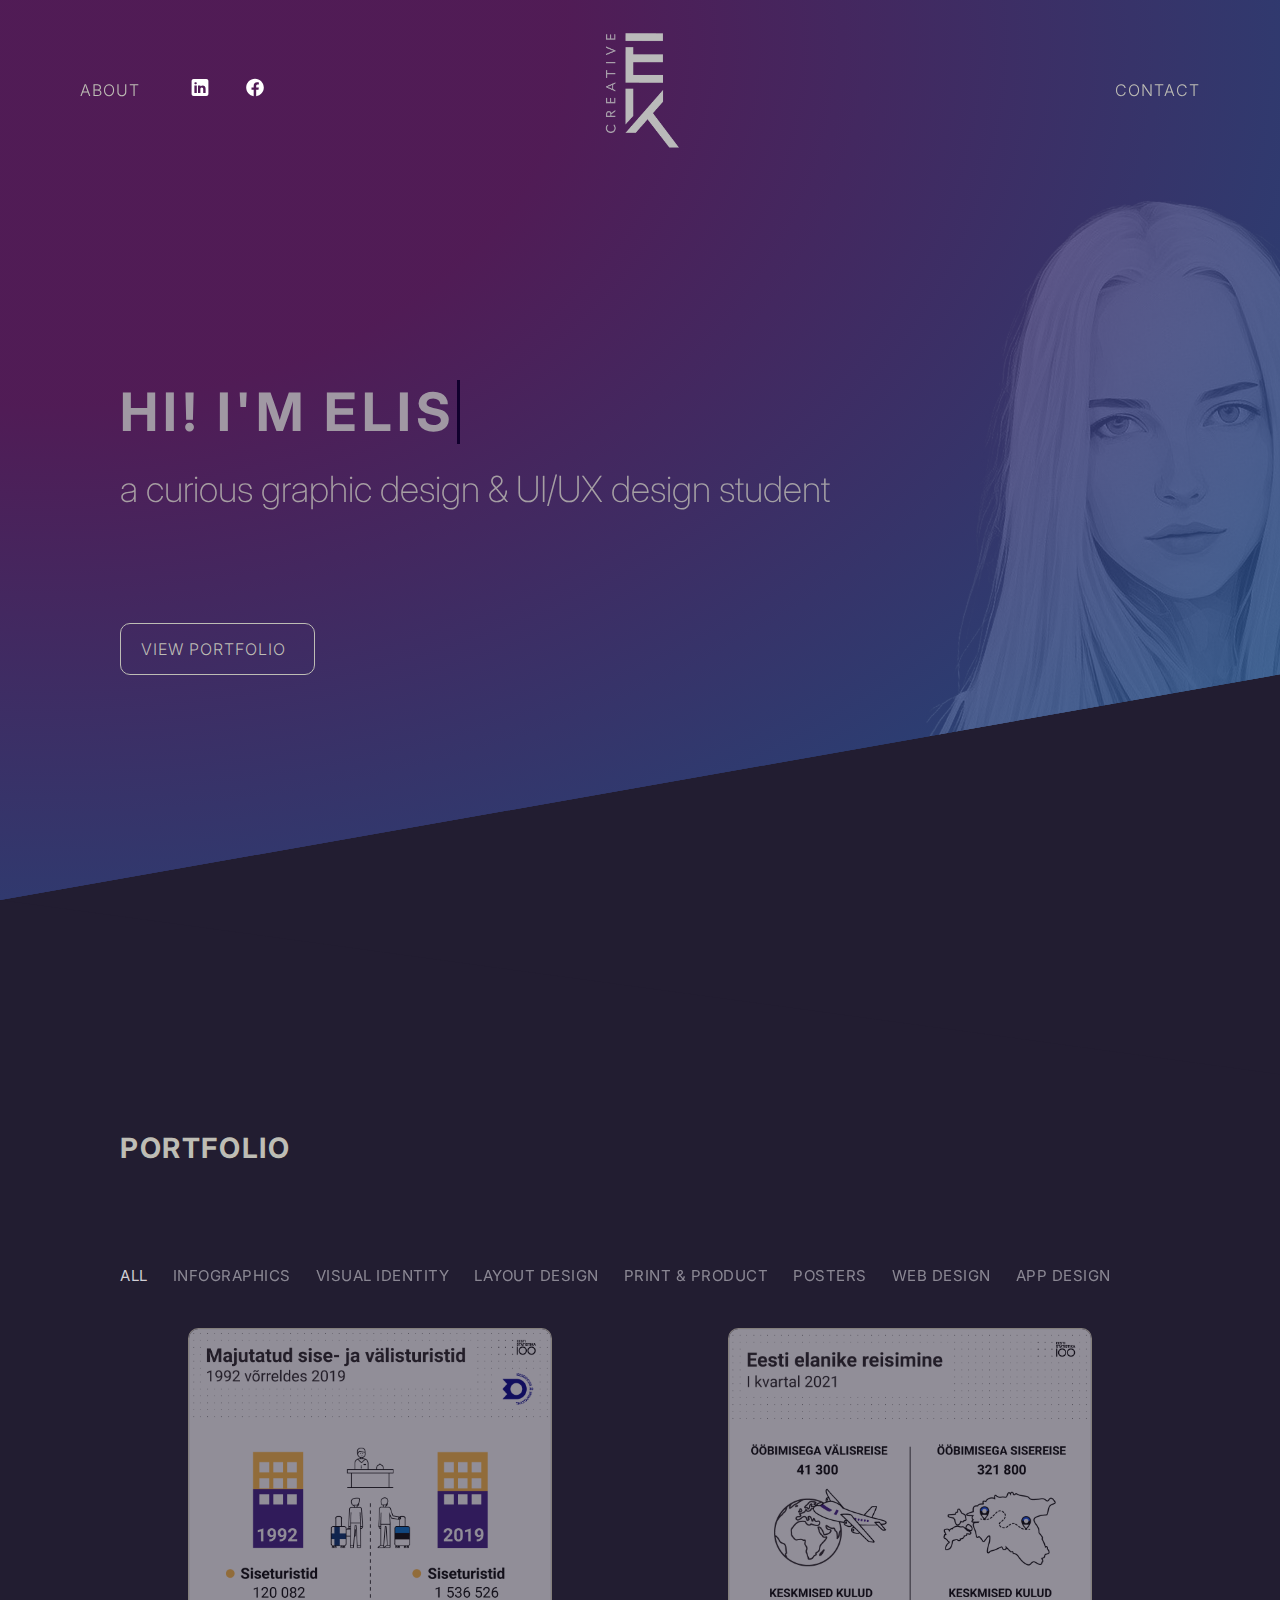
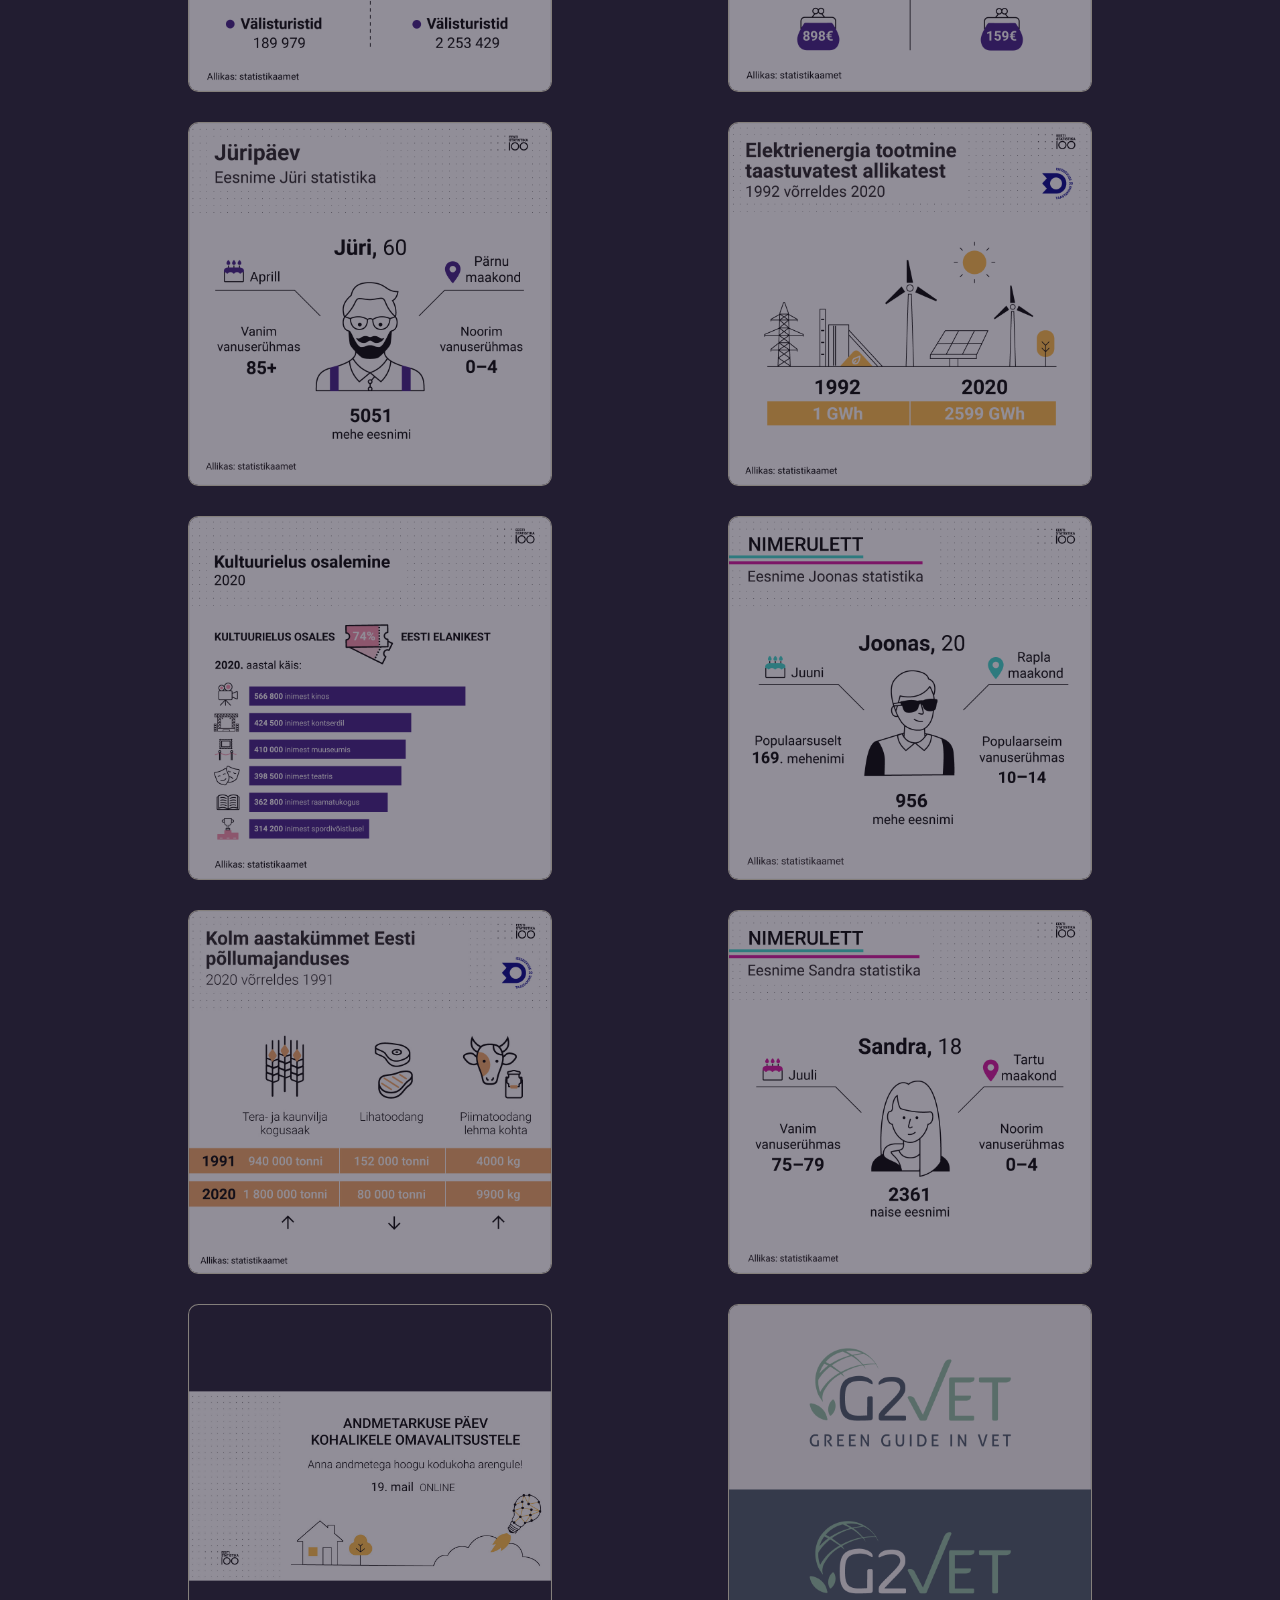
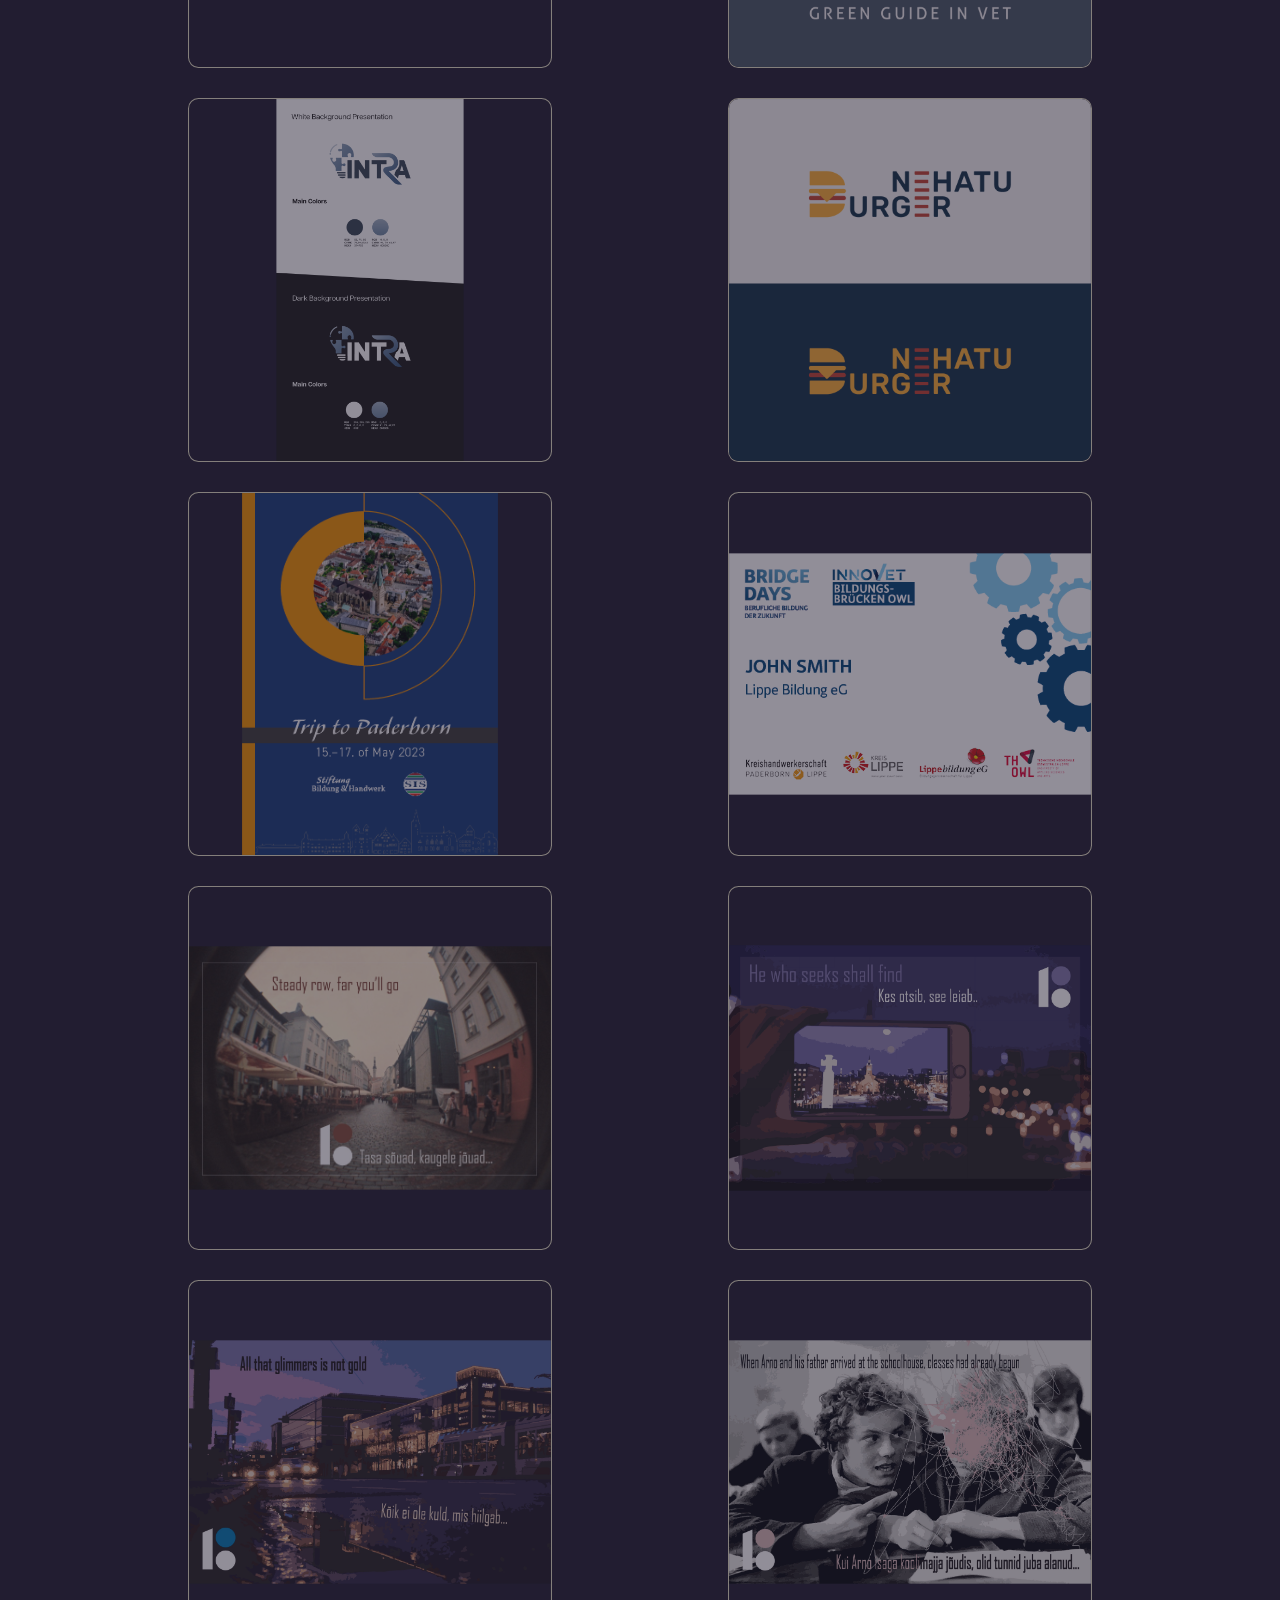
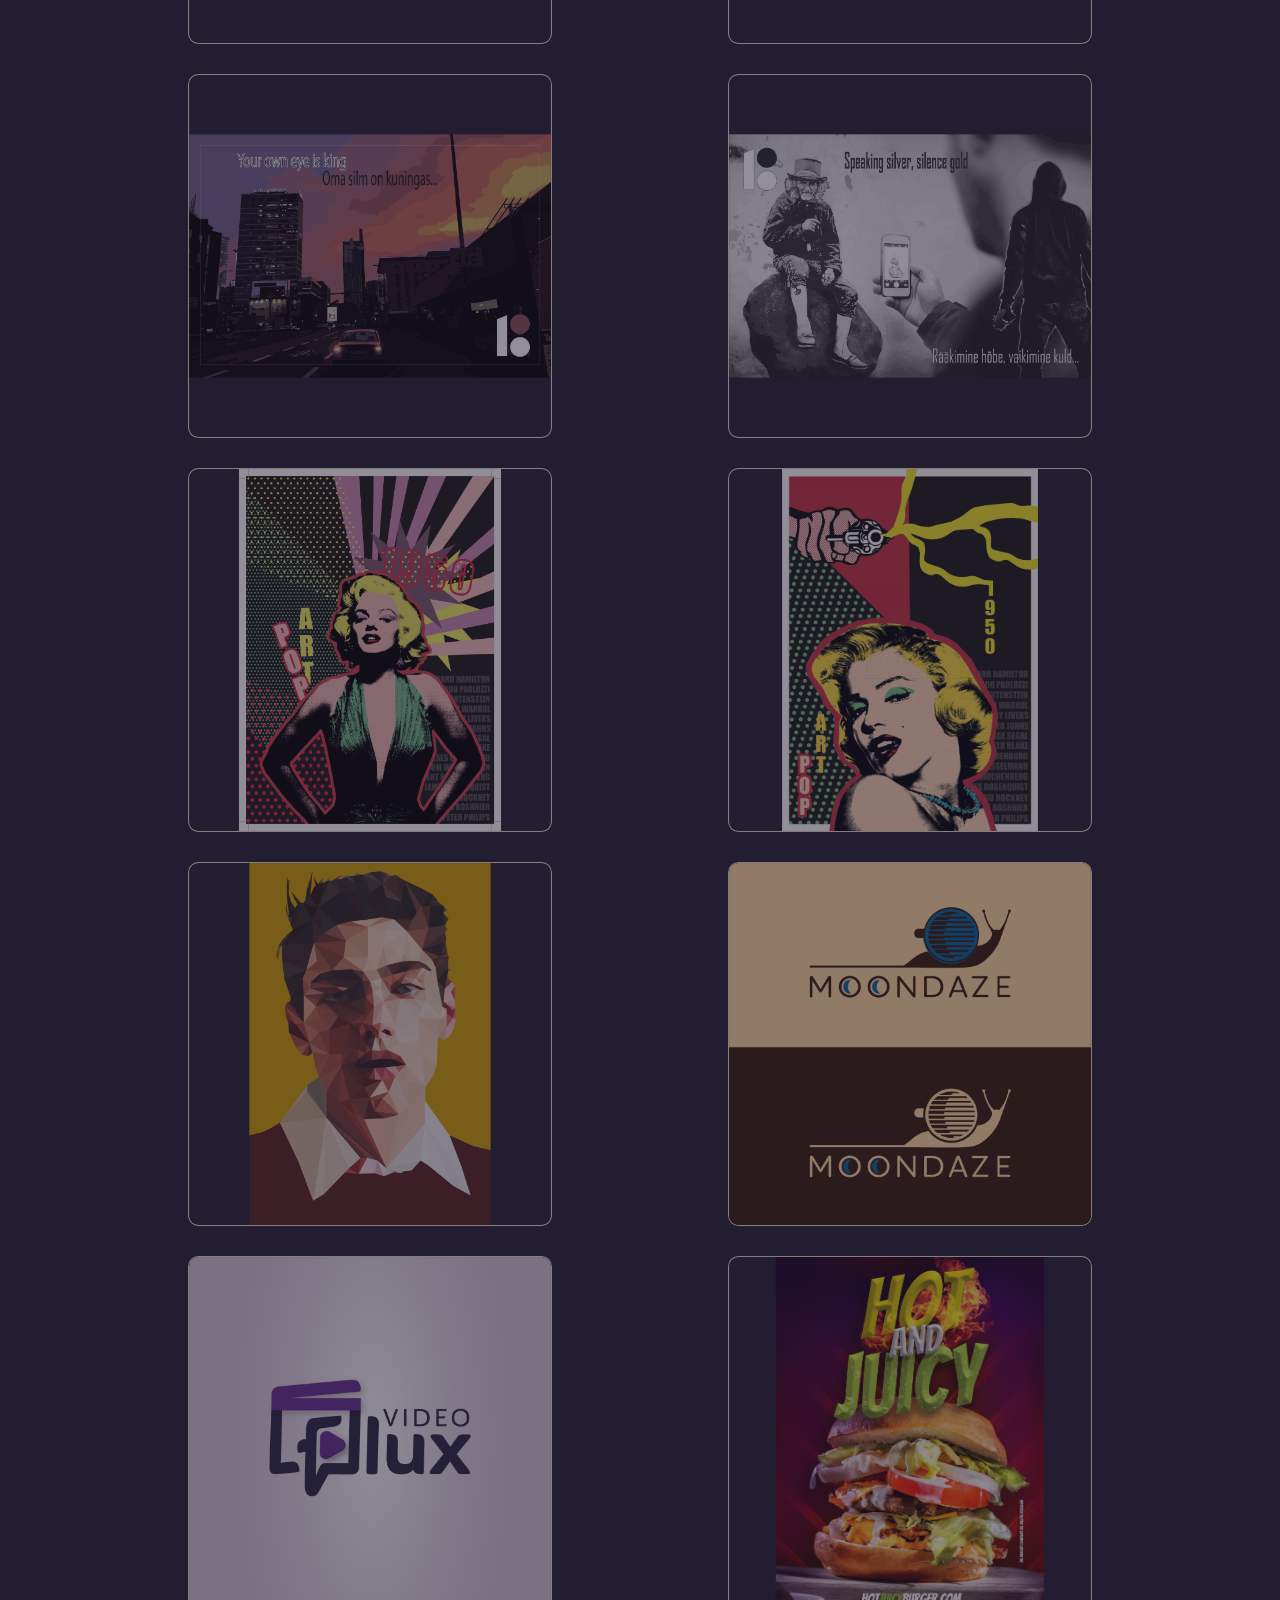
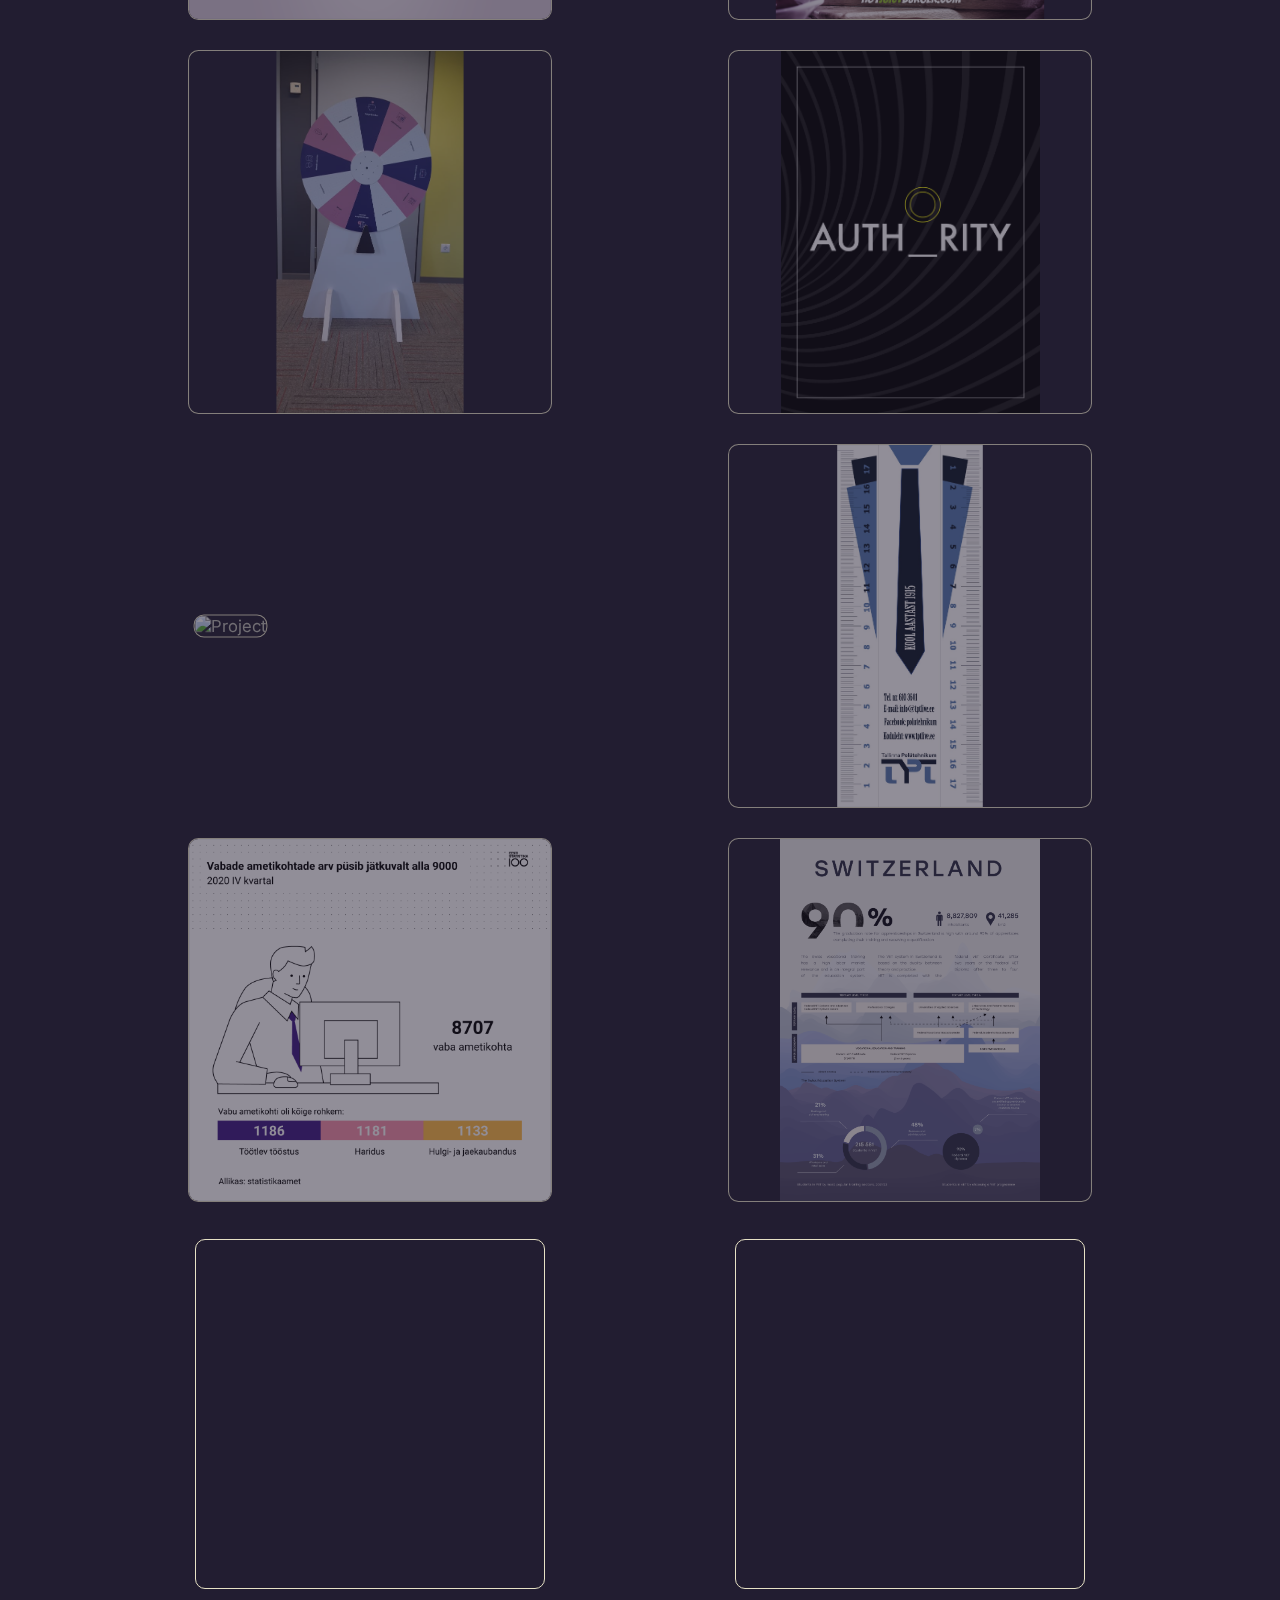
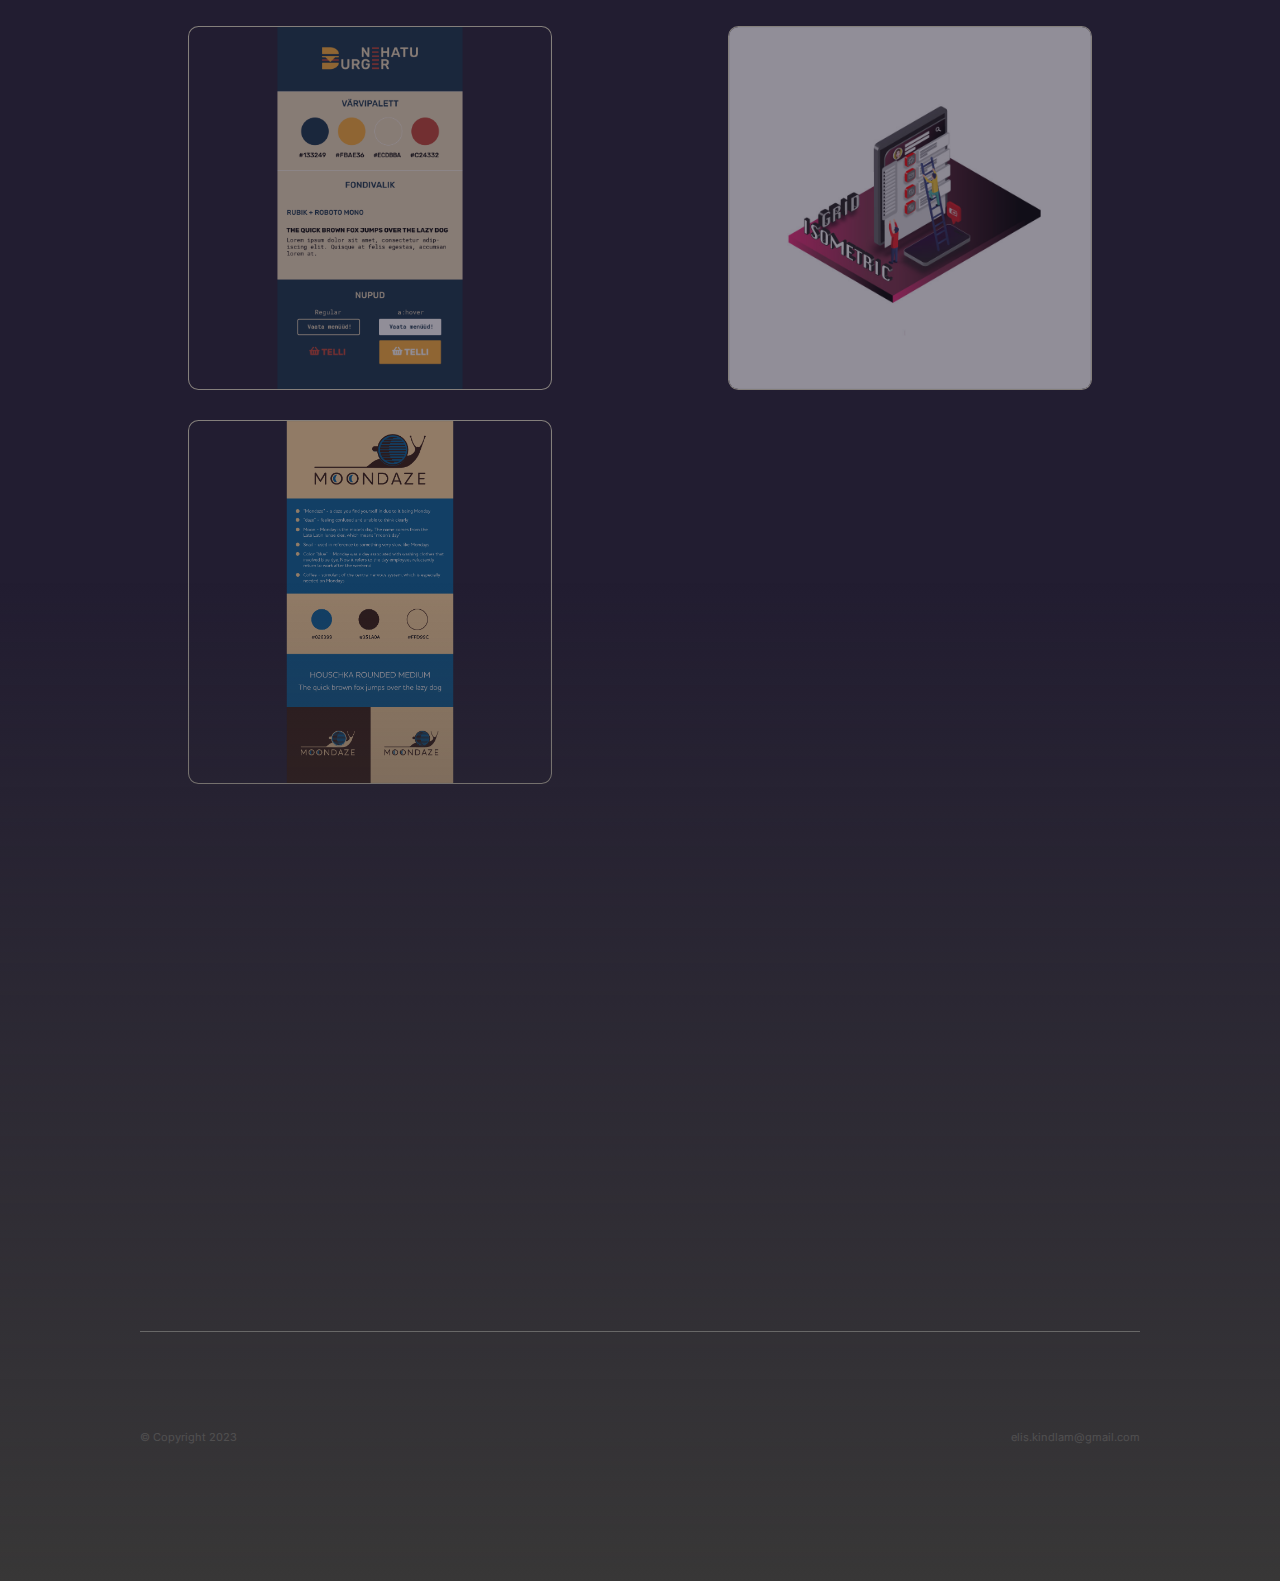
==== commit 0054b6c1: "responsive test" ====
--- a/index.html
+++ b/index.html
@@ -1 +1 @@
-<!DOCTYPE html><html lang="en"><head><meta charset="UTF-8"><meta http-equiv="X-UA-Compatible" content="IE=edge"><meta name="viewport" content="width=device-width,initial-scale=1"><!-- Favicon --><link rel="icon" href="img/favicon.png"><!-- Google Fonts --><link rel="preconnect" href="https://fonts.googleapis.com"><link rel="preconnect" href="https://fonts.gstatic.com" crossorigin><link href="https://fonts.googleapis.com/css2?family=Bebas+Neue&family=Inter:wght@100;200;300;400;500&display=swap" rel="stylesheet"><!-- Font Awesome Icons --><link rel="stylesheet" href="https://cdnjs.cloudflare.com/ajax/libs/font-awesome/6.4.0/css/all.min.css" integrity="sha512-iecdLmaskl7CVkqkXNQ/ZH/XLlvWZOJyj7Yy7tcenmpD1ypASozpmT/E0iPtmFIB46ZmdtAc9eNBvH0H/ZpiBw==" crossorigin="anonymous" referrerpolicy="no-referrer"><!-- CSS stylesheet --><link rel="stylesheet" href="styles.css"><!-- Lightbox CSS --><link rel="stylesheet" href="lightbox.css"><!-- JS link --><script src="script.js" defer="defer"></script><!-- Lightbox JS --><script src="lightbox-plus-jquery.js" defer="defer"></script><title>Elis' portfolio</title></head><body><div class="color"></div><div class="divider"></div><!-- BACK TO TOP --> <a href="#" class="to-top"><i class="fa-solid fa-arrow-up-long"></i></a><!-- NAV --><nav><a href="about.html" class="btn">About</a> <a href="index.html"><img class="personal-logo" alt="Personal logo" src="img/logo/Personal-logo1.png" width="120"> </a><a href="contact.html" class="btn">Contact</a></nav><img class="viewport-image" src="img/me/me.png" alt="" width="550px"><!-- HOME VIEWPORT --><main class="main-container"><header><section class="intro-text"><!--  <h1 class="first-heading">Hi, I'm Elis!</h1> --><div class="wrap"><div class="typewriter"><h1>Hi! I'm Elis</h1></div></div><p class="second-subheading">a curious graphic designer & UI/UX designer</p></section><button><a href="#work" class="portfolio-btn">View portfolio <i class="fa-solid fa-arrow-right-long fa-lg button-arrow"></i></a></button></header><!-- PORTFOLIO MENU --><section class="work" id="work"><h1 class="portfolio-heading">Portfolio</h1><div class="top"><ul class="filters"><li class="filter-item"><button class="filter-btn filter-btn--active">All</button></li><li class="filter-item"><button class="filter-btn">Infographics</button></li><li class="filter-item"><button class="filter-btn">Visual Identity</button></li><li class="filter-item"><button class="filter-btn">Layout Design</button></li><li class="filter-item"><button class="filter-btn">Print & product design</button></li><li class="filter-item"><button class="filter-btn">Posters</button></li><li class="filter-item"><button class="filter-btn">Web design</button></li><li class="filter-item"><button class="filter-btn">App design</button></li></ul></div><!-- PORTFOLIO GRID --><section class="container"><section class="gallery"><div class="project"><a href="img/Portfolio images/stat/Turism-FB.png" data-lightbox="portfolio" data-title="Infographic for Statistics Estonia, 2021"><img src="img/Portfolio images/stat/Turism-FB.png" alt="Project" width="350px" height="350px"></a></div><div class="project"><a href="img/Portfolio images/stat/Reisimise-uudis-FB.png" data-lightbox="portfolio" data-title="Infographic for Statistics Estonia, 2021"><img src="img/Portfolio images/stat/Reisimise-uudis-FB.png" alt="Project" width="350px" height="350px"></a></div><div class="project"><a href="img/Portfolio images/stat/Keskmine-Jüri-FB.png" data-lightbox="portfolio" data-title="Infographic for Statistics Estonia, 2021"><img src="img/Portfolio images/stat/Keskmine-Jüri-FB.png" alt="Project" width="350px" height="350px"></a></div><div class="project"><a href="img/Portfolio images/stat/Energia-tootmine-FB.png" data-lightbox="portfolio" data-title="Infographic for Statistics Estonia, 2021"><img src="img/Portfolio images/stat/Energia-tootmine-FB.png" alt="Project" width="350px" height="350px"></a></div><div class="project"><a href="img/Portfolio images/stat/Kultuurielus-osalemine-FB-1.png" data-lightbox="portfolio" data-title="Infographic for Statistics Estonia, 2021"><img src="img/Portfolio images/stat/Kultuurielus-osalemine-FB-1.png" alt="Project" width="350px" height="350px"></a></div><div class="project"><a href="img/Portfolio images/stat/Nimerulett-Joonas-FB.png" data-lightbox="portfolio" data-title="Infographic for Statistics Estonia, 2021"><img src="img/Portfolio images/stat/Nimerulett-Joonas-FB.png" alt="Project" width="350px" height="350px"></a></div><div class="project"><a href="img/Portfolio images/stat/EVTI30-pollumajandus-FB-nooltega.jpg" data-lightbox="portfolio" data-title="Infographic for Statistics Estonia, 2021"><img src="img/Portfolio images/stat/EVTI30-pollumajandus-FB-nooltega.jpg" alt="Project" width="350px" height="350px"></a></div><div class="project"><a href="img/Portfolio images/stat/Nimerulett-Sandra-FB.png" data-lightbox="portfolio" data-title="Infographic for Statistics Estonia, 2021"><img src="img/Portfolio images/stat/Nimerulett-Sandra-FB.png" alt="Project" width="350px" height="350px"></a></div><div class="project"><a href="img/Portfolio images/stat/Twitter.jpg" data-lightbox="portfolio" data-title="Infographic for Statistics Estonia, 2021"><img src="img/Portfolio images/stat/Twitter.jpg" alt="Project" width="350px" height="350px"></a></div><div class="project"><a href="img/Portfolio images/Visual Identity/g2vet-logo.png" data-lightbox="portfolio" data-title="Logo for G2VET project, Stiftung & Bildung Handwerk, 2023"><img src="img/Portfolio images/Visual Identity/g2vet-logo.png" alt="Project" width="350px" height="350px"></a></div><div class="project"><a href="img/Portfolio images/Visual Identity/INTRA-logo.png" data-lightbox="portfolio" data-title="Logo for INTRA project, Stiftung & Bildung Handwerk, 2022"><img src="img/Portfolio images/Visual Identity/INTRA-logo.png" alt="Project" width="350px" height="350px"></a></div><div class="project"><a href="img/Portfolio images/Visual Identity/nehatu-burger-logo.png" data-lightbox="portfolio" data-title="Logo for Nehatu Burger, school exam, Tallinn Polytechnic school, 2021"><img src="img/Portfolio images/Visual Identity/nehatu-burger-logo.png" alt="Project" width="350px" height="350px"></a></div><div class="project"><a href="img/Portfolio images/Layout Design/Paderborn_pdf.png" data-lightbox="portfolio" data-title="Layout design for SIS & SBH school visit, Stiftung & Bildung Handwerk, 2022"><img src="img/Portfolio images/Layout Design/Paderborn_pdf.png" alt="Project" width="350px" height="350px"></a></div><div class="project"><a href="img/Portfolio images/print assets/nametag.png" data-lightbox="portfolio" data-title="Nametag design for Bridge Days, Stiftung & Bildung Handwerk, 2023"><img src="img/Portfolio images/print assets/nametag.png" alt="Project" width="350px" height="350px"></a></div><div class="project"><a href="img/Portfolio images/print assets/postcard1.jpg" data-lightbox="portfolio" data-title="EV100 postcard design, Tallinn Polytechnic school, 2020"><img src="img/Portfolio images/print assets/postcard1.jpg" alt="Project" width="350px" height="350px"></a></div><div class="project"><a href="img/Portfolio images/print assets/postcard2.jpg" data-lightbox="portfolio" data-title="EV100 postcard design, Tallinn Polytechnic school, 2020"><img src="img/Portfolio images/print assets/postcard2.jpg" alt="Project" width="350px" height="350px"></a></div><div class="project"><a href="img/Portfolio images/print assets/postcard3.jpg" data-lightbox="portfolio" data-title="EV100 postcard design, Tallinn Polytechnic school, 2020"><img src="img/Portfolio images/print assets/postcard3.jpg" alt="Project" width="350px" height="350px"></a></div><div class="project"><a href="img/Portfolio images/print assets/postcard4.jpg" data-lightbox="portfolio" data-title="EV100 postcard design, Tallinn Polytechnic school, 2020"><img src="img/Portfolio images/print assets/postcard4.jpg" alt="Project" width="350px" height="350px"></a></div><div class="project"><a href="img/Portfolio images/print assets/postcard5.jpg" data-lightbox="portfolio" data-title="EV100 postcard design, Tallinn Polytechnic school, 2020"><img src="img/Portfolio images/print assets/postcard5.jpg" alt="Project" width="350px" height="350px"></a></div><div class="project"><a href="img/Portfolio images/print assets/postcard6.jpg" data-lightbox="portfolio" data-title="EV100 postcard design, Tallinn Polytechnic school, 2020"><img src="img/Portfolio images/print assets/postcard6.jpg" alt="Project" width="350px" height="350px"></a></div><div class="project"><a href="img/Portfolio images/Posters/Poster popart.jpg" data-lightbox="portfolio" data-title="Popart poster, Tallinn Polytechnic school, 2020"><img src="img/Portfolio images/Posters/Poster popart.jpg" alt="Project" width="350px" height="350px"></a></div><div class="project"><a href="img/Portfolio images/Posters/Poster popart2.jpg" data-lightbox="portfolio" data-title="Popart poster, Tallinn Polytechnic school, 2020"><img src="img/Portfolio images/Posters/Poster popart2.jpg" alt="Project" width="350px" height="350px"></a></div><div class="project"><a href="img/Portfolio images/Posters/Low_poly.png" data-lightbox="portfolio" data-title="Low poly poster, Kuressaare Regional Training Centre, 2022"><img src="img/Portfolio images/Posters/Low_poly.png" alt="Project" width="350px" height="350px"></a></div><div class="project"><a href="img/Portfolio images/Visual Identity/Moondaze-logo.png" data-lightbox="portfolio" data-title="Logo about Monday, Kuressaare Regional Training Centre, 2022"><img src="img/Portfolio images/Visual Identity/Moondaze-logo.png" alt="Project" width="350px" height="350px"></a></div><div class="project"><a href="img/Portfolio images/Visual Identity/flux-logo.png" data-lightbox="portfolio" data-title="Logo for Flux app, Udemy project, 2022"><img src="img/Portfolio images/Visual Identity/flux-logo.png" alt="Project" width="350px" height="350px"></a></div><div class="project"><a href="img/Portfolio images/Posters/burgeri-poster.jpg" data-lightbox="portfolio" data-title="Poster for a burger company, Udemy project, 2022"><img src="img/Portfolio images/Posters/burgeri-poster.jpg" alt="Project" width="350px" height="350px"></a></div><div class="project"><a href="img/Portfolio images/print assets/loosiratas-3.jpeg" data-lightbox="portfolio" data-title="Lottery wheel design for Statistics Estonia, 2021"><img src="img/Portfolio images/print assets/loosiratas-3.jpeg" alt="Project" width="350px" height="350px"></a></div><div class="project"><a href="img/Portfolio images/Posters/typo poster.jpg" data-lightbox="portfolio" data-title="Typography poster, personal project, 2021"><img src="img/Portfolio images/Posters/typo poster.jpg" alt="Project" width="350px" height="350px"></a></div><div class="project"><a href="img/Portfolio images/ui:ux/web mockup.png" data-lightbox="portfolio" data-title="G2VET website design, Stiftung & Bildung Handwerk, 2023"><img src="img/Portfolio images/ui:ux/web mockup.png" alt="Project" width="350px" height="350px"></a></div><div class="project"><a href="img/Portfolio images/print assets/joonlaud.jpg" data-lightbox="portfolio" data-title="Ruler design for school, Tallinn Polytechnic school, 2020"><img src="img/Portfolio images/print assets/joonlaud.jpg" alt="Project" width="350px" height="350px"></a></div><div class="project"><a href="img/Portfolio images/stat/Vabad-ametikohad-Facebook.png" data-lightbox="portfolio" data-title="Ruler design for school, Tallinn Polytechnic school, 2020"><img src="img/Portfolio images/stat/Vabad-ametikohad-Facebook.png" alt="Project" width="350px" height="350px"></a></div><div class="project"><a href="img/Portfolio images/Posters/switzerland.png" data-lightbox="portfolio" data-title="Wall poster design for Stiftung & Bildung Handwerk foundation corridor, 2023"><img src="img/Portfolio images/Posters/switzerland.png" alt="Project" width="350px" height="350px"></a></div><div class="project"><iframe id="g2vet-pdf" src="img/Portfolio images/Visual Identity/G2VET brand guidelines.pdf" frameborder="0" width="350px" height="350px"></iframe></div><div class="project"><iframe style="border: 1px solid rgba(0, 0, 0, 0.1);" width="800" height="450" src="https://www.figma.com/embed?embed_host=share&url=https%3A%2F%2Fwww.figma.com%2Fproto%2Fvn8XmMlmkXJHiH5BMpXQxA%2FDrop'N'Trip%3Fpage-id%3D0%253A1%26type%3Ddesign%26node-id%3D189-103%26viewport%3D383%252C20%252C0.13%26scaling%3Dscale-down%26starting-point-node-id%3D189%253A103" allowfullscreen></iframe></div><div class="project"><a href="img/Portfolio images/Visual Identity/Nehatu_Stiilileht.png" data-lightbox="portfolio" data-title="Nehatu burger style guide, school exam project, 2021"><img src="img/Portfolio images/Visual Identity/Nehatu_Stiilileht.png" alt="Project" width="350px" height="350px"></a></div><div class="project"><a href="img/Portfolio images/isometric-grid.jpg" data-lightbox="portfolio" data-title="Isometric grid, personal project, 2021"><img src="img/Portfolio images/isometric-grid.jpg" alt="Project" width="350px" height="350px"></a></div><div class="project"><a href="img/Portfolio images/Visual Identity/Style-guide-moondaze.png" data-lightbox="portfolio" data-title="Isometric grid, personal project, 2021"><img src="img/Portfolio images/Visual Identity/Style-guide-moondaze.png" alt="Project" width="350px" height="350px"></a></div></section></section></section><!-- LINKS --><ul class="links"><li class="link-item"><a href="https://www.linkedin.com/in/elis-kindlam-05995a250/" class="link" target="_blank"><img class="link-img" src="img/icons/icons8-linkedin-white.svg" alt="LinkedIn"></a></li><li class="link-item"><a href="https://www.facebook.com/elis.kindlam/" class="link" target="_blank"><img class="link-img" src="img/icons/icons8-facebook-white.svg" alt="Facebook"></a></li></ul><!--FOOTER --><footer class="footer"><small class="copyright">&copy; Copyright 2023</small> <a href="mailto:elis.kindlam@gmail.com" class="email">elis.kindlam@gmail.com</a></footer></main><div class="fade"></div></body></html>+<!DOCTYPE html><html lang="en"><head><meta charset="UTF-8"><meta http-equiv="X-UA-Compatible" content="IE=edge"><meta name="viewport" content="width=device-width,initial-scale=1"><!-- Favicon --><link rel="icon" href="img/favicon.png"><!-- Google Fonts --><link rel="preconnect" href="https://fonts.googleapis.com"><link rel="preconnect" href="https://fonts.gstatic.com" crossorigin><link href="https://fonts.googleapis.com/css2?family=Bebas+Neue&family=Inter:wght@100;200;300;400;500&display=swap" rel="stylesheet"><!-- Font Awesome Icons --><link rel="stylesheet" href="https://cdnjs.cloudflare.com/ajax/libs/font-awesome/6.4.0/css/all.min.css" integrity="sha512-iecdLmaskl7CVkqkXNQ/ZH/XLlvWZOJyj7Yy7tcenmpD1ypASozpmT/E0iPtmFIB46ZmdtAc9eNBvH0H/ZpiBw==" crossorigin="anonymous" referrerpolicy="no-referrer"><!-- CSS stylesheet --><link rel="stylesheet" href="styles.css"><!-- Lightbox CSS --><link rel="stylesheet" href="lightbox.css"><!-- JS link --><script src="script.js" defer="defer"></script><!-- Lightbox JS --><script src="lightbox-plus-jquery.js" defer="defer"></script><title>Elis' portfolio</title></head><body><div class="color"></div><div class="divider"></div><!-- NAV --><nav><a href="about.html" class="btn">About</a> <a href="index.html"><img class="personal-logo" alt="Personal logo" src="img/logo/Personal-logo1.png" width="120"> </a><a href="contact.html" class="btn">Contact</a></nav><img class="viewport-image" src="img/me/me.png" alt="" width="550px"><!-- HOME VIEWPORT --><main class="main-container"><header><section class="intro-text"><!--  <h1 class="first-heading">Hi, I'm Elis!</h1> --><div class="wrap"><div class="typewriter"><h1>Hi! I'm Elis</h1></div></div><p class="second-subheading">a curious graphic design & UI/UX design student</p></section><button><a href="#work" class="portfolio-btn">View portfolio <i class="fa-solid fa-arrow-right-long fa-lg button-arrow"></i></a></button></header><!-- PORTFOLIO MENU --><section class="work" id="work"><h1 class="portfolio-heading">Portfolio</h1><div class="top"><ul class="filters"><li class="filter-item"><button class="filter-btn filter-btn--active">All</button></li><li class="filter-item"><button class="filter-btn">Infographics</button></li><li class="filter-item"><button class="filter-btn">Visual Identity</button></li><li class="filter-item"><button class="filter-btn">Layout Design</button></li><li class="filter-item"><button class="filter-btn">Print & product</button></li><li class="filter-item"><button class="filter-btn">Posters</button></li><li class="filter-item"><button class="filter-btn">Web design</button></li><li class="filter-item"><button class="filter-btn">App design</button></li></ul></div><!-- PORTFOLIO GRID --><section class="portfolio-container"><section class="gallery"><div class="project"><a href="img/Portfolio images/stat/Turism-FB.png" data-lightbox="portfolio" data-title="Infographic for Statistics Estonia, 2021"><img src="img/Portfolio images/stat/Turism-FB.png" alt="Project" width="350px" height="350px"></a></div><div class="project"><a href="img/Portfolio images/stat/Reisimise-uudis-FB.png" data-lightbox="portfolio" data-title="Infographic for Statistics Estonia, 2021"><img src="img/Portfolio images/stat/Reisimise-uudis-FB.png" alt="Project" width="350px" height="350px"></a></div><div class="project"><a href="img/Portfolio images/stat/Keskmine-Jüri-FB.png" data-lightbox="portfolio" data-title="Infographic for Statistics Estonia, 2021"><img src="img/Portfolio images/stat/Keskmine-Jüri-FB.png" alt="Project" width="350px" height="350px"></a></div><div class="project"><a href="img/Portfolio images/stat/Energia-tootmine-FB.png" data-lightbox="portfolio" data-title="Infographic for Statistics Estonia, 2021"><img src="img/Portfolio images/stat/Energia-tootmine-FB.png" alt="Project" width="350px" height="350px"></a></div><div class="project"><a href="img/Portfolio images/stat/Kultuurielus-osalemine-FB-1.png" data-lightbox="portfolio" data-title="Infographic for Statistics Estonia, 2021"><img src="img/Portfolio images/stat/Kultuurielus-osalemine-FB-1.png" alt="Project" width="350px" height="350px"></a></div><div class="project"><a href="img/Portfolio images/stat/Nimerulett-Joonas-FB.png" data-lightbox="portfolio" data-title="Infographic for Statistics Estonia, 2021"><img src="img/Portfolio images/stat/Nimerulett-Joonas-FB.png" alt="Project" width="350px" height="350px"></a></div><div class="project"><a href="img/Portfolio images/stat/EVTI30-pollumajandus-FB-nooltega.jpg" data-lightbox="portfolio" data-title="Infographic for Statistics Estonia, 2021"><img src="img/Portfolio images/stat/EVTI30-pollumajandus-FB-nooltega.jpg" alt="Project" width="350px" height="350px"></a></div><div class="project"><a href="img/Portfolio images/stat/Nimerulett-Sandra-FB.png" data-lightbox="portfolio" data-title="Infographic for Statistics Estonia, 2021"><img src="img/Portfolio images/stat/Nimerulett-Sandra-FB.png" alt="Project" width="350px" height="350px"></a></div><div class="project"><a href="img/Portfolio images/stat/Twitter.jpg" data-lightbox="portfolio" data-title="Infographic for Statistics Estonia, 2021"><img src="img/Portfolio images/stat/Twitter.jpg" alt="Project" width="350px" height="350px"></a></div><div class="project"><a href="img/Portfolio images/Visual Identity/g2vet-logo.png" data-lightbox="portfolio" data-title="Logo for G2VET project, Stiftung & Bildung Handwerk, 2023"><img src="img/Portfolio images/Visual Identity/g2vet-logo.png" alt="Project" width="350px" height="350px"></a></div><div class="project"><a href="img/Portfolio images/Visual Identity/INTRA-logo.png" data-lightbox="portfolio" data-title="Logo for INTRA project, Stiftung & Bildung Handwerk, 2022"><img src="img/Portfolio images/Visual Identity/INTRA-logo.png" alt="Project" width="350px" height="350px"></a></div><div class="project"><a href="img/Portfolio images/Visual Identity/nehatu-burger-logo.png" data-lightbox="portfolio" data-title="Logo for Nehatu Burger, school exam, Tallinn Polytechnic school, 2021"><img src="img/Portfolio images/Visual Identity/nehatu-burger-logo.png" alt="Project" width="350px" height="350px"></a></div><div class="project"><a href="img/Portfolio images/Layout Design/Paderborn_pdf.png" data-lightbox="portfolio" data-title="Layout design for SIS & SBH school visit, Stiftung & Bildung Handwerk, 2022"><img src="img/Portfolio images/Layout Design/Paderborn_pdf.png" alt="Project" width="350px" height="350px"></a></div><div class="project"><a href="img/Portfolio images/print assets/nametag.png" data-lightbox="portfolio" data-title="Nametag design for Bridge Days, Stiftung & Bildung Handwerk, 2023"><img src="img/Portfolio images/print assets/nametag.png" alt="Project" width="350px" height="350px"></a></div><div class="project"><a href="img/Portfolio images/print assets/postcard1.jpg" data-lightbox="portfolio" data-title="EV100 postcard design, Tallinn Polytechnic school, 2020"><img src="img/Portfolio images/print assets/postcard1.jpg" alt="Project" width="350px" height="350px"></a></div><div class="project"><a href="img/Portfolio images/print assets/postcard2.jpg" data-lightbox="portfolio" data-title="EV100 postcard design, Tallinn Polytechnic school, 2020"><img src="img/Portfolio images/print assets/postcard2.jpg" alt="Project" width="350px" height="350px"></a></div><div class="project"><a href="img/Portfolio images/print assets/postcard3.jpg" data-lightbox="portfolio" data-title="EV100 postcard design, Tallinn Polytechnic school, 2020"><img src="img/Portfolio images/print assets/postcard3.jpg" alt="Project" width="350px" height="350px"></a></div><div class="project"><a href="img/Portfolio images/print assets/postcard4.jpg" data-lightbox="portfolio" data-title="EV100 postcard design, Tallinn Polytechnic school, 2020"><img src="img/Portfolio images/print assets/postcard4.jpg" alt="Project" width="350px" height="350px"></a></div><div class="project"><a href="img/Portfolio images/print assets/postcard5.jpg" data-lightbox="portfolio" data-title="EV100 postcard design, Tallinn Polytechnic school, 2020"><img src="img/Portfolio images/print assets/postcard5.jpg" alt="Project" width="350px" height="350px"></a></div><div class="project"><a href="img/Portfolio images/print assets/postcard6.jpg" data-lightbox="portfolio" data-title="EV100 postcard design, Tallinn Polytechnic school, 2020"><img src="img/Portfolio images/print assets/postcard6.jpg" alt="Project" width="350px" height="350px"></a></div><div class="project"><a href="img/Portfolio images/Posters/Poster popart.jpg" data-lightbox="portfolio" data-title="Popart poster, Tallinn Polytechnic school, 2020"><img src="img/Portfolio images/Posters/Poster popart.jpg" alt="Project" width="350px" height="350px"></a></div><div class="project"><a href="img/Portfolio images/Posters/Poster popart2.jpg" data-lightbox="portfolio" data-title="Popart poster, Tallinn Polytechnic school, 2020"><img src="img/Portfolio images/Posters/Poster popart2.jpg" alt="Project" width="350px" height="350px"></a></div><div class="project"><a href="img/Portfolio images/Posters/Low_poly.png" data-lightbox="portfolio" data-title="Low poly poster, Kuressaare Regional Training Centre, 2022"><img src="img/Portfolio images/Posters/Low_poly.png" alt="Project" width="350px" height="350px"></a></div><div class="project"><a href="img/Portfolio images/Visual Identity/Moondaze-logo.png" data-lightbox="portfolio" data-title="Logo about Monday, Kuressaare Regional Training Centre, 2022"><img src="img/Portfolio images/Visual Identity/Moondaze-logo.png" alt="Project" width="350px" height="350px"></a></div><div class="project"><a href="img/Portfolio images/Visual Identity/flux-logo.png" data-lightbox="portfolio" data-title="Logo for Flux app, Udemy project, 2022"><img src="img/Portfolio images/Visual Identity/flux-logo.png" alt="Project" width="350px" height="350px"></a></div><div class="project"><a href="img/Portfolio images/Posters/burgeri-poster.jpg" data-lightbox="portfolio" data-title="Poster for a burger company, Udemy project, 2022"><img src="img/Portfolio images/Posters/burgeri-poster.jpg" alt="Project" width="350px" height="350px"></a></div><div class="project"><a href="img/Portfolio images/print assets/loosiratas-3.jpeg" data-lightbox="portfolio" data-title="Lottery wheel design for Statistics Estonia, 2021"><img src="img/Portfolio images/print assets/loosiratas-3.jpeg" alt="Project" width="350px" height="350px"></a></div><div class="project"><a href="img/Portfolio images/Posters/typo poster.jpg" data-lightbox="portfolio" data-title="Typography poster, personal project, 2021"><img src="img/Portfolio images/Posters/typo poster.jpg" alt="Project" width="350px" height="350px"></a></div><div class="project"><a href="img/Portfolio images/ui:ux/web mockup.png" data-lightbox="portfolio" data-title="G2VET website design, Stiftung & Bildung Handwerk, 2023"><img src="img/Portfolio images/ui:ux/web mockup.png" alt="Project" width="350px" height="350px"></a></div><div class="project"><a href="img/Portfolio images/print assets/joonlaud.jpg" data-lightbox="portfolio" data-title="Ruler design for school, Tallinn Polytechnic school, 2020"><img src="img/Portfolio images/print assets/joonlaud.jpg" alt="Project" width="350px" height="350px"></a></div><div class="project"><a href="img/Portfolio images/stat/Vabad-ametikohad-Facebook.png" data-lightbox="portfolio" data-title="Ruler design for school, Tallinn Polytechnic school, 2020"><img src="img/Portfolio images/stat/Vabad-ametikohad-Facebook.png" alt="Project" width="350px" height="350px"></a></div><div class="project"><a href="img/Portfolio images/Posters/switzerland.png" data-lightbox="portfolio" data-title="Wall poster design for Stiftung & Bildung Handwerk foundation corridor, 2023"><img src="img/Portfolio images/Posters/switzerland.png" alt="Project" width="350px" height="350px"></a></div><div class="project"><iframe src="img/Portfolio images/Visual Identity/G2VET brand guidelines.pdf" frameborder="0" width="350px" height="350px"></iframe></div><div class="project"><iframe src="https://www.figma.com/embed?embed_host=share&url=https%3A%2F%2Fwww.figma.com%2Fproto%2Fvn8XmMlmkXJHiH5BMpXQxA%2FDrop'N'Trip%3Fpage-id%3D0%253A1%26type%3Ddesign%26node-id%3D189-103%26viewport%3D383%252C20%252C0.13%26scaling%3Dscale-down%26starting-point-node-id%3D189%253A103" allowfullscreen width="350px" height="350px"></iframe></div><div class="project"><a href="img/Portfolio images/Visual Identity/Nehatu_Stiilileht.png" data-lightbox="portfolio" data-title="Nehatu burger style guide, school exam project, 2021"><img src="img/Portfolio images/Visual Identity/Nehatu_Stiilileht.png" alt="Project" width="350px" height="350px"></a></div><div class="project"><a href="img/Portfolio images/isometric-grid.jpg" data-lightbox="portfolio" data-title="Isometric grid, personal project, 2021"><img src="img/Portfolio images/isometric-grid.jpg" alt="Project" width="350px" height="350px"></a></div><div class="project"><a href="img/Portfolio images/Visual Identity/Style-guide-moondaze.png" data-lightbox="portfolio" data-title="Isometric grid, personal project, 2021"><img src="img/Portfolio images/Visual Identity/Style-guide-moondaze.png" alt="Project" width="350px" height="350px"></a></div></section></section></section><!-- LINKS --><ul class="links"><li class="link-item"><a href="https://www.linkedin.com/in/elis-kindlam-05995a250/" class="link" target="_blank"><img class="link-img" src="img/icons/icons8-linkedin-white.svg" alt="LinkedIn"></a></li><li class="link-item"><a href="https://www.facebook.com/elis.kindlam/" class="link" target="_blank"><img class="link-img" src="img/icons/icons8-facebook-white.svg" alt="Facebook"></a></li></ul><!-- BACK TO TOP --> <a href="#" class="to-top"><i class="fa-solid fa-arrow-up-long"></i></a><!--FOOTER --><footer class="footer"><small class="copyright">&copy; Copyright 2023</small> <a href="mailto:elis.kindlam@gmail.com" class="email">elis.kindlam@gmail.com</a></footer></main><div class="fade"></div></body></html>--- a/styles.css
+++ b/styles.css
@@ -1 +1 @@
-*{box-sizing:border-box;margin:0;padding:0}a{color:inherit;text-decoration:none}ul{list-style:none}button{background:none;border:none;color:inherit;font:inherit}@keyframes fade-down{0%{opacity:0;transform:translateY(-30px) scale(.9)}to{opacity:1;transform:translateY(0) scale(1)}}@keyframes fade-up{0%{opacity:0;transform:translateY(30px) scale(.9)}to{opacity:1;transform:translateY(0) scale(1)}}@keyframes fade-left{0%{opacity:0;transform:translateX(30px) translateY(-50%) scale(.9)}to{opacity:1;transform:translateY(0) translateY(-50%) scale(1)}}@keyframes fade-in{0%{opacity:0;transform:translate(0)}to{opacity:1;transform:translate(0)}}@keyframes circle{0%{opacity:0;transform:translate(0)}40%{opacity:1}80%{opacity:0;transform:translateY(20px)}to{opacity:0}}html{--default-opacity:0.2;--hover-opacity:0.1;scroll-behavior:smooth}body,html{overflow-x:hidden}body{background-color:#221d31;color:#bebdb5;font-family:Inter,sans-serif;position:relative;scrollbar-width:none}body::-webkit-scrollbar{display:none}.color{background-image:radial-gradient(farthest-corner at 40px 40px,rgba(170,25,156,.342) 30%,rgba(33,104,179,.559) 90%);height:900px;position:absolute;width:100%;z-index:-10}.container-page{padding:300px 250px 0;width:100%}.section-heading{animation:fade-in 2s;color:#bebdb5;font-size:2.25rem;margin-bottom:50px;text-align:left;text-transform:uppercase}.main-container{margin:0 auto;max-width:1200px;text-align:left}nav{display:flex;justify-content:space-between;padding:60px;position:fixed;transition:all .5s;width:100%}.personal-logo{animation:fade-down 1s .5s backwards;left:0;margin:auto;position:absolute;right:0;top:10px}.logo-hidden{opacity:0;transition:all .3s}nav .btn.scrolled{display:block}.intro-text{animation:fade-up 1s;color:#bebdb5;margin-bottom:130px;margin-top:380px}.first-heading{font-size:3.3125rem;font-weight:300;letter-spacing:.03125rem;padding-bottom:10px;text-transform:uppercase}.second-subheading{color:#bebdb5;font-size:2.25rem;font-weight:200;margin-top:25px;opacity:.8}.text--second{display:block;letter-spacing:.0625rem;padding:6px}.viewport-image{filter:grayscale(100%);left:1000px;opacity:.4;position:absolute;top:170px;transform:rotate(-6deg);z-index:-100}.divider{background-color:#221d31;-webkit-clip-path:polygon(0 0,100% 0,100% 100%,100% 100%);clip-path:polygon(0 0,100% 0,100% 100%,100% 100%);height:400px;left:0;position:absolute;top:900px;transform:skewY(-10deg);transform-origin:left;width:100%}.portfolio-btn{animation:fade-in 2s;border:1px solid #bebdb5;border-radius:10px;color:#bebdb5;font-size:1rem;font-weight:300;letter-spacing:.0625rem;padding:15px 20px;text-transform:uppercase;transition:all .6s}.button-arrow{padding-left:8px}.portfolio-btn:hover{background-color:#bebdb5;color:#352f3f;font-weight:500;padding-right:30px}.skills-about-section{margin-top:150px}.smaller-heading{color:#bebdb5;font-size:1.5rem;padding-bottom:50px;position:relative;text-align:left;text-transform:uppercase}.skills-icon{width:50px}.btn{animation:fade-down 1s .5s backwards;color:#bebdb5;font-size:1rem;font-weight:300;letter-spacing:.0625rem;padding:15px 20px;text-transform:uppercase;transition:all .4s}.btn:hover{transform:scale(1.1)}.work{animation:fade-up .6s .2s backwards;margin-top:400px}.portfolio-heading{color:#bebdb5;font-size:1.75rem;letter-spacing:.1rem;padding-top:68px;text-transform:uppercase}.top{margin:100px 0 0}.filters,.top{transition:all .4s}.filters{display:flex;gap:30px;justify-content:left}.filter-btn{color:#d1cfd6;cursor:pointer;font-size:.9375rem;letter-spacing:.03125rem;opacity:.6;text-transform:uppercase;transition:all .5s}.filter-btn--active,.filter-btn:hover{opacity:1}.links{animation:fade-left .5s .8s backwards;position:fixed;right:5%;top:50%;transform:translateY(-50%)}.link-item{transition:all .4s}.link-item:not(:last-child){margin-bottom:25px}.link-item:hover{transform:scale(1.2)}.link-img{height:20px;width:20px}.arrow{bottom:120px;color:#e6e1c5;font-size:2.5rem;position:absolute;right:11%}.footer{align-items:center;border-top:1px solid #f8f8f8;color:#dfdde1;display:flex;justify-content:space-between;margin:200px auto 0;max-width:1280px;min-height:250px}.copyright,.email{font-size:.75rem}@media (max-width:1620px){nav{padding:60px 40px}}@media (max-width:1470px){.intro-text,.work,header button{padding:0 90px}.viewport-image{left:900px;top:180px;transform:rotate(-7.5deg)}.container{max-width:980px}.filters{flex-wrap:wrap;white-space:nowrap}.top{max-width:870px}.footer{margin:90px}}@media (max-width:1300px){.intro-text,.work,header button{padding:0 100px}.top{max-width:900px}.footer{margin:90px}}@media (max-width:1200px){.links{animation-name:fade-down;display:flex;left:220px;position:absolute;right:auto;top:75px;transform:none}.link-item:not(:last-child){margin-right:15px}.viewport-image{display:none}.footer{margin:90px}}@media (max-width:1170px){.top{max-width:800px}.footer{margin:90px}}@media (max-width:1064px){.top{max-width:800px}.footer{margin:90px}.to-top.active{transform:translateX(20px)}}@media (max-width:944px){.filters{flex-direction:column}}@media (min-width:768px){form{grid-template-columns:repeat(2,1fr)}}@media (max-width:700px){.links{left:50%;top:180px;transform:translateX(-50%)}.footer{margin:70px}}@media (max-width:670px){.intro-text,.work{padding:0 60px 0 90px}.portfolio-btn{margin-left:0;white-space:nowrap}.footer{margin:70px}}@media (max-width:575px){.to-top.active{left:50%;position:absolute;right:50%;transform:translate(-20px,-500px)}}@media (max-width:520px){.copyright,.email{font-size:.6875rem}.footer{margin:70px}}.section-about{background-image:linear-gradient(175deg,#262530 30%,#c1b6bf57 0);min-height:100vh;padding-top:250px}.container-about{margin:0 auto;max-width:1280px;padding-left:32px}.about-text{animation:fade-up 1s;color:#bebdb5;font-size:1rem;line-height:1.8;padding-bottom:100px;padding-top:30px;text-align:justify;width:60%}.about-image{position:absolute;right:18%;top:12%;z-index:10}.about-image img{border-radius:10px;box-shadow:10px 15px 25px 0 rgba(0,0,0,.2);display:block;height:500px;-o-object-fit:cover;object-fit:cover;transition:all .5s cubic-bezier(.645,.045,.355,1);width:100%}.about-image:hover img{box-shadow:1px 1px 10px 0 rgba(0,0,0,.1)}.about-image .glow-wrap{border-radius:10px;height:100%;overflow:hidden;position:absolute;top:0;width:100%}.about-image .glow{background:rgba(167,146,172,.2);display:block;filter:blur(20px);height:200%;position:absolute;top:0;transform:rotate(45deg) translate(-450%);width:40%}.about-image .glow,.about-image:hover .glow{transition:all 1s cubic-bezier(.645,.045,.355,1)}.about-image:hover .glow{transform:rotate(45deg) translate(450%)}.about-image:hover img,.photo:hover .glow-wrap{margin-top:0}.my-skills{display:flex;gap:100px;justify-content:center;left:0;margin-bottom:200px;margin-top:80px;position:relative}.timeline{grid-gap:40px;display:grid;grid-template-columns:repeat(2,1fr);padding-bottom:60px;padding-top:60px}.timeline .timeline-item{border-left:1px solid beige;padding-left:3rem;position:relative}.timeline .timeline-item .tl-icon{align-items:center;background-color:#020019;border-radius:50%;display:flex;height:50px;justify-content:center;left:-27px;position:absolute;top:0;width:50px}.timeline .timeline-item .tl-icon i{font-size:1.3rem}.timeline .timeline-item .tl-duration{background-color:#06020a;border-radius:10px;display:inline-block;font-size:.8rem;font-weight:500;padding:.2rem .6rem;text-transform:uppercase}.timeline .timeline-item h5{font-size:1.3rem;font-weight:600;padding:1rem 0;text-transform:uppercase}.timeline .timeline-item h5 span{color:#86848a;font-size:1.2rem;font-weight:500}.timeline .timeline-item p{color:#8e8b92}.timeline p{line-height:1.4375rem}.section-contact{background-image:linear-gradient(175deg,#262530 50%,#c1b6bf57 0);min-height:100vh;padding-top:250px}.container-contact{margin:0 auto;max-width:1280px;padding-left:32px}@media (min-width:768px){.container-contact{padding-left:64px;padding-right:64px}form{grid-template-columns:repeat(2,1fr)}}@media (min-width:1024px){.container-contact{padding-left:128px;padding-right:128px}}form{grid-gap:20px;background-color:#cbcacc;border-radius:16px;box-shadow:0 6px 12px rgba(0,0,0,.2);display:grid;grid-template-columns:1fr;padding:32px}.form-group label{color:#02081b;display:block;font-size:.875rem;margin-bottom:5px}.form-element{-webkit-appearance:none;-moz-appearance:none;appearance:none;background-color:#f1f1f1;border:none;border-radius:8px;display:block;outline:none;padding:12px 16px;transition:.5s;width:100%}.form-element:focus{background-color:#ebedf4;box-shadow:0 0 6px rgba(0,0,0,.2)}textarea{min-height:100px;resize:none}.submit-group{grid-column:1/-1;text-align:right}.submit-group input[type=submit]{-webkit-appearance:none;-moz-appearance:none;appearance:none;background:none;background-color:#0d0d2f;border:none;border-radius:8px;color:#fff;cursor:pointer;outline:none;padding:12px 16px;transition:.4s}.submit-group input[type=submit]:hover{background-color:#423c4b}.goback{animation:fade-in 3s;color:#817f85;font-size:1.25rem;left:80px;position:absolute;text-transform:uppercase;top:260px;transition:all .5s}.back-arrow{padding-right:5px}.goback:hover{color:#d2d2d2;transform:scale(1.05);transition:all .4s}.back-hidden{opacity:0;transition:all .3s}.container{padding:50px 0;width:100%}.gallery{align-items:center;-moz-column-gap:6%;column-gap:6%;display:grid;grid-template-columns:repeat(auto-fill,minmax(350px,1fr));grid-template-rows:minmax(350px,auto);justify-content:center;margin-bottom:300px;position:relative;row-gap:65px}.gallery img,iframe{animation:fade-up .8s .2s backwards;border:1.5px solid #e6e1c5;border-radius:10px;height:350px;max-width:100%;-o-object-fit:contain;object-fit:contain;overflow:hidden;position:relative;width:350px}.gallery img:hover{opacity:.5;transform:scale(1.04);transition:all .7s}.to-top{align-items:center;border:2px solid wheat;border-radius:50%;bottom:20px;color:#c3bfc9;display:flex;font-size:1.5rem;height:50px;justify-content:center;opacity:0;pointer-events:none;position:fixed;right:50px;text-decoration:none;transition:all .4s;width:50px;z-index:100}.to-top:hover{background-color:#e6e1c5;color:#25222a}.to-top.active{bottom:32px;opacity:1;pointer-events:auto}.about-viewport{background:#17131b;height:1000px;position:absolute;top:-150px;transform:skewY(-8deg);width:100%;z-index:-1}.contact-text{color:#bebdb5;font-size:1rem;line-height:1.8;padding-bottom:40px;text-align:justify}.about-container{animation:fade-up 1s;margin-bottom:250px}#g2vet-pdf{border:1px solid #fff;border-radius:10px;height:350px;width:350px}.fade{background-image:linear-gradient(0deg,#383737,transparent);bottom:0;height:1000px;pointer-events:none;position:absolute;transition:all .6s;width:100%}.wrap{align-items:center;display:flex;justify-content:left}.typewriter h1{animation:typing 5s steps(25) infinite,blink-caret .8s step-end infinite;border-right:3px solid #10002c;color:#a098a3;font-size:3.3125rem;letter-spacing:.1em;overflow:hidden;text-transform:uppercase;white-space:nowrap}@keyframes typing{0%{width:0}50%{width:100%}}@keyframes blink-caret{0%,to{border-color:transparent}50%{border-color:#939099}}.thankyou-container{max-height:100vh}.thankyou-box{align-items:center;background-color:#aeabab;border-radius:10px;display:flex;height:20rem;justify-content:center;margin:15% auto 0;width:50rem}.thankyou-text{text-align:center}.thankyou-text h1{color:#0d0d2f;font-size:2.6875rem;margin-bottom:3%;text-transform:uppercase}.thankyou-text p{color:#0d0d2f;font-size:1.5rem}.thankyou-goback{margin-top:5%;text-align:center;transition:all .5s}.thankyou-goback:hover{transform:scale(1.1);transition:all .5s}+*{box-sizing:border-box;margin:0;padding:0}a{color:inherit;text-decoration:none}ul{list-style:none}button{background:none;border:none;color:inherit;font:inherit}@keyframes fade-down{0%{opacity:0;transform:translateY(-30px) scale(.9)}to{opacity:1;transform:translateY(0) scale(1)}}@keyframes fade-up{0%{opacity:0;transform:translateY(30px) scale(.9)}to{opacity:1;transform:translateY(0) scale(1)}}@keyframes fade-left{0%{opacity:0;transform:translateX(30px) translateY(-50%) scale(.9)}to{opacity:1;transform:translateY(0) translateY(-50%) scale(1)}}@keyframes fade-in{0%{opacity:0;transform:translate(0)}to{opacity:1;transform:translate(0)}}@keyframes circle{0%{opacity:0;transform:translate(0)}40%{opacity:1}80%{opacity:0;transform:translateY(20px)}to{opacity:0}}html{--default-opacity:0.2;--hover-opacity:0.1;scroll-behavior:smooth}body,html{overflow-x:hidden}body{background-color:#221d31;color:#bebdb5;font-family:Inter,sans-serif;position:relative;scrollbar-width:none}body::-webkit-scrollbar{display:none}.color{background-image:radial-gradient(farthest-corner at 40px 40px,rgba(170,25,156,.342) 30%,rgba(33,104,179,.559) 90%);height:900px;position:absolute;width:100%;z-index:-10}.section-heading{animation:fade-in 2s;color:#bebdb5;font-size:2.25rem;margin-bottom:50px;text-align:left;text-transform:uppercase}.main-container{margin:0 auto;max-width:1200px;text-align:left}nav{display:flex;justify-content:space-between;padding:80px 90px;position:fixed;transition:all .5s;width:100%}.personal-logo{animation:fade-down 1s .5s backwards;left:0;margin:auto;position:absolute;right:0;top:10px}.logo-hidden{opacity:0;transition:all .3s}nav .btn.scrolled{display:block}.intro-text{animation:fade-up 1s;color:#bebdb5;margin-bottom:130px;margin-top:380px}.first-heading{font-size:3.3125rem;font-weight:300;letter-spacing:.03125rem;padding-bottom:10px;text-transform:uppercase}.second-subheading{color:#bebdb5;font-size:2.25rem;font-weight:200;margin-top:25px;opacity:.8}.text--second{display:block;letter-spacing:.0625rem;padding:6px}.viewport-image{filter:grayscale(100%);left:1000px;opacity:.4;position:absolute;top:170px;transform:rotate(-6deg);z-index:-100}.divider{background-color:#221d31;-webkit-clip-path:polygon(0 0,100% 0,100% 100%,100% 100%);clip-path:polygon(0 0,100% 0,100% 100%,100% 100%);height:400px;left:0;position:absolute;top:900px;transform:skewY(-10deg);transform-origin:left;width:100%}.portfolio-btn{animation:fade-in 2s;border:1px solid #bebdb5;border-radius:10px;color:#bebdb5;font-size:1rem;font-weight:300;letter-spacing:.0625rem;padding:15px 20px;text-transform:uppercase;transition:all .6s}.button-arrow{padding-left:8px}.portfolio-btn:hover{background-color:#bebdb5;color:#352f3f;font-weight:500;padding-right:30px}.skills-about-section{margin-top:150px}.smaller-heading{color:#bebdb5;font-size:1.5rem;padding-bottom:50px;position:relative;text-align:left;text-transform:uppercase}.skills-icon{width:50px}.btn{animation:fade-down 1s .5s backwards;color:#bebdb5;font-size:1rem;font-weight:300;letter-spacing:.0625rem;text-transform:uppercase;transition:all .4s}.btn:hover{transform:scale(1.1)}.work{animation:fade-up .6s .2s backwards;margin-top:400px}.portfolio-heading{color:#bebdb5;font-size:1.75rem;letter-spacing:.1rem;padding-top:72px;text-transform:uppercase}.top{margin:100px 0 0}.filters,.top{transition:all .4s}.filters{display:flex;gap:30px;justify-content:left}.filter-btn{color:#d1cfd6;cursor:pointer;font-size:.9375rem;letter-spacing:.03125rem;opacity:.6;text-transform:uppercase;transition:all .5s}.filter-btn--active,.filter-btn:hover{opacity:1}.links{animation:fade-left .5s .8s backwards;position:fixed;right:5%;top:55%;transform:translateY(-50%)}.link-item{transition:all .4s}.link-item:not(:last-child){margin-bottom:25px}.link-item:hover{transform:scale(1.2)}.link-img{height:20px;width:20px}.arrow{bottom:120px;color:#e6e1c5;font-size:2.5rem;position:absolute;right:11%}.footer{align-items:center;border-top:1px solid #f8f8f8;color:#dfdde1;display:flex;justify-content:space-between;margin:200px auto 0;max-width:1280px;min-height:250px}.copyright,.email{font-size:.75rem}@media (min-width:250px){.container-contact,.main-container{padding-left:30px;padding-right:30px}form{grid-template-columns:repeat(2,1fr)}.submit-group{margin:20px auto 0}.container-contact{padding-top:150px}nav{padding:50px 30px}nav .btn{margin-top:130px}.footer{display:block;max-width:200px;min-height:250px;padding-bottom:60px;padding-top:40px;text-align:center}.divider{display:none}.portfolio-btn{font-size:.875rem;padding:10px}.button-arrow{padding-left:2px}.portfolio-btn:hover{padding-right:14px}.second-subheading{font-size:1.5rem;line-height:2rem;margin-top:35px}.wrap .typewriter h1{font-size:1.875rem}.work{margin-top:300px}.filters{flex-direction:column;gap:25px}}@media (min-width:370px){nav .btn{margin-top:20px}.footer{display:flex;max-width:300px;padding-top:20px}.container-contact{padding-top:70px}}@media (min-width:410px){.filters{align-items:left;flex-direction:row;flex-wrap:wrap;justify-content:left;margin:0 auto}.work{margin-top:400px}.divider{display:block}.second-subheading{font-size:1.75rem;line-height:2.5rem;margin-top:30px}.wrap .typewriter h1{font-size:2.6875rem}.portfolio-btn{font-size:1rem;padding:15px 20px}.button-arrow{padding-left:8px}.portfolio-btn:hover{padding-right:30px}}@media (min-width:450px){.footer{max-width:350px}.submit-group{margin-right:0}}@media (min-width:520px){.copyright,.email{font-size:.6875rem}.footer{max-width:450px}.to-top.active{bottom:40px;left:auto;position:fixed;right:73px}}@media (min-width:640px){.footer{max-width:500px}.container-contact,.main-container{padding-left:60px;padding-right:60px}.container-contact{padding-top:50px}nav{padding:60px}}@media (min-width:768px){.container-contact{padding-left:80px;padding-right:80px}form{grid-template-columns:repeat(2,1fr)}.footer{max-width:600px}.link-item:not(:last-child){margin-right:5px}}@media (min-width:850px){.footer{max-width:700px}}@media (min-width:1024px){.container-about,.container-contact{padding-left:128px;padding-right:128px}.main-container{padding-left:80px;padding-right:80px}.footer{max-width:800px}.container-contact{padding-top:0}.second-subheading{font-size:2.25rem;margin-top:25px}.wrap .typewriter h1{font-size:3.3125rem}nav{padding:60px 80px}}@media (min-width:1150px){.footer{max-width:1000px}}@media (min-width:1380px){.main-container{padding-left:30px;padding-right:30px}}@media (min-width:1600px){.main-container{padding-left:0;padding-right:0}}@media (max-width:1420px){.goback{display:none}}@media (max-width:1380px){.viewport-image{left:900px;top:180px}}@media (max-width:1180px){.viewport-image{display:none}}@media (max-width:670px){.links{display:flex;justify-content:center;position:static}}@media (max-width:1418px){.links{display:flex;gap:30px;left:190px;top:102px}.about-image{transform:translateX(80px)}}@media (max-width:1480px){.links,.to-top.active{right:40px}}@media (max-width:1118px){.to-top.active{bottom:620px;left:auto;position:absolute;right:44%}}.section-about{background-image:linear-gradient(175deg,#262530 30%,#c1b6bf57 0);min-height:100vh;padding-top:250px}.container-about,.container-contact{margin:0 auto;max-width:1280px;text-align:left}.about-text{animation:fade-up 1s;color:#bebdb5;font-size:1rem;line-height:1.8;padding-bottom:100px;padding-top:30px;text-align:justify;width:60%}.about-image{position:absolute;right:18%;top:12%;z-index:10}.about-image img{border-radius:10px;box-shadow:10px 15px 25px 0 rgba(0,0,0,.2);display:block;height:500px;-o-object-fit:cover;object-fit:cover;transition:all .5s cubic-bezier(.645,.045,.355,1);width:100%}.about-image:hover img{box-shadow:1px 1px 10px 0 rgba(0,0,0,.1)}.about-image .glow-wrap{border-radius:10px;height:100%;overflow:hidden;position:absolute;top:0;width:100%}.about-image .glow{background:rgba(167,146,172,.2);display:block;filter:blur(20px);height:200%;position:absolute;top:0;transform:rotate(45deg) translate(-450%);width:40%}.about-image .glow,.about-image:hover .glow{transition:all 1s cubic-bezier(.645,.045,.355,1)}.about-image:hover .glow{transform:rotate(45deg) translate(450%)}.about-image:hover img,.photo:hover .glow-wrap{margin-top:0}.my-skills{display:flex;gap:100px;justify-content:center;left:0;margin-bottom:200px;margin-top:80px;position:relative}.timeline{grid-gap:40px;display:grid;grid-template-columns:repeat(2,1fr);padding-bottom:60px;padding-top:60px}.timeline .timeline-item{border-left:1px solid beige;padding-left:3rem;position:relative}.timeline .timeline-item .tl-icon{align-items:center;background-color:#020019;border-radius:50%;display:flex;height:50px;justify-content:center;left:-27px;position:absolute;top:0;width:50px}.timeline .timeline-item .tl-icon i{font-size:1.3rem}.timeline .timeline-item .tl-duration{background-color:#06020a;border-radius:10px;display:inline-block;font-size:.8rem;font-weight:500;padding:.2rem .6rem;text-transform:uppercase}.timeline .timeline-item h5{font-size:1.3rem;font-weight:600;padding:1rem 0;text-transform:uppercase}.timeline .timeline-item h5 span{color:#86848a;font-size:1.2rem;font-weight:500}.timeline .timeline-item p{color:#8e8b92}.timeline p{line-height:1.4375rem}.section-contact{background-image:linear-gradient(175deg,#262530 50%,#c1b6bf57 0);min-height:100vh;padding-top:250px}form{grid-gap:20px;background-color:#cbcacc;border-radius:16px;box-shadow:0 6px 12px rgba(0,0,0,.2);display:grid;grid-template-columns:1fr;padding:32px}.form-group label{color:#02081b;display:block;font-size:.875rem;margin-bottom:5px}.form-element{-webkit-appearance:none;-moz-appearance:none;appearance:none;background-color:#f1f1f1;border:none;border-radius:8px;display:block;outline:none;padding:12px 16px;transition:.5s;width:100%}.form-element:focus{background-color:#ebedf4;box-shadow:0 0 6px rgba(0,0,0,.2)}textarea{min-height:100px;resize:none}.submit-group{grid-column:1/-1;text-align:right}.submit-group input[type=submit]{-webkit-appearance:none;-moz-appearance:none;appearance:none;background:none;background-color:#0d0d2f;border:none;border-radius:8px;color:#fff;cursor:pointer;outline:none;padding:12px 16px;transition:.4s}.submit-group input[type=submit]:hover{background-color:#423c4b}.goback{animation:fade-in 3s;color:#817f85;font-size:1.25rem;left:80px;position:absolute;text-transform:uppercase;top:260px;transition:all .5s}.back-arrow{padding-right:5px}.goback:hover{color:#d2d2d2;transform:scale(1.05);transition:all .4s}.back-hidden{opacity:0;transition:all .3s}.portfolio-container{padding:50px 0;width:100%}.gallery{align-items:center;-moz-column-gap:40px;column-gap:40px;display:grid;grid-template-columns:repeat(auto-fit,minmax(150px,350px));grid-template-rows:minmax(250px,auto);justify-content:space-around;margin-bottom:300px;position:relative;row-gap:40px}.gallery img,iframe{animation:fade-up .8s .2s backwards;border:1.5px solid #e6e1c5;border-radius:10px;max-width:100%;-o-object-fit:contain;object-fit:contain;overflow:hidden;position:relative}.gallery img,iframe:hover{opacity:.5;transform:scale(1.04);transition:all .7s}.to-top{align-items:center;border:2px solid wheat;border-radius:50%;bottom:30px;color:#c3bfc9;display:flex;font-size:1.5rem;height:50px;justify-content:center;opacity:0;pointer-events:none;position:fixed;right:50px;text-decoration:none;width:50px;z-index:100}.to-top:hover{background-color:#e6e1c5;color:#25222a}.to-top.active{opacity:1;pointer-events:auto}.about-viewport{background:#17131b;height:1000px;position:absolute;top:-150px;transform:skewY(-8deg);width:100%;z-index:-1}.contact-text{color:#bebdb5;font-size:1rem;line-height:1.8;padding-bottom:40px;text-align:justify}.about-container{animation:fade-up 1s;margin-bottom:250px}#g2vet-pdf{border:1px solid #fff;border-radius:10px;height:350px;width:350px}.fade{background-image:linear-gradient(0deg,#383737,transparent);bottom:0;height:1000px;pointer-events:none;position:absolute;transition:all .6s;width:100%}.wrap{align-items:center;display:flex;justify-content:left}.typewriter h1{animation:typing 5s steps(25) infinite,blink-caret .8s step-end infinite;border-right:3px solid #10002c;color:#a098a3;font-size:3.3125rem;letter-spacing:.1em;overflow:hidden;text-transform:uppercase;white-space:nowrap}@keyframes typing{0%{width:0}50%{width:100%}}@keyframes blink-caret{0%,to{border-color:transparent}50%{border-color:#939099}}.thankyou-container{max-height:100vh}.thankyou-box{align-items:center;background-color:#aeabab;border-radius:10px;display:flex;height:20rem;justify-content:center;margin:15% auto 0;width:50rem}.thankyou-text{text-align:center}.thankyou-text h1{color:#0d0d2f;font-size:2.6875rem;margin-bottom:3%;text-transform:uppercase}.thankyou-text p{color:#0d0d2f;font-size:1.5rem}.thankyou-goback{margin-top:5%;text-align:center;transition:all .5s}.thankyou-goback:hover{transform:scale(1.1);transition:all .5s}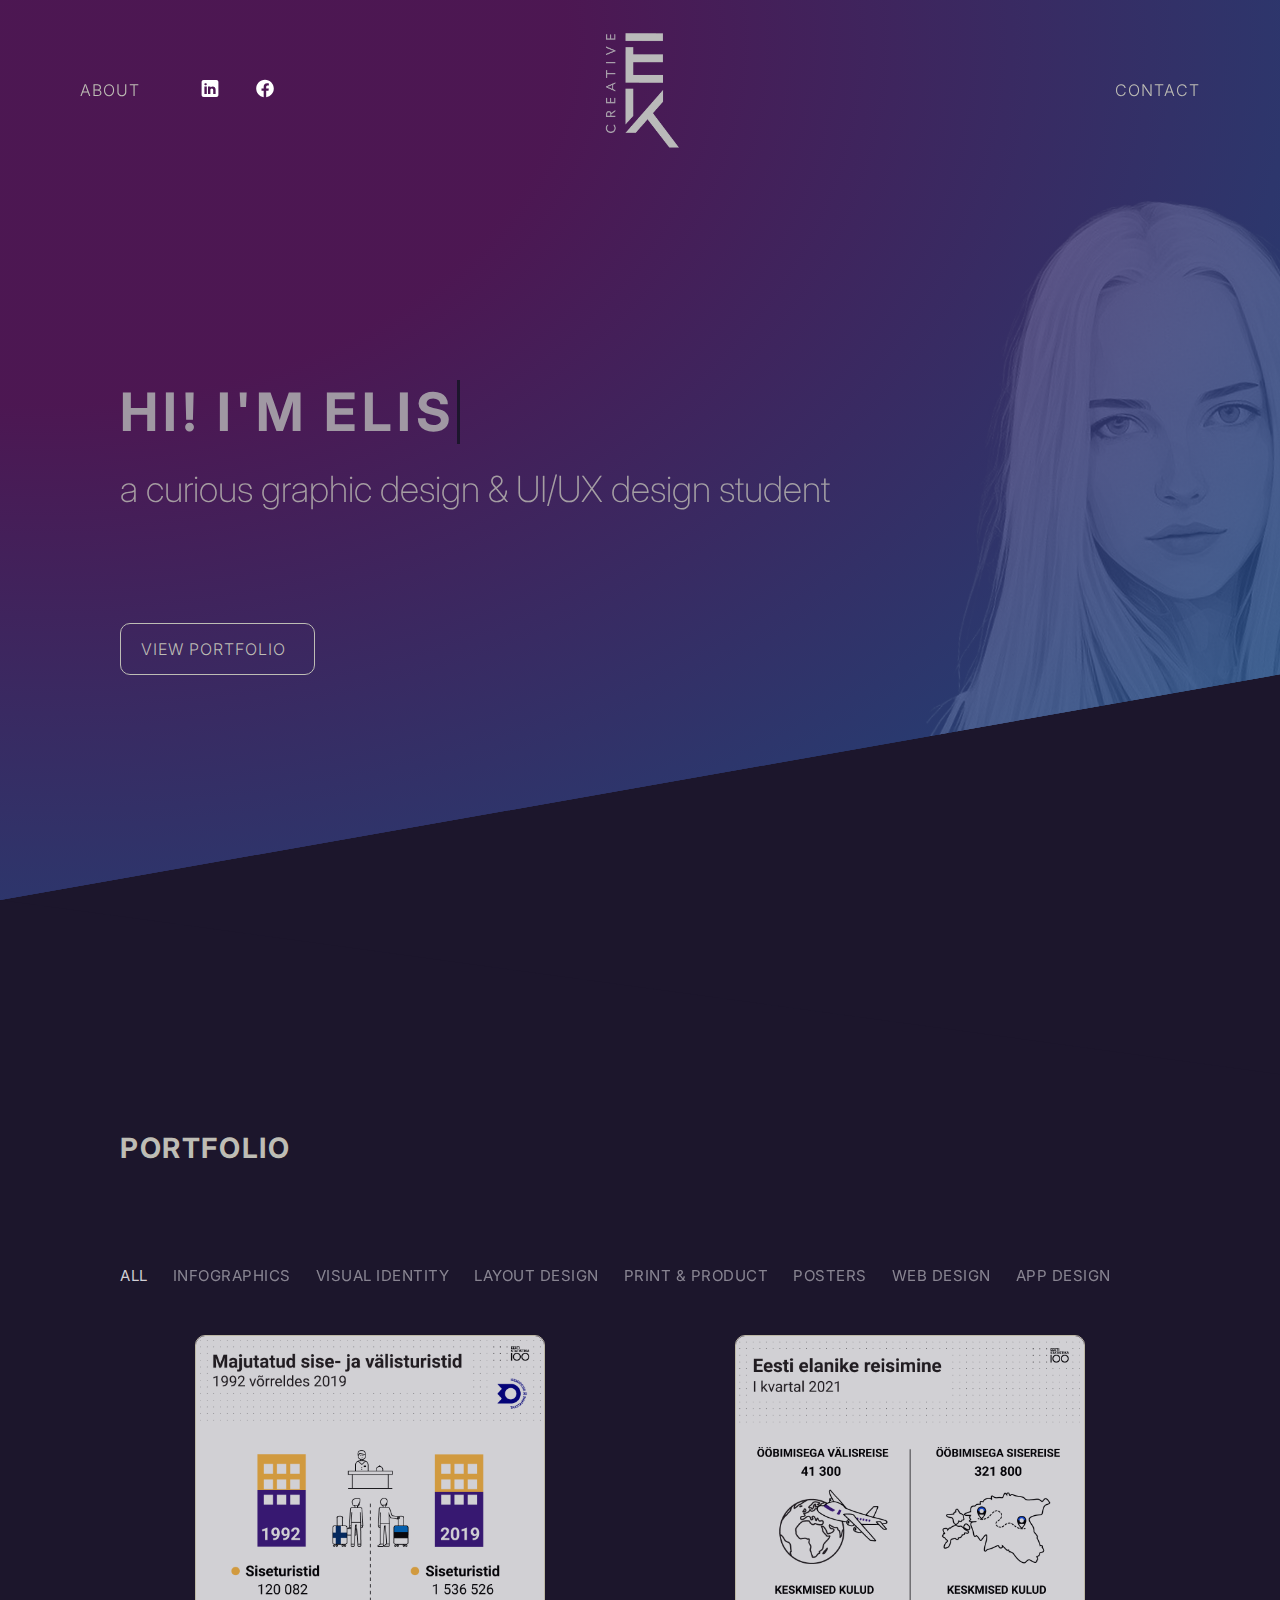
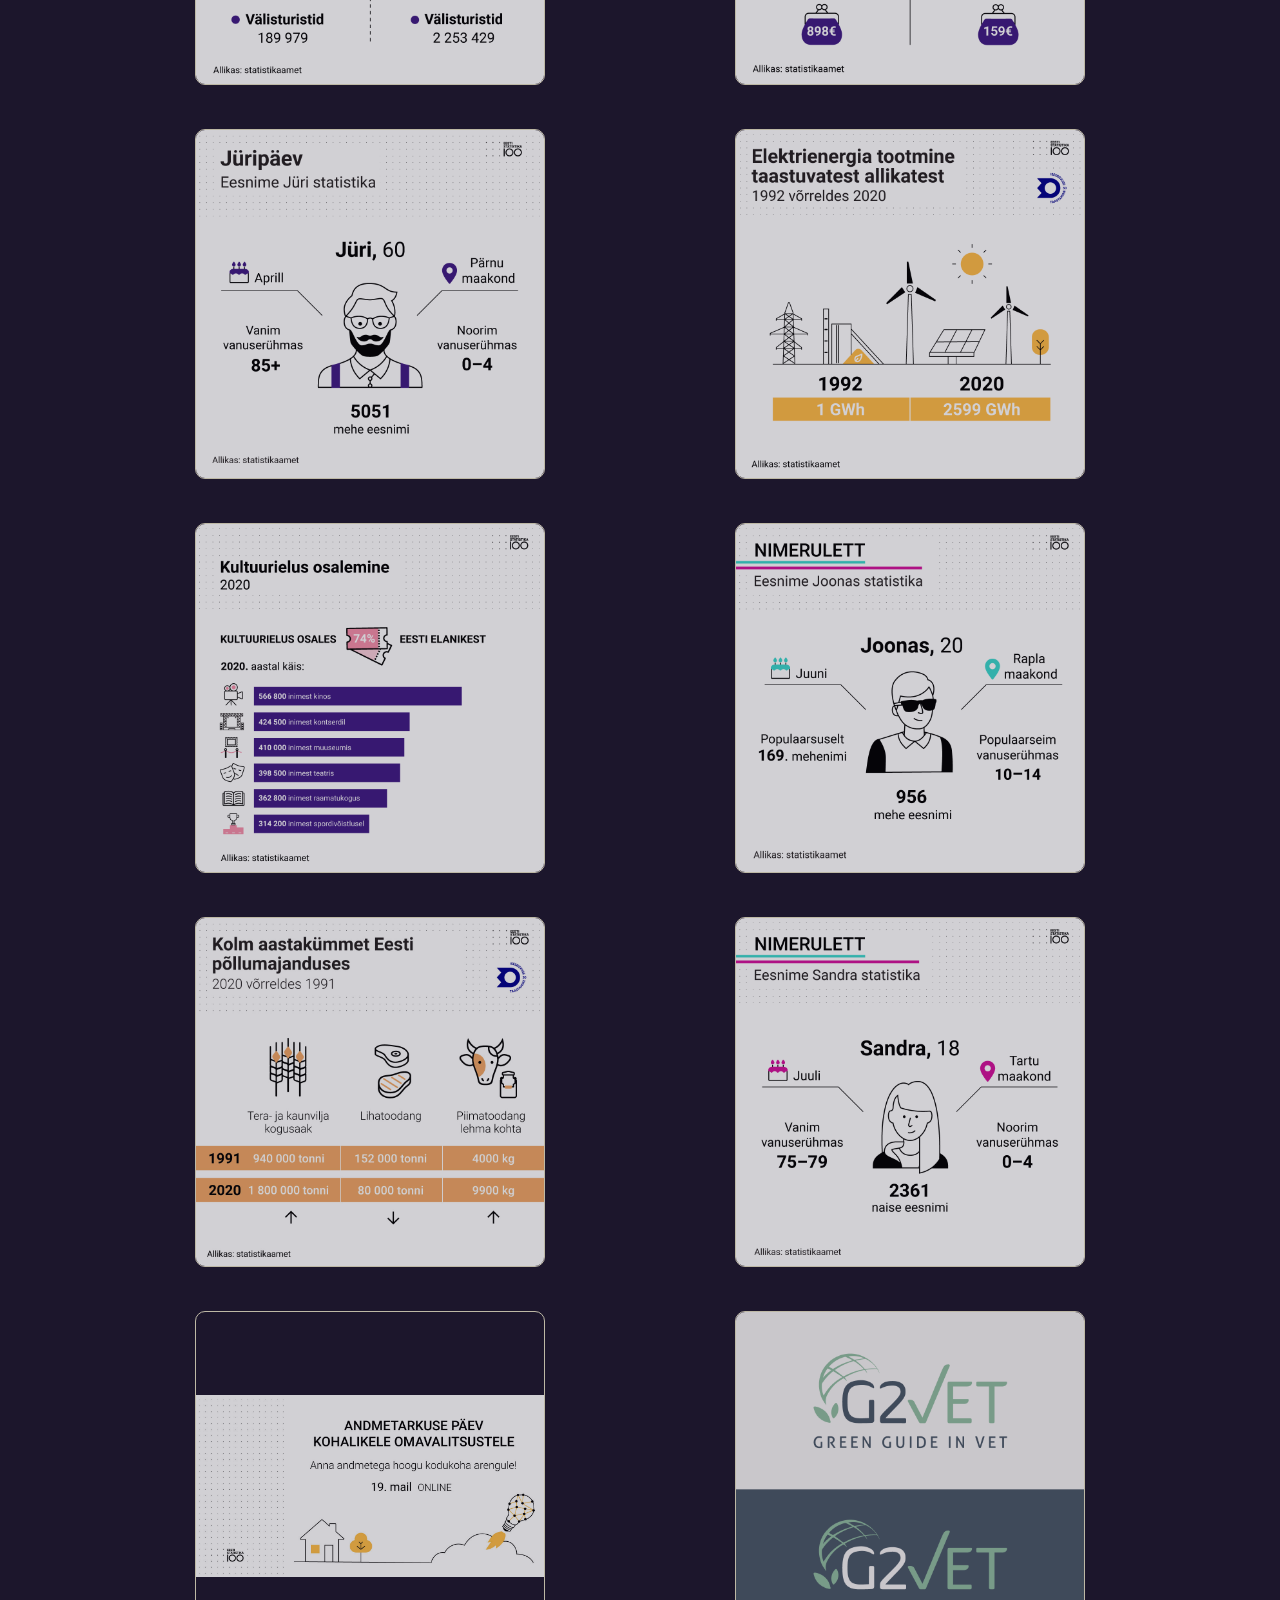
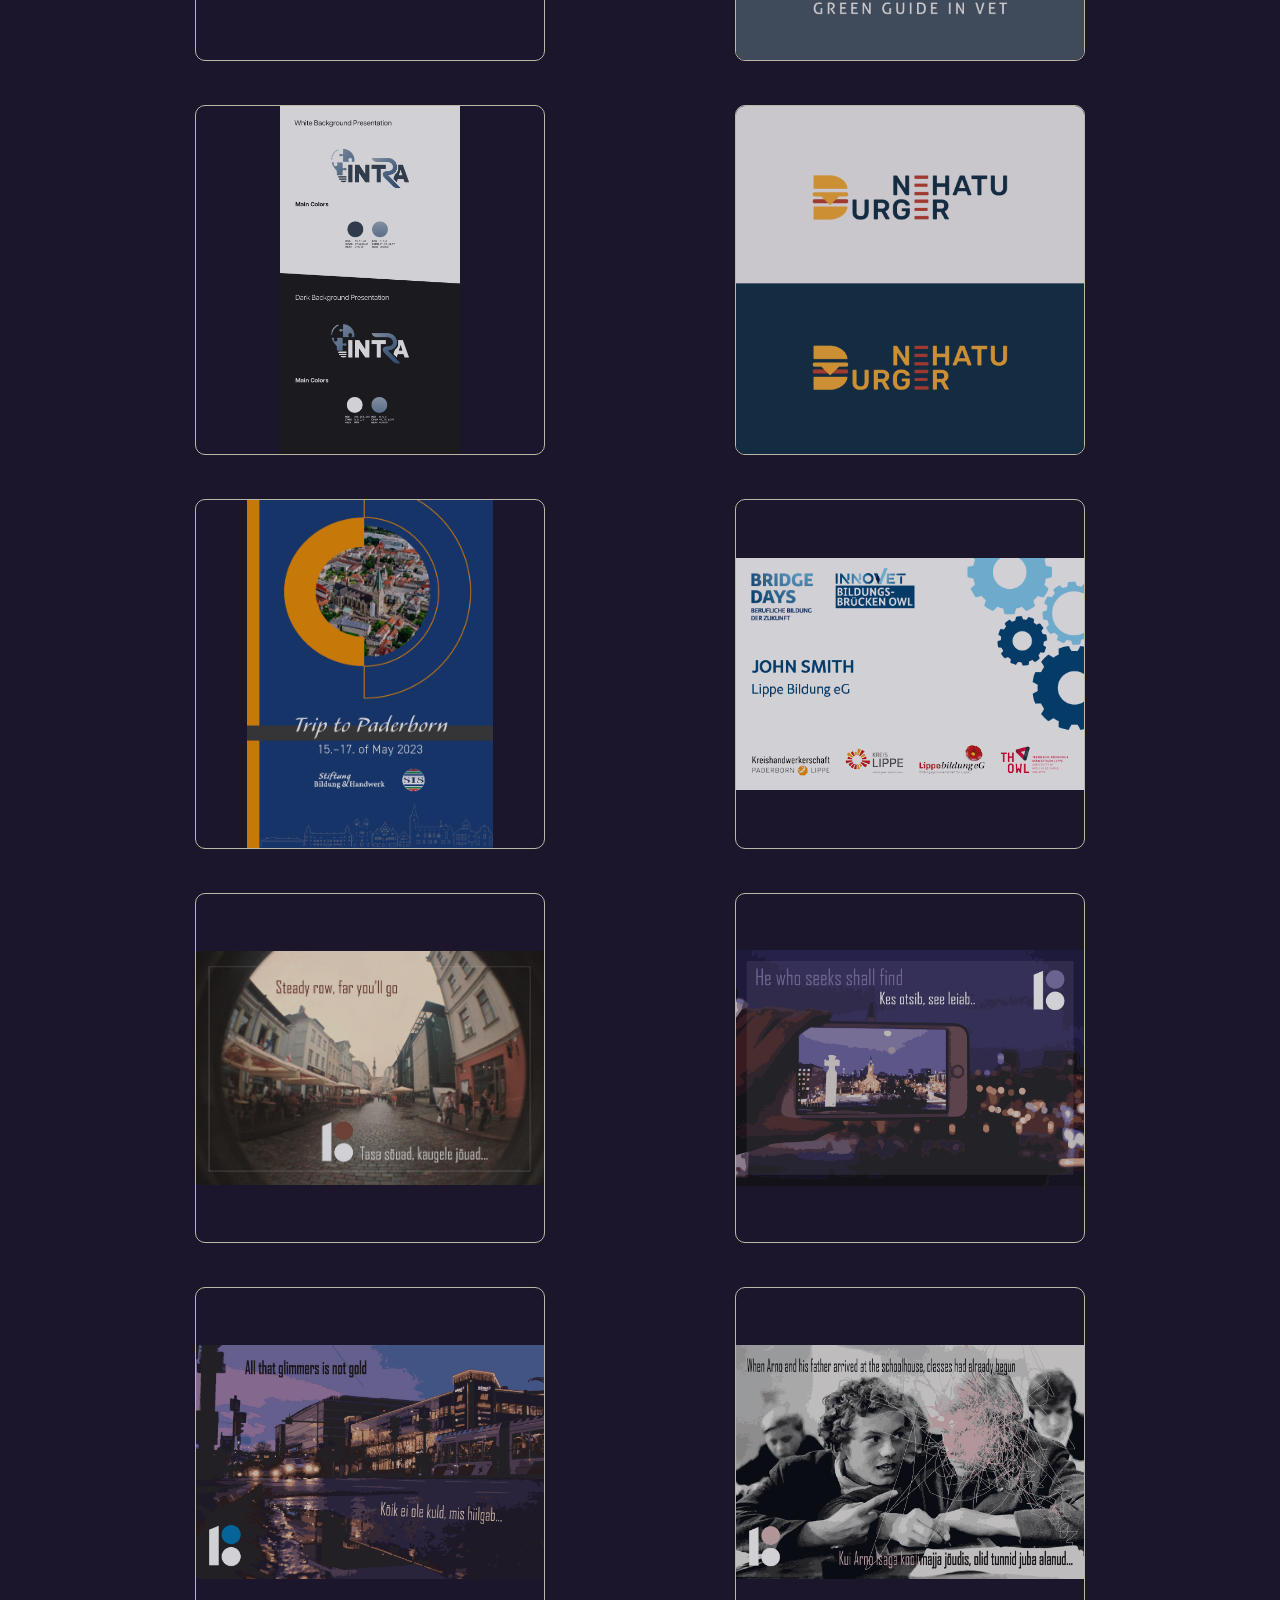
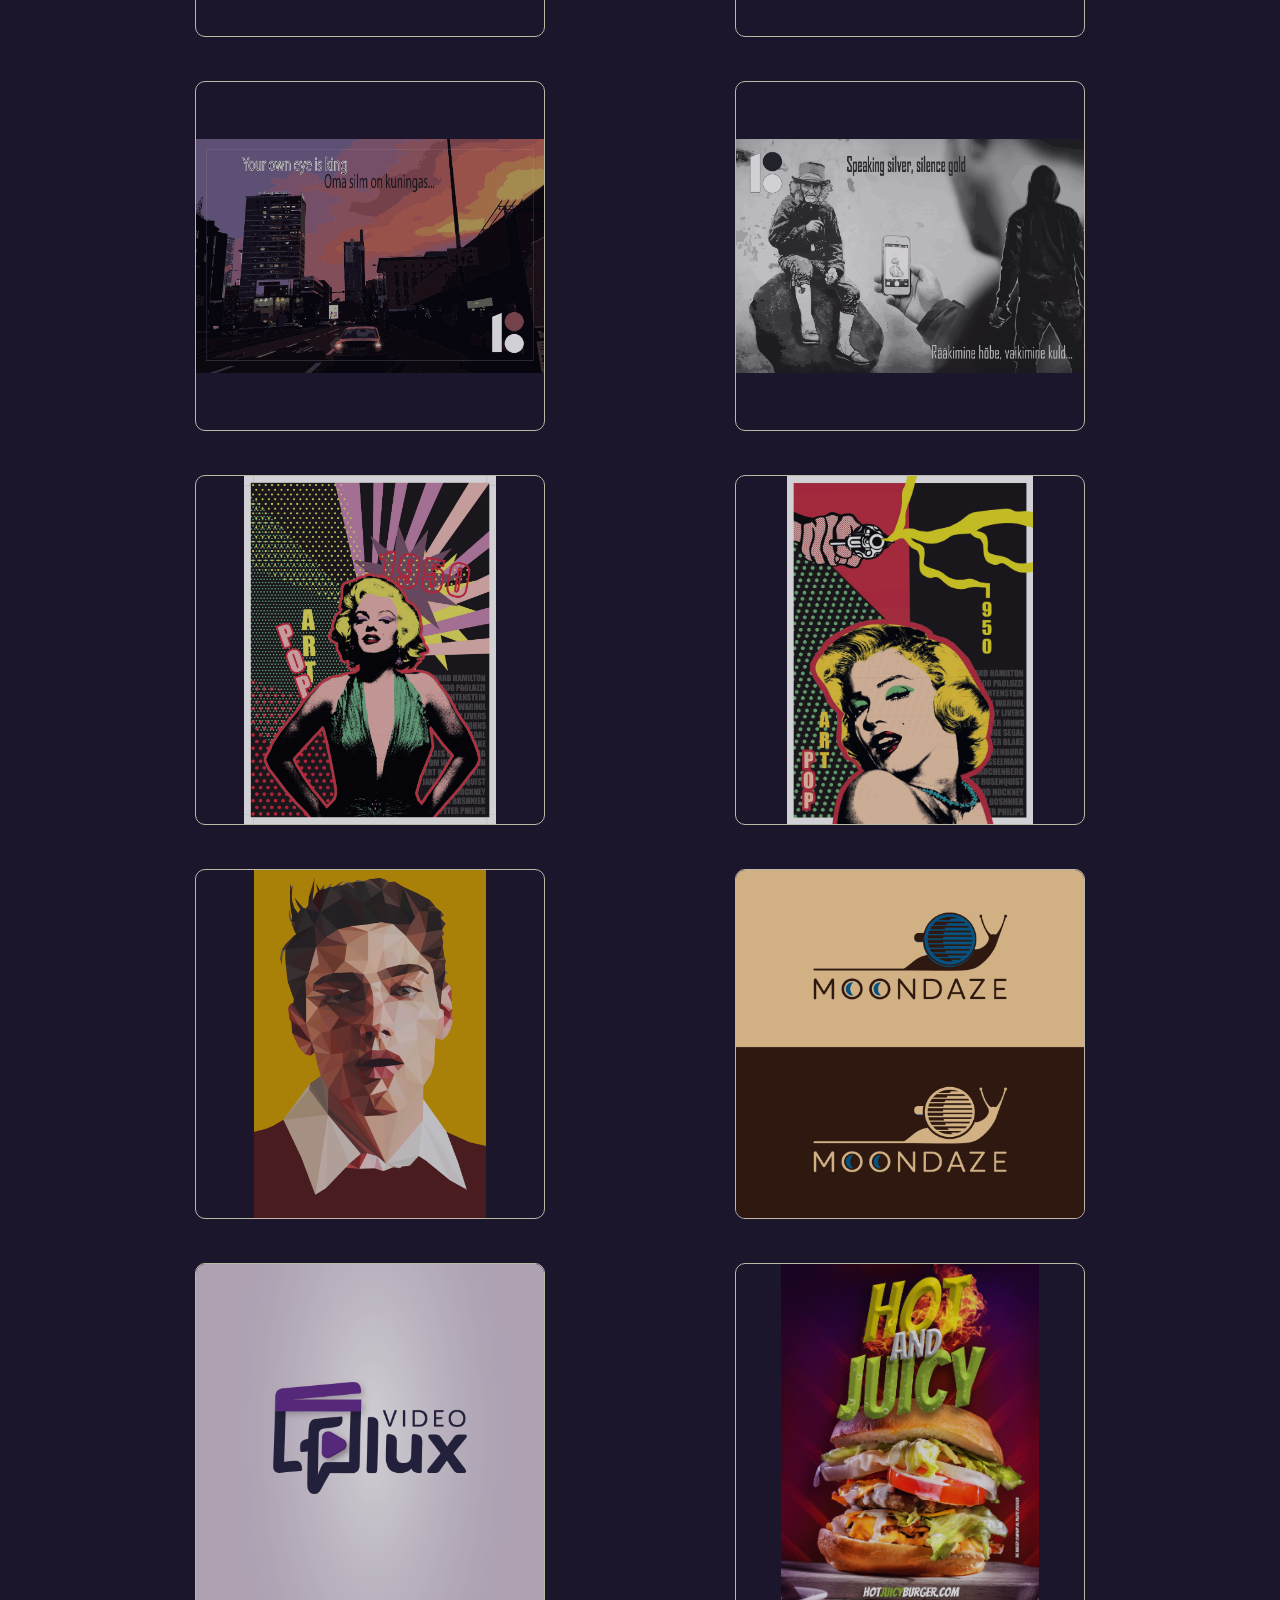
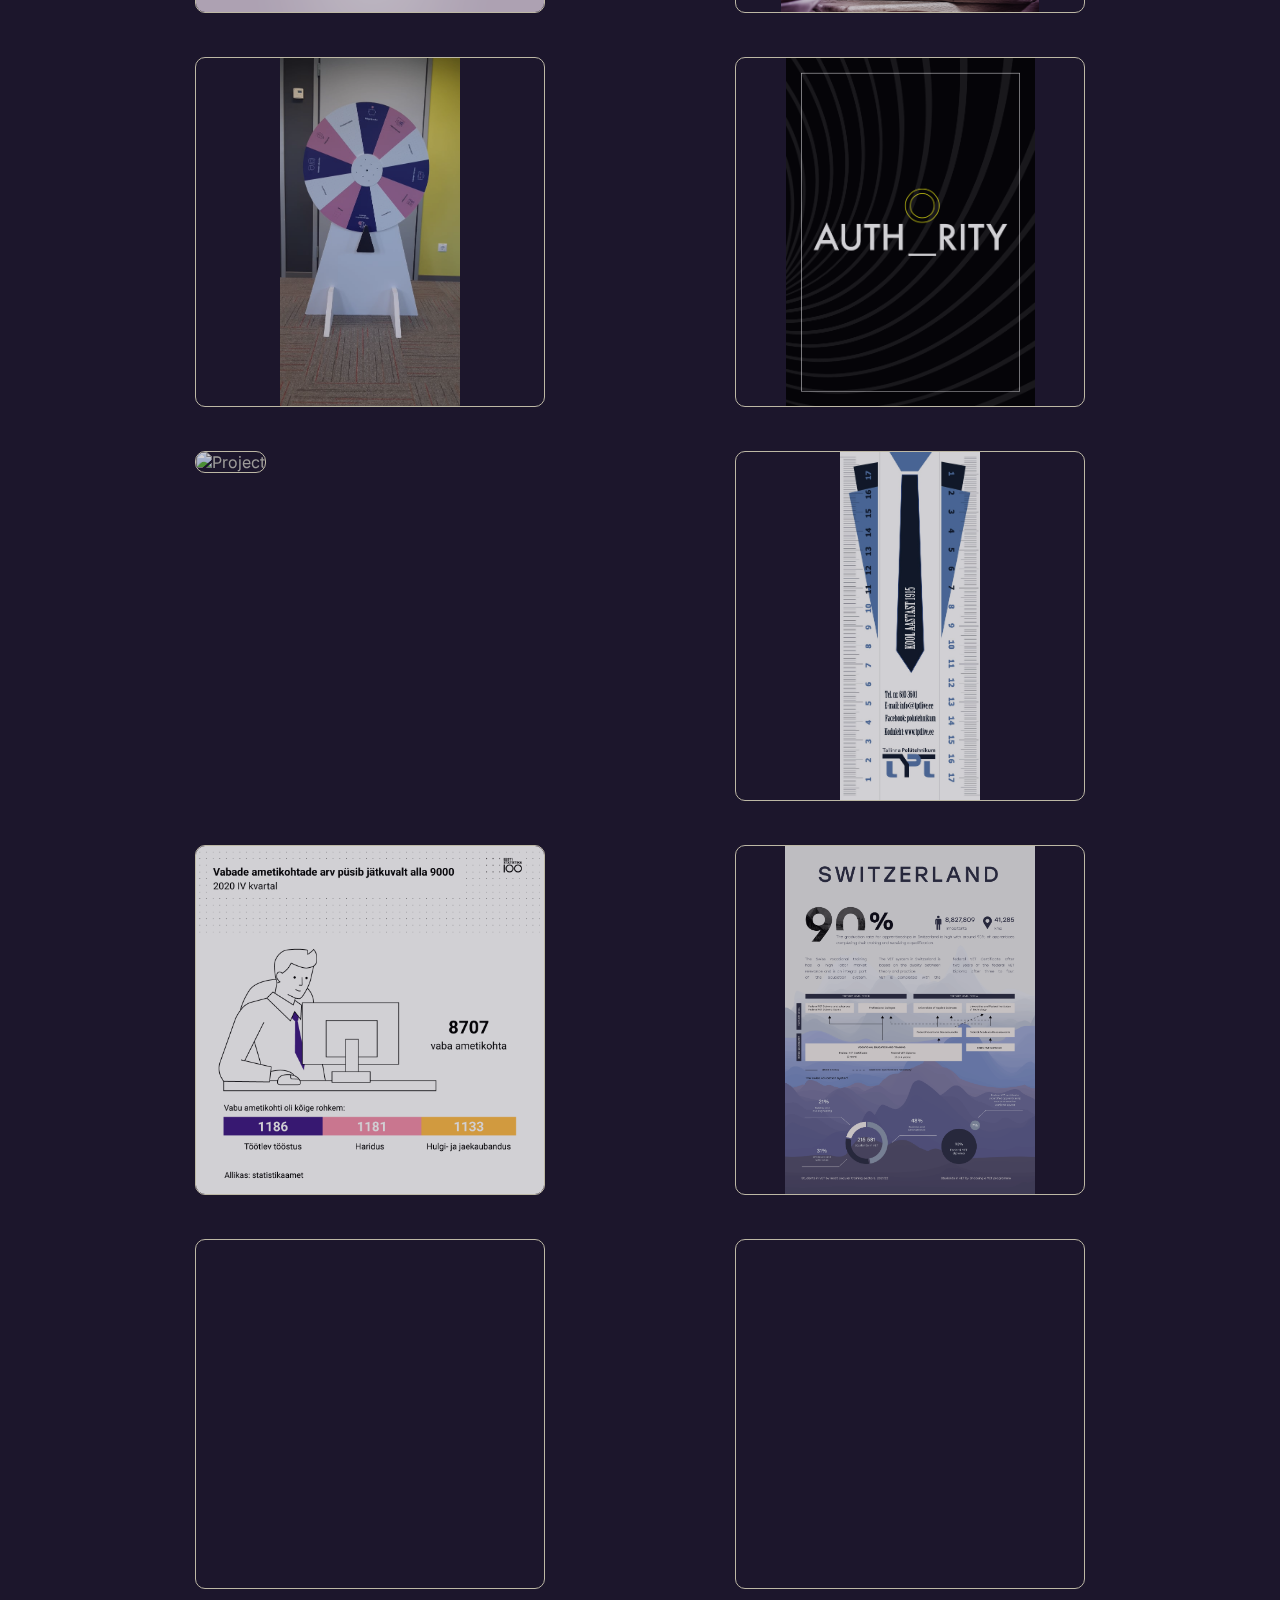
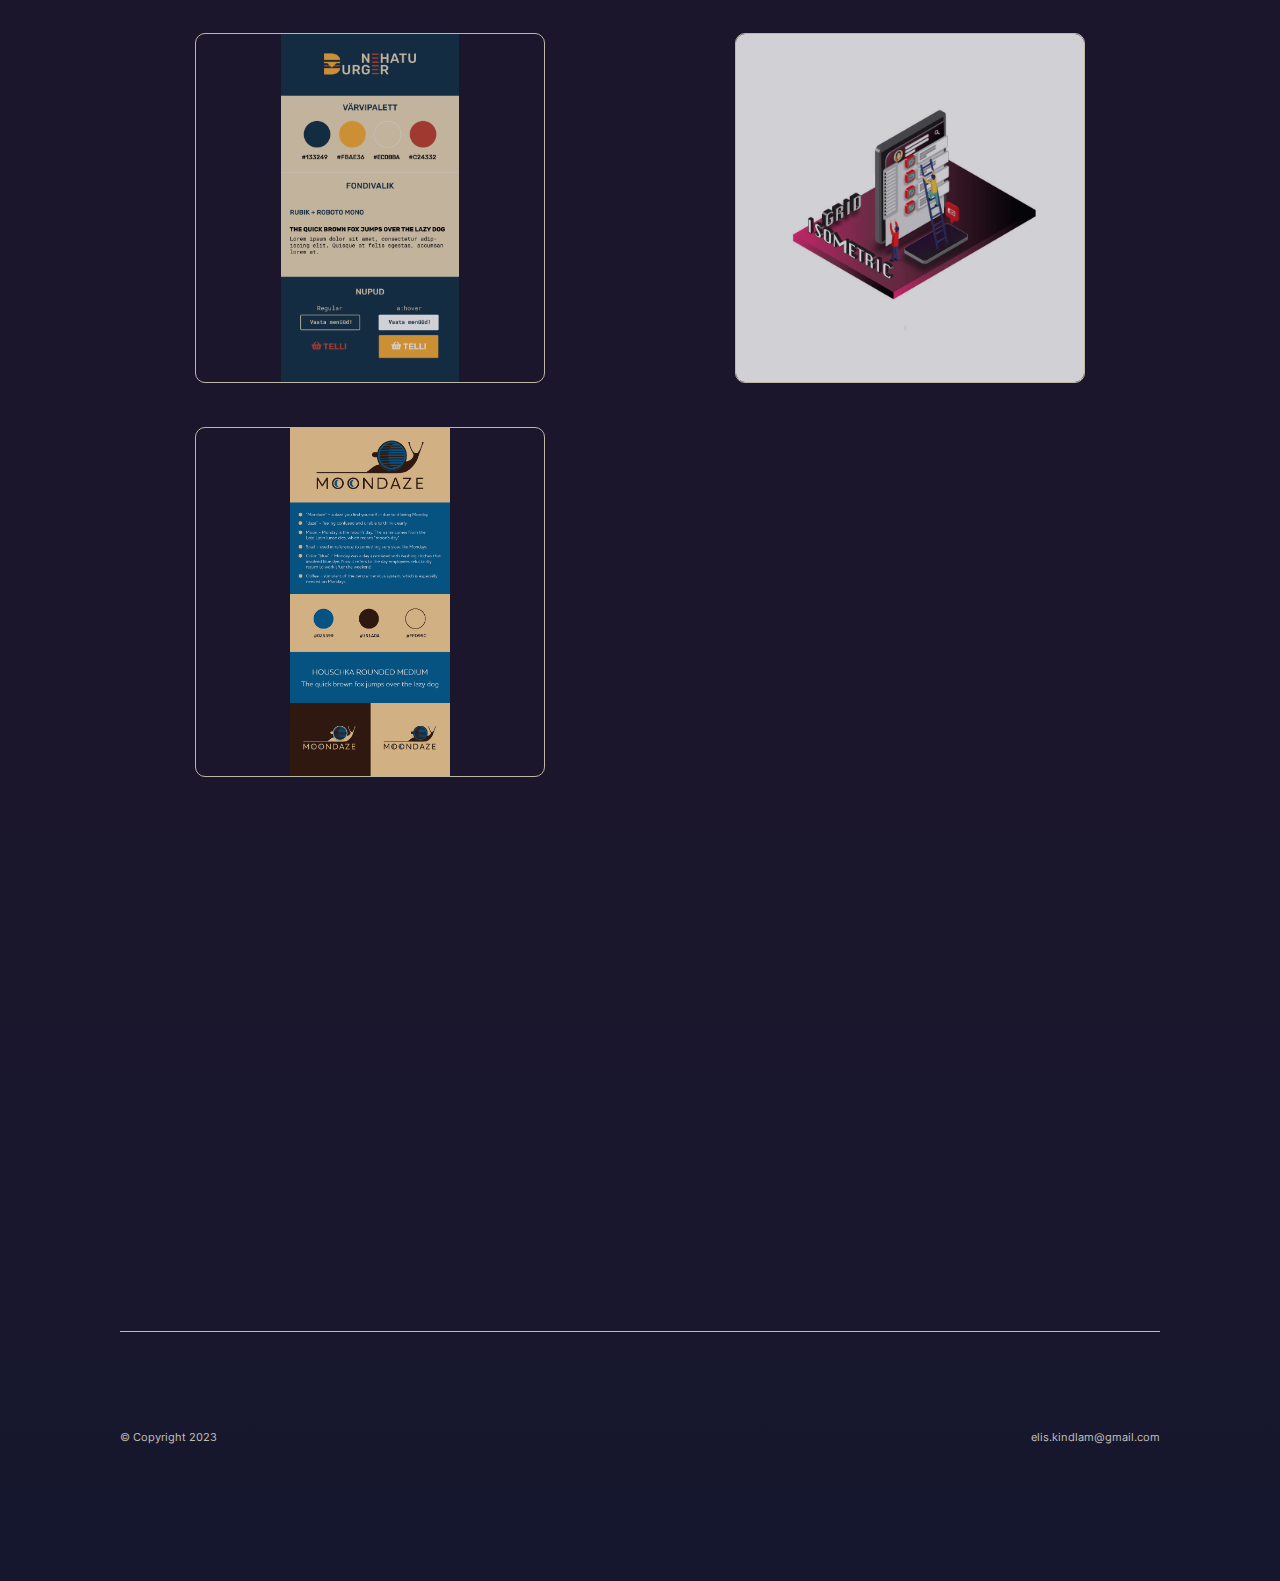
==== commit 9e5fadfa: "adjustments" ====
--- a/index.html
+++ b/index.html
@@ -1 +1 @@
-<!DOCTYPE html><html lang="en"><head><meta charset="UTF-8"><meta http-equiv="X-UA-Compatible" content="IE=edge"><meta name="viewport" content="width=device-width,initial-scale=1"><!-- Favicon --><link rel="icon" href="img/favicon.png"><!-- Google Fonts --><link rel="preconnect" href="https://fonts.googleapis.com"><link rel="preconnect" href="https://fonts.gstatic.com" crossorigin><link href="https://fonts.googleapis.com/css2?family=Bebas+Neue&family=Inter:wght@100;200;300;400;500&display=swap" rel="stylesheet"><!-- Font Awesome Icons --><link rel="stylesheet" href="https://cdnjs.cloudflare.com/ajax/libs/font-awesome/6.4.0/css/all.min.css" integrity="sha512-iecdLmaskl7CVkqkXNQ/ZH/XLlvWZOJyj7Yy7tcenmpD1ypASozpmT/E0iPtmFIB46ZmdtAc9eNBvH0H/ZpiBw==" crossorigin="anonymous" referrerpolicy="no-referrer"><!-- CSS stylesheet --><link rel="stylesheet" href="styles.css"><!-- Lightbox CSS --><link rel="stylesheet" href="lightbox.css"><!-- JS link --><script src="script.js" defer="defer"></script><!-- Lightbox JS --><script src="lightbox-plus-jquery.js" defer="defer"></script><title>Elis' portfolio</title></head><body><div class="color"></div><div class="divider"></div><!-- NAV --><nav><a href="about.html" class="btn">About</a> <a href="index.html"><img class="personal-logo" alt="Personal logo" src="img/logo/Personal-logo1.png" width="120"> </a><a href="contact.html" class="btn">Contact</a></nav><img class="viewport-image" src="img/me/me.png" alt="" width="550px"><!-- HOME VIEWPORT --><main class="main-container"><header><section class="intro-text"><!--  <h1 class="first-heading">Hi, I'm Elis!</h1> --><div class="wrap"><div class="typewriter"><h1>Hi! I'm Elis</h1></div></div><p class="second-subheading">a curious graphic design & UI/UX design student</p></section><button><a href="#work" class="portfolio-btn">View portfolio <i class="fa-solid fa-arrow-right-long fa-lg button-arrow"></i></a></button></header><!-- PORTFOLIO MENU --><section class="work" id="work"><h1 class="portfolio-heading">Portfolio</h1><div class="top"><ul class="filters"><li class="filter-item"><button class="filter-btn filter-btn--active">All</button></li><li class="filter-item"><button class="filter-btn">Infographics</button></li><li class="filter-item"><button class="filter-btn">Visual Identity</button></li><li class="filter-item"><button class="filter-btn">Layout Design</button></li><li class="filter-item"><button class="filter-btn">Print & product</button></li><li class="filter-item"><button class="filter-btn">Posters</button></li><li class="filter-item"><button class="filter-btn">Web design</button></li><li class="filter-item"><button class="filter-btn">App design</button></li></ul></div><!-- PORTFOLIO GRID --><section class="portfolio-container"><section class="gallery"><div class="project"><a href="img/Portfolio images/stat/Turism-FB.png" data-lightbox="portfolio" data-title="Infographic for Statistics Estonia, 2021"><img src="img/Portfolio images/stat/Turism-FB.png" alt="Project" width="350px" height="350px"></a></div><div class="project"><a href="img/Portfolio images/stat/Reisimise-uudis-FB.png" data-lightbox="portfolio" data-title="Infographic for Statistics Estonia, 2021"><img src="img/Portfolio images/stat/Reisimise-uudis-FB.png" alt="Project" width="350px" height="350px"></a></div><div class="project"><a href="img/Portfolio images/stat/Keskmine-Jüri-FB.png" data-lightbox="portfolio" data-title="Infographic for Statistics Estonia, 2021"><img src="img/Portfolio images/stat/Keskmine-Jüri-FB.png" alt="Project" width="350px" height="350px"></a></div><div class="project"><a href="img/Portfolio images/stat/Energia-tootmine-FB.png" data-lightbox="portfolio" data-title="Infographic for Statistics Estonia, 2021"><img src="img/Portfolio images/stat/Energia-tootmine-FB.png" alt="Project" width="350px" height="350px"></a></div><div class="project"><a href="img/Portfolio images/stat/Kultuurielus-osalemine-FB-1.png" data-lightbox="portfolio" data-title="Infographic for Statistics Estonia, 2021"><img src="img/Portfolio images/stat/Kultuurielus-osalemine-FB-1.png" alt="Project" width="350px" height="350px"></a></div><div class="project"><a href="img/Portfolio images/stat/Nimerulett-Joonas-FB.png" data-lightbox="portfolio" data-title="Infographic for Statistics Estonia, 2021"><img src="img/Portfolio images/stat/Nimerulett-Joonas-FB.png" alt="Project" width="350px" height="350px"></a></div><div class="project"><a href="img/Portfolio images/stat/EVTI30-pollumajandus-FB-nooltega.jpg" data-lightbox="portfolio" data-title="Infographic for Statistics Estonia, 2021"><img src="img/Portfolio images/stat/EVTI30-pollumajandus-FB-nooltega.jpg" alt="Project" width="350px" height="350px"></a></div><div class="project"><a href="img/Portfolio images/stat/Nimerulett-Sandra-FB.png" data-lightbox="portfolio" data-title="Infographic for Statistics Estonia, 2021"><img src="img/Portfolio images/stat/Nimerulett-Sandra-FB.png" alt="Project" width="350px" height="350px"></a></div><div class="project"><a href="img/Portfolio images/stat/Twitter.jpg" data-lightbox="portfolio" data-title="Infographic for Statistics Estonia, 2021"><img src="img/Portfolio images/stat/Twitter.jpg" alt="Project" width="350px" height="350px"></a></div><div class="project"><a href="img/Portfolio images/Visual Identity/g2vet-logo.png" data-lightbox="portfolio" data-title="Logo for G2VET project, Stiftung & Bildung Handwerk, 2023"><img src="img/Portfolio images/Visual Identity/g2vet-logo.png" alt="Project" width="350px" height="350px"></a></div><div class="project"><a href="img/Portfolio images/Visual Identity/INTRA-logo.png" data-lightbox="portfolio" data-title="Logo for INTRA project, Stiftung & Bildung Handwerk, 2022"><img src="img/Portfolio images/Visual Identity/INTRA-logo.png" alt="Project" width="350px" height="350px"></a></div><div class="project"><a href="img/Portfolio images/Visual Identity/nehatu-burger-logo.png" data-lightbox="portfolio" data-title="Logo for Nehatu Burger, school exam, Tallinn Polytechnic school, 2021"><img src="img/Portfolio images/Visual Identity/nehatu-burger-logo.png" alt="Project" width="350px" height="350px"></a></div><div class="project"><a href="img/Portfolio images/Layout Design/Paderborn_pdf.png" data-lightbox="portfolio" data-title="Layout design for SIS & SBH school visit, Stiftung & Bildung Handwerk, 2022"><img src="img/Portfolio images/Layout Design/Paderborn_pdf.png" alt="Project" width="350px" height="350px"></a></div><div class="project"><a href="img/Portfolio images/print assets/nametag.png" data-lightbox="portfolio" data-title="Nametag design for Bridge Days, Stiftung & Bildung Handwerk, 2023"><img src="img/Portfolio images/print assets/nametag.png" alt="Project" width="350px" height="350px"></a></div><div class="project"><a href="img/Portfolio images/print assets/postcard1.jpg" data-lightbox="portfolio" data-title="EV100 postcard design, Tallinn Polytechnic school, 2020"><img src="img/Portfolio images/print assets/postcard1.jpg" alt="Project" width="350px" height="350px"></a></div><div class="project"><a href="img/Portfolio images/print assets/postcard2.jpg" data-lightbox="portfolio" data-title="EV100 postcard design, Tallinn Polytechnic school, 2020"><img src="img/Portfolio images/print assets/postcard2.jpg" alt="Project" width="350px" height="350px"></a></div><div class="project"><a href="img/Portfolio images/print assets/postcard3.jpg" data-lightbox="portfolio" data-title="EV100 postcard design, Tallinn Polytechnic school, 2020"><img src="img/Portfolio images/print assets/postcard3.jpg" alt="Project" width="350px" height="350px"></a></div><div class="project"><a href="img/Portfolio images/print assets/postcard4.jpg" data-lightbox="portfolio" data-title="EV100 postcard design, Tallinn Polytechnic school, 2020"><img src="img/Portfolio images/print assets/postcard4.jpg" alt="Project" width="350px" height="350px"></a></div><div class="project"><a href="img/Portfolio images/print assets/postcard5.jpg" data-lightbox="portfolio" data-title="EV100 postcard design, Tallinn Polytechnic school, 2020"><img src="img/Portfolio images/print assets/postcard5.jpg" alt="Project" width="350px" height="350px"></a></div><div class="project"><a href="img/Portfolio images/print assets/postcard6.jpg" data-lightbox="portfolio" data-title="EV100 postcard design, Tallinn Polytechnic school, 2020"><img src="img/Portfolio images/print assets/postcard6.jpg" alt="Project" width="350px" height="350px"></a></div><div class="project"><a href="img/Portfolio images/Posters/Poster popart.jpg" data-lightbox="portfolio" data-title="Popart poster, Tallinn Polytechnic school, 2020"><img src="img/Portfolio images/Posters/Poster popart.jpg" alt="Project" width="350px" height="350px"></a></div><div class="project"><a href="img/Portfolio images/Posters/Poster popart2.jpg" data-lightbox="portfolio" data-title="Popart poster, Tallinn Polytechnic school, 2020"><img src="img/Portfolio images/Posters/Poster popart2.jpg" alt="Project" width="350px" height="350px"></a></div><div class="project"><a href="img/Portfolio images/Posters/Low_poly.png" data-lightbox="portfolio" data-title="Low poly poster, Kuressaare Regional Training Centre, 2022"><img src="img/Portfolio images/Posters/Low_poly.png" alt="Project" width="350px" height="350px"></a></div><div class="project"><a href="img/Portfolio images/Visual Identity/Moondaze-logo.png" data-lightbox="portfolio" data-title="Logo about Monday, Kuressaare Regional Training Centre, 2022"><img src="img/Portfolio images/Visual Identity/Moondaze-logo.png" alt="Project" width="350px" height="350px"></a></div><div class="project"><a href="img/Portfolio images/Visual Identity/flux-logo.png" data-lightbox="portfolio" data-title="Logo for Flux app, Udemy project, 2022"><img src="img/Portfolio images/Visual Identity/flux-logo.png" alt="Project" width="350px" height="350px"></a></div><div class="project"><a href="img/Portfolio images/Posters/burgeri-poster.jpg" data-lightbox="portfolio" data-title="Poster for a burger company, Udemy project, 2022"><img src="img/Portfolio images/Posters/burgeri-poster.jpg" alt="Project" width="350px" height="350px"></a></div><div class="project"><a href="img/Portfolio images/print assets/loosiratas-3.jpeg" data-lightbox="portfolio" data-title="Lottery wheel design for Statistics Estonia, 2021"><img src="img/Portfolio images/print assets/loosiratas-3.jpeg" alt="Project" width="350px" height="350px"></a></div><div class="project"><a href="img/Portfolio images/Posters/typo poster.jpg" data-lightbox="portfolio" data-title="Typography poster, personal project, 2021"><img src="img/Portfolio images/Posters/typo poster.jpg" alt="Project" width="350px" height="350px"></a></div><div class="project"><a href="img/Portfolio images/ui:ux/web mockup.png" data-lightbox="portfolio" data-title="G2VET website design, Stiftung & Bildung Handwerk, 2023"><img src="img/Portfolio images/ui:ux/web mockup.png" alt="Project" width="350px" height="350px"></a></div><div class="project"><a href="img/Portfolio images/print assets/joonlaud.jpg" data-lightbox="portfolio" data-title="Ruler design for school, Tallinn Polytechnic school, 2020"><img src="img/Portfolio images/print assets/joonlaud.jpg" alt="Project" width="350px" height="350px"></a></div><div class="project"><a href="img/Portfolio images/stat/Vabad-ametikohad-Facebook.png" data-lightbox="portfolio" data-title="Ruler design for school, Tallinn Polytechnic school, 2020"><img src="img/Portfolio images/stat/Vabad-ametikohad-Facebook.png" alt="Project" width="350px" height="350px"></a></div><div class="project"><a href="img/Portfolio images/Posters/switzerland.png" data-lightbox="portfolio" data-title="Wall poster design for Stiftung & Bildung Handwerk foundation corridor, 2023"><img src="img/Portfolio images/Posters/switzerland.png" alt="Project" width="350px" height="350px"></a></div><div class="project"><iframe src="img/Portfolio images/Visual Identity/G2VET brand guidelines.pdf" frameborder="0" width="350px" height="350px"></iframe></div><div class="project"><iframe src="https://www.figma.com/embed?embed_host=share&url=https%3A%2F%2Fwww.figma.com%2Fproto%2Fvn8XmMlmkXJHiH5BMpXQxA%2FDrop'N'Trip%3Fpage-id%3D0%253A1%26type%3Ddesign%26node-id%3D189-103%26viewport%3D383%252C20%252C0.13%26scaling%3Dscale-down%26starting-point-node-id%3D189%253A103" allowfullscreen width="350px" height="350px"></iframe></div><div class="project"><a href="img/Portfolio images/Visual Identity/Nehatu_Stiilileht.png" data-lightbox="portfolio" data-title="Nehatu burger style guide, school exam project, 2021"><img src="img/Portfolio images/Visual Identity/Nehatu_Stiilileht.png" alt="Project" width="350px" height="350px"></a></div><div class="project"><a href="img/Portfolio images/isometric-grid.jpg" data-lightbox="portfolio" data-title="Isometric grid, personal project, 2021"><img src="img/Portfolio images/isometric-grid.jpg" alt="Project" width="350px" height="350px"></a></div><div class="project"><a href="img/Portfolio images/Visual Identity/Style-guide-moondaze.png" data-lightbox="portfolio" data-title="Isometric grid, personal project, 2021"><img src="img/Portfolio images/Visual Identity/Style-guide-moondaze.png" alt="Project" width="350px" height="350px"></a></div></section></section></section><!-- LINKS --><ul class="links"><li class="link-item"><a href="https://www.linkedin.com/in/elis-kindlam-05995a250/" class="link" target="_blank"><img class="link-img" src="img/icons/icons8-linkedin-white.svg" alt="LinkedIn"></a></li><li class="link-item"><a href="https://www.facebook.com/elis.kindlam/" class="link" target="_blank"><img class="link-img" src="img/icons/icons8-facebook-white.svg" alt="Facebook"></a></li></ul><!-- BACK TO TOP --> <a href="#" class="to-top"><i class="fa-solid fa-arrow-up-long"></i></a><!--FOOTER --><footer class="footer"><small class="copyright">&copy; Copyright 2023</small> <a href="mailto:elis.kindlam@gmail.com" class="email">elis.kindlam@gmail.com</a></footer></main><div class="fade"></div></body></html>+<!DOCTYPE html><html lang="en"><head><meta charset="UTF-8"><meta http-equiv="X-UA-Compatible" content="IE=edge"><meta name="viewport" content="width=device-width,initial-scale=1"><!-- Favicon --><link rel="icon" href="img/favicon.png"><!-- Google Fonts --><link rel="preconnect" href="https://fonts.googleapis.com"><link rel="preconnect" href="https://fonts.gstatic.com" crossorigin><link href="https://fonts.googleapis.com/css2?family=Bebas+Neue&family=Inter:wght@100;200;300;400;500&display=swap" rel="stylesheet"><!-- Font Awesome Icons --><link rel="stylesheet" href="https://cdnjs.cloudflare.com/ajax/libs/font-awesome/6.4.0/css/all.min.css" integrity="sha512-iecdLmaskl7CVkqkXNQ/ZH/XLlvWZOJyj7Yy7tcenmpD1ypASozpmT/E0iPtmFIB46ZmdtAc9eNBvH0H/ZpiBw==" crossorigin="anonymous" referrerpolicy="no-referrer"><!-- CSS stylesheet --><link rel="stylesheet" href="styles.css"><!-- Lightbox CSS --><link rel="stylesheet" href="lightbox.css"><!-- JS link --><script src="script.js" defer="defer"></script><!-- Lightbox JS --><script src="lightbox-plus-jquery.js" defer="defer"></script><title>Elis' portfolio</title></head><body><div class="color"></div><div class="divider"></div><!-- NAV --><nav><a href="about.html" class="btn">About</a> <a href="index.html"><img class="personal-logo" alt="Personal logo" src="img/logo/Personal-logo1.png" width="120"> </a><a href="contact.html" class="btn">Contact</a></nav><img class="viewport-image" src="img/me/me.png" alt="" width="550px" height="550px"><!-- HOME VIEWPORT --><main class="main-container"><header><section class="intro-text"><!--  <h1 class="first-heading">Hi, I'm Elis!</h1> --><div class="wrap"><div class="typewriter"><h1>Hi! I'm Elis</h1></div></div><p class="second-subheading">a curious graphic design & UI/UX design student</p></section><button><a href="#work" class="portfolio-btn">View portfolio <i class="fa-solid fa-arrow-right-long fa-lg button-arrow"></i></a></button></header><!-- PORTFOLIO MENU --><section class="work" id="work"><h1 class="portfolio-heading">Portfolio</h1><div class="top"><ul class="filters"><li class="filter-item"><button class="filter-btn filter-btn--active">All</button></li><li class="filter-item"><button class="filter-btn">Infographics</button></li><li class="filter-item"><button class="filter-btn">Visual Identity</button></li><li class="filter-item"><button class="filter-btn">Layout Design</button></li><li class="filter-item"><button class="filter-btn">Print & product</button></li><li class="filter-item"><button class="filter-btn">Posters</button></li><li class="filter-item"><button class="filter-btn">Web design</button></li><li class="filter-item"><button class="filter-btn">App design</button></li></ul></div><!-- PORTFOLIO GRID --><section class="portfolio-container"><section class="gallery"><div class="project"><a href="img/Portfolio images/stat/Turism-FB.png" data-lightbox="portfolio" data-title="Infographic for Statistics Estonia, 2021"><img src="img/Portfolio images/stat/Turism-FB.png" alt="Project" width="350px" height="350px"></a></div><div class="project"><a href="img/Portfolio images/stat/Reisimise-uudis-FB.png" data-lightbox="portfolio" data-title="Infographic for Statistics Estonia, 2021"><img src="img/Portfolio images/stat/Reisimise-uudis-FB.png" alt="Project" width="350px" height="350px"></a></div><div class="project"><a href="img/Portfolio images/stat/Keskmine-Jüri-FB.png" data-lightbox="portfolio" data-title="Infographic for Statistics Estonia, 2021"><img src="img/Portfolio images/stat/Keskmine-Jüri-FB.png" alt="Project" width="350px" height="350px"></a></div><div class="project"><a href="img/Portfolio images/stat/Energia-tootmine-FB.png" data-lightbox="portfolio" data-title="Infographic for Statistics Estonia, 2021"><img src="img/Portfolio images/stat/Energia-tootmine-FB.png" alt="Project" width="350px" height="350px"></a></div><div class="project"><a href="img/Portfolio images/stat/Kultuurielus-osalemine-FB-1.png" data-lightbox="portfolio" data-title="Infographic for Statistics Estonia, 2021"><img src="img/Portfolio images/stat/Kultuurielus-osalemine-FB-1.png" alt="Project" width="350px" height="350px"></a></div><div class="project"><a href="img/Portfolio images/stat/Nimerulett-Joonas-FB.png" data-lightbox="portfolio" data-title="Infographic for Statistics Estonia, 2021"><img src="img/Portfolio images/stat/Nimerulett-Joonas-FB.png" alt="Project" width="350px" height="350px"></a></div><div class="project"><a href="img/Portfolio images/stat/EVTI30-pollumajandus-FB-nooltega.jpg" data-lightbox="portfolio" data-title="Infographic for Statistics Estonia, 2021"><img src="img/Portfolio images/stat/EVTI30-pollumajandus-FB-nooltega.jpg" alt="Project" width="350px" height="350px"></a></div><div class="project"><a href="img/Portfolio images/stat/Nimerulett-Sandra-FB.png" data-lightbox="portfolio" data-title="Infographic for Statistics Estonia, 2021"><img src="img/Portfolio images/stat/Nimerulett-Sandra-FB.png" alt="Project" width="350px" height="350px"></a></div><div class="project"><a href="img/Portfolio images/stat/Twitter.jpg" data-lightbox="portfolio" data-title="Infographic for Statistics Estonia, 2021"><img src="img/Portfolio images/stat/Twitter.jpg" alt="Project" width="350px" height="350px"></a></div><div class="project"><a href="img/Portfolio images/Visual Identity/g2vet-logo.png" data-lightbox="portfolio" data-title="Logo for G2VET project, Stiftung & Bildung Handwerk, 2023"><img src="img/Portfolio images/Visual Identity/g2vet-logo.png" alt="Project" width="350px" height="350px"></a></div><div class="project"><a href="img/Portfolio images/Visual Identity/INTRA-logo.png" data-lightbox="portfolio" data-title="Logo for INTRA project, Stiftung & Bildung Handwerk, 2022"><img src="img/Portfolio images/Visual Identity/INTRA-logo.png" alt="Project" width="350px" height="350px"></a></div><div class="project"><a href="img/Portfolio images/Visual Identity/nehatu-burger-logo.png" data-lightbox="portfolio" data-title="Logo for Nehatu Burger, school exam, Tallinn Polytechnic school, 2021"><img src="img/Portfolio images/Visual Identity/nehatu-burger-logo.png" alt="Project" width="350px" height="350px"></a></div><div class="project"><a href="img/Portfolio images/Layout Design/Paderborn_pdf.png" data-lightbox="portfolio" data-title="Layout design for SIS & SBH school visit, Stiftung & Bildung Handwerk, 2022"><img src="img/Portfolio images/Layout Design/Paderborn_pdf.png" alt="Project" width="350px" height="350px"></a></div><div class="project"><a href="img/Portfolio images/print assets/nametag.png" data-lightbox="portfolio" data-title="Nametag design for Bridge Days, Stiftung & Bildung Handwerk, 2023"><img src="img/Portfolio images/print assets/nametag.png" alt="Project" width="350px" height="350px"></a></div><div class="project"><a href="img/Portfolio images/print assets/postcard1.jpg" data-lightbox="portfolio" data-title="EV100 postcard design, Tallinn Polytechnic school, 2020"><img src="img/Portfolio images/print assets/postcard1.jpg" alt="Project" width="350px" height="350px"></a></div><div class="project"><a href="img/Portfolio images/print assets/postcard2.jpg" data-lightbox="portfolio" data-title="EV100 postcard design, Tallinn Polytechnic school, 2020"><img src="img/Portfolio images/print assets/postcard2.jpg" alt="Project" width="350px" height="350px"></a></div><div class="project"><a href="img/Portfolio images/print assets/postcard3.jpg" data-lightbox="portfolio" data-title="EV100 postcard design, Tallinn Polytechnic school, 2020"><img src="img/Portfolio images/print assets/postcard3.jpg" alt="Project" width="350px" height="350px"></a></div><div class="project"><a href="img/Portfolio images/print assets/postcard4.jpg" data-lightbox="portfolio" data-title="EV100 postcard design, Tallinn Polytechnic school, 2020"><img src="img/Portfolio images/print assets/postcard4.jpg" alt="Project" width="350px" height="350px"></a></div><div class="project"><a href="img/Portfolio images/print assets/postcard5.jpg" data-lightbox="portfolio" data-title="EV100 postcard design, Tallinn Polytechnic school, 2020"><img src="img/Portfolio images/print assets/postcard5.jpg" alt="Project" width="350px" height="350px"></a></div><div class="project"><a href="img/Portfolio images/print assets/postcard6.jpg" data-lightbox="portfolio" data-title="EV100 postcard design, Tallinn Polytechnic school, 2020"><img src="img/Portfolio images/print assets/postcard6.jpg" alt="Project" width="350px" height="350px"></a></div><div class="project"><a href="img/Portfolio images/Posters/Poster popart.jpg" data-lightbox="portfolio" data-title="Popart poster, Tallinn Polytechnic school, 2020"><img src="img/Portfolio images/Posters/Poster popart.jpg" alt="Project" width="350px" height="350px"></a></div><div class="project"><a href="img/Portfolio images/Posters/Poster popart2.jpg" data-lightbox="portfolio" data-title="Popart poster, Tallinn Polytechnic school, 2020"><img src="img/Portfolio images/Posters/Poster popart2.jpg" alt="Project" width="350px" height="350px"></a></div><div class="project"><a href="img/Portfolio images/Posters/Low_poly.png" data-lightbox="portfolio" data-title="Low poly poster, Kuressaare Regional Training Centre, 2022"><img src="img/Portfolio images/Posters/Low_poly.png" alt="Project" width="350px" height="350px"></a></div><div class="project"><a href="img/Portfolio images/Visual Identity/Moondaze-logo.png" data-lightbox="portfolio" data-title="Logo about Monday, Kuressaare Regional Training Centre, 2022"><img src="img/Portfolio images/Visual Identity/Moondaze-logo.png" alt="Project" width="350px" height="350px"></a></div><div class="project"><a href="img/Portfolio images/Visual Identity/flux-logo.png" data-lightbox="portfolio" data-title="Logo for Flux app, Udemy project, 2022"><img src="img/Portfolio images/Visual Identity/flux-logo.png" alt="Project" width="350px" height="350px"></a></div><div class="project"><a href="img/Portfolio images/Posters/burgeri-poster.jpg" data-lightbox="portfolio" data-title="Poster for a burger company, Udemy project, 2022"><img src="img/Portfolio images/Posters/burgeri-poster.jpg" alt="Project" width="350px" height="350px"></a></div><div class="project"><a href="img/Portfolio images/print assets/loosiratas-3.jpeg" data-lightbox="portfolio" data-title="Lottery wheel design for Statistics Estonia, 2021"><img src="img/Portfolio images/print assets/loosiratas-3.jpeg" alt="Project" width="350px" height="350px"></a></div><div class="project"><a href="img/Portfolio images/Posters/typo poster.jpg" data-lightbox="portfolio" data-title="Typography poster, personal project, 2021"><img src="img/Portfolio images/Posters/typo poster.jpg" alt="Project" width="350px" height="350px"></a></div><div class="project"><a href="img/Portfolio images/ui:ux/web mockup.png" data-lightbox="portfolio" data-title="G2VET website design, Stiftung & Bildung Handwerk, 2023"><img src="img/Portfolio images/ui:ux/web mockup.png" alt="Project" width="350px" height="350px"></a></div><div class="project"><a href="img/Portfolio images/print assets/joonlaud.jpg" data-lightbox="portfolio" data-title="Ruler design for school, Tallinn Polytechnic school, 2020"><img src="img/Portfolio images/print assets/joonlaud.jpg" alt="Project" width="350px" height="350px"></a></div><div class="project"><a href="img/Portfolio images/stat/Vabad-ametikohad-Facebook.png" data-lightbox="portfolio" data-title="Ruler design for school, Tallinn Polytechnic school, 2020"><img src="img/Portfolio images/stat/Vabad-ametikohad-Facebook.png" alt="Project" width="350px" height="350px"></a></div><div class="project"><a href="img/Portfolio images/Posters/switzerland.png" data-lightbox="portfolio" data-title="Wall poster design for Stiftung & Bildung Handwerk foundation corridor, 2023"><img src="img/Portfolio images/Posters/switzerland.png" alt="Project" width="350px" height="350px"></a></div><div class="project"><iframe src="img/Portfolio images/Visual Identity/G2VET brand guidelines.pdf" frameborder="0" width="350px" height="350px"></iframe></div><div class="project"><iframe src="https://www.figma.com/embed?embed_host=share&url=https%3A%2F%2Fwww.figma.com%2Fproto%2Fvn8XmMlmkXJHiH5BMpXQxA%2FDrop'N'Trip%3Fpage-id%3D0%253A1%26type%3Ddesign%26node-id%3D189-103%26viewport%3D383%252C20%252C0.13%26scaling%3Dscale-down%26starting-point-node-id%3D189%253A103" allowfullscreen width="350px" height="350px"></iframe></div><div class="project"><a href="img/Portfolio images/Visual Identity/Nehatu_Stiilileht.png" data-lightbox="portfolio" data-title="Nehatu burger style guide, school exam project, 2021"><img src="img/Portfolio images/Visual Identity/Nehatu_Stiilileht.png" alt="Project" width="350px" height="350px"></a></div><div class="project"><a href="img/Portfolio images/isometric-grid.jpg" data-lightbox="portfolio" data-title="Isometric grid, personal project, 2021"><img src="img/Portfolio images/isometric-grid.jpg" alt="Project" width="350px" height="350px"></a></div><div class="project"><a href="img/Portfolio images/Visual Identity/Style-guide-moondaze.png" data-lightbox="portfolio" data-title="Isometric grid, personal project, 2021"><img src="img/Portfolio images/Visual Identity/Style-guide-moondaze.png" alt="Project" width="350px" height="350px"></a></div></section></section></section><!-- LINKS --><ul class="links"><li class="link-item"><a href="https://www.linkedin.com/in/elis-kindlam-05995a250/" class="link" target="_blank"><img class="link-img" src="img/icons/icons8-linkedin-white.svg" alt="LinkedIn"></a></li><li class="link-item"><a href="https://www.facebook.com/elis.kindlam/" class="link" target="_blank"><img class="link-img" src="img/icons/icons8-facebook-white.svg" alt="Facebook"></a></li></ul><!-- BACK TO TOP --> <a href="#" class="to-top"><i class="fa-solid fa-arrow-up-long"></i></a><!--FOOTER --><footer class="footer"><small class="copyright">&copy; Copyright 2023</small> <a href="mailto:elis.kindlam@gmail.com" class="email">elis.kindlam@gmail.com</a></footer></main><div class="fade"></div></body></html>--- a/styles.css
+++ b/styles.css
@@ -1 +1 @@
-*{box-sizing:border-box;margin:0;padding:0}a{color:inherit;text-decoration:none}ul{list-style:none}button{background:none;border:none;color:inherit;font:inherit}@keyframes fade-down{0%{opacity:0;transform:translateY(-30px) scale(.9)}to{opacity:1;transform:translateY(0) scale(1)}}@keyframes fade-up{0%{opacity:0;transform:translateY(30px) scale(.9)}to{opacity:1;transform:translateY(0) scale(1)}}@keyframes fade-left{0%{opacity:0;transform:translateX(30px) translateY(-50%) scale(.9)}to{opacity:1;transform:translateY(0) translateY(-50%) scale(1)}}@keyframes fade-in{0%{opacity:0;transform:translate(0)}to{opacity:1;transform:translate(0)}}@keyframes circle{0%{opacity:0;transform:translate(0)}40%{opacity:1}80%{opacity:0;transform:translateY(20px)}to{opacity:0}}html{--default-opacity:0.2;--hover-opacity:0.1;scroll-behavior:smooth}body,html{overflow-x:hidden}body{background-color:#221d31;color:#bebdb5;font-family:Inter,sans-serif;position:relative;scrollbar-width:none}body::-webkit-scrollbar{display:none}.color{background-image:radial-gradient(farthest-corner at 40px 40px,rgba(170,25,156,.342) 30%,rgba(33,104,179,.559) 90%);height:900px;position:absolute;width:100%;z-index:-10}.section-heading{animation:fade-in 2s;color:#bebdb5;font-size:2.25rem;margin-bottom:50px;text-align:left;text-transform:uppercase}.main-container{margin:0 auto;max-width:1200px;text-align:left}nav{display:flex;justify-content:space-between;padding:80px 90px;position:fixed;transition:all .5s;width:100%}.personal-logo{animation:fade-down 1s .5s backwards;left:0;margin:auto;position:absolute;right:0;top:10px}.logo-hidden{opacity:0;transition:all .3s}nav .btn.scrolled{display:block}.intro-text{animation:fade-up 1s;color:#bebdb5;margin-bottom:130px;margin-top:380px}.first-heading{font-size:3.3125rem;font-weight:300;letter-spacing:.03125rem;padding-bottom:10px;text-transform:uppercase}.second-subheading{color:#bebdb5;font-size:2.25rem;font-weight:200;margin-top:25px;opacity:.8}.text--second{display:block;letter-spacing:.0625rem;padding:6px}.viewport-image{filter:grayscale(100%);left:1000px;opacity:.4;position:absolute;top:170px;transform:rotate(-6deg);z-index:-100}.divider{background-color:#221d31;-webkit-clip-path:polygon(0 0,100% 0,100% 100%,100% 100%);clip-path:polygon(0 0,100% 0,100% 100%,100% 100%);height:400px;left:0;position:absolute;top:900px;transform:skewY(-10deg);transform-origin:left;width:100%}.portfolio-btn{animation:fade-in 2s;border:1px solid #bebdb5;border-radius:10px;color:#bebdb5;font-size:1rem;font-weight:300;letter-spacing:.0625rem;padding:15px 20px;text-transform:uppercase;transition:all .6s}.button-arrow{padding-left:8px}.portfolio-btn:hover{background-color:#bebdb5;color:#352f3f;font-weight:500;padding-right:30px}.skills-about-section{margin-top:150px}.smaller-heading{color:#bebdb5;font-size:1.5rem;padding-bottom:50px;position:relative;text-align:left;text-transform:uppercase}.skills-icon{width:50px}.btn{animation:fade-down 1s .5s backwards;color:#bebdb5;font-size:1rem;font-weight:300;letter-spacing:.0625rem;text-transform:uppercase;transition:all .4s}.btn:hover{transform:scale(1.1)}.work{animation:fade-up .6s .2s backwards;margin-top:400px}.portfolio-heading{color:#bebdb5;font-size:1.75rem;letter-spacing:.1rem;padding-top:72px;text-transform:uppercase}.top{margin:100px 0 0}.filters,.top{transition:all .4s}.filters{display:flex;gap:30px;justify-content:left}.filter-btn{color:#d1cfd6;cursor:pointer;font-size:.9375rem;letter-spacing:.03125rem;opacity:.6;text-transform:uppercase;transition:all .5s}.filter-btn--active,.filter-btn:hover{opacity:1}.links{animation:fade-left .5s .8s backwards;position:fixed;right:5%;top:55%;transform:translateY(-50%)}.link-item{transition:all .4s}.link-item:not(:last-child){margin-bottom:25px}.link-item:hover{transform:scale(1.2)}.link-img{height:20px;width:20px}.arrow{bottom:120px;color:#e6e1c5;font-size:2.5rem;position:absolute;right:11%}.footer{align-items:center;border-top:1px solid #f8f8f8;color:#dfdde1;display:flex;justify-content:space-between;margin:200px auto 0;max-width:1280px;min-height:250px}.copyright,.email{font-size:.75rem}@media (min-width:250px){.container-contact,.main-container{padding-left:30px;padding-right:30px}form{grid-template-columns:repeat(2,1fr)}.submit-group{margin:20px auto 0}.container-contact{padding-top:150px}nav{padding:50px 30px}nav .btn{margin-top:130px}.footer{display:block;max-width:200px;min-height:250px;padding-bottom:60px;padding-top:40px;text-align:center}.divider{display:none}.portfolio-btn{font-size:.875rem;padding:10px}.button-arrow{padding-left:2px}.portfolio-btn:hover{padding-right:14px}.second-subheading{font-size:1.5rem;line-height:2rem;margin-top:35px}.wrap .typewriter h1{font-size:1.875rem}.work{margin-top:300px}.filters{flex-direction:column;gap:25px}}@media (min-width:370px){nav .btn{margin-top:20px}.footer{display:flex;max-width:300px;padding-top:20px}.container-contact{padding-top:70px}}@media (min-width:410px){.filters{align-items:left;flex-direction:row;flex-wrap:wrap;justify-content:left;margin:0 auto}.work{margin-top:400px}.divider{display:block}.second-subheading{font-size:1.75rem;line-height:2.5rem;margin-top:30px}.wrap .typewriter h1{font-size:2.6875rem}.portfolio-btn{font-size:1rem;padding:15px 20px}.button-arrow{padding-left:8px}.portfolio-btn:hover{padding-right:30px}}@media (min-width:450px){.footer{max-width:350px}.submit-group{margin-right:0}}@media (min-width:520px){.copyright,.email{font-size:.6875rem}.footer{max-width:450px}.to-top.active{bottom:40px;left:auto;position:fixed;right:73px}}@media (min-width:640px){.footer{max-width:500px}.container-contact,.main-container{padding-left:60px;padding-right:60px}.container-contact{padding-top:50px}nav{padding:60px}}@media (min-width:768px){.container-contact{padding-left:80px;padding-right:80px}form{grid-template-columns:repeat(2,1fr)}.footer{max-width:600px}.link-item:not(:last-child){margin-right:5px}}@media (min-width:850px){.footer{max-width:700px}}@media (min-width:1024px){.container-about,.container-contact{padding-left:128px;padding-right:128px}.main-container{padding-left:80px;padding-right:80px}.footer{max-width:800px}.container-contact{padding-top:0}.second-subheading{font-size:2.25rem;margin-top:25px}.wrap .typewriter h1{font-size:3.3125rem}nav{padding:60px 80px}}@media (min-width:1150px){.footer{max-width:1000px}}@media (min-width:1380px){.main-container{padding-left:30px;padding-right:30px}}@media (min-width:1600px){.main-container{padding-left:0;padding-right:0}}@media (max-width:1420px){.goback{display:none}}@media (max-width:1380px){.viewport-image{left:900px;top:180px}}@media (max-width:1180px){.viewport-image{display:none}}@media (max-width:670px){.links{display:flex;justify-content:center;position:static}}@media (max-width:1418px){.links{display:flex;gap:30px;left:190px;top:102px}.about-image{transform:translateX(80px)}}@media (max-width:1480px){.links,.to-top.active{right:40px}}@media (max-width:1118px){.to-top.active{bottom:620px;left:auto;position:absolute;right:44%}}.section-about{background-image:linear-gradient(175deg,#262530 30%,#c1b6bf57 0);min-height:100vh;padding-top:250px}.container-about,.container-contact{margin:0 auto;max-width:1280px;text-align:left}.about-text{animation:fade-up 1s;color:#bebdb5;font-size:1rem;line-height:1.8;padding-bottom:100px;padding-top:30px;text-align:justify;width:60%}.about-image{position:absolute;right:18%;top:12%;z-index:10}.about-image img{border-radius:10px;box-shadow:10px 15px 25px 0 rgba(0,0,0,.2);display:block;height:500px;-o-object-fit:cover;object-fit:cover;transition:all .5s cubic-bezier(.645,.045,.355,1);width:100%}.about-image:hover img{box-shadow:1px 1px 10px 0 rgba(0,0,0,.1)}.about-image .glow-wrap{border-radius:10px;height:100%;overflow:hidden;position:absolute;top:0;width:100%}.about-image .glow{background:rgba(167,146,172,.2);display:block;filter:blur(20px);height:200%;position:absolute;top:0;transform:rotate(45deg) translate(-450%);width:40%}.about-image .glow,.about-image:hover .glow{transition:all 1s cubic-bezier(.645,.045,.355,1)}.about-image:hover .glow{transform:rotate(45deg) translate(450%)}.about-image:hover img,.photo:hover .glow-wrap{margin-top:0}.my-skills{display:flex;gap:100px;justify-content:center;left:0;margin-bottom:200px;margin-top:80px;position:relative}.timeline{grid-gap:40px;display:grid;grid-template-columns:repeat(2,1fr);padding-bottom:60px;padding-top:60px}.timeline .timeline-item{border-left:1px solid beige;padding-left:3rem;position:relative}.timeline .timeline-item .tl-icon{align-items:center;background-color:#020019;border-radius:50%;display:flex;height:50px;justify-content:center;left:-27px;position:absolute;top:0;width:50px}.timeline .timeline-item .tl-icon i{font-size:1.3rem}.timeline .timeline-item .tl-duration{background-color:#06020a;border-radius:10px;display:inline-block;font-size:.8rem;font-weight:500;padding:.2rem .6rem;text-transform:uppercase}.timeline .timeline-item h5{font-size:1.3rem;font-weight:600;padding:1rem 0;text-transform:uppercase}.timeline .timeline-item h5 span{color:#86848a;font-size:1.2rem;font-weight:500}.timeline .timeline-item p{color:#8e8b92}.timeline p{line-height:1.4375rem}.section-contact{background-image:linear-gradient(175deg,#262530 50%,#c1b6bf57 0);min-height:100vh;padding-top:250px}form{grid-gap:20px;background-color:#cbcacc;border-radius:16px;box-shadow:0 6px 12px rgba(0,0,0,.2);display:grid;grid-template-columns:1fr;padding:32px}.form-group label{color:#02081b;display:block;font-size:.875rem;margin-bottom:5px}.form-element{-webkit-appearance:none;-moz-appearance:none;appearance:none;background-color:#f1f1f1;border:none;border-radius:8px;display:block;outline:none;padding:12px 16px;transition:.5s;width:100%}.form-element:focus{background-color:#ebedf4;box-shadow:0 0 6px rgba(0,0,0,.2)}textarea{min-height:100px;resize:none}.submit-group{grid-column:1/-1;text-align:right}.submit-group input[type=submit]{-webkit-appearance:none;-moz-appearance:none;appearance:none;background:none;background-color:#0d0d2f;border:none;border-radius:8px;color:#fff;cursor:pointer;outline:none;padding:12px 16px;transition:.4s}.submit-group input[type=submit]:hover{background-color:#423c4b}.goback{animation:fade-in 3s;color:#817f85;font-size:1.25rem;left:80px;position:absolute;text-transform:uppercase;top:260px;transition:all .5s}.back-arrow{padding-right:5px}.goback:hover{color:#d2d2d2;transform:scale(1.05);transition:all .4s}.back-hidden{opacity:0;transition:all .3s}.portfolio-container{padding:50px 0;width:100%}.gallery{align-items:center;-moz-column-gap:40px;column-gap:40px;display:grid;grid-template-columns:repeat(auto-fit,minmax(150px,350px));grid-template-rows:minmax(250px,auto);justify-content:space-around;margin-bottom:300px;position:relative;row-gap:40px}.gallery img,iframe{animation:fade-up .8s .2s backwards;border:1.5px solid #e6e1c5;border-radius:10px;max-width:100%;-o-object-fit:contain;object-fit:contain;overflow:hidden;position:relative}.gallery img,iframe:hover{opacity:.5;transform:scale(1.04);transition:all .7s}.to-top{align-items:center;border:2px solid wheat;border-radius:50%;bottom:30px;color:#c3bfc9;display:flex;font-size:1.5rem;height:50px;justify-content:center;opacity:0;pointer-events:none;position:fixed;right:50px;text-decoration:none;width:50px;z-index:100}.to-top:hover{background-color:#e6e1c5;color:#25222a}.to-top.active{opacity:1;pointer-events:auto}.about-viewport{background:#17131b;height:1000px;position:absolute;top:-150px;transform:skewY(-8deg);width:100%;z-index:-1}.contact-text{color:#bebdb5;font-size:1rem;line-height:1.8;padding-bottom:40px;text-align:justify}.about-container{animation:fade-up 1s;margin-bottom:250px}#g2vet-pdf{border:1px solid #fff;border-radius:10px;height:350px;width:350px}.fade{background-image:linear-gradient(0deg,#383737,transparent);bottom:0;height:1000px;pointer-events:none;position:absolute;transition:all .6s;width:100%}.wrap{align-items:center;display:flex;justify-content:left}.typewriter h1{animation:typing 5s steps(25) infinite,blink-caret .8s step-end infinite;border-right:3px solid #10002c;color:#a098a3;font-size:3.3125rem;letter-spacing:.1em;overflow:hidden;text-transform:uppercase;white-space:nowrap}@keyframes typing{0%{width:0}50%{width:100%}}@keyframes blink-caret{0%,to{border-color:transparent}50%{border-color:#939099}}.thankyou-container{max-height:100vh}.thankyou-box{align-items:center;background-color:#aeabab;border-radius:10px;display:flex;height:20rem;justify-content:center;margin:15% auto 0;width:50rem}.thankyou-text{text-align:center}.thankyou-text h1{color:#0d0d2f;font-size:2.6875rem;margin-bottom:3%;text-transform:uppercase}.thankyou-text p{color:#0d0d2f;font-size:1.5rem}.thankyou-goback{margin-top:5%;text-align:center;transition:all .5s}.thankyou-goback:hover{transform:scale(1.1);transition:all .5s}+*{box-sizing:border-box;margin:0;padding:0}a{color:inherit;text-decoration:none}ul{list-style:none}button{background:none;border:none;color:inherit;font:inherit}@keyframes fade-down{0%{opacity:0;transform:translateY(-30px) scale(.9)}to{opacity:1;transform:translateY(0) scale(1)}}@keyframes fade-up{0%{opacity:0;transform:translateY(30px) scale(.9)}to{opacity:1;transform:translateY(0) scale(1)}}@keyframes fade-left{0%{opacity:0;transform:translateX(30px) translateY(-50%) scale(.9)}to{opacity:1;transform:translateY(0) translateY(-50%) scale(1)}}@keyframes fade-in{0%{opacity:0;transform:translate(0)}to{opacity:1;transform:translate(0)}}@keyframes circle{0%{opacity:0;transform:translate(0)}40%{opacity:1}80%{opacity:0;transform:translateY(20px)}to{opacity:0}}html{--default-opacity:0.2;--hover-opacity:0.1;scroll-behavior:smooth}body,html{overflow-x:hidden}body{background-color:#1c162c;color:#bebdb5;font-family:Inter,sans-serif;position:relative;scrollbar-width:none;z-index:-1000}body::-webkit-scrollbar{display:none}.color{background-image:radial-gradient(farthest-corner at 40px 40px,rgba(170,25,156,.342) 30%,rgba(33,104,179,.559) 90%);height:900px;position:absolute;width:100%;z-index:-10}.section-heading{animation:fade-in 2s;color:#bebdb5;font-size:2.25rem;margin-bottom:50px;text-align:left;text-transform:uppercase}.main-container{margin:0 auto;max-width:1200px;text-align:left}nav{display:flex;justify-content:space-between;padding:80px 90px;position:fixed;transition:all .5s;width:100%}.personal-logo{animation:fade-down 1s .5s backwards;left:0;margin:auto;position:absolute;right:0;top:10px}.logo-hidden{opacity:0;transition:all .3s}nav .btn.scrolled{display:block}.intro-text{animation:fade-up 1s;color:#bebdb5;margin-bottom:130px;margin-top:380px}.first-heading{font-size:3.3125rem;font-weight:300;letter-spacing:.03125rem;padding-bottom:10px;text-transform:uppercase}.second-subheading{color:#bebdb5;font-size:2.25rem;font-weight:200;margin-top:25px;opacity:.8}.text--second{display:block;letter-spacing:.0625rem;padding:6px}.viewport-image{filter:grayscale(100%);left:1000px;opacity:.4;position:absolute;top:170px;transform:rotate(-6deg);z-index:-100}.divider{background-color:#1c162c;-webkit-clip-path:polygon(0 0,100% 0,100% 100%,100% 100%);clip-path:polygon(0 0,100% 0,100% 100%,100% 100%);height:400px;left:0;position:absolute;top:900px;transform:skewY(-10deg);transform-origin:left;width:100%}.portfolio-btn{animation:fade-in 2s;border:1px solid #bebdb5;border-radius:10px;color:#bebdb5;font-size:1rem;font-weight:300;letter-spacing:.0625rem;padding:15px 20px;text-transform:uppercase;transition:all .6s}.button-arrow{padding-left:8px}.skills-about-section{margin-top:150px}.smaller-heading{color:#bebdb5;font-size:1.5rem;padding-bottom:50px;position:relative;text-align:left;text-transform:uppercase}.skills-icon{width:50px}.btn{animation:fade-down 1s .5s backwards;color:#bebdb5;font-size:1rem;font-weight:300;letter-spacing:.0625rem;text-transform:uppercase;transition:all .4s}.btn:hover{transform:scale(1.1)}.work{animation:fade-up .6s .2s backwards;margin-top:400px}.portfolio-heading{color:#bebdb5;font-size:1.75rem;letter-spacing:.1rem;padding-top:72px;text-transform:uppercase}.top{margin:100px 0 0}.filters,.top{transition:all .4s}.filters{display:flex;gap:30px;justify-content:center}.filter-btn{color:#d1cfd6;cursor:pointer;font-size:.9375rem;letter-spacing:.03125rem;opacity:.6;text-transform:uppercase;transition:all .5s}.filter-btn--active,.filter-btn:hover{opacity:1}.links{animation:fade-left .5s .8s backwards;position:fixed;right:5%;top:55%;transform:translateY(-50%)}.link-item{transition:all .4s}.link-item:not(:last-child){margin-bottom:25px}.link-item:hover{transform:scale(1.2)}.link-img{height:20px;width:20px}.arrow{bottom:120px;color:#e6e1c5;font-size:2.5rem;position:absolute;right:11%}.footer{align-items:center;border-top:1px solid #bebdb5;color:#bebdb5;display:flex;justify-content:space-between;margin:200px auto 0;max-width:1280px;min-height:250px}.copyright,.email{font-size:.75rem}@media (min-width:250px){.container-about,.container-contact,.main-container{padding-left:30px;padding-right:30px}.about-image{display:none}.about-text{min-width:100%;padding-bottom:0}.my-skills{align-items:center;flex-direction:column;gap:8px}div .timeline{display:grid;grid-template-columns:1fr}form{grid-template-columns:repeat(2,1fr)}.submit-group{margin:20px auto 0}.container-about,.container-contact{padding-top:150px}nav{padding:50px 30px}nav .btn{margin-top:130px}.footer{display:block;max-width:200px;min-height:250px;padding-bottom:60px;padding-top:40px;text-align:center}.divider{display:none}.portfolio-btn{font-size:.875rem;padding:10px;transition:background-color .6s ease}.portfolio-btn:active,.portfolio-btn:focus{background-color:#231d24}.second-subheading{font-size:1.5rem;line-height:2rem;margin-top:35px}.wrap .typewriter h1{font-size:1.875rem}.work{margin-top:300px}.filters{flex-direction:column;gap:25px}}@media (min-width:370px){nav .btn{margin-top:20px}.footer{display:flex;max-width:300px;padding-top:20px}.container-about,.container-contact{padding-top:70px}}@media (min-width:410px){.filters{align-items:left;flex-direction:row;flex-wrap:wrap;justify-content:left;margin:0 auto}.work{margin-top:400px}.divider{display:block}.second-subheading{font-size:1.75rem;line-height:2.5rem;margin-top:30px}.wrap .typewriter h1{font-size:2.6875rem}.portfolio-btn{font-size:1rem;padding:15px 20px}section .my-skills{-moz-column-gap:20%;column-gap:20%;flex-direction:row;flex-grow:1;flex-wrap:wrap}}@media (min-width:450px){.footer{max-width:350px}.submit-group{margin-right:0}}@media (min-width:520px){.copyright,.email{font-size:.6875rem}.footer{max-width:450px}.to-top.active{bottom:40px;left:auto;position:fixed;right:73px}}@media (min-width:640px){.footer{max-width:500px}.container-about,.container-contact,.main-container{padding-left:60px;padding-right:60px}.container-about,.container-contact{padding-top:50px}nav{padding:60px}}@media (min-width:768px){.container-contact{padding-left:80px;padding-right:80px}form{grid-template-columns:repeat(2,1fr)}.footer{max-width:600px}.link-item:not(:last-child){margin-right:5px}.about-text{min-width:40%}.about-image{display:block;max-width:30%;transform:translate(40%)}div .timeline{grid-gap:40px;grid-template-columns:repeat(2,1fr)}}@media (min-width:850px){.footer{max-width:700px}}@media (min-width:1024px){.container-about,.container-contact{padding-left:128px;padding-right:128px}.main-container{padding-left:80px;padding-right:80px}.footer{max-width:800px}.container-about,.container-contact{padding-top:0}.second-subheading{font-size:2.25rem;margin-top:25px}.wrap .typewriter h1{font-size:3.3125rem}nav{padding:60px 80px}.about-image{transform:translate(30%,-10%)}}@media (min-width:1150px){.footer{max-width:1200px}.about-image{transform:translate(25%,-12%)}}@media (min-width:1180px){.portfolio-btn:hover{background-color:#bebdb5;color:#352f3f;font-weight:500;padding-right:30px;transition:all .6s}}@media (min-width:1380px){.main-container{padding-left:30px;padding-right:30px}.about-image{transform:translate(10%,-12%)}}@media (min-width:1600px){.main-container{padding-left:0;padding-right:0}.about-image{transform:translateY(-12%)}}@media (max-width:1480px){.to-top.active{right:40px}.links{right:45px}}@media (max-width:1420px){.goback{display:none}}@media (max-width:1418px){.links{display:flex;gap:30px;left:200px;position:absolute;top:103px}}@media (max-width:1380px){.viewport-image{left:900px;top:180px}}@media (max-width:1180px){.viewport-image{display:none}}@media (max-width:1118px){.to-top.active{bottom:620px;left:auto;position:absolute;right:44%}.top-about{position:absolute;transform:translateY(270px)}}@media (max-width:670px){.links{display:flex;justify-content:center;position:static}}.section-about{background-attachment:fixed;background-image:linear-gradient(-220deg,#262530 70%,#c1b6bf57 0);min-height:100vh;padding-top:250px}.container-about,.container-contact{margin:0 auto;max-width:1280px;text-align:left}.about-text{animation:fade-up 1s;color:#bebdb5;font-size:1rem;line-height:1.8;padding-bottom:100px;padding-top:30px;text-align:justify;width:60%}.about-image{position:absolute;right:18%;top:11%;transition:all 1s;z-index:10}.about-image img{border-radius:10px;box-shadow:10px 15px 25px 0 rgba(0,0,0,.2);display:block;filter:grayscale(100%);height:450px;-o-object-fit:cover;object-fit:cover;width:100%}.about-image:hover img{box-shadow:1px 1px 10px 0 rgba(0,0,0,.1)}.about-image .glow-wrap{border-radius:10px;height:100%;overflow:hidden;position:absolute;top:0;width:100%}.about-image .glow{background:rgba(167,146,172,.2);display:block;filter:blur(20px);height:200%;position:absolute;top:0;transform:rotate(45deg) translate(-450%);width:40%}.about-image .glow,.about-image:hover .glow{transition:all 1s cubic-bezier(.645,.045,.355,1)}.about-image:hover .glow{transform:rotate(45deg) translate(450%)}.about-image:hover img,.photo:hover .glow-wrap{margin-top:0}.my-skills{display:flex;gap:100px;justify-content:center;left:0;margin-bottom:200px;margin-top:80px;position:relative}.timeline{grid-gap:40px;display:grid;grid-template-columns:repeat(2,1fr);padding-bottom:60px;padding-top:60px}.timeline .timeline-item{border-left:1px solid beige;padding-left:3rem;position:relative}.timeline .timeline-item .tl-icon{align-items:center;background-color:#504e62;border-radius:50%;display:flex;height:50px;justify-content:center;left:-27px;position:absolute;top:0;width:50px}.timeline .timeline-item .tl-icon i{font-size:1.3rem}.timeline .timeline-item .tl-duration{display:inline-block;font-size:.8rem;font-weight:500;text-transform:uppercase}.timeline .timeline-item h5{font-size:1.3rem;font-weight:600;padding:1rem 0;text-transform:uppercase}.timeline .timeline-item h5 span{color:#86848a;font-size:1.2rem;font-weight:500}.timeline .timeline-item p{color:#8e8b92}.timeline p{line-height:1.4375rem}.section-contact{background-attachment:fixed;background-image:linear-gradient(-220deg,#262530 70%,#c1b6bf57 0);min-height:100vh;padding-top:250px}form{grid-gap:20px;background-color:#c3c3c3;border-radius:16px;box-shadow:0 6px 12px rgba(0,0,0,.2);display:grid;grid-template-columns:1fr;padding:32px}.form-group label{color:#02081b;display:block;font-size:.875rem;margin-bottom:5px}.form-element{-webkit-appearance:none;-moz-appearance:none;appearance:none;background-color:#e2e5e7;border:none;border-radius:10px;display:block;outline:none;padding:12px 16px;transition:.5s;width:100%}.form-element:focus{background-color:#f0f0f0;box-shadow:0 0 6px rgba(86,92,101,.2)}textarea{min-height:100px;resize:none}.submit-group{grid-column:1/-1;text-align:right}.submit-group input[type=submit]{-webkit-appearance:none;-moz-appearance:none;appearance:none;background:none;border:1.5px solid #1c162c;border-radius:10px;color:#1c162c;cursor:pointer;outline:none;padding:12px 16px;transition:.4s}.submit-group input[type=submit]:hover{background-color:#1c162c;color:#bebdb5}.goback{animation:fade-in 3s;color:#817f85;font-size:1.25rem;left:80px;position:absolute;text-transform:uppercase;top:260px;transition:all .5s}.back-arrow{padding-right:5px}.goback:hover{color:#d2d2d2;transform:scale(1.05);transition:all .4s}.back-hidden{opacity:0;transition:all .3s}.portfolio-container{padding:50px 0;width:100%}.gallery{align-items:left;-moz-column-gap:40px;column-gap:40px;display:grid;grid-template-columns:repeat(auto-fill,minmax(100px,350px));grid-template-rows:minmax(250px,auto);justify-content:space-around;margin-bottom:300px;opacity:.8;position:relative;row-gap:40px}.gallery img,iframe{animation:fade-up .8s .2s backwards;border:1.5px solid #e6e1c5;border-radius:10px;max-width:100%;-o-object-fit:contain;object-fit:contain;overflow:hidden;position:relative}.gallery img:hover{opacity:.5;transform:scale(1.04);transition:all .7s}.to-top{align-items:center;border:2px solid #bebdb5;border-radius:50%;bottom:30px;color:#bebdb5;display:flex;font-size:1.5rem;height:50px;justify-content:center;opacity:0;pointer-events:none;position:fixed;right:50px;text-decoration:none;width:50px;z-index:100}.to-top:hover{background-color:#bebdb5;color:#1c162c}.to-top.active{opacity:1;pointer-events:auto}.about-viewport{background:#17131b;height:1000px;position:absolute;top:-150px;transform:skewY(-8deg);width:100%;z-index:-1}.contact-text{animation:fade-up 1s;color:#bebdb5;font-size:1rem;line-height:1.8;padding-bottom:40px;padding-top:30px;text-align:justify}.about-container{animation:fade-up 1s;margin-bottom:250px}#g2vet-pdf{border:1px solid #fff;border-radius:10px;height:350px;width:350px}.fade{background-image:linear-gradient(0deg,#15172e,transparent);bottom:0;height:900px;pointer-events:none;position:absolute;transition:all .6s;width:100%;z-index:-10}.wrap{align-items:center;display:flex;justify-content:left}.typewriter h1{animation:typing 7s steps(25) infinite,blink-caret .9s step-end infinite;border-right:3px solid #1c162c;color:#a098a3;font-size:3.3125rem;letter-spacing:.1em;overflow:hidden;text-transform:uppercase;white-space:nowrap}@keyframes typing{0%{width:0}50%{width:100%}}@keyframes blink-caret{0%,to{border-color:transparent}50%{border-color:#939099}}.thankyou-container{max-height:100vh}.thankyou-box{align-items:center;background-color:#bebdb5;border-radius:10px;display:flex;height:20rem;justify-content:center;margin:15% auto 0;width:50rem}.thankyou-text{text-align:center}.thankyou-text h1{color:#1c162c;font-size:2.6875rem;margin-bottom:3%;text-transform:uppercase}.thankyou-text p{color:#1c162c;font-size:1.5rem}.thankyou-goback{margin-top:5%;text-align:center;transition:all .5s}.thankyou-goback:hover{transform:scale(1.1);transition:all .5s}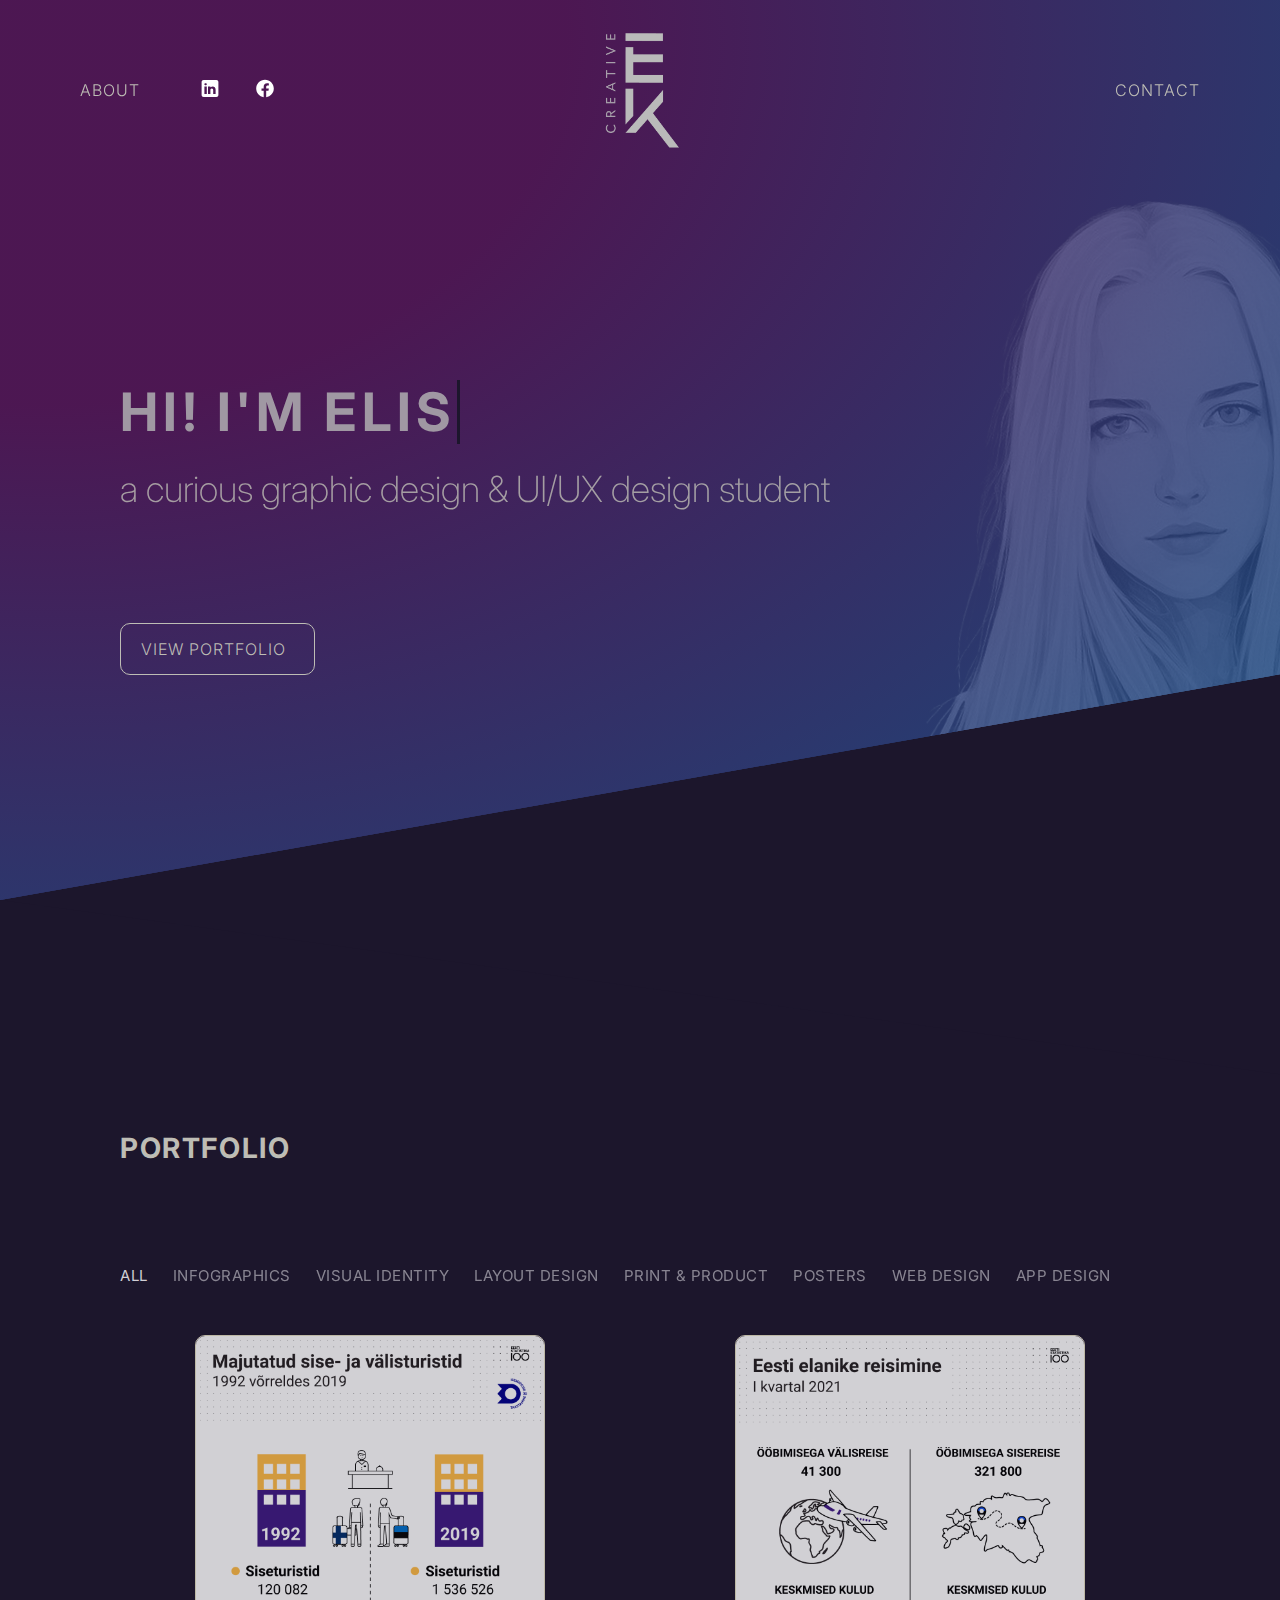
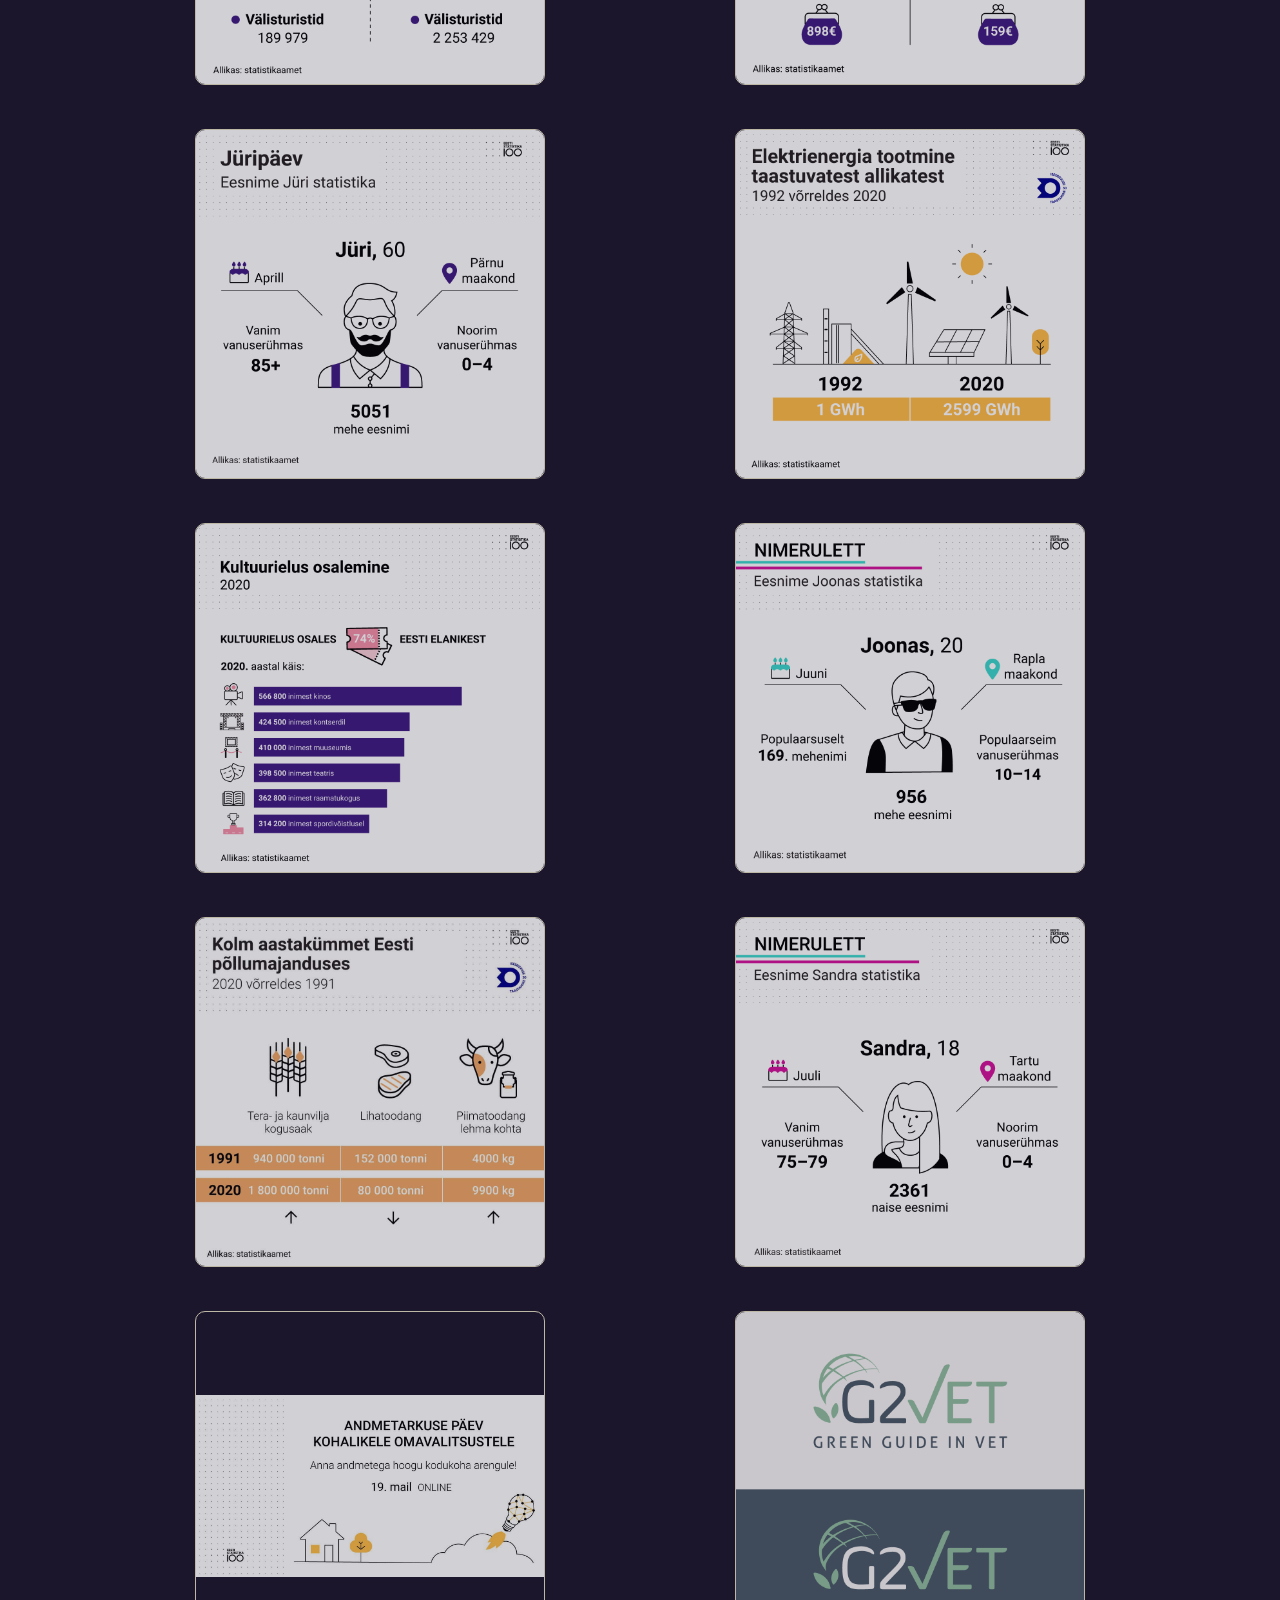
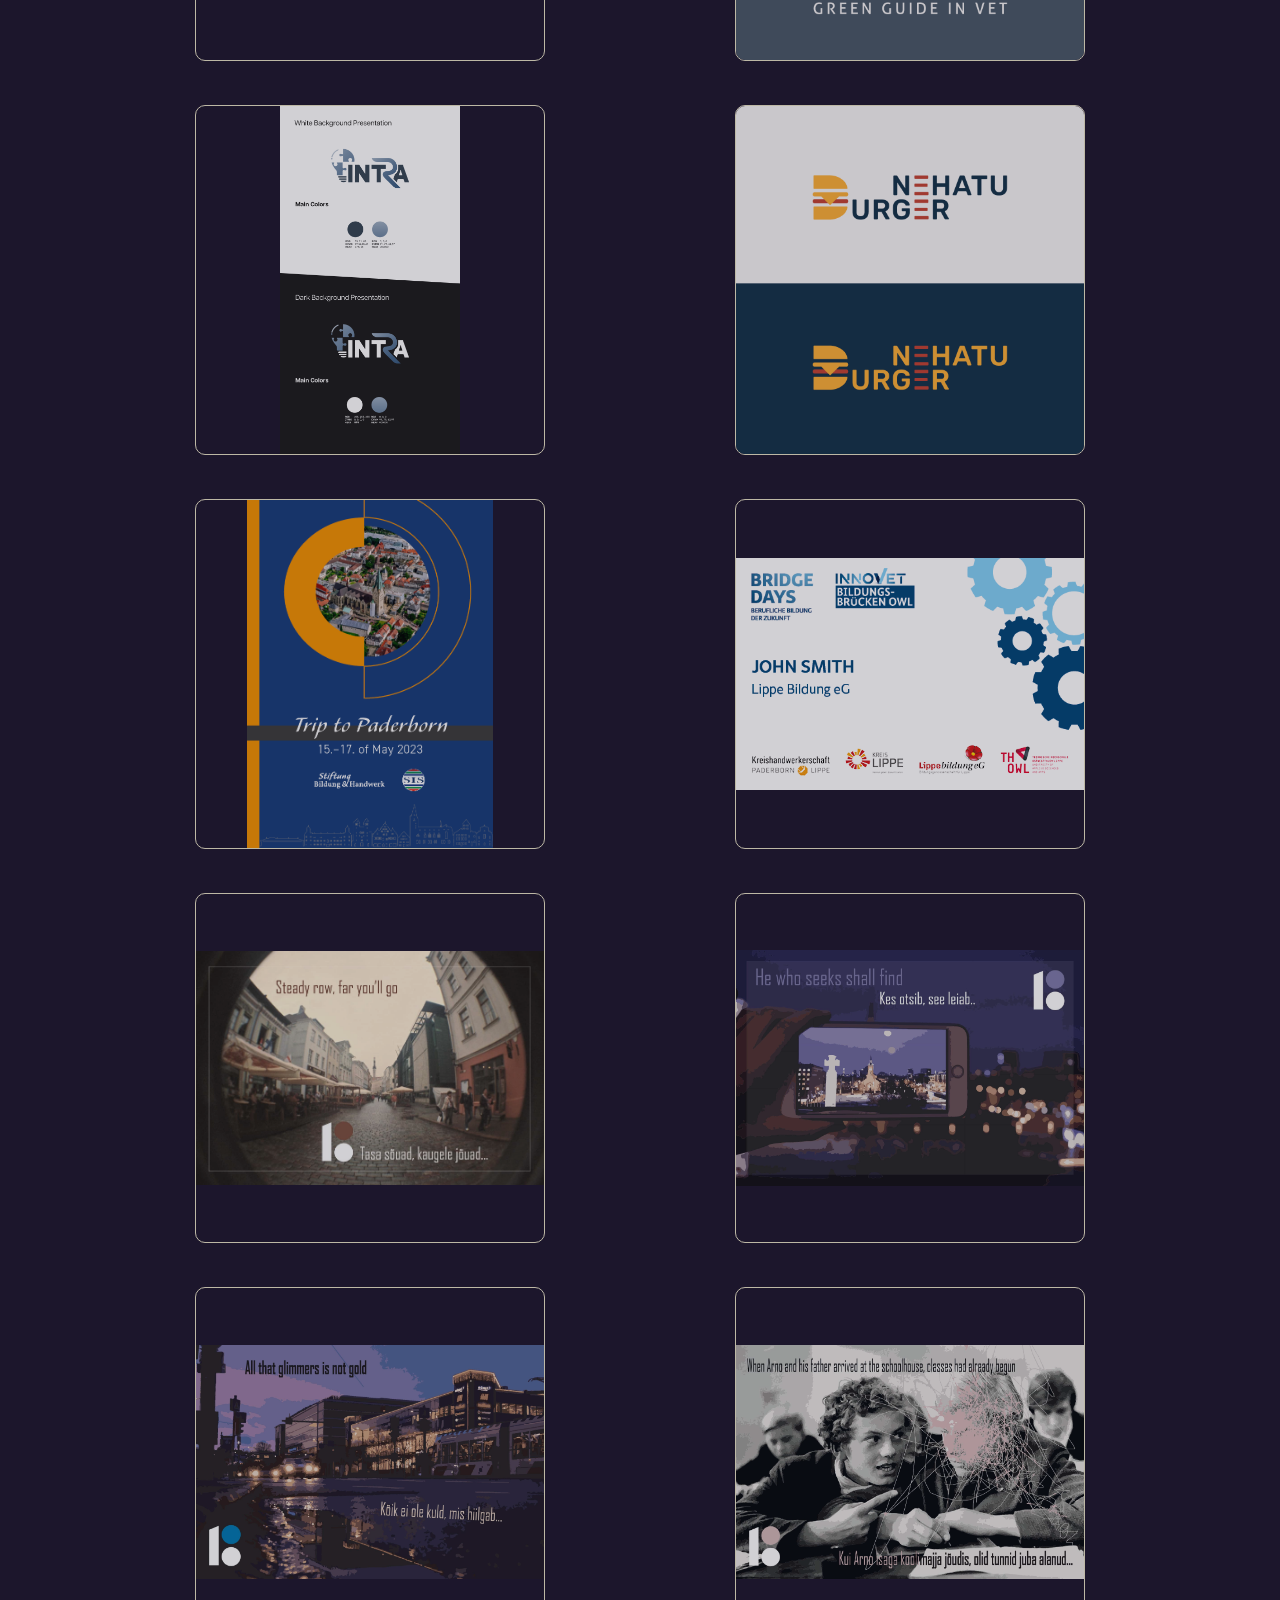
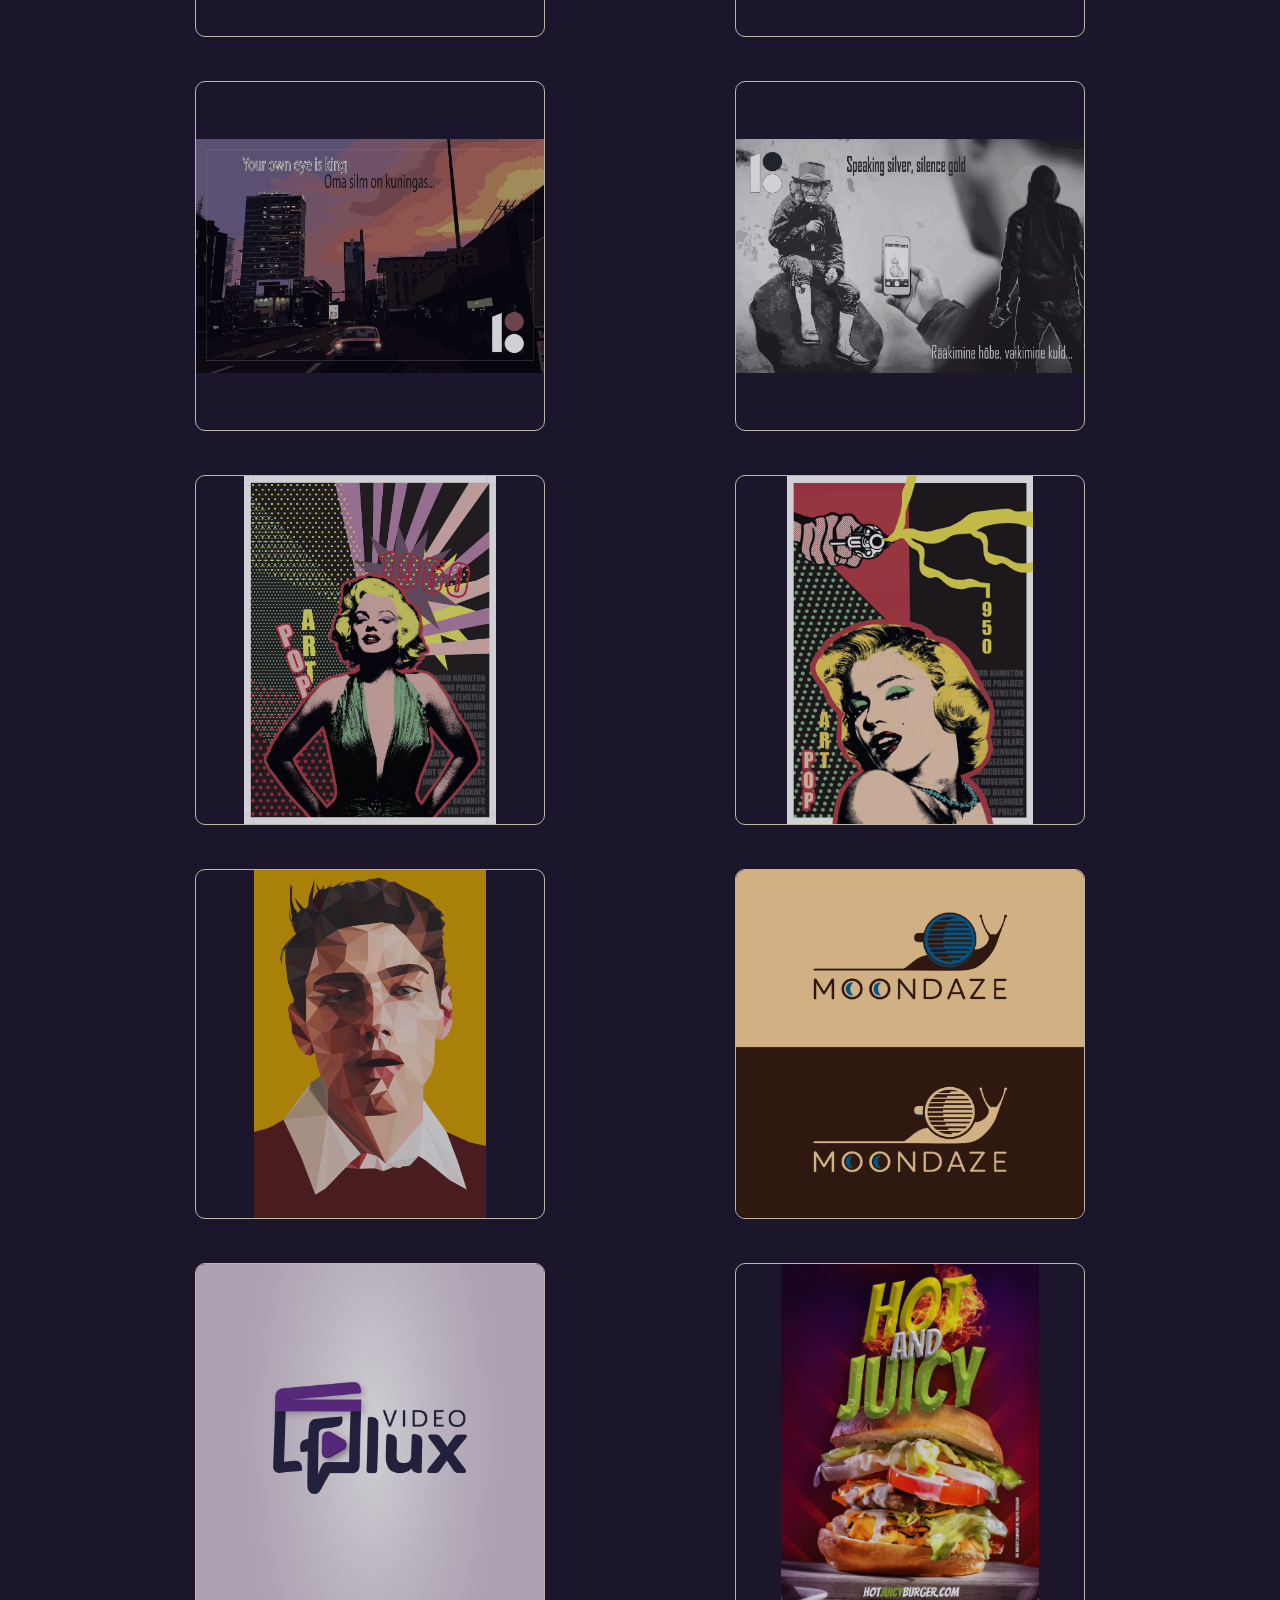
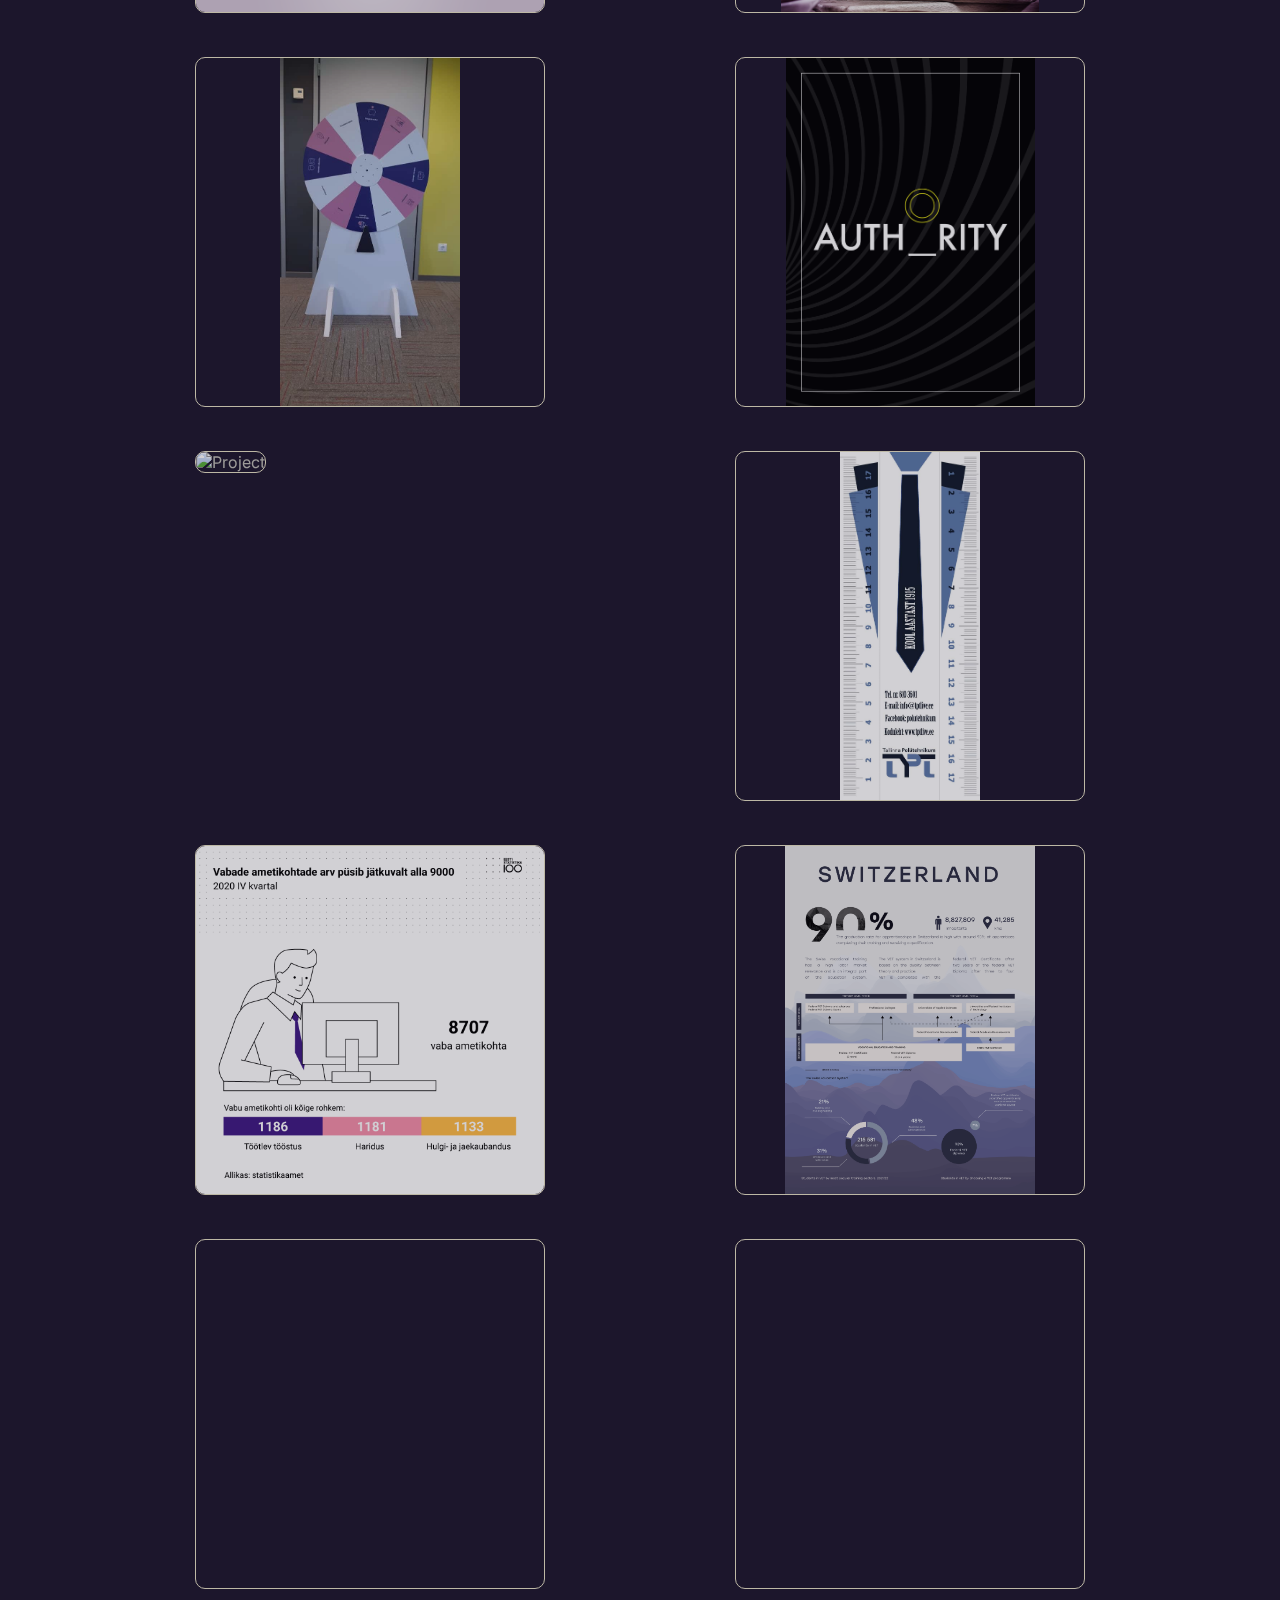
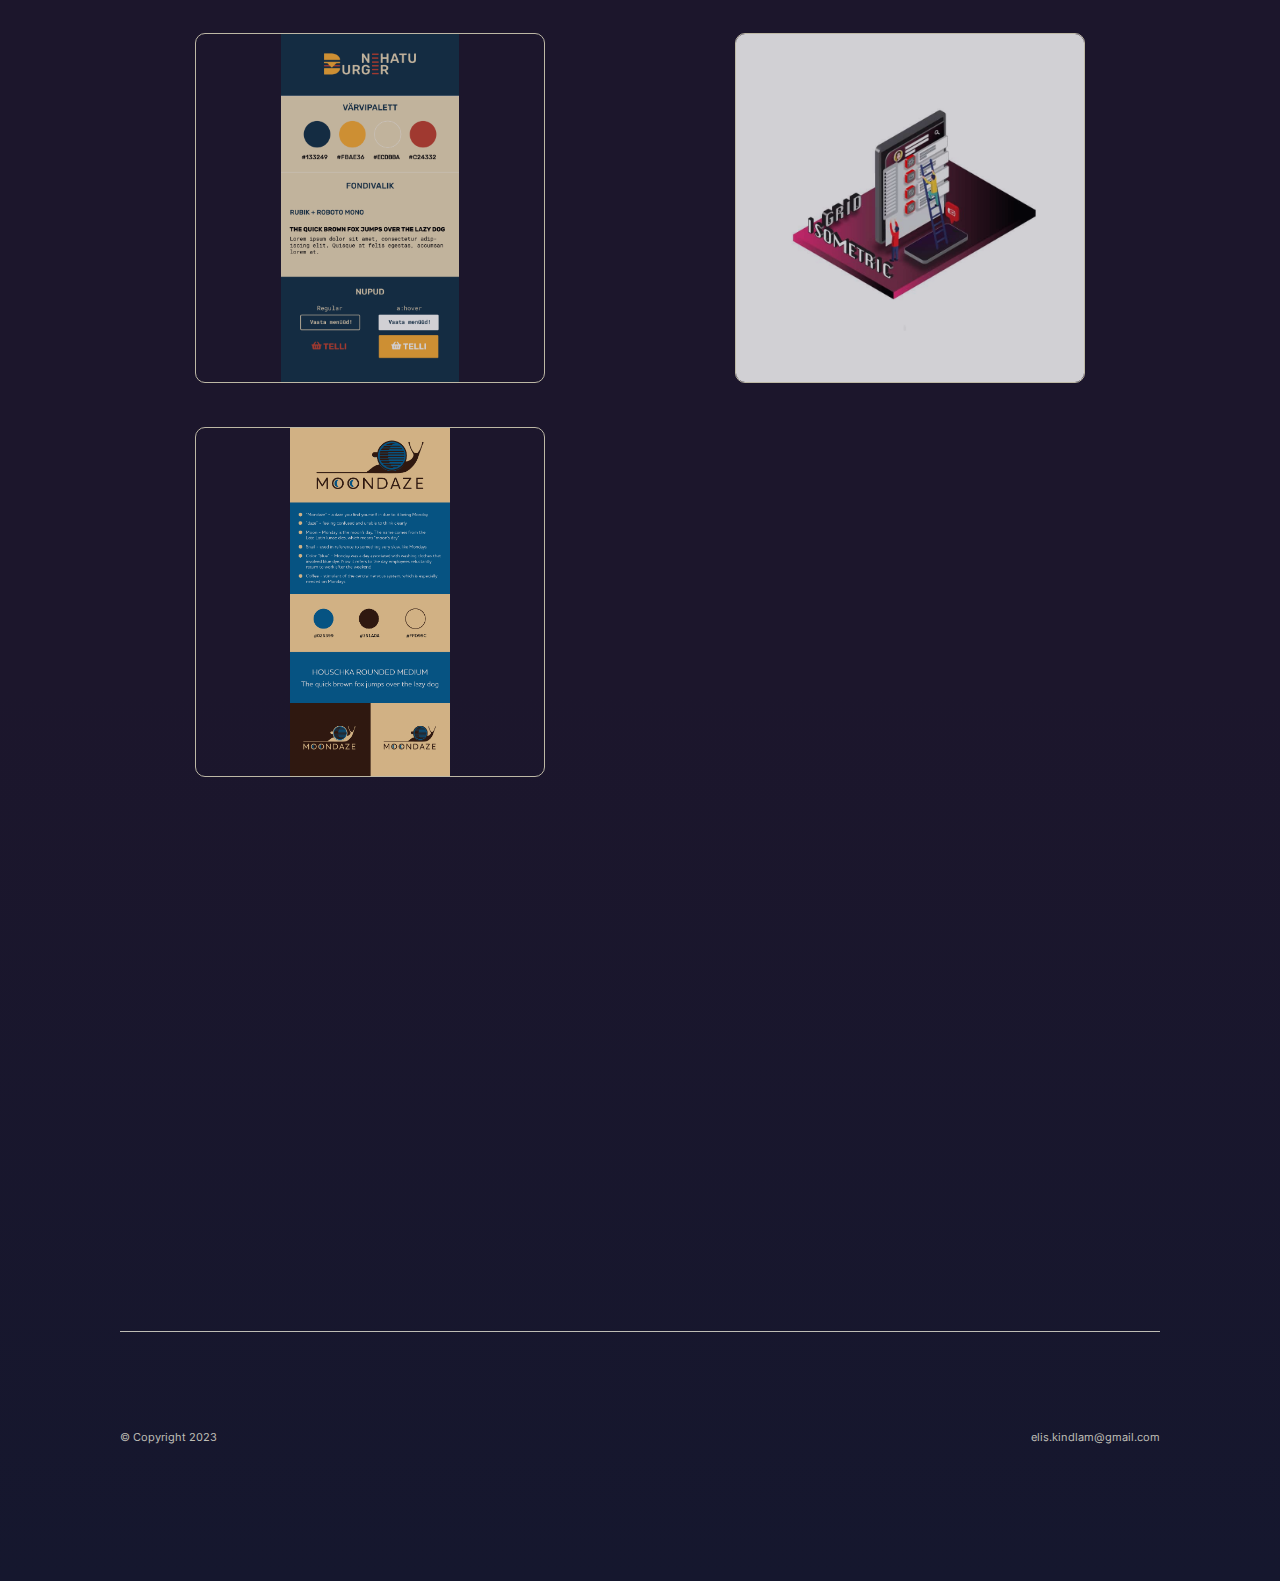
==== commit 09cd4ab1: "adjustments" ====
--- a/index.html
+++ b/index.html
@@ -1 +1 @@
-<!DOCTYPE html><html lang="en"><head><meta charset="UTF-8"><meta http-equiv="X-UA-Compatible" content="IE=edge"><meta name="viewport" content="width=device-width,initial-scale=1"><!-- Favicon --><link rel="icon" href="img/favicon.png"><!-- Google Fonts --><link rel="preconnect" href="https://fonts.googleapis.com"><link rel="preconnect" href="https://fonts.gstatic.com" crossorigin><link href="https://fonts.googleapis.com/css2?family=Bebas+Neue&family=Inter:wght@100;200;300;400;500&display=swap" rel="stylesheet"><!-- Font Awesome Icons --><link rel="stylesheet" href="https://cdnjs.cloudflare.com/ajax/libs/font-awesome/6.4.0/css/all.min.css" integrity="sha512-iecdLmaskl7CVkqkXNQ/ZH/XLlvWZOJyj7Yy7tcenmpD1ypASozpmT/E0iPtmFIB46ZmdtAc9eNBvH0H/ZpiBw==" crossorigin="anonymous" referrerpolicy="no-referrer"><!-- CSS stylesheet --><link rel="stylesheet" href="styles.css"><!-- Lightbox CSS --><link rel="stylesheet" href="lightbox.css"><!-- JS link --><script src="script.js" defer="defer"></script><!-- Lightbox JS --><script src="lightbox-plus-jquery.js" defer="defer"></script><title>Elis' portfolio</title></head><body><div class="color"></div><div class="divider"></div><!-- NAV --><nav><a href="about.html" class="btn">About</a> <a href="index.html"><img class="personal-logo" alt="Personal logo" src="img/logo/Personal-logo1.png" width="120"> </a><a href="contact.html" class="btn">Contact</a></nav><img class="viewport-image" src="img/me/me.png" alt="" width="550px" height="550px"><!-- HOME VIEWPORT --><main class="main-container"><header><section class="intro-text"><!--  <h1 class="first-heading">Hi, I'm Elis!</h1> --><div class="wrap"><div class="typewriter"><h1>Hi! I'm Elis</h1></div></div><p class="second-subheading">a curious graphic design & UI/UX design student</p></section><button><a href="#work" class="portfolio-btn">View portfolio <i class="fa-solid fa-arrow-right-long fa-lg button-arrow"></i></a></button></header><!-- PORTFOLIO MENU --><section class="work" id="work"><h1 class="portfolio-heading">Portfolio</h1><div class="top"><ul class="filters"><li class="filter-item"><button class="filter-btn filter-btn--active">All</button></li><li class="filter-item"><button class="filter-btn">Infographics</button></li><li class="filter-item"><button class="filter-btn">Visual Identity</button></li><li class="filter-item"><button class="filter-btn">Layout Design</button></li><li class="filter-item"><button class="filter-btn">Print & product</button></li><li class="filter-item"><button class="filter-btn">Posters</button></li><li class="filter-item"><button class="filter-btn">Web design</button></li><li class="filter-item"><button class="filter-btn">App design</button></li></ul></div><!-- PORTFOLIO GRID --><section class="portfolio-container"><section class="gallery"><div class="project"><a href="img/Portfolio images/stat/Turism-FB.png" data-lightbox="portfolio" data-title="Infographic for Statistics Estonia, 2021"><img src="img/Portfolio images/stat/Turism-FB.png" alt="Project" width="350px" height="350px"></a></div><div class="project"><a href="img/Portfolio images/stat/Reisimise-uudis-FB.png" data-lightbox="portfolio" data-title="Infographic for Statistics Estonia, 2021"><img src="img/Portfolio images/stat/Reisimise-uudis-FB.png" alt="Project" width="350px" height="350px"></a></div><div class="project"><a href="img/Portfolio images/stat/Keskmine-Jüri-FB.png" data-lightbox="portfolio" data-title="Infographic for Statistics Estonia, 2021"><img src="img/Portfolio images/stat/Keskmine-Jüri-FB.png" alt="Project" width="350px" height="350px"></a></div><div class="project"><a href="img/Portfolio images/stat/Energia-tootmine-FB.png" data-lightbox="portfolio" data-title="Infographic for Statistics Estonia, 2021"><img src="img/Portfolio images/stat/Energia-tootmine-FB.png" alt="Project" width="350px" height="350px"></a></div><div class="project"><a href="img/Portfolio images/stat/Kultuurielus-osalemine-FB-1.png" data-lightbox="portfolio" data-title="Infographic for Statistics Estonia, 2021"><img src="img/Portfolio images/stat/Kultuurielus-osalemine-FB-1.png" alt="Project" width="350px" height="350px"></a></div><div class="project"><a href="img/Portfolio images/stat/Nimerulett-Joonas-FB.png" data-lightbox="portfolio" data-title="Infographic for Statistics Estonia, 2021"><img src="img/Portfolio images/stat/Nimerulett-Joonas-FB.png" alt="Project" width="350px" height="350px"></a></div><div class="project"><a href="img/Portfolio images/stat/EVTI30-pollumajandus-FB-nooltega.jpg" data-lightbox="portfolio" data-title="Infographic for Statistics Estonia, 2021"><img src="img/Portfolio images/stat/EVTI30-pollumajandus-FB-nooltega.jpg" alt="Project" width="350px" height="350px"></a></div><div class="project"><a href="img/Portfolio images/stat/Nimerulett-Sandra-FB.png" data-lightbox="portfolio" data-title="Infographic for Statistics Estonia, 2021"><img src="img/Portfolio images/stat/Nimerulett-Sandra-FB.png" alt="Project" width="350px" height="350px"></a></div><div class="project"><a href="img/Portfolio images/stat/Twitter.jpg" data-lightbox="portfolio" data-title="Infographic for Statistics Estonia, 2021"><img src="img/Portfolio images/stat/Twitter.jpg" alt="Project" width="350px" height="350px"></a></div><div class="project"><a href="img/Portfolio images/Visual Identity/g2vet-logo.png" data-lightbox="portfolio" data-title="Logo for G2VET project, Stiftung & Bildung Handwerk, 2023"><img src="img/Portfolio images/Visual Identity/g2vet-logo.png" alt="Project" width="350px" height="350px"></a></div><div class="project"><a href="img/Portfolio images/Visual Identity/INTRA-logo.png" data-lightbox="portfolio" data-title="Logo for INTRA project, Stiftung & Bildung Handwerk, 2022"><img src="img/Portfolio images/Visual Identity/INTRA-logo.png" alt="Project" width="350px" height="350px"></a></div><div class="project"><a href="img/Portfolio images/Visual Identity/nehatu-burger-logo.png" data-lightbox="portfolio" data-title="Logo for Nehatu Burger, school exam, Tallinn Polytechnic school, 2021"><img src="img/Portfolio images/Visual Identity/nehatu-burger-logo.png" alt="Project" width="350px" height="350px"></a></div><div class="project"><a href="img/Portfolio images/Layout Design/Paderborn_pdf.png" data-lightbox="portfolio" data-title="Layout design for SIS & SBH school visit, Stiftung & Bildung Handwerk, 2022"><img src="img/Portfolio images/Layout Design/Paderborn_pdf.png" alt="Project" width="350px" height="350px"></a></div><div class="project"><a href="img/Portfolio images/print assets/nametag.png" data-lightbox="portfolio" data-title="Nametag design for Bridge Days, Stiftung & Bildung Handwerk, 2023"><img src="img/Portfolio images/print assets/nametag.png" alt="Project" width="350px" height="350px"></a></div><div class="project"><a href="img/Portfolio images/print assets/postcard1.jpg" data-lightbox="portfolio" data-title="EV100 postcard design, Tallinn Polytechnic school, 2020"><img src="img/Portfolio images/print assets/postcard1.jpg" alt="Project" width="350px" height="350px"></a></div><div class="project"><a href="img/Portfolio images/print assets/postcard2.jpg" data-lightbox="portfolio" data-title="EV100 postcard design, Tallinn Polytechnic school, 2020"><img src="img/Portfolio images/print assets/postcard2.jpg" alt="Project" width="350px" height="350px"></a></div><div class="project"><a href="img/Portfolio images/print assets/postcard3.jpg" data-lightbox="portfolio" data-title="EV100 postcard design, Tallinn Polytechnic school, 2020"><img src="img/Portfolio images/print assets/postcard3.jpg" alt="Project" width="350px" height="350px"></a></div><div class="project"><a href="img/Portfolio images/print assets/postcard4.jpg" data-lightbox="portfolio" data-title="EV100 postcard design, Tallinn Polytechnic school, 2020"><img src="img/Portfolio images/print assets/postcard4.jpg" alt="Project" width="350px" height="350px"></a></div><div class="project"><a href="img/Portfolio images/print assets/postcard5.jpg" data-lightbox="portfolio" data-title="EV100 postcard design, Tallinn Polytechnic school, 2020"><img src="img/Portfolio images/print assets/postcard5.jpg" alt="Project" width="350px" height="350px"></a></div><div class="project"><a href="img/Portfolio images/print assets/postcard6.jpg" data-lightbox="portfolio" data-title="EV100 postcard design, Tallinn Polytechnic school, 2020"><img src="img/Portfolio images/print assets/postcard6.jpg" alt="Project" width="350px" height="350px"></a></div><div class="project"><a href="img/Portfolio images/Posters/Poster popart.jpg" data-lightbox="portfolio" data-title="Popart poster, Tallinn Polytechnic school, 2020"><img src="img/Portfolio images/Posters/Poster popart.jpg" alt="Project" width="350px" height="350px"></a></div><div class="project"><a href="img/Portfolio images/Posters/Poster popart2.jpg" data-lightbox="portfolio" data-title="Popart poster, Tallinn Polytechnic school, 2020"><img src="img/Portfolio images/Posters/Poster popart2.jpg" alt="Project" width="350px" height="350px"></a></div><div class="project"><a href="img/Portfolio images/Posters/Low_poly.png" data-lightbox="portfolio" data-title="Low poly poster, Kuressaare Regional Training Centre, 2022"><img src="img/Portfolio images/Posters/Low_poly.png" alt="Project" width="350px" height="350px"></a></div><div class="project"><a href="img/Portfolio images/Visual Identity/Moondaze-logo.png" data-lightbox="portfolio" data-title="Logo about Monday, Kuressaare Regional Training Centre, 2022"><img src="img/Portfolio images/Visual Identity/Moondaze-logo.png" alt="Project" width="350px" height="350px"></a></div><div class="project"><a href="img/Portfolio images/Visual Identity/flux-logo.png" data-lightbox="portfolio" data-title="Logo for Flux app, Udemy project, 2022"><img src="img/Portfolio images/Visual Identity/flux-logo.png" alt="Project" width="350px" height="350px"></a></div><div class="project"><a href="img/Portfolio images/Posters/burgeri-poster.jpg" data-lightbox="portfolio" data-title="Poster for a burger company, Udemy project, 2022"><img src="img/Portfolio images/Posters/burgeri-poster.jpg" alt="Project" width="350px" height="350px"></a></div><div class="project"><a href="img/Portfolio images/print assets/loosiratas-3.jpeg" data-lightbox="portfolio" data-title="Lottery wheel design for Statistics Estonia, 2021"><img src="img/Portfolio images/print assets/loosiratas-3.jpeg" alt="Project" width="350px" height="350px"></a></div><div class="project"><a href="img/Portfolio images/Posters/typo poster.jpg" data-lightbox="portfolio" data-title="Typography poster, personal project, 2021"><img src="img/Portfolio images/Posters/typo poster.jpg" alt="Project" width="350px" height="350px"></a></div><div class="project"><a href="img/Portfolio images/ui:ux/web mockup.png" data-lightbox="portfolio" data-title="G2VET website design, Stiftung & Bildung Handwerk, 2023"><img src="img/Portfolio images/ui:ux/web mockup.png" alt="Project" width="350px" height="350px"></a></div><div class="project"><a href="img/Portfolio images/print assets/joonlaud.jpg" data-lightbox="portfolio" data-title="Ruler design for school, Tallinn Polytechnic school, 2020"><img src="img/Portfolio images/print assets/joonlaud.jpg" alt="Project" width="350px" height="350px"></a></div><div class="project"><a href="img/Portfolio images/stat/Vabad-ametikohad-Facebook.png" data-lightbox="portfolio" data-title="Ruler design for school, Tallinn Polytechnic school, 2020"><img src="img/Portfolio images/stat/Vabad-ametikohad-Facebook.png" alt="Project" width="350px" height="350px"></a></div><div class="project"><a href="img/Portfolio images/Posters/switzerland.png" data-lightbox="portfolio" data-title="Wall poster design for Stiftung & Bildung Handwerk foundation corridor, 2023"><img src="img/Portfolio images/Posters/switzerland.png" alt="Project" width="350px" height="350px"></a></div><div class="project"><iframe src="img/Portfolio images/Visual Identity/G2VET brand guidelines.pdf" frameborder="0" width="350px" height="350px"></iframe></div><div class="project"><iframe src="https://www.figma.com/embed?embed_host=share&url=https%3A%2F%2Fwww.figma.com%2Fproto%2Fvn8XmMlmkXJHiH5BMpXQxA%2FDrop'N'Trip%3Fpage-id%3D0%253A1%26type%3Ddesign%26node-id%3D189-103%26viewport%3D383%252C20%252C0.13%26scaling%3Dscale-down%26starting-point-node-id%3D189%253A103" allowfullscreen width="350px" height="350px"></iframe></div><div class="project"><a href="img/Portfolio images/Visual Identity/Nehatu_Stiilileht.png" data-lightbox="portfolio" data-title="Nehatu burger style guide, school exam project, 2021"><img src="img/Portfolio images/Visual Identity/Nehatu_Stiilileht.png" alt="Project" width="350px" height="350px"></a></div><div class="project"><a href="img/Portfolio images/isometric-grid.jpg" data-lightbox="portfolio" data-title="Isometric grid, personal project, 2021"><img src="img/Portfolio images/isometric-grid.jpg" alt="Project" width="350px" height="350px"></a></div><div class="project"><a href="img/Portfolio images/Visual Identity/Style-guide-moondaze.png" data-lightbox="portfolio" data-title="Isometric grid, personal project, 2021"><img src="img/Portfolio images/Visual Identity/Style-guide-moondaze.png" alt="Project" width="350px" height="350px"></a></div></section></section></section><!-- LINKS --><ul class="links"><li class="link-item"><a href="https://www.linkedin.com/in/elis-kindlam-05995a250/" class="link" target="_blank"><img class="link-img" src="img/icons/icons8-linkedin-white.svg" alt="LinkedIn"></a></li><li class="link-item"><a href="https://www.facebook.com/elis.kindlam/" class="link" target="_blank"><img class="link-img" src="img/icons/icons8-facebook-white.svg" alt="Facebook"></a></li></ul><!-- BACK TO TOP --> <a href="#" class="to-top"><i class="fa-solid fa-arrow-up-long"></i></a><!--FOOTER --><footer class="footer"><small class="copyright">&copy; Copyright 2023</small> <a href="mailto:elis.kindlam@gmail.com" class="email">elis.kindlam@gmail.com</a></footer></main><div class="fade"></div></body></html>+<!DOCTYPE html><html lang="en"><head><meta charset="UTF-8"><meta http-equiv="X-UA-Compatible" content="IE=edge"><meta name="viewport" content="width=device-width,initial-scale=1"><!-- Favicon --><link rel="icon" href="img/favicon.png"><!-- Google Fonts --><link rel="preconnect" href="https://fonts.googleapis.com"><link rel="preconnect" href="https://fonts.gstatic.com" crossorigin><link href="https://fonts.googleapis.com/css2?family=Bebas+Neue&family=Inter:wght@100;200;300;400;500&display=swap" rel="stylesheet"><!-- Font Awesome Icons --><link rel="stylesheet" href="https://cdnjs.cloudflare.com/ajax/libs/font-awesome/6.4.0/css/all.min.css" integrity="sha512-iecdLmaskl7CVkqkXNQ/ZH/XLlvWZOJyj7Yy7tcenmpD1ypASozpmT/E0iPtmFIB46ZmdtAc9eNBvH0H/ZpiBw==" crossorigin="anonymous" referrerpolicy="no-referrer"><!-- CSS stylesheet --><link rel="stylesheet" href="styles.css"><!-- Lightbox CSS --><link rel="stylesheet" href="lightbox.css"><!-- JS link --><script src="script.js" defer="defer"></script><!-- Lightbox JS --><script src="lightbox-plus-jquery.js" defer="defer"></script><title>Elis' portfolio</title></head><body><div class="color"></div><div class="divider"></div><!-- NAV --><nav><a href="about.html" class="btn">About</a> <a href="index.html"><img class="personal-logo" alt="Personal logo" src="img/logo/Personal-logo1.png" width="120"> </a><a href="contact.html" class="btn">Contact</a></nav><img class="viewport-image" src="img/me/me.png" alt="" width="550px" height="550px"><!-- HOME VIEWPORT --><main class="main-container"><header><section class="intro-text"><!--  <h1 class="first-heading">Hi, I'm Elis!</h1> --><div class="wrap"><div class="typewriter"><h1>Hi! I'm Elis</h1></div></div><p class="second-subheading">a curious graphic design & UI/UX design student</p></section><button><a href="#work" class="portfolio-btn">View portfolio <i class="fa-solid fa-arrow-right-long fa-lg button-arrow"></i></a></button></header><!-- PORTFOLIO MENU --><section class="work" id="work"><h1 class="portfolio-heading">Portfolio</h1><div class="top"><ul class="filters"><li class="filter-item"><button class="filter-btn filter-btn--active">All</button></li><li class="filter-item"><button class="filter-btn">Infographics</button></li><li class="filter-item"><button class="filter-btn">Visual Identity</button></li><li class="filter-item"><button class="filter-btn">Layout Design</button></li><li class="filter-item"><button class="filter-btn">Print & product</button></li><li class="filter-item"><button class="filter-btn">Posters</button></li><li class="filter-item"><button class="filter-btn">Web design</button></li><li class="filter-item"><button class="filter-btn">App design</button></li></ul></div><!-- PORTFOLIO GRID --><section class="portfolio-container"><section class="gallery"><div class="project"><a href="img/Portfolio images/stat/Turism-FB.png" data-lightbox="portfolio" data-title="Infographic for Statistics Estonia, 2021"><img src="img/Portfolio images/stat/Turism-FB.png" alt="Project" width="350px" height="350px"></a></div><div class="project"><a href="img/Portfolio images/stat/Reisimise-uudis-FB.png" data-lightbox="portfolio" data-title="Infographic for Statistics Estonia, 2021"><img src="img/Portfolio images/stat/Reisimise-uudis-FB.png" alt="Project" width="350px" height="350px"></a></div><div class="project"><a href="img/Portfolio images/stat/Keskmine-Jüri-FB.png" data-lightbox="portfolio" data-title="Infographic for Statistics Estonia, 2021"><img src="img/Portfolio images/stat/Keskmine-Jüri-FB.png" alt="Project" width="350px" height="350px"></a></div><div class="project"><a href="img/Portfolio images/stat/Energia-tootmine-FB.png" data-lightbox="portfolio" data-title="Infographic for Statistics Estonia, 2021"><img src="img/Portfolio images/stat/Energia-tootmine-FB.png" alt="Project" width="350px" height="350px"></a></div><div class="project"><a href="img/Portfolio images/stat/Kultuurielus-osalemine-FB-1.png" data-lightbox="portfolio" data-title="Infographic for Statistics Estonia, 2021"><img src="img/Portfolio images/stat/Kultuurielus-osalemine-FB-1.png" alt="Project" width="350px" height="350px"></a></div><div class="project"><a href="img/Portfolio images/stat/Nimerulett-Joonas-FB.png" data-lightbox="portfolio" data-title="Infographic for Statistics Estonia, 2021"><img src="img/Portfolio images/stat/Nimerulett-Joonas-FB.png" alt="Project" width="350px" height="350px"></a></div><div class="project"><a href="img/Portfolio images/stat/EVTI30-pollumajandus-FB-nooltega.jpg" data-lightbox="portfolio" data-title="Infographic for Statistics Estonia, 2021"><img src="img/Portfolio images/stat/EVTI30-pollumajandus-FB-nooltega.jpg" alt="Project" width="350px" height="350px"></a></div><div class="project"><a href="img/Portfolio images/stat/Nimerulett-Sandra-FB.png" data-lightbox="portfolio" data-title="Infographic for Statistics Estonia, 2021"><img src="img/Portfolio images/stat/Nimerulett-Sandra-FB.png" alt="Project" width="350px" height="350px"></a></div><div class="project"><a href="img/Portfolio images/stat/Twitter.jpg" data-lightbox="portfolio" data-title="Banner design for Statistics Estonia, 2021"><img src="img/Portfolio images/stat/Twitter.jpg" alt="Project" width="350px" height="350px"></a></div><div class="project"><a href="img/Portfolio images/Visual Identity/g2vet-logo.png" data-lightbox="portfolio" data-title="Logo for G2VET project, Stiftung & Bildung Handwerk, 2023"><img src="img/Portfolio images/Visual Identity/g2vet-logo.png" alt="Project" width="350px" height="350px"></a></div><div class="project"><a href="img/Portfolio images/Visual Identity/INTRA-logo.png" data-lightbox="portfolio" data-title="Logo for INTRA project, Stiftung & Bildung Handwerk, 2022"><img src="img/Portfolio images/Visual Identity/INTRA-logo.png" alt="Project" width="350px" height="350px"></a></div><div class="project"><a href="img/Portfolio images/Visual Identity/nehatu-burger-logo.png" data-lightbox="portfolio" data-title="Logo for Nehatu Burger, school exam, Tallinn Polytechnic school, 2021"><img src="img/Portfolio images/Visual Identity/nehatu-burger-logo.png" alt="Project" width="350px" height="350px"></a></div><div class="project"><a href="img/Portfolio images/Layout Design/Paderborn_pdf.png" data-lightbox="portfolio" data-title="Layout design for SIS & SBH school visit, Stiftung & Bildung Handwerk, 2022"><img src="img/Portfolio images/Layout Design/Paderborn_pdf.png" alt="Project" width="350px" height="350px"></a></div><div class="project"><a href="img/Portfolio images/print assets/nametag.png" data-lightbox="portfolio" data-title="Nametag design for Bridge Days, Stiftung & Bildung Handwerk, 2023"><img src="img/Portfolio images/print assets/nametag.png" alt="Project" width="350px" height="350px"></a></div><div class="project"><a href="img/Portfolio images/print assets/postcard1.jpg" data-lightbox="portfolio" data-title="EV100 postcard design, Tallinn Polytechnic school, 2020"><img src="img/Portfolio images/print assets/postcard1.jpg" alt="Project" width="350px" height="350px"></a></div><div class="project"><a href="img/Portfolio images/print assets/postcard2.jpg" data-lightbox="portfolio" data-title="EV100 postcard design, Tallinn Polytechnic school, 2020"><img src="img/Portfolio images/print assets/postcard2.jpg" alt="Project" width="350px" height="350px"></a></div><div class="project"><a href="img/Portfolio images/print assets/postcard3.jpg" data-lightbox="portfolio" data-title="EV100 postcard design, Tallinn Polytechnic school, 2020"><img src="img/Portfolio images/print assets/postcard3.jpg" alt="Project" width="350px" height="350px"></a></div><div class="project"><a href="img/Portfolio images/print assets/postcard4.jpg" data-lightbox="portfolio" data-title="EV100 postcard design, Tallinn Polytechnic school, 2020"><img src="img/Portfolio images/print assets/postcard4.jpg" alt="Project" width="350px" height="350px"></a></div><div class="project"><a href="img/Portfolio images/print assets/postcard5.jpg" data-lightbox="portfolio" data-title="EV100 postcard design, Tallinn Polytechnic school, 2020"><img src="img/Portfolio images/print assets/postcard5.jpg" alt="Project" width="350px" height="350px"></a></div><div class="project"><a href="img/Portfolio images/print assets/postcard6.jpg" data-lightbox="portfolio" data-title="EV100 postcard design, Tallinn Polytechnic school, 2020"><img src="img/Portfolio images/print assets/postcard6.jpg" alt="Project" width="350px" height="350px"></a></div><div class="project"><a href="img/Portfolio images/Posters/Poster popart.jpg" data-lightbox="portfolio" data-title="Popart poster, Tallinn Polytechnic school, 2020"><img src="img/Portfolio images/Posters/Poster popart.jpg" alt="Project" width="350px" height="350px"></a></div><div class="project"><a href="img/Portfolio images/Posters/Poster popart2.jpg" data-lightbox="portfolio" data-title="Popart poster, Tallinn Polytechnic school, 2020"><img src="img/Portfolio images/Posters/Poster popart2.jpg" alt="Project" width="350px" height="350px"></a></div><div class="project"><a href="img/Portfolio images/Posters/Low_poly.png" data-lightbox="portfolio" data-title="Low poly poster, Kuressaare Regional Training Centre, 2022"><img src="img/Portfolio images/Posters/Low_poly.png" alt="Project" width="350px" height="350px"></a></div><div class="project"><a href="img/Portfolio images/Visual Identity/Moondaze-logo.png" data-lightbox="portfolio" data-title="Logo about Monday, Kuressaare Regional Training Centre, 2022"><img src="img/Portfolio images/Visual Identity/Moondaze-logo.png" alt="Project" width="350px" height="350px"></a></div><div class="project"><a href="img/Portfolio images/Visual Identity/flux-logo.png" data-lightbox="portfolio" data-title="Logo for Flux app, Udemy project, 2022"><img src="img/Portfolio images/Visual Identity/flux-logo.png" alt="Project" width="350px" height="350px"></a></div><div class="project"><a href="img/Portfolio images/Posters/burgeri-poster.jpg" data-lightbox="portfolio" data-title="Poster for a burger company, Udemy project, 2022"><img src="img/Portfolio images/Posters/burgeri-poster.jpg" alt="Project" width="350px" height="350px"></a></div><div class="project"><a href="img/Portfolio images/print assets/loosiratas-3.jpeg" data-lightbox="portfolio" data-title="Lottery wheel design for Statistics Estonia, 2021"><img src="img/Portfolio images/print assets/loosiratas-3.jpeg" alt="Project" width="350px" height="350px"></a></div><div class="project"><a href="img/Portfolio images/Posters/typo poster.jpg" data-lightbox="portfolio" data-title="Typography poster, personal project, 2021"><img src="img/Portfolio images/Posters/typo poster.jpg" alt="Project" width="350px" height="350px"></a></div><div class="project"><a href="img/Portfolio images/ui:ux/web mockup.png" data-lightbox="portfolio" data-title="G2VET website design, Stiftung & Bildung Handwerk, 2023"><img src="img/Portfolio images/ui:ux/web mockup.png" alt="Project" width="350px" height="350px"></a></div><div class="project"><a href="img/Portfolio images/print assets/joonlaud.jpg" data-lightbox="portfolio" data-title="Ruler design for school, Tallinn Polytechnic school, 2020"><img src="img/Portfolio images/print assets/joonlaud.jpg" alt="Project" width="350px" height="350px"></a></div><div class="project"><a href="img/Portfolio images/stat/Vabad-ametikohad-Facebook.png" data-lightbox="portfolio" data-title="Infographic for Statistics Estonia, 2021"><img src="img/Portfolio images/stat/Vabad-ametikohad-Facebook.png" alt="Project" width="350px" height="350px"></a></div><div class="project"><a href="img/Portfolio images/Posters/switzerland.png" data-lightbox="portfolio" data-title="Wall poster design for Stiftung & Bildung Handwerk foundation corridor, 2023"><img src="img/Portfolio images/Posters/switzerland.png" alt="Project" width="350px" height="350px"></a></div><div class="project"><iframe src="img/Portfolio images/Visual Identity/G2VET brand guidelines.pdf" frameborder="0" width="350px" height="350px"></iframe></div><div class="project"><iframe src="https://www.figma.com/embed?embed_host=share&url=https%3A%2F%2Fwww.figma.com%2Fproto%2Fvn8XmMlmkXJHiH5BMpXQxA%2FDrop'N'Trip%3Fpage-id%3D0%253A1%26type%3Ddesign%26node-id%3D189-103%26viewport%3D383%252C20%252C0.13%26scaling%3Dscale-down%26starting-point-node-id%3D189%253A103" allowfullscreen width="350px" height="350px"></iframe></div><div class="project"><a href="img/Portfolio images/Visual Identity/Nehatu_Stiilileht.png" data-lightbox="portfolio" data-title="Nehatu burger style guide, school exam project, 2021"><img src="img/Portfolio images/Visual Identity/Nehatu_Stiilileht.png" alt="Project" width="350px" height="350px"></a></div><div class="project"><a href="img/Portfolio images/isometric-grid.jpg" data-lightbox="portfolio" data-title="Isometric grid, personal project, 2021"><img src="img/Portfolio images/isometric-grid.jpg" alt="Project" width="350px" height="350px"></a></div><div class="project"><a href="img/Portfolio images/Visual Identity/Style-guide-moondaze.png" data-lightbox="portfolio" data-title="Isometric grid, personal project, 2021"><img src="img/Portfolio images/Visual Identity/Style-guide-moondaze.png" alt="Project" width="350px" height="350px"></a></div></section></section></section><!-- LINKS --><ul class="links"><li class="link-item"><a href="https://www.linkedin.com/in/elis-kindlam-05995a250/" class="link" target="_blank"><img class="link-img" src="img/icons/icons8-linkedin-white.svg" alt="LinkedIn"></a></li><li class="link-item"><a href="https://www.facebook.com/elis.kindlam/" class="link" target="_blank"><img class="link-img" src="img/icons/icons8-facebook-white.svg" alt="Facebook"></a></li></ul><!-- BACK TO TOP --> <a href="#" class="to-top"><i class="fa-solid fa-arrow-up-long"></i></a><!--FOOTER --><footer class="footer"><small class="copyright">&copy; Copyright 2023</small> <a href="mailto:elis.kindlam@gmail.com" class="email">elis.kindlam@gmail.com</a></footer></main><div class="fade"></div></body></html>--- a/styles.css
+++ b/styles.css
@@ -1 +1 @@
-*{box-sizing:border-box;margin:0;padding:0}a{color:inherit;text-decoration:none}ul{list-style:none}button{background:none;border:none;color:inherit;font:inherit}@keyframes fade-down{0%{opacity:0;transform:translateY(-30px) scale(.9)}to{opacity:1;transform:translateY(0) scale(1)}}@keyframes fade-up{0%{opacity:0;transform:translateY(30px) scale(.9)}to{opacity:1;transform:translateY(0) scale(1)}}@keyframes fade-left{0%{opacity:0;transform:translateX(30px) translateY(-50%) scale(.9)}to{opacity:1;transform:translateY(0) translateY(-50%) scale(1)}}@keyframes fade-in{0%{opacity:0;transform:translate(0)}to{opacity:1;transform:translate(0)}}@keyframes circle{0%{opacity:0;transform:translate(0)}40%{opacity:1}80%{opacity:0;transform:translateY(20px)}to{opacity:0}}html{--default-opacity:0.2;--hover-opacity:0.1;scroll-behavior:smooth}body,html{overflow-x:hidden}body{background-color:#1c162c;color:#bebdb5;font-family:Inter,sans-serif;position:relative;scrollbar-width:none;z-index:-1000}body::-webkit-scrollbar{display:none}.color{background-image:radial-gradient(farthest-corner at 40px 40px,rgba(170,25,156,.342) 30%,rgba(33,104,179,.559) 90%);height:900px;position:absolute;width:100%;z-index:-10}.section-heading{animation:fade-in 2s;color:#bebdb5;font-size:2.25rem;margin-bottom:50px;text-align:left;text-transform:uppercase}.main-container{margin:0 auto;max-width:1200px;text-align:left}nav{display:flex;justify-content:space-between;padding:80px 90px;position:fixed;transition:all .5s;width:100%}.personal-logo{animation:fade-down 1s .5s backwards;left:0;margin:auto;position:absolute;right:0;top:10px}.logo-hidden{opacity:0;transition:all .3s}nav .btn.scrolled{display:block}.intro-text{animation:fade-up 1s;color:#bebdb5;margin-bottom:130px;margin-top:380px}.first-heading{font-size:3.3125rem;font-weight:300;letter-spacing:.03125rem;padding-bottom:10px;text-transform:uppercase}.second-subheading{color:#bebdb5;font-size:2.25rem;font-weight:200;margin-top:25px;opacity:.8}.text--second{display:block;letter-spacing:.0625rem;padding:6px}.viewport-image{filter:grayscale(100%);left:1000px;opacity:.4;position:absolute;top:170px;transform:rotate(-6deg);z-index:-100}.divider{background-color:#1c162c;-webkit-clip-path:polygon(0 0,100% 0,100% 100%,100% 100%);clip-path:polygon(0 0,100% 0,100% 100%,100% 100%);height:400px;left:0;position:absolute;top:900px;transform:skewY(-10deg);transform-origin:left;width:100%}.portfolio-btn{animation:fade-in 2s;border:1px solid #bebdb5;border-radius:10px;color:#bebdb5;font-size:1rem;font-weight:300;letter-spacing:.0625rem;padding:15px 20px;text-transform:uppercase;transition:all .6s}.button-arrow{padding-left:8px}.skills-about-section{margin-top:150px}.smaller-heading{color:#bebdb5;font-size:1.5rem;padding-bottom:50px;position:relative;text-align:left;text-transform:uppercase}.skills-icon{width:50px}.btn{animation:fade-down 1s .5s backwards;color:#bebdb5;font-size:1rem;font-weight:300;letter-spacing:.0625rem;text-transform:uppercase;transition:all .4s}.btn:hover{transform:scale(1.1)}.work{animation:fade-up .6s .2s backwards;margin-top:400px}.portfolio-heading{color:#bebdb5;font-size:1.75rem;letter-spacing:.1rem;padding-top:72px;text-transform:uppercase}.top{margin:100px 0 0}.filters,.top{transition:all .4s}.filters{display:flex;gap:30px;justify-content:center}.filter-btn{color:#d1cfd6;cursor:pointer;font-size:.9375rem;letter-spacing:.03125rem;opacity:.6;text-transform:uppercase;transition:all .5s}.filter-btn--active,.filter-btn:hover{opacity:1}.links{animation:fade-left .5s .8s backwards;position:fixed;right:5%;top:55%;transform:translateY(-50%)}.link-item{transition:all .4s}.link-item:not(:last-child){margin-bottom:25px}.link-item:hover{transform:scale(1.2)}.link-img{height:20px;width:20px}.arrow{bottom:120px;color:#e6e1c5;font-size:2.5rem;position:absolute;right:11%}.footer{align-items:center;border-top:1px solid #bebdb5;color:#bebdb5;display:flex;justify-content:space-between;margin:200px auto 0;max-width:1280px;min-height:250px}.copyright,.email{font-size:.75rem}@media (min-width:250px){.container-about,.container-contact,.main-container{padding-left:30px;padding-right:30px}.about-image{display:none}.about-text{min-width:100%;padding-bottom:0}.my-skills{align-items:center;flex-direction:column;gap:8px}div .timeline{display:grid;grid-template-columns:1fr}form{grid-template-columns:repeat(2,1fr)}.submit-group{margin:20px auto 0}.container-about,.container-contact{padding-top:150px}nav{padding:50px 30px}nav .btn{margin-top:130px}.footer{display:block;max-width:200px;min-height:250px;padding-bottom:60px;padding-top:40px;text-align:center}.divider{display:none}.portfolio-btn{font-size:.875rem;padding:10px;transition:background-color .6s ease}.portfolio-btn:active,.portfolio-btn:focus{background-color:#231d24}.second-subheading{font-size:1.5rem;line-height:2rem;margin-top:35px}.wrap .typewriter h1{font-size:1.875rem}.work{margin-top:300px}.filters{flex-direction:column;gap:25px}}@media (min-width:370px){nav .btn{margin-top:20px}.footer{display:flex;max-width:300px;padding-top:20px}.container-about,.container-contact{padding-top:70px}}@media (min-width:410px){.filters{align-items:left;flex-direction:row;flex-wrap:wrap;justify-content:left;margin:0 auto}.work{margin-top:400px}.divider{display:block}.second-subheading{font-size:1.75rem;line-height:2.5rem;margin-top:30px}.wrap .typewriter h1{font-size:2.6875rem}.portfolio-btn{font-size:1rem;padding:15px 20px}section .my-skills{-moz-column-gap:20%;column-gap:20%;flex-direction:row;flex-grow:1;flex-wrap:wrap}}@media (min-width:450px){.footer{max-width:350px}.submit-group{margin-right:0}}@media (min-width:520px){.copyright,.email{font-size:.6875rem}.footer{max-width:450px}.to-top.active{bottom:40px;left:auto;position:fixed;right:73px}}@media (min-width:640px){.footer{max-width:500px}.container-about,.container-contact,.main-container{padding-left:60px;padding-right:60px}.container-about,.container-contact{padding-top:50px}nav{padding:60px}}@media (min-width:768px){.container-contact{padding-left:80px;padding-right:80px}form{grid-template-columns:repeat(2,1fr)}.footer{max-width:600px}.link-item:not(:last-child){margin-right:5px}.about-text{min-width:40%}.about-image{display:block;max-width:30%;transform:translate(40%)}div .timeline{grid-gap:40px;grid-template-columns:repeat(2,1fr)}}@media (min-width:850px){.footer{max-width:700px}}@media (min-width:1024px){.container-about,.container-contact{padding-left:128px;padding-right:128px}.main-container{padding-left:80px;padding-right:80px}.footer{max-width:800px}.container-about,.container-contact{padding-top:0}.second-subheading{font-size:2.25rem;margin-top:25px}.wrap .typewriter h1{font-size:3.3125rem}nav{padding:60px 80px}.about-image{transform:translate(30%,-10%)}}@media (min-width:1150px){.footer{max-width:1200px}.about-image{transform:translate(25%,-12%)}}@media (min-width:1180px){.portfolio-btn:hover{background-color:#bebdb5;color:#352f3f;font-weight:500;padding-right:30px;transition:all .6s}}@media (min-width:1380px){.main-container{padding-left:30px;padding-right:30px}.about-image{transform:translate(10%,-12%)}}@media (min-width:1600px){.main-container{padding-left:0;padding-right:0}.about-image{transform:translateY(-12%)}}@media (max-width:1480px){.to-top.active{right:40px}.links{right:45px}}@media (max-width:1420px){.goback{display:none}}@media (max-width:1418px){.links{display:flex;gap:30px;left:200px;position:absolute;top:103px}}@media (max-width:1380px){.viewport-image{left:900px;top:180px}}@media (max-width:1180px){.viewport-image{display:none}}@media (max-width:1118px){.to-top.active{bottom:620px;left:auto;position:absolute;right:44%}.top-about{position:absolute;transform:translateY(270px)}}@media (max-width:670px){.links{display:flex;justify-content:center;position:static}}.section-about{background-attachment:fixed;background-image:linear-gradient(-220deg,#262530 70%,#c1b6bf57 0);min-height:100vh;padding-top:250px}.container-about,.container-contact{margin:0 auto;max-width:1280px;text-align:left}.about-text{animation:fade-up 1s;color:#bebdb5;font-size:1rem;line-height:1.8;padding-bottom:100px;padding-top:30px;text-align:justify;width:60%}.about-image{position:absolute;right:18%;top:11%;transition:all 1s;z-index:10}.about-image img{border-radius:10px;box-shadow:10px 15px 25px 0 rgba(0,0,0,.2);display:block;filter:grayscale(100%);height:450px;-o-object-fit:cover;object-fit:cover;width:100%}.about-image:hover img{box-shadow:1px 1px 10px 0 rgba(0,0,0,.1)}.about-image .glow-wrap{border-radius:10px;height:100%;overflow:hidden;position:absolute;top:0;width:100%}.about-image .glow{background:rgba(167,146,172,.2);display:block;filter:blur(20px);height:200%;position:absolute;top:0;transform:rotate(45deg) translate(-450%);width:40%}.about-image .glow,.about-image:hover .glow{transition:all 1s cubic-bezier(.645,.045,.355,1)}.about-image:hover .glow{transform:rotate(45deg) translate(450%)}.about-image:hover img,.photo:hover .glow-wrap{margin-top:0}.my-skills{display:flex;gap:100px;justify-content:center;left:0;margin-bottom:200px;margin-top:80px;position:relative}.timeline{grid-gap:40px;display:grid;grid-template-columns:repeat(2,1fr);padding-bottom:60px;padding-top:60px}.timeline .timeline-item{border-left:1px solid beige;padding-left:3rem;position:relative}.timeline .timeline-item .tl-icon{align-items:center;background-color:#504e62;border-radius:50%;display:flex;height:50px;justify-content:center;left:-27px;position:absolute;top:0;width:50px}.timeline .timeline-item .tl-icon i{font-size:1.3rem}.timeline .timeline-item .tl-duration{display:inline-block;font-size:.8rem;font-weight:500;text-transform:uppercase}.timeline .timeline-item h5{font-size:1.3rem;font-weight:600;padding:1rem 0;text-transform:uppercase}.timeline .timeline-item h5 span{color:#86848a;font-size:1.2rem;font-weight:500}.timeline .timeline-item p{color:#8e8b92}.timeline p{line-height:1.4375rem}.section-contact{background-attachment:fixed;background-image:linear-gradient(-220deg,#262530 70%,#c1b6bf57 0);min-height:100vh;padding-top:250px}form{grid-gap:20px;background-color:#c3c3c3;border-radius:16px;box-shadow:0 6px 12px rgba(0,0,0,.2);display:grid;grid-template-columns:1fr;padding:32px}.form-group label{color:#02081b;display:block;font-size:.875rem;margin-bottom:5px}.form-element{-webkit-appearance:none;-moz-appearance:none;appearance:none;background-color:#e2e5e7;border:none;border-radius:10px;display:block;outline:none;padding:12px 16px;transition:.5s;width:100%}.form-element:focus{background-color:#f0f0f0;box-shadow:0 0 6px rgba(86,92,101,.2)}textarea{min-height:100px;resize:none}.submit-group{grid-column:1/-1;text-align:right}.submit-group input[type=submit]{-webkit-appearance:none;-moz-appearance:none;appearance:none;background:none;border:1.5px solid #1c162c;border-radius:10px;color:#1c162c;cursor:pointer;outline:none;padding:12px 16px;transition:.4s}.submit-group input[type=submit]:hover{background-color:#1c162c;color:#bebdb5}.goback{animation:fade-in 3s;color:#817f85;font-size:1.25rem;left:80px;position:absolute;text-transform:uppercase;top:260px;transition:all .5s}.back-arrow{padding-right:5px}.goback:hover{color:#d2d2d2;transform:scale(1.05);transition:all .4s}.back-hidden{opacity:0;transition:all .3s}.portfolio-container{padding:50px 0;width:100%}.gallery{align-items:left;-moz-column-gap:40px;column-gap:40px;display:grid;grid-template-columns:repeat(auto-fill,minmax(100px,350px));grid-template-rows:minmax(250px,auto);justify-content:space-around;margin-bottom:300px;opacity:.8;position:relative;row-gap:40px}.gallery img,iframe{animation:fade-up .8s .2s backwards;border:1.5px solid #e6e1c5;border-radius:10px;max-width:100%;-o-object-fit:contain;object-fit:contain;overflow:hidden;position:relative}.gallery img:hover{opacity:.5;transform:scale(1.04);transition:all .7s}.to-top{align-items:center;border:2px solid #bebdb5;border-radius:50%;bottom:30px;color:#bebdb5;display:flex;font-size:1.5rem;height:50px;justify-content:center;opacity:0;pointer-events:none;position:fixed;right:50px;text-decoration:none;width:50px;z-index:100}.to-top:hover{background-color:#bebdb5;color:#1c162c}.to-top.active{opacity:1;pointer-events:auto}.about-viewport{background:#17131b;height:1000px;position:absolute;top:-150px;transform:skewY(-8deg);width:100%;z-index:-1}.contact-text{animation:fade-up 1s;color:#bebdb5;font-size:1rem;line-height:1.8;padding-bottom:40px;padding-top:30px;text-align:justify}.about-container{animation:fade-up 1s;margin-bottom:250px}#g2vet-pdf{border:1px solid #fff;border-radius:10px;height:350px;width:350px}.fade{background-image:linear-gradient(0deg,#15172e,transparent);bottom:0;height:900px;pointer-events:none;position:absolute;transition:all .6s;width:100%;z-index:-10}.wrap{align-items:center;display:flex;justify-content:left}.typewriter h1{animation:typing 7s steps(25) infinite,blink-caret .9s step-end infinite;border-right:3px solid #1c162c;color:#a098a3;font-size:3.3125rem;letter-spacing:.1em;overflow:hidden;text-transform:uppercase;white-space:nowrap}@keyframes typing{0%{width:0}50%{width:100%}}@keyframes blink-caret{0%,to{border-color:transparent}50%{border-color:#939099}}.thankyou-container{max-height:100vh}.thankyou-box{align-items:center;background-color:#bebdb5;border-radius:10px;display:flex;height:20rem;justify-content:center;margin:15% auto 0;width:50rem}.thankyou-text{text-align:center}.thankyou-text h1{color:#1c162c;font-size:2.6875rem;margin-bottom:3%;text-transform:uppercase}.thankyou-text p{color:#1c162c;font-size:1.5rem}.thankyou-goback{margin-top:5%;text-align:center;transition:all .5s}.thankyou-goback:hover{transform:scale(1.1);transition:all .5s}+*{box-sizing:border-box;margin:0;padding:0}a{color:inherit;text-decoration:none}ul{list-style:none}button{background:none;border:none;color:inherit;font:inherit}@keyframes fade-down{0%{opacity:0;transform:translateY(-30px) scale(.9)}to{opacity:1;transform:translateY(0) scale(1)}}@keyframes fade-up{0%{opacity:0;transform:translateY(30px) scale(.9)}to{opacity:1;transform:translateY(0) scale(1)}}@keyframes fade-left{0%{opacity:0;transform:translateX(30px) translateY(-50%) scale(.9)}to{opacity:1;transform:translateY(0) translateY(-50%) scale(1)}}@keyframes fade-in{0%{opacity:0;transform:translate(0)}to{opacity:1;transform:translate(0)}}@keyframes circle{0%{opacity:0;transform:translate(0)}40%{opacity:1}80%{opacity:0;transform:translateY(20px)}to{opacity:0}}html{--default-opacity:0.2;--hover-opacity:0.1;scroll-behavior:smooth}body,html{overflow-x:hidden}body{background-color:#1c162c;color:#bebdb5;font-family:Inter,sans-serif;position:relative;scrollbar-width:none;z-index:-1000}body::-webkit-scrollbar{display:none}.color{background-image:radial-gradient(farthest-corner at 40px 40px,rgba(170,25,156,.342) 30%,rgba(33,104,179,.559) 90%);height:900px;position:absolute;width:100%;z-index:-10}.section-heading{animation:fade-in 2s;color:#bebdb5;font-size:2.25rem;margin-bottom:50px;text-align:left;text-transform:uppercase}.main-container{margin:0 auto;max-width:1200px;text-align:left}nav{display:flex;justify-content:space-between;padding:80px 90px;position:fixed;transition:all .5s;width:100%}.personal-logo{animation:fade-down 1s .5s backwards;left:0;margin:auto;position:absolute;right:0;top:10px}.logo-hidden{opacity:0;transition:all .3s}nav .btn.scrolled{display:block}.intro-text{animation:fade-up 1s;color:#bebdb5;margin-bottom:130px;margin-top:380px}.first-heading{font-size:3.3125rem;font-weight:300;letter-spacing:.03125rem;padding-bottom:10px;text-transform:uppercase}.second-subheading{color:#bebdb5;font-size:2.25rem;font-weight:200;margin-top:25px;opacity:.8}.text--second{display:block;letter-spacing:.0625rem;padding:6px}.viewport-image{filter:grayscale(100%);left:1000px;opacity:.4;position:absolute;top:170px;transform:rotate(-6deg);z-index:-100}.divider{background-color:#1c162c;-webkit-clip-path:polygon(0 0,100% 0,100% 100%,100% 100%);clip-path:polygon(0 0,100% 0,100% 100%,100% 100%);height:400px;left:0;position:absolute;top:900px;transform:skewY(-10deg);transform-origin:left;width:100%}.portfolio-btn{animation:fade-in 2s;border:1px solid #bebdb5;border-radius:10px;color:#bebdb5;font-size:1rem;font-weight:300;letter-spacing:.0625rem;padding:15px 20px;text-transform:uppercase;transition:all .6s}.button-arrow{padding-left:8px}.skills-about-section{margin-top:150px}.smaller-heading{color:#bebdb5;font-size:1.5rem;padding-bottom:50px;position:relative;text-align:left;text-transform:uppercase}.skills-icon{width:50px}.btn{animation:fade-down 1s .5s backwards;color:#bebdb5;font-size:1rem;font-weight:300;letter-spacing:.0625rem;text-transform:uppercase;transition:all .4s}.btn:hover{transform:scale(1.1)}.work{animation:fade-up .6s .2s backwards;margin-top:400px}.portfolio-heading{color:#bebdb5;font-size:1.75rem;letter-spacing:.1rem;padding-top:72px;text-transform:uppercase}.top{margin:100px 0 0}.filters,.top{transition:all .4s}.filters{display:flex;gap:30px;justify-content:center}.filter-btn{color:#d1cfd6;cursor:pointer;font-size:.9375rem;letter-spacing:.03125rem;opacity:.6;text-transform:uppercase;transition:all .5s}.filter-btn--active,.filter-btn:hover{opacity:1}.links{animation:fade-left .5s .8s backwards;position:fixed;right:5%;top:55%;transform:translateY(-50%)}.link-item{transition:all .4s}.link-item:not(:last-child){margin-bottom:25px}.link-item:hover{transform:scale(1.2)}.link-img{height:20px;width:20px}.arrow{bottom:120px;color:#e6e1c5;font-size:2.5rem;position:absolute;right:11%}.footer{align-items:center;border-top:1px solid #bebdb5;color:#bebdb5;display:flex;justify-content:space-between;margin:200px auto 0;max-width:1280px;min-height:250px}.copyright,.email{font-size:.75rem}@media (min-width:250px){.container-about,.container-contact,.main-container{padding-left:30px;padding-right:30px}.about-image{display:none}.about-text{min-width:100%;padding-bottom:0}.my-skills{align-items:center;flex-direction:column;gap:8px}div .timeline{display:grid;grid-template-columns:1fr}form{grid-template-columns:repeat(2,1fr)}.submit-group{margin:20px auto 0}.container-about,.container-contact{padding-top:150px}nav{padding:50px 30px}nav .btn{margin-top:130px}.footer{display:block;max-width:200px;min-height:250px;padding-bottom:60px;padding-top:40px;text-align:center}.divider{display:none}.portfolio-btn{font-size:.875rem;padding:10px;transition:background-color .6s ease}.portfolio-btn:active,.portfolio-btn:focus{background-color:#231d24}.second-subheading{font-size:1.5rem;line-height:2rem;margin-top:35px}.wrap .typewriter h1{font-size:1.875rem}.work{margin-top:300px}.filters{flex-direction:column;gap:25px}}@media (min-width:370px){nav .btn{margin-top:20px}.footer{display:flex;max-width:300px;padding-top:20px}.container-about,.container-contact{padding-top:70px}}@media (min-width:410px){.filters{align-items:left;flex-direction:row;flex-wrap:wrap;justify-content:left;margin:0 auto}.work{margin-top:400px}.divider{display:block}.second-subheading{font-size:1.75rem;line-height:2.5rem;margin-top:30px}.wrap .typewriter h1{font-size:2.6875rem}.portfolio-btn{font-size:1rem;padding:15px 20px}section .my-skills{-moz-column-gap:20%;column-gap:20%;flex-direction:row;flex-grow:1;flex-wrap:wrap}}@media (min-width:450px){.footer{max-width:350px}.submit-group{margin-right:0}}@media (min-width:520px){.copyright,.email{font-size:.6875rem}.footer{max-width:450px}.to-top.active{bottom:40px;left:auto;position:fixed;right:73px}}@media (min-width:640px){.footer{max-width:500px}.container-about,.container-contact,.main-container{padding-left:60px;padding-right:60px}.container-about,.container-contact{padding-top:50px}nav{padding:60px}}@media (min-width:768px){.container-contact{padding-left:80px;padding-right:80px}form{grid-template-columns:repeat(2,1fr)}.footer{max-width:600px}.link-item:not(:last-child){margin-right:5px}.about-text{min-width:40%}.about-image{display:block;left:65%;min-width:28%}div .timeline{grid-gap:40px;grid-template-columns:repeat(2,1fr)}}@media (min-width:850px){.footer{max-width:700px}}@media (min-width:1024px){.container-about,.container-contact{padding-left:128px;padding-right:128px}.main-container{padding-left:80px;padding-right:80px}.footer{max-width:800px}.container-about,.container-contact{padding-top:0}.second-subheading{font-size:2.25rem;margin-top:25px}.wrap .typewriter h1{font-size:3.3125rem}nav{padding:60px 80px}.about-image{left:62%}}@media (min-width:1150px){.footer{max-width:1200px}}@media (min-width:1180px){.portfolio-btn:hover{background-color:#bebdb5;color:#352f3f;font-weight:500;padding-right:30px;transition:all .6s}.about-image{min-width:auto}}@media (min-width:1380px){.main-container{padding-left:30px;padding-right:30px}}@media (min-width:1600px){.main-container{padding-left:0;padding-right:0}}@media (max-width:1480px){.to-top.active{right:40px}.links{right:45px}}@media (max-width:1420px){.goback{display:none}}@media (max-width:1418px){.links{display:flex;gap:30px;left:200px;position:absolute;top:103px}}@media (max-width:1380px){.viewport-image{left:900px;top:180px}}@media (max-width:1180px){.viewport-image{display:none}}@media (max-width:1118px){.to-top.active{bottom:620px;left:auto;position:absolute;right:44%}.top-about{position:absolute;transform:translateY(270px)}}@media (max-width:670px){.links{display:flex;justify-content:center;position:static}}.section-about{background-attachment:fixed;background-image:linear-gradient(-220deg,#262530 70%,#c1b6bf57 0);min-height:100vh;padding-top:250px}.container-about,.container-contact{margin:0 auto;max-width:1280px;text-align:left}.about-text{animation:fade-up 1s;color:#bebdb5;font-size:1rem;line-height:1.8;padding-bottom:100px;padding-top:30px;text-align:justify;width:60%}.about-image{animation:fade-in 1s;position:absolute;right:18%;top:11%;z-index:10}.about-image img{border-radius:10px;box-shadow:10px 15px 25px 0 rgba(0,0,0,.2);display:block;filter:grayscale(100%);height:450px;-o-object-fit:cover;object-fit:cover;width:100%}.about-image:hover img{box-shadow:1px 1px 10px 0 rgba(0,0,0,.1)}.about-image .glow-wrap{border-radius:10px;height:100%;overflow:hidden;position:absolute;top:0;width:100%}.about-image .glow{background:rgba(167,146,172,.2);display:block;filter:blur(20px);height:200%;position:absolute;top:0;transform:rotate(45deg) translate(-450%);width:40%}.about-image .glow,.about-image:hover .glow{transition:all 1s cubic-bezier(.645,.045,.355,1)}.about-image:hover .glow{transform:rotate(45deg) translate(450%)}.about-image:hover img,.photo:hover .glow-wrap{margin-top:0}.my-skills{display:flex;gap:100px;justify-content:center;left:0;margin-bottom:200px;margin-top:80px;position:relative}.timeline{grid-gap:40px;display:grid;grid-template-columns:repeat(2,1fr);padding-bottom:60px;padding-top:60px}.timeline .timeline-item{border-left:1px solid #fff;padding-left:3rem;position:relative}.timeline .timeline-item .tl-icon{align-items:center;background-color:#575c6a;border-radius:50%;display:flex;height:50px;justify-content:center;left:-27px;position:absolute;top:0;width:50px}.timeline .timeline-item .tl-icon i{font-size:1.3rem}.timeline .timeline-item .tl-duration{display:inline-block;font-size:.8rem;font-weight:500;text-transform:uppercase}.timeline .timeline-item h5{font-size:1.3rem;font-weight:600;padding:1rem 0;text-transform:uppercase}.timeline .timeline-item h5 span{color:#86848a;font-size:1.2rem;font-weight:500}.timeline .timeline-item p{color:#8e8b92}.timeline p{line-height:1.4375rem}.section-contact{background-attachment:fixed;background-image:linear-gradient(-220deg,#262530 70%,#c1b6bf57 0);min-height:100vh;padding-top:250px}form{grid-gap:20px;background-color:#c3c3c3;border-radius:16px;box-shadow:0 6px 12px rgba(0,0,0,.2);display:grid;grid-template-columns:1fr;padding:32px}.form-group label{color:#02081b;display:block;font-size:.875rem;margin-bottom:5px}.form-element{-webkit-appearance:none;-moz-appearance:none;appearance:none;background-color:#e2e5e7;border:none;border-radius:10px;display:block;outline:none;padding:12px 16px;transition:.5s;width:100%}.form-element:focus{background-color:#f0f0f0;box-shadow:0 0 6px rgba(86,92,101,.2)}textarea{min-height:100px;resize:none}.submit-group{grid-column:1/-1;text-align:right}.submit-group input[type=submit]{-webkit-appearance:none;-moz-appearance:none;appearance:none;background:none;border:1.5px solid #1c162c;border-radius:10px;color:#1c162c;cursor:pointer;outline:none;padding:12px 16px;transition:.4s}.submit-group input[type=submit]:hover{background-color:#1c162c;color:#bebdb5}.goback{animation:fade-in 3s;color:#817f85;font-size:1.25rem;left:80px;position:absolute;text-transform:uppercase;top:260px;transition:all .5s}.back-arrow{padding-right:5px}.goback:hover{color:#d2d2d2;transform:scale(1.05);transition:all .4s}.back-hidden{opacity:0;transition:all .3s}.portfolio-container{padding:50px 0;width:100%}.gallery{align-items:left;-moz-column-gap:40px;column-gap:40px;display:grid;grid-template-columns:repeat(auto-fill,minmax(100px,350px));grid-template-rows:minmax(250px,auto);justify-content:space-around;margin-bottom:300px;opacity:.8;position:relative;row-gap:40px}.gallery img,iframe{animation:fade-up .8s .2s backwards;border:1.5px solid #e6e1c5;border-radius:10px;max-width:100%;-o-object-fit:contain;object-fit:contain;overflow:hidden;position:relative}.gallery img:hover{opacity:.5;transform:scale(1.04);transition:all .7s}.to-top{align-items:center;border:2px solid #bebdb5;border-radius:50%;bottom:30px;color:#bebdb5;display:flex;font-size:1.5rem;height:50px;justify-content:center;opacity:0;pointer-events:none;position:fixed;right:50px;text-decoration:none;width:50px;z-index:100}.to-top:hover{background-color:#bebdb5;color:#1c162c}.to-top.active{opacity:1;pointer-events:auto}.about-viewport{background:#17131b;height:1000px;position:absolute;top:-150px;transform:skewY(-8deg);width:100%;z-index:-1}.contact-text{animation:fade-up 1s;color:#bebdb5;font-size:1rem;line-height:1.8;padding-bottom:40px;padding-top:30px;text-align:justify}.about-container{animation:fade-up 1s;margin-bottom:250px}#g2vet-pdf{border:1px solid #fff;border-radius:10px;height:350px;width:350px}.fade{background-image:linear-gradient(0deg,#15172e,transparent);bottom:0;height:900px;pointer-events:none;position:absolute;transition:all .6s;width:100%;z-index:-10}.wrap{align-items:center;display:flex;justify-content:left}.typewriter h1{animation:typing 7s steps(25) infinite,blink-caret .9s step-end infinite;border-right:3px solid #1c162c;color:#a098a3;font-size:3.3125rem;letter-spacing:.1em;overflow:hidden;text-transform:uppercase;white-space:nowrap}@keyframes typing{0%{width:0}50%{width:100%}}@keyframes blink-caret{0%,to{border-color:transparent}50%{border-color:#939099}}.thankyou-container{max-height:100vh}.thankyou-box{align-items:center;background-color:#bebdb5;border-radius:10px;display:flex;height:20rem;justify-content:center;margin:15% auto 0;width:50rem}.thankyou-text{text-align:center}.thankyou-text h1{color:#1c162c;font-size:2.6875rem;margin-bottom:3%;text-transform:uppercase}.thankyou-text p{color:#1c162c;font-size:1.5rem}.thankyou-goback{margin-top:5%;text-align:center;transition:all .5s}.thankyou-goback:hover{transform:scale(1.1);transition:all .5s}